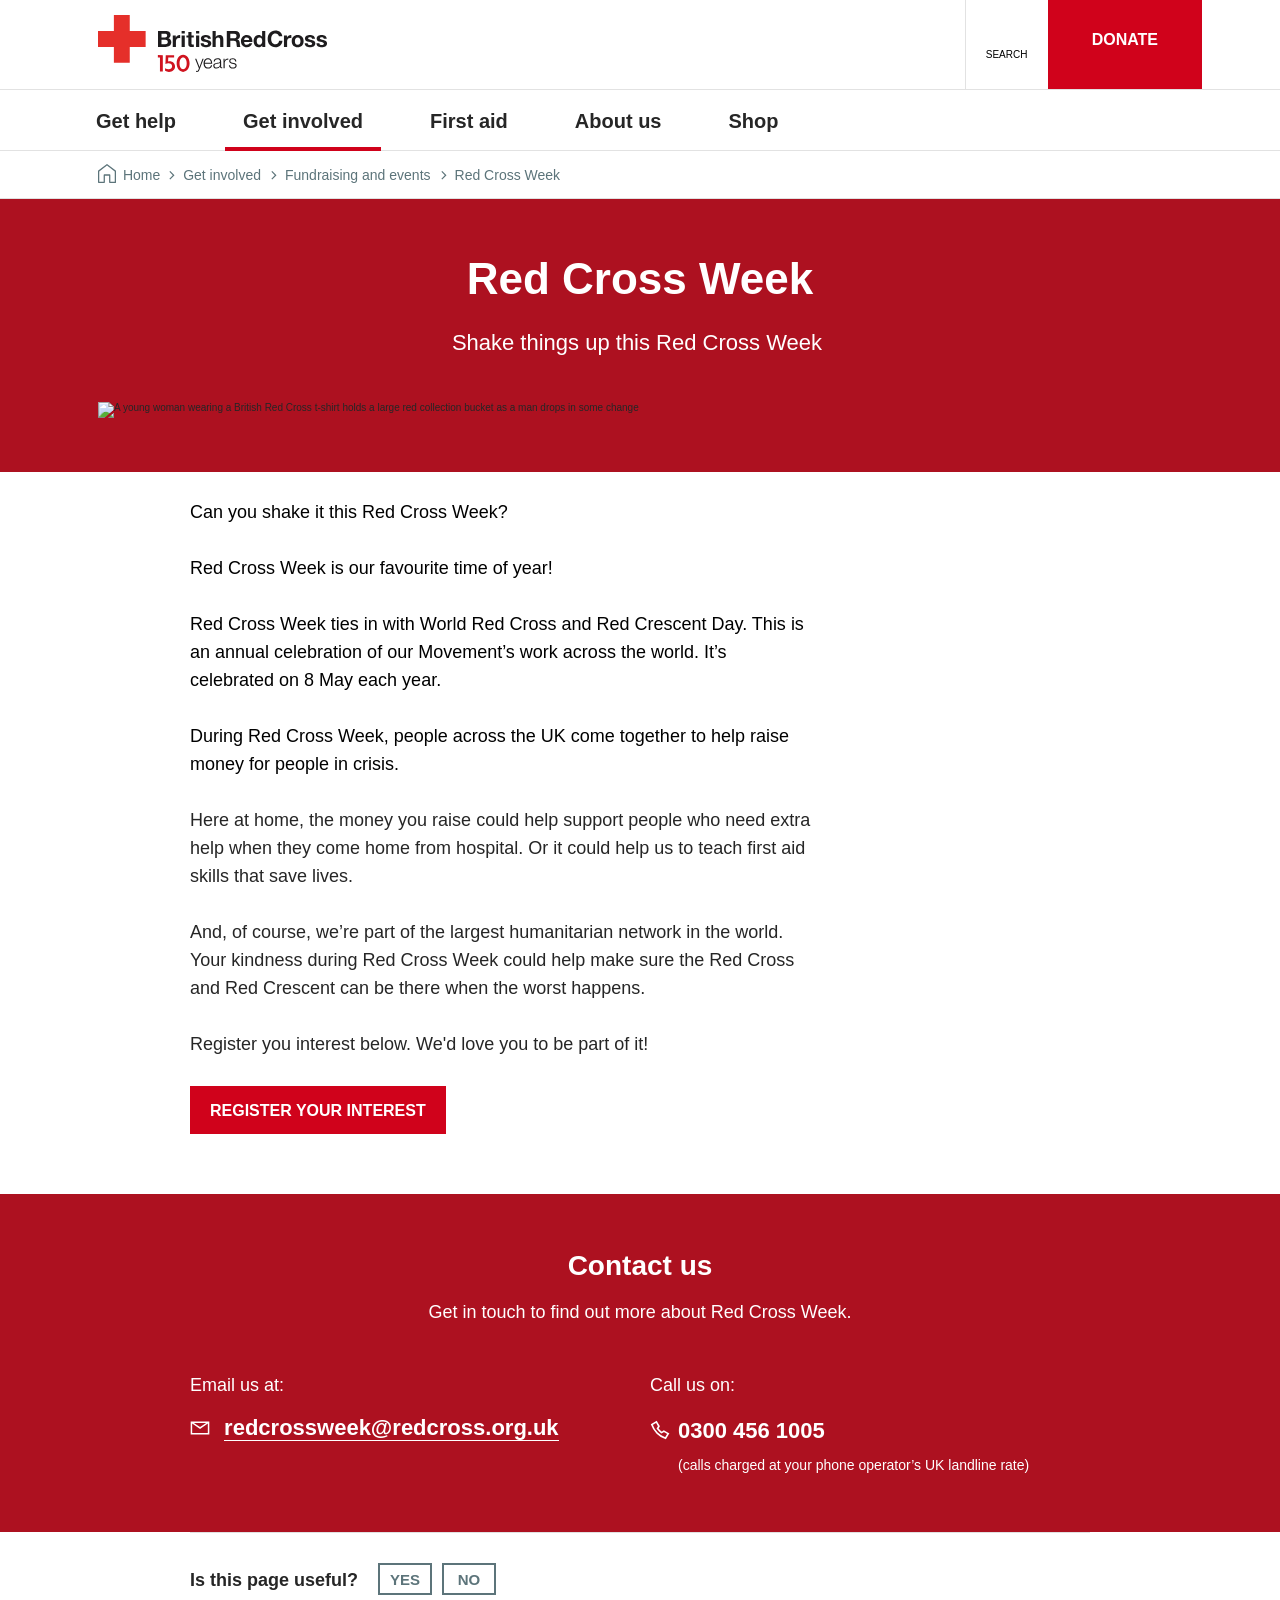
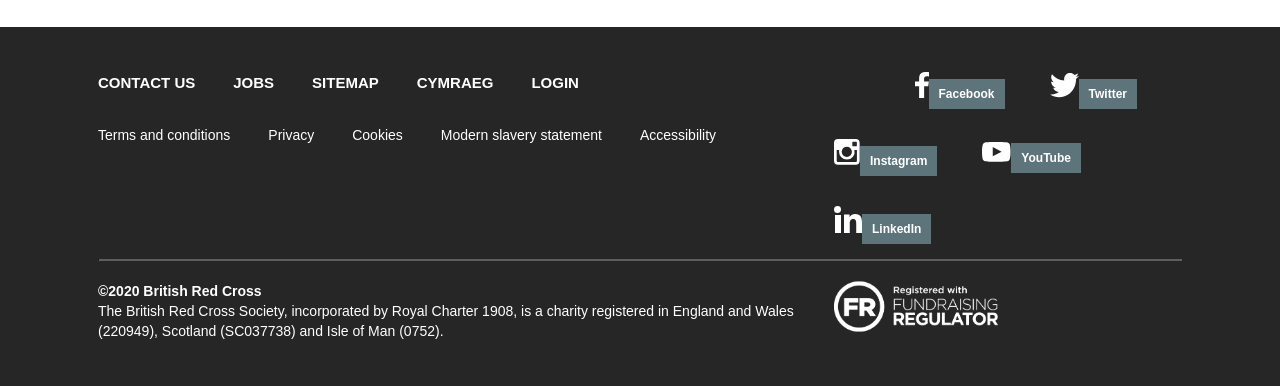
==== index.html @ e5831271 "forms links" ====
<!DOCTYPE html>
<!-- saved from url=(0078)https://www.redcross.org.uk/get-involved/fundraising-and-events/red-cross-week -->
<html class="grunticon desktop-wide desktop" lang="en"><link rel="stylesheet" href="./index_files/icons.data.svg.css" media="all"><script type="text/javascript" async="" src="./index_files/analytics.js"></script><script type="text/javascript" async="" src="./index_files/js"></script><script type="text/javascript" defer="" async="" src="./index_files/tv2track.js"></script><script type="text/javascript" async="" src="./index_files/f.txt"></script><script type="text/javascript" async="" src="./index_files/hotjar-66355.js"></script><script type="text/javascript" async="" src="./index_files/analytics.js"></script><script async="" src="./index_files/gtm.js"></script><script type="text/javascript">(function(){EventTarget.prototype.ol_originalAddEventListener=EventTarget.prototype.addEventListener,EventTarget.prototype.addEventListener=function(t,e){var n=this,r=arguments.length>2&&void 0!==arguments[2]&&arguments[2];this.ol_originalAddEventListener(t,e,r),"click"===t&&setTimeout((function(){!window.OL_NOT_LOGIN_PAGE&&n.setAttribute&&n.setAttribute("data-ol-has-click-handler","")}),0)}})("")</script><!--<![endif]--><head><meta http-equiv="Content-Type" content="text/html; charset=UTF-8">
    <script type="text/javascript">document.documentElement.className = document.documentElement.className.replace('no-js', '');</script>
    
    <meta http-equiv="X-UA-Compatible" content="IE=Edge">

    
<title>Red Cross Week | British Red Cross </title>
<meta name="keywords" content="red cross week, fundraising, red cross, charity events, events">
<meta name="description" content="Play your part in our future. Red Cross Week is the British Red Cross’ biggest fundraising campaign.">


<link rel="canonical" href="https://www.redcross.org.uk/get-involved/fundraising-and-events/red-cross-week">

<meta name="twitter:card" content="summary">
<meta name="twitter:site" content="@global_twitter_handle">
<meta name="twitter:title" content="Red Cross Week | British Red Cross ">
<meta name="twitter:description" content="Play your part in our future. Red Cross Week is the British Red Cross’ biggest fundraising campaign.">
<meta name="twitter:image" content="http://www.redcross.org.uk/-/media/feature/projectred/homepageherodesktop/red-cross-week-2019-bucket-shake.jpg">
<meta name="twitter:image:alt" content="A collage of people standing in Red Cross t-shirts holding buckets for donations during Red Cross Week">
<meta property="fb:app_id" content="fb_test_app">
<meta property="og:locale" content="en_GB">
<meta property="og:title" content="Red Cross Week | British Red Cross ">
<meta property="og:description" content="Play your part in our future. Red Cross Week is the British Red Cross’ biggest fundraising campaign.">
<meta property="og:type" content="website">
<meta property="og:url" content="https://www.redcross.org.uk/get-involved/fundraising-and-events/red-cross-week">
    <meta property="og:image" content="http://www.redcross.org.uk/-/media/feature/projectred/homepageherodesktop/red-cross-week-2019-bucket-shake.jpg">
        <meta property="og:height" content="1080">
        <meta property="og:width" content="1920">
<meta property="og:site_name" content="BRC Site name">


    <style>@charset "UTF-8";*,:after,:before{box-sizing:border-box}html{font-size:.625em;overflow-y:scroll;-webkit-text-size-adjust:100%;-ms-text-size-adjust:100%;text-size-adjust:100%}body{font-size:100%;letter-spacing:0;text-align:left}a,body,div,form,h1,h2,h3,img,input,label,li,p,select,ul{margin:0;padding:0}header,main,nav,picture,section{display:block}img{display:block;max-width:100%}img{border:0}[class~=row]{display:-ms-flexbox;display:flex;-ms-flex-flow:row wrap;flex-flow:row wrap;margin:0 -1rem}@media (min-width:128px) and (max-width:767px){[class~=row]{margin:0 -2rem}}[class*=base]{padding:0 1rem}@media (min-width:128px) and (max-width:767px){[class*=base]{padding:0 2rem}}[class*=row]>[class*=base1]{-ms-flex-preferred-size:8.33333%;flex-basis:8.33333%;max-width:8.33333%}[class*=row]>[class*=base4]{-ms-flex-preferred-size:33.33333%;flex-basis:33.33333%;max-width:33.33333%}[class*=row]>[class*=base6]{-ms-flex-preferred-size:50%;flex-basis:50%;max-width:50%}[class*=row]>[class*=base8]{-ms-flex-preferred-size:66.66667%;flex-basis:66.66667%;max-width:66.66667%}[class*=row]>[class*=base10]{-ms-flex-preferred-size:83.33333%;flex-basis:83.33333%;max-width:83.33333%}[class*=row]>[data-push-left*=off-1]{margin-left:8.33333%}[class*=row]>[data-push-left*=off-2]{margin-left:16.66667%}@media (min-width:128px) and (max-width:767px){[class*=row]>[class*=base]{max-width:100%;-ms-flex-preferred-size:100%;flex-basis:100%}[class*=row]>[class*=ml1]{-ms-flex-preferred-size:8.33333%;flex-basis:8.33333%;max-width:8.33333%}[class*=row]>[class*=ml12]{-ms-flex-preferred-size:100%;flex-basis:100%;max-width:100%}[class*=row]>[data-push-left*=ml-0]{margin-left:0}}@media (min-width:128px) and (max-device-width:480px){[class*=row]>[class*=base]{max-width:100%;-ms-flex-preferred-size:100%;flex-basis:100%}[class*=row]>[class*=mp1]{-ms-flex-preferred-size:8.33333%;flex-basis:8.33333%;max-width:8.33333%}[class*=row]>[class*=mp12]{-ms-flex-preferred-size:100%;flex-basis:100%;max-width:100%}[class*=row]>[data-push-left*=mp-0]{margin-left:0}}[class*=base]:not([class*=base0]){display:block}@media (min-width:1024px) and (max-width:1430px){[class~=row]>:not([class*=dc0]){display:block}[class~=row]:not([class*=dc0]){display:-ms-flexbox;display:flex}}@media (min-width:768px) and (max-width:1023px){[class~=row]>:not([class*=tp0]){display:block}[class~=row]:not([class*=tp0]){display:-ms-flexbox;display:flex}}@media (min-width:128px) and (max-width:767px){[class~=row]>:not([class*=ml0]){display:block}[class~=row]:not([class*=ml0]){display:-ms-flexbox;display:flex}}@media (min-width:128px) and (max-device-width:480px){[class~=row]>:not([class*=mp0]){display:block}[class~=row]:not([class*=mp0]){display:-ms-flexbox;display:flex}}.wrapper{max-width:108.4rem;margin:0 auto}.component:after,.component:before,main:after,main:before{content:"";display:table}.component:after,main:after{clear:both}main{overflow-x:hidden}[class*=sublayout]{padding:6rem 0}[class*=sublayout] .rich-text{padding:0}.sub-layout-5__heading{margin-bottom:2rem}@media (min-width:128px) and (max-width:767px){[class*=sublayout]{padding:4rem 0}[class*=sublayout] .rich-text{padding:0}}@font-face{font-family:HelveticaNeue;font-weight:400;src:local("☺"),url(/assets/fonts/3501E9_1_0.woff2?v16feb5740b2) format("woff2"),url(/assets/fonts/3501E9_1_0.woff?v16feb5740a2) format("woff"),url(/assets/fonts/3501E9_1_0) format("truetype")}@font-face{font-family:HelveticaNeue;font-weight:700;src:local("☺"),url(/assets/fonts/34FB83_0_0.woff2?v16feb5740a2) format("woff2"),url(/assets/fonts/34FB83_0_0.woff?v16feb5740a2) format("woff"),url(/assets/fonts/34FB83_0_0) format("truetype")}@font-face{font-family:Montserrat;font-weight:400;src:local("☺"),url(/assets/fonts/montserrat-light-webfont.woff2?v16feb5740b2) format("woff2"),url(/assets/fonts/montserrat-light-webfont.woff?v16feb5740b2) format("woff"),url(/assets/fonts/montserrat-light-webfont) format("truetype")}@font-face{font-family:Montserrat;font-weight:600;src:local("☺"),url(/assets/fonts/montserrat-semibold-webfont.woff2?v16feb5740b2) format("woff2"),url(/assets/fonts/montserrat-semibold-webfont.woff?v16feb5740b2) format("woff"),url(/assets/fonts/montserrat-semibold-webfont) format("truetype")}@font-face{font-family:Montserrat;font-weight:700;src:local("☺"),url(/assets/fonts/montserrat-medium-webfont.woff2?v16feb5740b2) format("woff2"),url(/assets/fonts/montserrat-medium-webfont.woff?v16feb5740b2) format("woff"),url(/assets/fonts/montserrat-medium-webfont) format("truetype")}body{color:#262626;font-family:Montserrat,sans-serif;width:100%}body>main{padding:0 2rem}a{text-decoration:none;color:#262626;font-family:Montserrat,sans-serif;font-weight:700;border-bottom:.1rem solid #262626}a.secondary:after{transform:translateY(.2rem);left:-.2rem}h1,h2,h3{color:#262626;font-family:HelveticaNeue,Arial,Verdana,sans-serif;font-weight:700}h1{font-size:4.4rem;line-height:5rem;margin-bottom:2.1rem}h2{font-size:2.8rem;line-height:3.4rem}h2,h3{margin-bottom:1.5rem}h3{font-size:2.4rem;line-height:3rem}p{font-size:1.8rem}p{margin-bottom:1.5rem}p,p.large{line-height:2.8rem}p.large{font-size:2.2rem}ul{color:#262626}ul li{font-size:1.8rem;line-height:2.6rem;margin-bottom:1.2rem}.icon-text{display:none;padding:.4rem 1rem;color:#fff;background-color:#5c747a;font-size:1.2rem}.skip{left:-999rem;position:absolute}a.cta:not(.secondary),button.cta:not(.secondary){position:relative;-webkit-appearance:none;-moz-appearance:none;appearance:none;border:0;color:#fff;padding:1.4rem 2rem 1.2rem;white-space:nowrap;font-family:HelveticaNeue,Arial,Verdana,sans-serif;font-size:1.6rem;font-weight:700;line-height:2.2rem;display:inline-block;text-transform:uppercase;border-radius:0;background-color:#fff;z-index:1}a.cta:not(.secondary):before,button.cta:not(.secondary):before{content:"";position:absolute;top:0;left:0;width:100%;height:100%;border-radius:inherit;z-index:-1;box-shadow:inset 0 0 0 26px #d0021b}a.cta:not(.secondary) span,button.cta:not(.secondary) span{display:inline-block}a.cta:not(.secondary) span:first-child,button.cta:not(.secondary) span:first-child{transform:translateY(2px);margin-right:.7rem}button.cta:not(.secondary) svg{width:8px}button.cta:not(.secondary) svg path{fill:#fff}a.secondary{position:relative;text-transform:none;background:0 0;font-family:Montserrat,sans-serif;font-weight:700;line-height:2.2rem;font-size:1.9rem;color:#40a22a;border:0;padding:0;margin-left:2rem;background-image:linear-gradient(90deg,#40a22a,#40a22a);background-position:0 100%;background-size:0 .2rem;padding-bottom:.2rem;padding-left:.1rem;background-repeat:no-repeat}@media (min-width:128px) and (max-width:767px){body>main{padding:0 2rem}h1{font-size:3rem;line-height:3.6rem;margin-bottom:1.5rem}h2{font-size:2.6rem;line-height:3.2rem}h3{font-size:2rem;line-height:2.8rem;margin-bottom:2rem}p{font-size:1.6rem;line-height:2.4rem;margin-bottom:3rem}p.large{font-size:1.8rem;line-height:2.8rem}ul li{font-size:1.6rem}}.header{padding:0 2rem;border-bottom:1px solid #e2e2e2}.header .logo{padding-top:1.5rem;padding-bottom:1.5rem}.header .logo a{text-decoration:none;border-bottom:0}.header .logo svg{max-width:23rem;width:100%;display:inline-block;max-height:5.7rem}@media (min-width:128px) and (max-width:767px){.header{padding:0 2rem}.header .row{-ms-flex-wrap:nowrap;flex-wrap:nowrap}.header .row .logo{padding-top:1.2rem;padding-bottom:0;padding-right:0}.header .row .logo svg{max-width:16.3rem;max-height:4.1rem}.header .row div:last-child{-ms-flex-preferred-size:unset;flex-basis:unset}}.navigation{padding:0 2rem;border-bottom:.1rem solid #e2e2e2}.navigation ul.main{position:relative;margin:0 -2rem -.1rem;list-style-type:none;display:-ms-flexbox;display:flex;z-index:3}.navigation ul.main>li{margin-right:3.1rem;margin-bottom:0}.navigation ul.main>li.back{display:none}.navigation ul.main>li>a{height:100%;border-bottom:.4rem solid transparent;border-top:.4rem solid transparent;display:block;padding:1.2rem 1.8rem;color:#262626;font-family:HelveticaNeue,Arial,Verdana,sans-serif;font-size:2rem;line-height:2.8rem}.navigation ul.main>li.active>a,.navigation ul.main>li.current>a{border-bottom:.4rem solid #d0021b}.navigation ul div.sub{opacity:0;position:absolute;display:-ms-flexbox;display:flex;z-index:1;left:0;width:100%}@media (min-width:768px) and (max-width:1023px){.navigation ul.main{justify-content:space-between;-webkit-box-pack:justify;-ms-flex-pack:justify}.navigation ul.main>li{margin-right:1rem;flex-basis:0;-ms-flex-preferred-size:0;flex-grow:1;-webkit-box-flex:1;-ms-flex-positive:1;text-align:center}.navigation ul.main>li a{font-size:1.7rem;line-height:2.3rem;height:100%}}@media (min-width:128px) and (max-width:767px){.navigation{display:none;border-bottom:0}.navigation ul.main{-ms-flex-direction:column;flex-direction:column;margin:0;padding:0 1rem}.navigation ul.main>li{margin-right:0;border-bottom:.1rem solid #e2e2e2}.navigation ul.main>li>a{background:url(/assets/img/svg/menu-arrow.svg?v16feb5740d1) no-repeat right 1rem top 50%;border-bottom:0}.navigation ul.main>li.active a,.navigation ul.main>li.current a,.navigation ul.main>li:last-child{border-bottom:0}.navigation ul div.sub{position:static;display:none;opacity:1;margin-top:0}}.navigation-search{background-color:#f6f6f6;border-bottom:1px solid #e2e2e2;visibility:hidden;height:0;overflow:hidden}@media (min-width:128px) and (max-width:767px){.navigation-search{background-color:#fff}}.navigation-buttons{display:-ms-flexbox;display:flex;height:100%;float:right;margin-right:-2rem}.navigation-buttons button{background:0 0;border:0;padding:0 2rem;border-left:.1rem solid #e2e2e2;font-size:1rem;line-height:1.75rem;position:relative;text-transform:uppercase}.navigation-buttons button .navigation-buttons-icon{display:block;height:2rem;width:4.2rem;background:url(/assets/img/svg/search.svg?v16feb5740d1) no-repeat 50%}.navigation-buttons button.menu{display:none}.navigation-buttons button.menu .navigation-buttons-icon{background:url(/assets/img/svg/menu.svg?v16feb5740d1) no-repeat 50%}.navigation-buttons a{background-color:#d0021b;color:#fff;font-family:HelveticaNeue,Arial,Verdana,sans-serif;font-size:1.6rem;line-height:2.8rem;padding:2.6rem 4.4rem;border-bottom:0}@media (min-width:128px) and (max-width:767px){.navigation-buttons button{padding:0 .85rem}.navigation-buttons button.menu{display:block}.navigation-buttons button.search{display:none}.navigation-buttons a{font-size:1rem;line-height:2rem;padding:2rem .9rem}}.footer hr{margin:0 0 2rem;border-color:#5e5e5e;border-top:.1rem solid #5e5e5e}.footer hr.mobile{display:none;margin:0}@media (min-width:128px) and (max-width:767px){.footer hr.mobile{display:block}}.breadcrumb{margin:0 -2rem;padding:.5rem 2rem;border-bottom:1px solid #e0e0e0}.breadcrumb .icon-chevron{margin:0 .8rem 0 .5rem}.breadcrumb .icon-chevron svg{width:6px;transform:translateY(3px)}.breadcrumb .icon-chevron svg path{fill:#5c747a}.breadcrumb .breadcrumb-home{position:relative}.breadcrumb .breadcrumb-home .icon-home{margin-right:.3rem}.breadcrumb .breadcrumb-home .icon-home svg{transform:translateY(3px)}.breadcrumb .breadcrumb-home .icon-text{font-size:1.4rem;background:0 0;color:#5c747a;padding:0}.breadcrumb p{font-size:1.4rem;margin-bottom:0;padding:.5rem 0;display:none}.breadcrumb p a{font-weight:400;color:#5c747a;border-bottom:0}.breadcrumb p .icon-chevron{margin:0 .5rem 0 0}.breadcrumb p .icon-chevron svg{transform:translateY(3px) rotate(180deg)}.breadcrumb ol{padding:0;margin:0;list-style:none;display:-ms-flexbox;display:flex;-ms-flex-wrap:wrap;flex-wrap:wrap}.breadcrumb ol li{display:inline;margin-bottom:0;padding:.5rem 0}.breadcrumb ol li a{font-size:1.4rem;border-bottom:0;font-weight:400;color:#5c747a}.breadcrumb.breadcrumb--bottom{margin:0;padding:.5rem 0;border-top:1px solid #e0e0e0;border-bottom:0}@media (min-width:128px) and (max-width:767px){.breadcrumb p{display:block}.breadcrumb ol{display:none}.breadcrumb.breadcrumb--bottom ol{display:block}}.content-page-hero{margin:0 -2rem;padding:5.5rem 2rem 10rem;text-align:center;background-color:#f6f6f6}.content-page-hero.light{background-color:#fff}.content-page-hero+.case-study,.content-page-hero+.event-details,.content-page-hero+.image,.content-page-hero+.news-details,.content-page-hero+.related-links,.content-page-hero+.teaching-resources-details,.content-page-hero+.videoplayer{margin-top:-9rem}.content-page-hero+.related-links{background:0 0;padding-top:0}.content-page-hero+.related-links .related-links-title{display:none}.content-page-hero+.case-study{background:0 0;padding-top:0}.content-page-hero+.case-study .case-study-intro{display:none}.content-page-hero+.news-details{padding-top:0}.content-page-hero+.news-details .wrapper{padding-top:6rem;background-color:#fff}.content-page-hero.content-page-hero--simple{padding:5rem 2rem 2rem}.content-page-hero.content-page-hero--simple h1.small{margin-bottom:0}.content-page-hero.content-page-hero--simple+.case-study,.content-page-hero.content-page-hero--simple+.event-details,.content-page-hero.content-page-hero--simple+.image,.content-page-hero.content-page-hero--simple+.news-details,.content-page-hero.content-page-hero--simple+.related-links,.content-page-hero.content-page-hero--simple+.teaching-resources-details,.content-page-hero.content-page-hero--simple+.videoplayer{margin-top:6rem}.content-page-hero h1.small{margin-bottom:1.5rem}.section-1 .content-page-hero:not(.light):not(.dark) h1,.section-1 .content-page-hero:not(.light):not(.dark) p,.section-2 .content-page-hero:not(.light):not(.dark) h1,.section-2 .content-page-hero:not(.light):not(.dark) p,.section-3 .content-page-hero:not(.light):not(.dark) h1,.section-3 .content-page-hero:not(.light):not(.dark) p,.section-4 .content-page-hero:not(.light):not(.dark) h1,.section-4 .content-page-hero:not(.light):not(.dark) p,.section-5 .content-page-hero:not(.light):not(.dark) h1,.section-5 .content-page-hero:not(.light):not(.dark) p{color:#fff}.section-1 .content-page-hero:not(.light):not(.dark){background-color:#193351}.section-2 .content-page-hero:not(.light):not(.dark){background-color:#ad1120}.section-3 .content-page-hero:not(.light):not(.dark){background-color:#05853a}.section-4 .content-page-hero:not(.light):not(.dark){background-color:#2b7586}.section-5 .content-page-hero:not(.light):not(.dark){background-color:#5c747a}.section-1 .content-page-hero.dark,.section-2 .content-page-hero.dark,.section-3 .content-page-hero.dark,.section-4 .content-page-hero.dark,.section-5 .content-page-hero.dark{background-color:#f6f6f6;padding:5rem 2rem 10rem}.section-1 .content-page-hero.dark h1,.section-1 .content-page-hero.dark p,.section-2 .content-page-hero.dark h1,.section-2 .content-page-hero.dark p,.section-3 .content-page-hero.dark h1,.section-3 .content-page-hero.dark p,.section-4 .content-page-hero.dark h1,.section-4 .content-page-hero.dark p,.section-5 .content-page-hero.dark h1,.section-5 .content-page-hero.dark p{color:#262626}.section-1 .content-page-hero.dark.content-page-hero--simple,.section-2 .content-page-hero.dark.content-page-hero--simple,.section-3 .content-page-hero.dark.content-page-hero--simple,.section-4 .content-page-hero.dark.content-page-hero--simple,.section-5 .content-page-hero.dark.content-page-hero--simple{padding:5rem 2rem 2rem}@media (min-width:128px) and (max-width:767px){.content-page-hero{padding:3.5rem 2rem 5rem}.content-page-hero+.case-study,.content-page-hero+.event-details,.content-page-hero+.image,.content-page-hero+.news-details,.content-page-hero+.related-links,.content-page-hero+.teaching-resources-details,.content-page-hero+.videoplayer{margin-top:-6rem}.content-page-hero+.case-study,.content-page-hero+.case-study.dark{padding-top:0}.content-page-hero.content-page-hero--simple{padding:4rem 2rem}.content-page-hero.content-page-hero--simple+.case-study,.content-page-hero.content-page-hero--simple+.event-details,.content-page-hero.content-page-hero--simple+.image,.content-page-hero.content-page-hero--simple+.news-details,.content-page-hero.content-page-hero--simple+.related-links,.content-page-hero.content-page-hero--simple+.teaching-resources-details,.content-page-hero.content-page-hero--simple+.videoplayer{margin-top:4rem}.content-page-hero+.image,.content-page-hero+.videoplayer{padding:0;margin-left:-2rem;margin-right:-2rem;overflow-x:hidden}.content-page-hero h1.small{margin-bottom:.5rem}.content-page-hero p.hero-title{margin-bottom:1.5rem}}.landing-page-hero{margin:0 -2rem;padding:0 2rem}.landing-page-hero h1{color:#fff}.landing-page-hero h1.small{margin-bottom:2.5rem}.landing-page-hero p{color:#fff}.landing-page-hero p.hero-title{font-size:6rem;line-height:7rem;margin-bottom:2rem}.landing-page-hero .landing-page-hero-text{padding:7.5rem 0 0 2rem}.landing-page-hero .landing-page-hero-image{position:relative}.landing-page-hero .landing-page-hero-caption{font-size:1.4rem;position:absolute;bottom:0;right:0;margin:0;padding:.5rem 1rem;background-color:#262626;line-height:2.2rem;color:#fff}.section-1 .landing-page-hero{background-color:#193351}.section-2 .landing-page-hero{background-color:#ad1120}.section-3 .landing-page-hero{background-color:#05853a}.section-4 .landing-page-hero{background-color:#2b7586}.section-5 .landing-page-hero{background-color:#5c747a}@media (min-width:768px) and (max-width:1023px){.landing-page-hero p.hero-title{font-size:4.4rem;line-height:5rem}.landing-page-hero .landing-page-hero-image-container{display:none}.landing-page-hero .landing-page-hero-text{padding:7rem 0 5rem}}@media (min-width:128px) and (max-width:767px){.landing-page-hero h1.small{margin-bottom:.5rem}.landing-page-hero p.hero-title{font-size:3rem;line-height:3.6rem;margin-bottom:1.5rem}.landing-page-hero .landing-page-hero-image-container{display:none}.landing-page-hero .landing-page-hero-text{padding:3.5rem 0 2rem}}.homepage-hero-yt{margin:0 -2rem}.homepage-hero-yt .homepage-hero-container{position:relative;height:calc(100vh - 14.2rem);width:100%;overflow:hidden;background-size:cover}.homepage-hero-yt .homepage-hero-video-container{background-repeat:no-repeat;background-position:50%;background-size:cover;width:100%;height:100%}.homepage-hero-yt .homepage-hero-video{width:100%;height:100%;overflow:hidden;top:0;left:0;right:0;bottom:0;position:absolute;z-index:0;opacity:0}.homepage-hero-yt .homepage-hero-video .homepage-hero-video-inner{height:100%;width:100%;position:relative}.homepage-hero-yt .homepage-hero-image{display:none}.homepage-hero-yt .homepage-hero-position{display:-ms-flexbox;display:flex;width:100%;height:100%;max-width:1600px;margin:0 auto;top:0;left:0;position:absolute}.homepage-hero-yt .homepage-hero-text{-ms-flex-item-align:center;align-self:center;padding:6rem;min-width:510px;max-width:40%;background-color:#d0021b;color:#fff;z-index:0}.homepage-hero-yt .homepage-hero-text h1,.homepage-hero-yt .homepage-hero-text p{color:#fff}.homepage-hero-yt .homepage-hero-text a.cta{color:#d0021b;background-color:#d0021b}.homepage-hero-yt .homepage-hero-text a.cta:before{box-shadow:inset 0 0 0 26px #fff}.homepage-hero-yt .homepage-hero-controls{position:absolute;bottom:30px;right:30px;background:url(/assets/img/svg/pause.svg?v16feb5740d1) 50%;background-size:100%;width:50px;height:50px;text-indent:-400px;overflow:hidden;border:0;z-index:20}.homepage-hero-yt .homepage-hero-controls.homepage-hero-controls--paused{background:url(/assets/img/svg/play.svg?v16feb5740d1) 50%;background-size:100%}.homepage-hero-yt .homepage-hero-controls.homepage-hero-controls--tablet{display:none}@media (min-width:1024px) and (max-width:1430px){.homepage-hero-yt .homepage-hero-text{padding:6rem}}@media (min-width:768px) and (max-width:1023px){.homepage-hero-yt .homepage-hero-container{width:auto;height:auto}.homepage-hero-yt .homepage-hero-position{position:static}.homepage-hero-yt .homepage-hero-video-container{position:relative;height:448px}.homepage-hero-yt .homepage-hero-text{max-width:100%;min-width:100%;width:100%;padding:6rem 20rem 6rem 8rem}}@media (min-width:1024px) and (max-device-width:1430px) and (orientation:landscape){.homepage-hero-yt .homepage-hero-controls.homepage-hero-controls--desktop{display:none}}@media (min-width:768px) and (max-device-width:1023px) and (orientation:portrait){.homepage-hero-yt .homepage-hero-container{width:auto;height:auto}.homepage-hero-yt .homepage-hero-position{position:static}.homepage-hero-yt .homepage-hero-video-container{position:relative;height:448px}.homepage-hero-yt .homepage-hero-text{max-width:100%;min-width:100%;width:100%;padding:6rem 20rem 6rem 8rem}.homepage-hero-yt .homepage-hero-controls.homepage-hero-controls--desktop{display:none}}@media (min-width:128px) and (max-width:767px){.homepage-hero-yt .homepage-hero-container{width:auto;height:auto}.homepage-hero-yt .homepage-hero-position{position:static}.homepage-hero-yt .homepage-hero-video{position:relative;width:auto;height:auto;top:0;transform:translateY(0);opacity:1}.homepage-hero-yt .homepage-hero-video .homepage-hero-video-inner{position:static;padding:0}.homepage-hero-yt .homepage-hero-image{display:block}.homepage-hero-yt .homepage-hero-text{max-width:100%;min-width:100%;width:100%;padding:3rem 2rem 4rem;text-align:center}.homepage-hero-yt .homepage-hero-controls{display:none}}.feedback .feedback-link.feedback-link--selected{border-color:#d0021b;background:#d0021b;color:#fff}.wffm-form .form-group.has-error select{border:.2rem solid #d0021b}.ui-datepicker .ui-datepicker-title select{font-size:1.4rem;margin:.1rem 0;line-height:1.15;padding:.1rem 2rem .1rem 1rem;border:.1rem solid #05853a;color:#262626;font-family:HelveticaNeue,Arial,Verdana,sans-serif;font-weight:700}.ui-datepicker select.ui-datepicker-month-year{width:100%}.ui-datepicker select.ui-datepicker-month,.ui-datepicker select.ui-datepicker-year{width:49%}.event-ticket-form .event-ticket-form-ticket select{max-width:10rem}.location-search{background-color:#f6f6f6;margin:0 -2rem;padding:3rem 1rem 4rem;text-align:center}.location-search h2{margin-top:.5rem}.location-search label{position:absolute;height:1px;width:1px;overflow:hidden;clip:rect(1px,1px,1px,1px)}.location-search .location-search-wrapper{display:-ms-flexbox;display:flex;margin:0 auto}.location-search .location-search-wrapper .location-search-button{padding-right:0}.location-search .location-search-wrapper .location-search-fields{display:table;width:calc(100% - 118px)}.location-search .location-search-wrapper .location-search-fields>div{display:table-cell;padding-right:2rem;width:33.33%}.location-search .location-search-wrapper .location-search-fields.location-search-fields-1{width:calc(65% - 118px);margin-left:17%}.location-search .location-search-wrapper .location-search-fields.location-search-fields-2{width:calc(85% - 118px);margin-left:7.5%}.location-search .location-search-wrapper .location-search-fields .location-input{position:relative}.location-search .location-search-wrapper .location-search-fields .location-input input :-webkit-autofill{display:none}.location-search .location-search-wrapper .location-search-fields .location-input .drop-down{display:none;position:absolute;width:calc(100% - 2rem);background:#fff;border:.1rem solid #e2e2e2;text-align:left;z-index:2}.location-search .location-search-wrapper .location-search-fields .location-input .error{display:none;font-size:1.4rem;margin:.3rem 0 0;text-align:left;color:#d0021b}.location-search .location-search-wrapper .location-search-fields .location-input.error .error{display:block}.location-search .location-search-wrapper .location-search-fields .location-input.error-empty input[type=text]{border-color:#d0021b}.location-search .location-search-wrapper .location-search-fields .location-input.error-empty .location-error{display:block}.location-search .location-search-wrapper .location-search-fields .location-input .location-error{margin-top:1rem;color:#d0021b;display:none;font-size:1.4rem;font-weight:700;line-height:2rem;padding-left:3rem;position:relative;text-align:left}.location-search .location-search-wrapper .location-search-fields .location-input .location-error span{display:inline-block}.location-search .location-search-wrapper .location-search-fields .location-input .location-error:before{content:"";left:0;top:0;background:url("data:image/svg+xml;charset=utf8,%3Csvg width='18' height='18' viewBox='0 0 18 18' xmlns='http://www.w3.org/2000/svg' focusable='false'%3E%3Ctitle%3EWarning icon%3C/title%3E%3Cpath d='M15.352 2.636l.048.048a8.97 8.97 0 0 1-.048 12.68 8.988 8.988 0 0 1-12.718 0 9.005 9.005 0 0 1 0-12.728 8.988 8.988 0 0 1 12.718 0zM8.056 4v2.506l.434 3.85h1.498l.434-3.85V4H8.056zm2.002 7.784c-.224-.224-.513-.336-.868-.336s-.642.112-.861.336c-.22.224-.329.513-.329.868s.112.646.336.875c.224.229.509.343.854.343.355 0 .644-.114.868-.343.224-.229.336-.52.336-.875s-.112-.644-.336-.868z' fill='%23D0021B' fill-rule='evenodd'/%3E%3C/svg%3E") no-repeat 0 0;width:1.8rem;height:1.8rem;position:absolute}.location-search .location-search-wrapper .location-search-fields .location-input.open .drop-down{display:block}.location-search .location-search-summary{display:none}.location-search.dark{padding:3rem 1rem 4rem}@media (min-width:128px) and (max-width:767px){.location-search{margin:0 -2rem;padding:2rem 2rem 3rem}.location-search .location-search-wrapper{display:block}.location-search .location-search-wrapper .location-search-fields{display:block;overflow-y:hidden;max-height:330px;width:100%}.location-search .location-search-wrapper .location-search-fields div{display:block;width:100%;padding-right:0;margin-bottom:1rem}.location-search .location-search-wrapper .location-search-fields.location-search-fields-1,.location-search .location-search-wrapper .location-search-fields.location-search-fields-2{width:100%;margin-left:0}.location-search .location-search-wrapper .location-search-fields.location-search-fields--overflow{overflow-y:visible}.location-search .location-search-wrapper .location-search-fields .location-input .drop-down{width:100%}.location-search .location-search-summary{font-size:1.3rem;display:block;text-align:left;padding-top:1.5rem;margin-bottom:0}.location-search.dark{padding:2rem 2rem 3rem}}@media (min-width:128px) and (max-width:767px){.wheelchair-basket select{padding:.9rem 2rem .9rem 1rem;background-position:right 1rem top 50%}}.wheelchair-list__select{width:auto}@media (min-width:128px) and (max-width:767px){.wheelchair-list__select{width:100%}}.lightbox{display:none}.lightbox__table{width:100%;height:100%;padding:10rem 0 0;overflow-y:auto;overflow-x:hidden;display:table}.lightbox__table-cell{display:table-cell;vertical-align:middle}.lightbox__background{position:relative;background:#fff}.lightbox__close{position:absolute;right:1rem;top:-5rem;padding:1rem;border:0}.lightbox__close-text{position:absolute;overflow:hidden;clip:rect(0 0 0 0);height:1px;width:1px;margin:-1px;padding:0;border:0}@media (min-width:128px) and (max-width:767px){.lightbox__table{display:block;padding:0 2rem}.lightbox__close{right:1rem;top:1rem}}.language-selection{background:#f6f6f6}.language-selection__inner{display:-ms-flexbox;display:flex}.language-selection__modal-trigger{background:0 0;border:0;padding:1.4rem 2rem;margin:0;display:none;-ms-flex-pack:center;justify-content:center;-ms-flex-align:center;align-items:center}@media (max-width:1023px){.language-selection__modal-trigger{display:-ms-flexbox;display:flex}}.language-selection__modal-trigger-icon{background:url(/assets/img/svg/chevron.svg?v16feb5740c2) no-repeat 50%;display:block;height:1.6rem;width:1rem}.language-selection__modal-trigger-text{font-weight:700;font-size:1.4rem;margin-left:.85rem}.language-selection__form{padding:.8rem 0}@media (max-width:1023px){.language-selection__form{display:none;-ms-flex-align:center;align-items:center;-ms-flex-pack:center;justify-content:center;width:100%;position:fixed;height:100%;z-index:4;padding:2rem;background:rgba(38,38,38,.8);-ms-flex-direction:column;flex-direction:column}.language-selection__form--show{display:-ms-flexbox;display:flex}}.language-selection__form-inner{display:-ms-flexbox;display:flex;width:100%;-ms-flex-align:center;align-items:center;position:relative}@media (max-width:1023px){.language-selection__form-inner{-ms-flex-direction:column;flex-direction:column;background:#fff;padding:2rem;margin:0 2rem;border-radius:3px;width:auto}}.language-selection__modal-close{position:absolute;top:-4.4rem;right:0;z-index:1;background:0 0;border:0;margin:0 0 0 auto;padding:1.4rem 2rem;display:-ms-flexbox;display:flex}.language-selection__modal-close-icon{background:url(/assets/img/svg/close-alt.svg?v16feb5740c2) no-repeat 50%;display:block;height:1.5rem;width:1.5rem}.language-selection__modal-close-text{position:absolute;overflow:hidden;clip:rect(0 0 0 0);height:1px;width:1px;margin:-1px;padding:0;border:0}.language-selection__label{font-size:1.6rem;margin:0;font-weight:400;-ms-flex:1 0 auto;flex:1 0 auto}@media (max-width:1023px){.language-selection__label{margin:0 0 2rem}}.language-selection__select{width:20rem;margin:0 2rem}@media (max-width:1023px){.language-selection__select{margin:0 0 2rem}}.language-selection__save{-webkit-appearance:none;-moz-appearance:none;appearance:none;white-space:nowrap;font-family:HelveticaNeue,Arial,Verdana,sans-serif;font-size:1.6rem;font-weight:700;line-height:2.2rem;display:inline-block;text-transform:uppercase;border-radius:0;position:relative;background:#2b7586;color:#fff;border:2px solid #2b7586;z-index:4;padding:1.2rem 2.3rem 1rem 3.8rem;background:#2b7586 url("data:image/svg+xml;charset=utf8,%3Csvg width='8' fill='%23ffffff' height='12' viewBox='0 0 10 15' xmlns='http://www.w3.org/2000/svg' focusable='false'%3E%3Ctitle%3EChevron icon%3C/title%3E%3Cpath d='M8.435 7.778l-6.364 6.364-1.414-1.414L6.314 7.07.657 1.414 2.07 0l7.071 7.071-.707.707z'/%3E%3C/svg%3E") no-repeat 2.2rem 50%;max-width:20rem}@media (max-width:1023px){.language-selection__save{margin:0 0 1rem;width:100%}}.language-selection__save-dont{-webkit-appearance:none;-moz-appearance:none;appearance:none;white-space:nowrap;font-family:HelveticaNeue,Arial,Verdana,sans-serif;font-size:1.6rem;font-weight:700;line-height:2.2rem;display:inline-block;text-transform:none;border-radius:0;position:relative;border:0;z-index:1;padding:1.2rem 2.3rem 1rem 3.8rem;background:transparent url("data:image/svg+xml;charset=utf8,%3Csvg width='8' fill='%23262626' height='12' viewBox='0 0 10 15' xmlns='http://www.w3.org/2000/svg' focusable='false'%3E%3Ctitle%3EChevron icon%3C/title%3E%3Cpath d='M8.435 7.778l-6.364 6.364-1.414-1.414L6.314 7.07.657 1.414 2.07 0l7.071 7.071-.707.707z'/%3E%3C/svg%3E") no-repeat 2.2rem 50%}@media (max-width:1023px){.language-selection__save-dont{max-width:26.6rem;white-space:normal}}.language-selection__close{background:0 0;border:0;margin:0 0 0 auto;padding:1.4rem 2rem;display:-ms-flexbox;display:flex}.language-selection__close-icon{background:url(/assets/img/svg/close.svg?v16feb5740c2) no-repeat 50%;display:block;height:1.5rem;width:1.5rem}.language-selection__close-text{display:inline;font-size:1.4rem;margin:0 0 0 .85rem}@media (max-width:1023px){.language-selection__close-text{display:none}}.language-footer__select{max-width:20rem}@media (min-width:128px) and (max-width:767px){.language-footer__select{width:100%;max-width:none}}input[type=text]{width:100%;font-size:1.6rem;line-height:2.8rem;font-weight:400;padding:.9rem 2rem;border:1px solid #5c747a;height:4.8rem}select{border:1px solid #5c747a;border-radius:0;width:100%;font-size:1.6rem;line-height:2.8rem;font-weight:400;padding:.9rem 4rem .9rem 2rem;-moz-appearance:none;appearance:none;-webkit-appearance:none;background:url("data:image/svg+xml;charset=utf8,%3Csvg width='14' height='9' viewBox='0 0 14 9' xmlns='http://www.w3.org/2000/svg' focusable='false'%3E%3Ctitle%3EDown arrow icon%3C/title%3E%3Cpath d='M6.293 8.364L-.071 2 1.343.586 7 6.243 12.657.586 14.07 2 7 9.071l-.707-.707z' fill='%23262626' fill-rule='evenodd'/%3E%3C/svg%3E") no-repeat right 2rem top 50% #fff;height:4.8rem}select::-ms-expand{display:none}label{font-size:1.8rem;display:block;margin-bottom:2rem;font-weight:600}@media (min-width:128px) and (max-width:767px){.form select,form [type=submit]{width:100%}}.site-header{width:100%}.site-header:after,.site-header:before{content:"";display:table}.site-header:after{clear:both}.rich-text{font-size:1.8rem;padding:6rem 0}.rich-text p:last-child{margin-bottom:0}.rich-text img{margin:.4rem 0 2.7rem;float:left}@media (min-width:481px) and (max-device-width:767px){.rich-text{margin:4rem 0}}.language-selector{position:relative;top:50%;transform:translateY(-50%);margin-right:0}.language-selector ul{display:-ms-flexbox;display:flex;-ms-flex-wrap:wrap;flex-wrap:wrap;-ms-flex-pack:end;justify-content:flex-end;list-style-type:none}.language-selector ul li{margin-bottom:0;padding:0 5px;border-right:1px solid #5c747a;line-height:1.4rem}.language-selector ul li:last-child{border-right:0;padding-right:0}.language-selector ul li a{font-size:1.4rem;border-bottom:0;font-weight:400;color:#5c747a;text-transform:uppercase}.language-selector ul li a.active{font-weight:700;padding:0 2px}@media (min-width:128px) and (max-width:767px){.language-selector ul{display:none}}.prefooter .breadcrumb--bottom{border-top:0}.prefooter-sponsors .breadcrumb--bottom{border-top:0}[class*=row]>[class*=base]{width: 100%;}</style>


    <meta name="viewport" content="width=device-width, initial-scale=1.0">
    <meta name="theme-color" content="#f3f3f3">

    <link rel="apple-touch-icon" sizes="180x180" href="https://www.redcross.org.uk/assets/img/favicon/apple-touch-icon.png">
    <link rel="icon" type="image/png" sizes="32x32" href="https://www.redcross.org.uk/assets/img/favicon/favicon-32x32.png">
    <link rel="icon" type="image/png" sizes="16x16" href="https://www.redcross.org.uk/assets/img/favicon/favicon-16x16.png">
    <link rel="manifest" href="https://www.redcross.org.uk/manifest.json">
    <meta name="theme-color" content="#ffffff">

    <!-- Compiled MINIFIED Framework and Components CSS with CSS loader -->
    <link rel="stylesheet" href="./index_files/main.css" as="style" onload="this.rel=&#39;stylesheet&#39;">
    <noscript><link rel="stylesheet" href="/assets/css/main.css?v=2.9.0"></noscript>
    <script>
        /*! loadCSS. [c]2017 Filament Group, Inc. MIT License */
        !function (a) { "use strict"; var b = function (b, c, d) { function e(a) { return h.body ? a() : void setTimeout(function () { e(a) }) } function f() { i.addEventListener && i.removeEventListener("load", f), i.media = d || "all" } var g, h = a.document, i = h.createElement("link"); if (c) g = c; else { var j = (h.body || h.getElementsByTagName("head")[0]).childNodes; g = j[j.length - 1] } var k = h.styleSheets; i.rel = "stylesheet", i.href = b, i.media = "only x", e(function () { g.parentNode.insertBefore(i, c ? g : g.nextSibling) }); var l = function (a) { for (var b = i.href, c = k.length; c--;)if (k[c].href === b) return a(); setTimeout(function () { l(a) }) }; return i.addEventListener && i.addEventListener("load", f), i.onloadcssdefined = l, l(f), i }; "undefined" != typeof exports ? exports.loadCSS = b : a.loadCSS = b }("undefined" != typeof global ? global : this);
        /*! loadCSS rel=preload polyfill. [c]2017 Filament Group, Inc. MIT License */
        !function (a) { if (a.loadCSS) { var b = loadCSS.relpreload = {}; if (b.support = function () { try { return a.document.createElement("link").relList.supports("preload") } catch (b) { return !1 } }, b.poly = function () { for (var b = a.document.getElementsByTagName("link"), c = 0; c < b.length; c++) { var d = b[c]; "preload" === d.rel && "style" === d.getAttribute("as") && (a.loadCSS(d.href, d, d.getAttribute("media")), d.rel = null) } }, !b.support()) { b.poly(); var c = a.setInterval(b.poly, 300); a.addEventListener && a.addEventListener("load", function () { b.poly(), a.clearInterval(c) }), a.attachEvent && a.attachEvent("onload", function () { a.clearInterval(c) }) } } }(this);
    </script>

    <link type="text/css" rel="stylesheet" href="./index_files/print.css" media="print">

    <script>
        /*! grunt-grunticon Stylesheet Loader - v2.1.6 | https://github.com/filamentgroup/grunticon | (c) 2015 Scott Jehl, Filament Group, Inc. | MIT license. */
        !function(e){function n(n,t,o,a){"use strict";var c=e.document.createElement("link"),r=t||e.document.getElementsByTagName("script")[0],s=e.document.styleSheets;return c.rel="stylesheet",c.href=n,c.media="only x",a&&(c.onload=a),r.parentNode.insertBefore(c,r),c.onloadcssdefined=function(e){for(var t,o=0;s.length>o;o++)s[o].href&&s[o].href.indexOf(n)>-1&&(t=!0);t?e():setTimeout(function(){c.onloadcssdefined(e)})},c.onloadcssdefined(function(){c.media=o||"all"}),c}function t(e,n){e.onload=function(){e.onload=null,n&&n.call(e)},"isApplicationInstalled"in navigator&&"onloadcssdefined"in e&&e.onloadcssdefined(n)}var o=function(a,c){"use strict";if(a&&3===a.length){var r=e.Image,s=!(!document.createElementNS||!document.createElementNS("http://www.w3.org/2000/svg","svg").createSVGRect||!document.implementation.hasFeature("http://www.w3.org/TR/SVG11/feature#Image","1.1")||e.opera&&-1===navigator.userAgent.indexOf("Chrome")||-1!==navigator.userAgent.indexOf("Series40")),i=new r;i.onerror=function(){o.method="png",o.href=a[2],n(a[2])},i.onload=function(){var e=1===i.width&&1===i.height,r=a[e&&s?0:e?1:2];o.method=e&&s?"svg":e?"datapng":"png",o.href=r,t(n(r),c)},i.src="[data-uri]",document.documentElement.className+=" grunticon"}};o.loadCSS=n,o.onloadCSS=t,e.grunticon=o}(this),function(e,n){"use strict";var t=n.document,o="grunticon:",a=function(e){if(t.attachEvent?"complete"===t.readyState:"loading"!==t.readyState)e();else{var n=!1;t.addEventListener("readystatechange",function(){n||(n=!0,e())},!1)}},c=function(e){return n.document.querySelector('link[href$="'+e+'"]')},r=function(e){var n,t,a,c,r,s,i={};if(!(n=e.sheet))return i;t=n.cssRules?n.cssRules:n.rules;for(var l=0;t.length>l;l++)a=t[l].cssText,c=o+t[l].selectorText,r=a.split(");")[0].match(/US\-ASCII\,([^"']+)/),r&&r[1]&&(s=decodeURIComponent(r[1]),i[c]=s);return i},s=function(e){var n,a,c,r;a="data-grunticon-embed",r=document.querySelectorAll(".rich-text.isEditing ["+a+"]"),console.log(r);for(var s in e){c=s.slice(o.length);try{n=t.querySelectorAll(c+"["+a+"]")}catch(e){continue}if(n.length)for(var i=0;n.length>i;i++){for(var l=!0,d=0;r.length>d;d++)r[d]==n[i]&&(l=!1);l&&(n[i].innerHTML=e[s],n[i].style.backgroundImage="none",n[i].removeAttribute(a))}}return n},i=function(n){"svg"===e.method&&a(function(){s(r(c(e.href))),"function"==typeof n&&n()})};e.embedIcons=s,e.getCSS=c,e.getIcons=r,e.ready=a,e.svgLoadedCallback=i,e.embedSVG=i}(grunticon,this),grunticon(["/assets/css/icons/icons.data.svg.css","../assets/css/icons.data.png.css","/assets/css/icons.fallback.css"],grunticon.svgLoadedCallback);
    </script>

    <!--[if lt IE 9]>
        <script src="/assets/js/vendor/ex/modernizr-3.3.1.js"></script>
        <script src="/assets/js/vendor/ex/respond.min.js"></script>
    <![endif]-->


    
    

    

    <!-- Google Tag Manager -->
<script>
    (function(w, d, s, l, i) {
        w[l] = w[l] || [];
        w[l].push({
            'gtm.start':
                new Date().getTime(),
            event: 'gtm.js'
        });
        var f = d.getElementsByTagName(s)[0],
            j = d.createElement(s),
            dl = l != 'dataLayer' ? '&l=' + l : '';
        j.async = true;
        j.src =
            'https://www.googletagmanager.com/gtm.js?id=' + i + dl;
        f.parentNode.insertBefore(j, f);
    })(window, document, 'script', 'dataLayer', 'GTM-N96SR2');
</script>
<!-- End Google Tag Manager -->

    
    <!-- Header Pagination-->

<!-- End Header Pagination-->


<script type="text/javascript" src="./index_files/jsonp.jsonp"></script><script async="" src="./index_files/modules.ec4d468062bd562b1a1c.js" charset="utf-8"></script><style type="text/css">iframe#_hjRemoteVarsFrame {display: none !important; width: 1px !important; height: 1px !important; opacity: 0 !important; pointer-events: none !important;}</style><script async="" src="./index_files/modules-v56.js"></script><style type="text/css">#bf34aa489070abfd82c95996c565bd241049f03be-container{margin:0;padding:0;overflow:hidden;position:absolute;border:none;background-color:transparent}body.logged-in.admin-bar #bf34aa489070abfd82c95996c565bd241049f03be-container.HB-Bar.hb-bar-top,body.logged-in.admin-bar #bf34aa489070abfd82c95996c565bd241049f03be-container.HB-Slider.hb-top-left,body.logged-in.admin-bar #bf34aa489070abfd82c95996c565bd241049f03be-container.HB-Slider.hb-top-right,body.logged-in.admin-bar #pull-down.hb-bar-top,body.logged-in.admin-bar #pull-down.hb-top-left,body.logged-in.admin-bar #pull-down.hb-top-right{z-index:99998!important;top:32px!important}.hellobar#pull-down.hb-animated{animation-duration:1s;-o-animation-duration:1s;-ms-animation-duration:1s;-moz-animation-duration:1s;-webkit-animation-duration:1s;animation-fill-mode:forwards;-o-animation-fill-mode:forwards;-ms-animation-fill-mode:forwards;-moz-animation-fill-mode:forwards;-webkit-animation-fill-mode:forwards}.hellobar#pull-down{top:-1px;right:10px;padding:3px;z-index:10000002;overflow:hidden;position:absolute;border-radius:0 0 5px 5px;transform:translateY(-40px);-o-transform:translateY(-40px);-ms-transform:translateY(-40px);-moz-transform:translateY(-40px);-webkit-transform:translateY(-40px)}.hellobar#pull-down .hellobar-arrow{cursor:pointer;display:flex;height:11px;opacity:.3;width:11px;filter:flipv;transform:scaleY(-1);-o-transform:scaleY(-1);-ms-transform:scaleY(-1);-moz-transform:scaleY(-1);-webkit-transform:scaleY(-1)}.hellobar#pull-down .hellobar-arrow:hover{opacity:.6}.hellobar#pull-down .hellobar-arrow svg{fill:#fff}.hellobar#pull-down.inverted .hellobar-arrow svg{fill:#3c3e3f}#bf34aa489070abfd82c95996c565bd241049f03be-container.hb-animated{animation-duration:.25s;-o-animation-duration:.25s;-ms-animation-duration:.25s;-moz-animation-duration:.25s;-webkit-animation-duration:.25s;animation-fill-mode:forwards;-o-animation-fill-mode:forwards;-ms-animation-fill-mode:forwards;-moz-animation-fill-mode:forwards;-webkit-animation-fill-mode:forwards}@keyframes hb-bounceInDown{0%,60%,75%,90%,to{transition-timing-function:cubic-bezier(.215,.61,.355,1);-o-transition-timing-function:cubic-bezier(.215,.61,.355,1);-ms-transition-timing-function:cubic-bezier(.215,.61,.355,1);-moz-transition-timing-function:cubic-bezier(.215,.61,.355,1);-webkit-transition-timing-function:cubic-bezier(.215,.61,.355,1)}0%{transform:translate3d(0,-3000px,0);-o-transform:translate3d(0,-3000px,0);-ms-transform:translate3d(0,-3000px,0);-moz-transform:translate3d(0,-3000px,0);-webkit-transform:translate3d(0,-3000px,0)}60%{transform:translateZ(0);-o-transform:translateZ(0);-ms-transform:translateZ(0);-moz-transform:translateZ(0);-webkit-transform:translateZ(0)}75%{transform:translate3d(0,-40px,0);-o-transform:translate3d(0,-40px,0);-ms-transform:translate3d(0,-40px,0);-moz-transform:translate3d(0,-40px,0);-webkit-transform:translate3d(0,-40px,0)}90%{transform:translateZ(0);-o-transform:translateZ(0);-ms-transform:translateZ(0);-moz-transform:translateZ(0);-webkit-transform:translateZ(0)}to{transform:none;-o-transform:none;-ms-transform:none;-moz-transform:none;-webkit-transform:none}}@-moz-keyframes hb-bounceInDown{0%,60%,75%,90%,to{-moz-transition-timing-function:cubic-bezier(.215,.61,.355,1)}0%{-moz-transform:translate3d(0,-3000px,0)}60%{-moz-transform:translateZ(0)}75%{-moz-transform:translate3d(0,-40px,0)}90%{-moz-transform:translateZ(0)}to{-moz-transform:none}}@-webkit-keyframes hb-bounceInDown{0%,60%,75%,90%,to{-webkit-transition-timing-function:cubic-bezier(.215,.61,.355,1)}0%{-webkit-transform:translate3d(0,-3000px,0)}60%{-webkit-transform:translateZ(0)}75%{-webkit-transform:translate3d(0,-40px,0)}90%{-webkit-transform:translateZ(0)}to{-webkit-transform:none}}@keyframes hb-bounceInUp{0%,60%,75%,90%,to{transition-timing-function:cubic-bezier(.215,.61,.355,1);-o-transition-timing-function:cubic-bezier(.215,.61,.355,1);-ms-transition-timing-function:cubic-bezier(.215,.61,.355,1);-moz-transition-timing-function:cubic-bezier(.215,.61,.355,1);-webkit-transition-timing-function:cubic-bezier(.215,.61,.355,1)}0%{transform:translate3d(0,3000px,0);-o-transform:translate3d(0,3000px,0);-ms-transform:translate3d(0,3000px,0);-moz-transform:translate3d(0,3000px,0);-webkit-transform:translate3d(0,3000px,0)}60%{transform:translateZ(0);-o-transform:translateZ(0);-ms-transform:translateZ(0);-moz-transform:translateZ(0);-webkit-transform:translateZ(0)}75%{transform:translate3d(0,40px,0);-o-transform:translate3d(0,40px,0);-ms-transform:translate3d(0,40px,0);-moz-transform:translate3d(0,40px,0);-webkit-transform:translate3d(0,40px,0)}90%{transform:translateZ(0);-o-transform:translateZ(0);-ms-transform:translateZ(0);-moz-transform:translateZ(0);-webkit-transform:translateZ(0)}to{transform:none;-o-transform:none;-ms-transform:none;-moz-transform:none;-webkit-transform:none}}@-moz-keyframes hb-bounceInUp{0%,60%,75%,90%,to{-moz-transition-timing-function:cubic-bezier(.215,.61,.355,1)}0%{-moz-transform:translate3d(0,3000px,0)}60%{-moz-transform:translateZ(0)}75%{-moz-transform:translate3d(0,40px,0)}90%{-moz-transform:translateZ(0)}to{-moz-transform:none}}@-webkit-keyframes hb-bounceInUp{0%,60%,75%,90%,to{-webkit-transition-timing-function:cubic-bezier(.215,.61,.355,1)}0%{-webkit-transform:translate3d(0,3000px,0)}60%{-webkit-transform:translateZ(0)}75%{-webkit-transform:translate3d(0,40px,0)}90%{-webkit-transform:translateZ(0)}to{-webkit-transform:none}}@keyframes hb-bounceOutUp{0%,to{transition-timing-function:ease-in;-o-transition-timing-function:ease-in;-ms-transition-timing-function:ease-in;-moz-transition-timing-function:ease-in;-webkit-transition-timing-function:ease-in}0%{transform:none;-o-transform:none;-ms-transform:none;-moz-transform:none;-webkit-transform:none}to{transform:translate3d(0,-500px,0);-o-transform:translate3d(0,-500px,0);-ms-transform:translate3d(0,-500px,0);-moz-transform:translate3d(0,-500px,0);-webkit-transform:translate3d(0,-500px,0)}}@-moz-keyframes hb-bounceOutUp{0%,to{-moz-transition-timing-function:ease-in}0%{-moz-transform:none}to{-moz-transform:translate3d(0,-500px,0)}}@-webkit-keyframes hb-bounceOutUp{0%,to{-webkit-transition-timing-function:ease-in}0%{-webkit-transform:none}to{-webkit-transform:translate3d(0,-500px,0)}}@keyframes hb-bounceOutDown{0%,to{transition-timing-function:ease-in;-o-transition-timing-function:ease-in;-ms-transition-timing-function:ease-in;-moz-transition-timing-function:ease-in;-webkit-transition-timing-function:ease-in}0%{transform:none;-o-transform:none;-ms-transform:none;-moz-transform:none;-webkit-transform:none}to{transform:translate3d(0,500px,0);-o-transform:translate3d(0,500px,0);-ms-transform:translate3d(0,500px,0);-moz-transform:translate3d(0,500px,0);-webkit-transform:translate3d(0,500px,0)}}@-moz-keyframes hb-bounceOutDown{0%,to{-moz-transition-timing-function:ease-in}0%{-moz-transform:none}to{-moz-transform:translate3d(0,500px,0)}}@-webkit-keyframes hb-bounceOutDown{0%,to{-webkit-transition-timing-function:ease-in}0%{-webkit-transform:none}to{-webkit-transform:translate3d(0,500px,0)}}@keyframes hb-bounceInLeft{0%,75%,to{transition-timing-function:cubic-bezier(.65,-.25,.325,1.255);-o-transition-timing-function:cubic-bezier(.65,-.25,.325,1.255);-ms-transition-timing-function:cubic-bezier(.65,-.25,.325,1.255);-moz-transition-timing-function:cubic-bezier(.65,-.25,.325,1.255);-webkit-transition-timing-function:cubic-bezier(.65,-.25,.325,1.255)}0%{transform:translate3d(200%,0,0);-o-transform:translate3d(200%,0,0);-ms-transform:translate3d(200%,0,0);-moz-transform:translate3d(200%,0,0);-webkit-transform:translate3d(200%,0,0)}75%{transform:translate3d(-10%,0,0);-o-transform:translate3d(-10%,0,0);-ms-transform:translate3d(-10%,0,0);-moz-transform:translate3d(-10%,0,0);-webkit-transform:translate3d(-10%,0,0)}to{transform:none;-o-transform:none;-ms-transform:none;-moz-transform:none;-webkit-transform:none}}@-moz-keyframes hb-bounceInLeft{0%,75%,to{-moz-transition-timing-function:cubic-bezier(.65,-.25,.325,1.255)}0%{-moz-transform:translate3d(200%,0,0)}75%{-moz-transform:translate3d(-10%,0,0)}to{-moz-transform:none}}@-webkit-keyframes hb-bounceInLeft{0%,75%,to{-webkit-transition-timing-function:cubic-bezier(.65,-.25,.325,1.255)}0%{-webkit-transform:translate3d(200%,0,0)}75%{-webkit-transform:translate3d(-10%,0,0)}to{-webkit-transform:none}}@keyframes hb-bounceOutRight{0%,25%,to{transition-timing-function:cubic-bezier(.65,-.25,.325,1.255);-o-transition-timing-function:cubic-bezier(.65,-.25,.325,1.255);-ms-transition-timing-function:cubic-bezier(.65,-.25,.325,1.255);-moz-transition-timing-function:cubic-bezier(.65,-.25,.325,1.255);-webkit-transition-timing-function:cubic-bezier(.65,-.25,.325,1.255)}0%{transform:none;-o-transform:none;-ms-transform:none;-moz-transform:none;-webkit-transform:none}25%{transform:translate3d(-10%,0,0);-o-transform:translate3d(-10%,0,0);-ms-transform:translate3d(-10%,0,0);-moz-transform:translate3d(-10%,0,0);-webkit-transform:translate3d(-10%,0,0)}to{transform:translate3d(200%,0,0);-o-transform:translate3d(200%,0,0);-ms-transform:translate3d(200%,0,0);-moz-transform:translate3d(200%,0,0);-webkit-transform:translate3d(200%,0,0)}}@-moz-keyframes hb-bounceOutRight{0%,25%,to{-moz-transition-timing-function:cubic-bezier(.65,-.25,.325,1.255)}0%{-moz-transform:none}25%{-moz-transform:translate3d(-10%,0,0)}to{-moz-transform:translate3d(200%,0,0)}}@-webkit-keyframes hb-bounceOutRight{0%,25%,to{-webkit-transition-timing-function:cubic-bezier(.65,-.25,.325,1.255)}0%{-webkit-transform:none}25%{-webkit-transform:translate3d(-10%,0,0)}to{-webkit-transform:translate3d(200%,0,0)}}@keyframes hb-bounceInRight{0%,75%,to{transition-timing-function:cubic-bezier(.65,-.25,.325,1.255);-o-transition-timing-function:cubic-bezier(.65,-.25,.325,1.255);-ms-transition-timing-function:cubic-bezier(.65,-.25,.325,1.255);-moz-transition-timing-function:cubic-bezier(.65,-.25,.325,1.255);-webkit-transition-timing-function:cubic-bezier(.65,-.25,.325,1.255)}0%{transform:translate3d(-200%,0,0);-o-transform:translate3d(-200%,0,0);-ms-transform:translate3d(-200%,0,0);-moz-transform:translate3d(-200%,0,0);-webkit-transform:translate3d(-200%,0,0)}75%{transform:translate3d(10%,0,0);-o-transform:translate3d(10%,0,0);-ms-transform:translate3d(10%,0,0);-moz-transform:translate3d(10%,0,0);-webkit-transform:translate3d(10%,0,0)}to{transform:none;-o-transform:none;-ms-transform:none;-moz-transform:none;-webkit-transform:none}}@-moz-keyframes hb-bounceInRight{0%,75%,to{-moz-transition-timing-function:cubic-bezier(.65,-.25,.325,1.255)}0%{-moz-transform:translate3d(-200%,0,0)}75%{-moz-transform:translate3d(10%,0,0)}to{-moz-transform:none}}@-webkit-keyframes hb-bounceInRight{0%,75%,to{-webkit-transition-timing-function:cubic-bezier(.65,-.25,.325,1.255)}0%{-webkit-transform:translate3d(-200%,0,0)}75%{-webkit-transform:translate3d(10%,0,0)}to{-webkit-transform:none}}@keyframes hb-bounceOutLeft{0%,25%,to{transition-timing-function:cubic-bezier(.65,-.25,.325,1.255);-o-transition-timing-function:cubic-bezier(.65,-.25,.325,1.255);-ms-transition-timing-function:cubic-bezier(.65,-.25,.325,1.255);-moz-transition-timing-function:cubic-bezier(.65,-.25,.325,1.255);-webkit-transition-timing-function:cubic-bezier(.65,-.25,.325,1.255)}0%{transform:none;-o-transform:none;-ms-transform:none;-moz-transform:none;-webkit-transform:none}25%{transform:translate3d(10%,0,0);-o-transform:translate3d(10%,0,0);-ms-transform:translate3d(10%,0,0);-moz-transform:translate3d(10%,0,0);-webkit-transform:translate3d(10%,0,0)}to{transform:translate3d(-200%,0,0);-o-transform:translate3d(-200%,0,0);-ms-transform:translate3d(-200%,0,0);-moz-transform:translate3d(-200%,0,0);-webkit-transform:translate3d(-200%,0,0)}}@-moz-keyframes hb-bounceOutLeft{0%,25%,to{-moz-transition-timing-function:cubic-bezier(.65,-.25,.325,1.255)}0%{-moz-transform:none}25%{-moz-transform:translate3d(10%,0,0)}to{-moz-transform:translate3d(-200%,0,0)}}@-webkit-keyframes hb-bounceOutLeft{0%,25%,to{-webkit-transition-timing-function:cubic-bezier(.65,-.25,.325,1.255)}0%{-webkit-transform:none}25%{-webkit-transform:translate3d(10%,0,0)}to{-webkit-transform:translate3d(-200%,0,0)}}@keyframes hb-fadeIn{0%,to{transition-timing-function:ease-in;-o-transition-timing-function:ease-in;-ms-transition-timing-function:ease-in;-moz-transition-timing-function:ease-in;-webkit-transition-timing-function:ease-in}0%{opacity:0}to{opacity:1}}@-moz-keyframes hb-fadeIn{0%,to{-moz-transition-timing-function:ease-in}0%{opacity:0}to{opacity:1}}@-webkit-keyframes hb-fadeIn{0%,to{-webkit-transition-timing-function:ease-in}0%{opacity:0}to{opacity:1}}@keyframes hb-fadeOut{0%,to{transition-timing-function:ease-in;-o-transition-timing-function:ease-in;-ms-transition-timing-function:ease-in;-moz-transition-timing-function:ease-in;-webkit-transition-timing-function:ease-in}0%{opacity:1}to{opacity:0}}@-moz-keyframes hb-fadeOut{0%,to{-moz-transition-timing-function:ease-in}0%{opacity:1}to{opacity:0}}@-webkit-keyframes hb-fadeOut{0%,to{-webkit-transition-timing-function:ease-in}0%{opacity:1}to{opacity:0}}@keyframes hb-fadeInDown{0%,to{transition-timing-function:ease-in;-o-transition-timing-function:ease-in;-ms-transition-timing-function:ease-in;-moz-transition-timing-function:ease-in;-webkit-transition-timing-function:ease-in}0%{opacity:0;height:110%;margin-top:-5%}to{opacity:1;height:100%;margin-top:0}}@-moz-keyframes hb-fadeInDown{0%,to{-moz-transition-timing-function:ease-in}0%{opacity:0;height:110%;margin-top:-5%}to{opacity:1;height:100%;margin-top:0}}@-webkit-keyframes hb-fadeInDown{0%,to{-webkit-transition-timing-function:ease-in}0%{opacity:0;height:110%;margin-top:-5%}to{opacity:1;height:100%;margin-top:0}}@keyframes hb-fadeOutUp{0%,to{transition-timing-function:ease-in;-o-transition-timing-function:ease-in;-ms-transition-timing-function:ease-in;-moz-transition-timing-function:ease-in;-webkit-transition-timing-function:ease-in}0%{opacity:1;height:100%;margin-top:0}to{opacity:0;height:110%;margin-top:-5%}}@-moz-keyframes hb-fadeOutUp{0%,to{-moz-transition-timing-function:ease-in}0%{opacity:1;height:100%;margin-top:0}to{opacity:0;height:110%;margin-top:-5%}}@-webkit-keyframes hb-fadeOutUp{0%,to{-webkit-transition-timing-function:ease-in}0%{opacity:1;height:100%;margin-top:0}to{opacity:0;height:110%;margin-top:-5%}}.hb-hidden{display:none}body .hb-cu-offer,html .hb-cu-offer{text-align:center!important;padding:2em!important}body .hb-cu-offer a,html .hb-cu-offer a{text-decoration:none!important;box-shadow:none!important}body .hb-cu-offer a:hover,html .hb-cu-offer a:hover{text-decoration:underline!important;box-shadow:none!important}.hb-cu-modal{display:block!important;width:90%!important;position:absolute!important;top:50%!important;left:50%!important;transform:translate(-50%,-50%)!important;font-family:Open Sans,Helvetica,Arial,sans-serif!important;padding:20px!important;text-align:center!important;font-size:13px!important;background-color:#fefefe!important;margin:0!important;border:1px solid #efefef!important;max-width:670px!important}.hb-cu-modal .progress{margin:10px auto 18px!important;width:95%!important}.hb-cu-modal .caption{color:#000!important;border-bottom:1px solid #ccc!important;font-size:10pt!important;padding:8px 0!important;width:85%!important;max-width:520px!important}.hb-cu-modal .caption,.hb-cu-modal .headline{font-family:Open Sans,Helvetica,Arial,sans-serif!important;margin:auto!important}.hb-cu-modal .headline{letter-spacing:0!important;color:#333!important;font-size:18pt!important;font-weight:700!important;padding:30px!important;max-width:500px!important}.hb-cu-modal .form{padding:0 30px!important}.hb-cu-modal input{display:block!important}.hb-cu-modal input,.hb-cu-modal input[type=checkbox]{padding:13px!important;width:100%!important;max-width:450px!important;margin:auto!important;margin-bottom:15px!important;font-size:1.2em!important;color:#201d1d!important;background:#fff!important;border:1pt solid #c9d7dd!important}.hb-cu-modal input[type=checkbox]{display:inline!important}.hb-cu-modal .hb-gdpr-checkboxes{padding:0 67px!important;margin-bottom:15px!important}.hb-cu-modal .hb-gdpr-checkboxes label{text-align:left;margin:0 0 10px;display:flex;align-items:flex-start}.hb-cu-modal .hb-gdpr-checkboxes span{flex:94%}.hb-cu-modal .hb-gdpr-checkboxes .hb-gdpr-checkbox{padding:0!important;width:auto!important;margin:2px 5px 0 0!important;font-size:1.2em!important;color:#201d1d!important;background:#fff!important;border:1pt solid #c9d7dd!important;display:inline!important}.hb-cu-modal .cta{padding:13px!important;width:100%!important;max-width:450px!important;margin:auto!important;margin-bottom:15px!important;font-size:1.2em!important;color:#201d1d!important;display:block!important;color:#fff!important;text-transform:uppercase!important;text-decoration:none!important;font-family:Open Sans,Helvetica,Arial,sans-serif!important;font-weight:700!important;cursor:pointer!important;padding:20px!important;font-size:18px!important;margin-top:5px!important;border:none!important;border-radius:0!important;-webkit-appearance:none!important}.hb-cu-modal .cta:focus{outline:none!important}.hb-cu-modal .spam-disclaimer{font-family:Open Sans,Helvetica,Arial,sans-serif!important;margin-top:8px!important;color:#9c9c9d!important;font-size:14px!important}.hb-cu-modal-container{display:none;position:fixed!important;z-index:9000000!important;padding:0!important;padding-top:100px!important;left:0!important;top:0!important;width:100%!important;height:100%!important;overflow:auto!important;background-color:#000!important;background-color:rgba(0,0,0,.4)!important;box-sizing:content-box!important}#hb-cu-close-button{margin-top:-35px!important;margin-right:-35px!important;float:right!important;width:auto!important;height:auto!important;background:#333!important;border:2px solid #fff!important;-webkit-border-radius:18px!important;-moz-border-radius:18px!important;border-radius:18px!important;box-shadow:none!important;box-sizing:border-box!important;letter-spacing:normal!important;word-spacing:0!important;text-size-adjust:100%!important;padding:7px!important;display:flex!important;justify-content:center!important;align-items:center!important}#hb-cu-close-button svg{fill:transparent!important;stroke:#fff!important;stroke-linecap:round!important;stroke-width:5px!important}#bf34aa489070abfd82c95996c565bd241049f03be-container.HB-Bar{top:0;left:0;width:100%;min-height:40px;z-index:10000001}#bf34aa489070abfd82c95996c565bd241049f03be-container.HB-Bar.hb-large{min-height:50px;max-height:50px}#hellobar-pusher{height:30px;overflow:hidden;position:relative;flex:none}#hellobar-pusher.hb-large{height:50px}.hellobar#pull-down.hb-bar-bottom{top:auto;bottom:-1px;position:fixed;border-radius:5px 5px 0 0;transform:translateY(40px);-o-transform:translateY(40px);-ms-transform:translateY(40px);-moz-transform:translateY(40px);-webkit-transform:translateY(40px)}.hellobar#pull-down.hb-bar-bottom .hellobar-arrow{filter:none;transform:none;-o-transform:none;-ms-transform:none;-moz-transform:none;-webkit-transform:none}#bf34aa489070abfd82c95996c565bd241049f03be-container.HB-Bar.remains-in-place{top:0;position:fixed;_position:absolute;_top:expression(eval(document.body.scrollTop))}#bf34aa489070abfd82c95996c565bd241049f03be-container.HB-Bar.hb-bar-bottom{top:auto;bottom:0;position:fixed;_position:absolute;_bottom:expression(eval(document.body.scrollTop))}#bf34aa489070abfd82c95996c565bd241049f03be-container.HB-Bar.hb-animated{animation-duration:1s;-o-animation-duration:1s;-ms-animation-duration:1s;-moz-animation-duration:1s;-webkit-animation-duration:1s}#bf34aa489070abfd82c95996c565bd241049f03be-container.HB-Bar.hb-animateIn,.hellobar#pull-down.hb-animateIn{animation-name:hb-bounceInDown;-o-animation-name:hb-bounceInDown;-ms-animation-name:hb-bounceInDown;-moz-animation-name:hb-bounceInDown;-webkit-animation-name:hb-bounceInDown}#bf34aa489070abfd82c95996c565bd241049f03be-container.HB-Bar.hb-animateOut,.hellobar#pull-down.hb-animateOut{animation-name:hb-bounceOutUp;-o-animation-name:hb-bounceOutUp;-ms-animation-name:hb-bounceOutUp;-moz-animation-name:hb-bounceOutUp;-webkit-animation-name:hb-bounceOutUp}#bf34aa489070abfd82c95996c565bd241049f03be-container.HB-Bar.hb-animateIn.hb-bar-bottom,.hellobar#pull-down.hb-animateIn.hb-bar-bottom{animation-name:hb-bounceInUp;-o-animation-name:hb-bounceInUp;-ms-animation-name:hb-bounceInUp;-moz-animation-name:hb-bounceInUp;-webkit-animation-name:hb-bounceInUp}#bf34aa489070abfd82c95996c565bd241049f03be-container.HB-Bar.hb-animateOut.hb-bar-bottom,.hellobar#pull-down.hb-animateOut.hb-bar-bottom{animation-name:hb-bounceOutDown;-o-animation-name:hb-bounceOutDown;-ms-animation-name:hb-bounceOutDown;-moz-animation-name:hb-bounceOutDown;-webkit-animation-name:hb-bounceOutDown}

</style><script type="text/javascript">(function r(){window.OL_NOT_LOGIN_PAGE=!0})("")</script></head>
<body class="section-2">

    <!-- Google Tag Manager (noscript) -->
<noscript>
    <iframe src="https://www.googletagmanager.com/ns.html?id=GTM-N96SR2" height="0" width="0" style="display:none;visibility:hidden"></iframe>
</noscript>
<!-- End Google Tag Manager (noscript) -->


    

<div><a href="https://www.redcross.org.uk/get-involved/fundraising-and-events/red-cross-week#skipnav" class="skip">Skip to main content</a></div>

<header class="site-header">
    
<div class="component header">
    <div class="wrapper">
        <div class="row">
                
            <div class="logo base6">
    <a href="https://www.redcross.org.uk/">
        <svg width="243" height="60" viewBox="0 0 243 60" fill="none" xmlns="http://www.w3.org/2000/svg"><title>British Red Cross</title>
            <path d="M33.5466 16.7942V0H16.7785V16.7942H0V33.5936H16.7785V50.3878H33.5466V33.5936H50.3252V16.7942H33.5466Z" fill="#E52F2A"></path>
            <path d="M67.0828 26.1037H71.0936C72.6582 26.1037 73.7535 26.7869 73.7535 28.5029C73.7535 30.2188 72.4965 30.7195 71.0205 30.7195H67.0828V26.1037ZM63.3901 33.5933H71.5212C74.5463 33.5933 77.4461 32.1277 77.4461 28.7167C77.4461 26.6305 76.403 25.0658 74.3585 24.4608C75.0544 24.1809 75.6484 23.6955 76.0612 23.0692C76.474 22.443 76.6861 21.7058 76.669 20.9559C76.669 17.8266 74.5045 16.7834 71.3126 16.7834H63.3901V33.5933ZM67.0828 19.6572H70.5303C71.8498 19.6572 73.0703 19.991 73.0703 21.5922C73.0703 23.0109 72.1054 23.595 70.8119 23.595H67.0828V19.6572Z" fill="#1E1C1E"></path>
            <path d="M78.9951 21.4256H82.1662V23.684H82.2131C82.5389 22.9219 83.078 22.2703 83.7655 21.8076C84.4531 21.345 85.2597 21.0909 86.0883 21.0762C86.3379 21.0812 86.5855 21.1216 86.8237 21.1961V24.3255C86.4278 24.2542 86.0264 24.2175 85.6241 24.216C83.1832 24.216 82.3279 25.9788 82.3279 28.112V33.5936H78.9951V21.4256Z" fill="#1E1C1E"></path>
            <path d="M88.3467 21.4257H91.6899V33.5937H88.3467V21.4257ZM91.6899 19.5429H88.3467V16.7891H91.6899V19.5429Z" fill="#1E1C1E"></path>
            <path d="M98.778 21.4258H101.224V23.6685H98.778V29.6821C98.778 30.8087 99.0492 31.0955 100.181 31.0955C100.531 31.099 100.881 31.0658 101.224 30.9964V33.6042C100.576 33.692 99.9221 33.7303 99.2682 33.7189C97.2289 33.7189 95.4348 33.2443 95.4348 30.8191V23.6685H93.4111V21.4258H95.4452V17.7749H98.7884L98.778 21.4258Z" fill="#1E1C1E"></path>
            <path d="M103.613 21.4257H106.956V33.5937H103.613V21.4257ZM106.956 19.5429H103.613V16.7891H106.956V19.5429Z" fill="#1E1C1E"></path>
            <path d="M111.614 29.6349C111.64 31.0952 112.86 31.6846 114.175 31.6846C115.139 31.6846 116.365 31.3091 116.365 30.1199C116.365 29.0768 114.972 28.7534 112.573 28.2371C110.644 27.8042 108.714 27.1314 108.714 24.9826C108.714 21.8845 111.4 21.0813 114.013 21.0813C116.626 21.0813 119.093 21.9732 119.354 24.9617H116.193C116.099 23.6682 115.113 23.3188 113.919 23.3188C113.152 23.3188 112.047 23.4596 112.047 24.4454C112.047 25.6449 113.94 25.8118 115.838 26.2552C117.737 26.6985 119.693 27.4078 119.693 29.6662C119.693 32.8685 116.907 33.9012 114.154 33.9012C111.4 33.9012 108.568 32.8581 108.417 29.6192L111.614 29.6349Z" fill="#1E1C1E"></path>
            <path d="M121.038 16.7891H124.371V23.1156H124.444C124.82 22.5099 125.341 22.008 125.96 21.6554C126.58 21.3029 127.278 21.111 127.99 21.0971C131.537 21.0971 132.424 23.0947 132.424 26.1041V33.5937H129.086V26.7195C129.086 24.722 128.491 23.731 126.958 23.731C125.137 23.731 124.35 24.7741 124.35 27.215V33.5937H121.017L121.038 16.7891Z" fill="#1E1C1E"></path>
            <path d="M139.778 19.6576H143.804C145.458 19.6576 146.344 20.367 146.344 21.989C146.344 23.611 145.458 24.3882 143.804 24.3882H139.778V19.6576ZM136.085 33.5937H139.778V27.0273H143.471C145.317 27.0273 146 27.8044 146.25 29.5672C146.443 30.9024 146.397 32.5297 146.85 33.5937H150.538C149.87 32.6444 149.896 30.673 149.823 29.609C149.708 27.9139 149.197 26.151 147.382 25.6816V25.6347C149.249 24.8784 150.042 23.4024 150.042 21.4257C150.042 18.8909 148.144 16.7891 145.124 16.7891H136.08L136.085 33.5937Z" fill="#1E1C1E"></path>
            <path d="M154.381 26.198C154.385 25.8441 154.461 25.4947 154.603 25.171C154.746 24.8473 154.954 24.556 155.213 24.315C155.472 24.0739 155.777 23.8881 156.111 23.7689C156.444 23.6497 156.798 23.5996 157.151 23.6215C158.773 23.6215 159.498 24.5082 159.811 26.198H154.381ZM163.144 28.3208C163.384 24.5812 161.381 21.0972 157.25 21.0972C153.557 21.0972 151.043 23.8771 151.043 27.5228C151.043 31.2832 153.411 33.9171 157.25 33.9171C159.993 33.9171 161.991 32.6914 162.93 29.8228H159.993C159.785 30.5791 158.705 31.3875 157.386 31.3875C155.524 31.3875 154.491 30.4278 154.397 28.3103L163.144 28.3208Z" fill="#1E1C1E"></path>
            <path d="M173.507 27.4758C173.507 29.4734 172.85 31.3979 170.643 31.3979C168.557 31.3979 167.702 29.4056 167.702 27.4967C167.702 25.4939 168.453 23.6215 170.643 23.6215C172.834 23.6215 173.507 25.4939 173.507 27.4758ZM173.554 33.5937H176.725V16.7891H173.392V22.9122H173.366C172.962 22.3321 172.419 21.8623 171.787 21.5453C171.154 21.2284 170.453 21.0743 169.746 21.0971C166.174 21.0971 164.369 24.1378 164.369 27.3976C164.369 30.7616 166.153 33.917 169.819 33.917C171.384 33.917 172.735 33.3538 173.507 32.029H173.554V33.5937Z" fill="#1E1C1E"></path>
            <path d="M191.172 22.4269C191.011 21.5831 190.556 20.824 189.887 20.2851C189.218 19.7462 188.38 19.4627 187.521 19.4853C184.209 19.4853 182.957 22.3069 182.957 25.2225C182.957 28.018 184.209 30.8396 187.521 30.8396C189.769 30.8396 191.042 29.275 191.323 27.0792H194.896C194.52 31.2517 191.626 33.9481 187.521 33.9481C182.305 33.9481 179.27 30.0729 179.27 25.2225C179.27 20.2259 182.326 16.356 187.521 16.356C191.208 16.356 194.301 18.5204 194.755 22.406L191.172 22.4269Z" fill="#1E1C1E"></path>
            <path d="M196.461 21.4256H199.638V23.684H199.679C200.005 22.9215 200.544 22.2696 201.231 21.8068C201.919 21.3441 202.726 21.0903 203.555 21.0762C203.804 21.0812 204.052 21.1216 204.29 21.1961V24.3255C203.894 24.2544 203.493 24.2177 203.09 24.216C200.644 24.216 199.799 25.9788 199.799 28.112V33.5936H196.461V21.4256Z" fill="#1E1C1E"></path>
            <path d="M208.024 27.5228C208.024 25.5617 208.707 23.6215 210.965 23.6215C213.223 23.6215 213.917 25.5617 213.917 27.5228C213.917 29.4838 213.234 31.3979 210.965 31.3979C208.696 31.3979 208.024 29.4525 208.024 27.5228ZM204.686 27.5228C204.686 31.3771 207.158 33.9171 210.944 33.9171C214.731 33.9171 217.239 31.3771 217.239 27.5228C217.239 23.6685 214.767 21.0972 210.944 21.0972C207.121 21.0972 204.686 23.6424 204.686 27.5228V27.5228Z" fill="#1E1C1E"></path>
            <path d="M221.537 29.6349C221.563 31.0952 222.783 31.6846 224.098 31.6846C225.057 31.6846 226.283 31.3091 226.283 30.1199C226.283 29.0768 224.896 28.7534 222.502 28.2371C220.577 27.8042 218.647 27.1314 218.647 24.9826C218.647 21.8845 221.323 21.0813 223.931 21.0813C226.539 21.0813 229.032 21.9732 229.287 24.9617H226.116C226.022 23.6682 225.031 23.3188 223.837 23.3188C223.091 23.3188 221.985 23.4596 221.985 24.4454C221.985 25.6449 223.858 25.8118 225.767 26.2552C227.676 26.6985 229.621 27.4078 229.621 29.6662C229.621 32.8685 226.841 33.9012 224.072 33.9012C221.302 33.9012 218.533 32.8581 218.366 29.6349H221.537Z" fill="#1E1C1E"></path>
            <path d="M233.919 29.6349C233.945 31.0952 235.166 31.6846 236.475 31.6846C237.445 31.6846 238.665 31.3091 238.665 30.1199C238.665 29.0768 237.278 28.7534 234.884 28.2371C232.959 27.8042 231.03 27.1314 231.03 24.9826C231.03 21.8845 233.71 21.0813 236.313 21.0813C238.916 21.0813 241.414 21.9732 241.675 24.9617H238.504C238.405 23.6682 237.419 23.3188 236.224 23.3188C235.468 23.3188 234.368 23.4596 234.368 24.4454C234.368 25.6449 236.245 25.8118 238.149 26.2552C240.053 26.6985 242.003 27.4235 242.003 29.6818C242.003 32.8842 239.229 33.9169 236.454 33.9169C233.679 33.9169 230.889 32.8737 230.748 29.6349H233.919Z" fill="#1E1C1E"></path>
            <path d="M68.4807 42.2928V59.6868H65.4661V44.8798H63.2495V42.272L68.4807 42.2928Z" fill="#D0131F"></path>
            <path d="M70.8692 56.2293C72.0099 56.9665 73.3447 57.346 74.7026 57.3194C76.7523 57.3194 78.2962 56.1355 78.2962 54.1275C78.2962 52.1195 76.6793 50.9981 74.5357 50.9981C73.3942 50.9747 72.2605 51.1915 71.2082 51.6344L71.5889 42.2881H80.4189V44.8959H74.2228L74.0611 48.9119C74.5985 48.7399 75.1608 48.6588 75.7249 48.672C78.9325 48.672 81.3942 50.9407 81.3942 54.4091C81.3942 57.8775 78.7864 59.9898 75.0521 59.9898C73.5773 60.0332 72.1209 59.655 70.8535 58.8997L70.8692 56.2293Z" fill="#D0131F"></path>
            <path d="M89.9219 41.9802C94.1205 41.9802 96.7491 45.918 96.7491 50.9875C96.7491 56.0571 94.1413 60.0001 89.9219 60.0001C85.7025 60.0001 83.0947 56.0623 83.0947 50.9875C83.0947 45.9128 85.7495 41.9802 89.9219 41.9802ZM89.9219 57.1993C92.2846 57.1993 93.7084 54.6854 93.7084 50.9875C93.7084 47.2897 92.2846 44.781 89.9219 44.781C87.5593 44.781 86.1615 47.2949 86.1615 50.9875C86.1615 54.6802 87.5801 57.1993 89.9219 57.1993V57.1993Z" fill="#D0131F"></path>
            <path d="M102.564 45.9961H103.889L107.253 54.7113L110.383 45.9961H111.629L107.196 57.7781C106.466 59.4992 106.069 59.9947 104.51 59.9947C104.19 60.0123 103.87 59.9789 103.561 59.8956V58.8525C103.84 58.9163 104.125 58.9496 104.411 58.9516C105.516 58.9516 105.772 58.2997 106.189 57.3504L106.622 56.1821L102.564 45.9961Z" fill="#1D1B1D"></path>
            <path d="M112.808 51.4414C112.808 53.2669 113.799 55.4626 116.172 55.4626C117.992 55.4626 118.978 54.4195 119.374 52.8548H120.621C120.099 55.1706 118.764 56.5058 116.172 56.5058C112.928 56.5058 111.562 54.0127 111.562 51.1024C111.562 48.406 112.928 45.6938 116.172 45.6938C119.416 45.6938 120.762 48.5676 120.663 51.431L112.808 51.4414ZM119.416 50.3983C119.354 48.5155 118.17 46.7474 116.172 46.7474C114.175 46.7474 113.043 48.5259 112.808 50.3983H119.416Z" fill="#1D1B1D"></path>
            <path d="M122.222 49.1251C122.357 46.7312 124 45.6985 126.353 45.6985C128.152 45.6985 130.113 46.22 130.113 48.9843V54.4137C130.097 54.5142 130.104 54.6172 130.135 54.7143C130.165 54.8114 130.218 54.9001 130.289 54.9731C130.36 55.0461 130.447 55.1015 130.543 55.1347C130.64 55.168 130.742 55.1783 130.843 55.1648C130.979 55.1666 131.114 55.14 131.24 55.0865V56.1297C130.972 56.1861 130.699 56.2123 130.426 56.2079C129.164 56.2079 128.966 55.4777 128.966 54.4294H128.924C128.037 55.7541 127.187 56.5156 125.205 56.5156C123.307 56.5156 121.784 55.5872 121.784 53.5271C121.784 50.6742 124.574 50.5542 127.265 50.2413C128.308 50.1422 128.866 49.9648 128.866 48.8539C128.866 47.1693 127.677 46.7677 126.196 46.7677C124.631 46.7677 123.526 47.477 123.468 49.1408L122.222 49.1251ZM128.866 50.6324H128.825C128.668 50.9297 128.115 51.0288 127.782 51.0862C125.669 51.4617 123.035 51.4617 123.035 53.4436C123.035 54.6902 124.125 55.4621 125.309 55.4621C127.229 55.4621 128.872 54.252 128.872 52.2545L128.866 50.6324Z" fill="#1D1B1D"></path>
            <path d="M132.601 45.9958H133.749V48.395H133.79C134.058 47.6029 134.582 46.923 135.281 46.4636C135.979 46.0043 136.811 45.7918 137.645 45.8602V47.1067C137.148 47.0664 136.649 47.132 136.18 47.2992C135.711 47.4664 135.282 47.7313 134.923 48.0765C134.564 48.4217 134.283 48.8393 134.097 49.3015C133.912 49.7637 133.827 50.26 133.848 50.7576V56.2027H132.601V45.9958Z" fill="#1D1B1D"></path>
            <path d="M144.941 48.9843C144.884 47.4196 143.695 46.752 142.271 46.752C141.165 46.752 139.861 47.1849 139.861 48.5097C139.861 49.5997 141.102 50.017 141.947 50.236L143.611 50.6116C145.035 50.8306 146.516 51.6547 146.516 53.4436C146.516 55.6603 144.32 56.5104 142.422 56.5104C140.028 56.5104 138.448 55.4203 138.25 52.9064H139.496C139.595 54.5911 140.842 55.4621 142.505 55.4621C143.689 55.4621 145.291 54.9405 145.291 53.5219C145.291 52.3327 144.185 51.9572 143.058 51.6599L141.457 51.3052C139.835 50.888 138.609 50.2934 138.609 48.5723C138.609 46.486 140.643 45.6985 142.443 45.6985C144.503 45.6985 146.094 46.7416 146.182 48.9843H144.941Z" fill="#1D1B1D"></path>
        </svg>
    </a>
</div>


            <div class="base6">
                <div class="component navigation-buttons">
                    <button class="menu" aria-haspopup="true" data-ol-has-click-handler=""><span class="navigation-buttons-icon"></span><span class="navigation-buttons-text">Menu</span></button>
                    <button class="search" data-ol-has-click-handler=""><span class="navigation-buttons-icon"></span><span class="navigation-buttons-text">Search</span></button>
                        <a href="https://donate.redcross.org.uk/appeal/syria-crisis-appeal"><span>DONATE</span></a>
                </div>
            </div>

        </div>
    </div>
</div><!-- .header -->


<div class="component navigation-search">
    <div class="wrapper">
        <form method="get" action="https://www.redcross.org.uk/search-results">
            <input name="q" type="text" placeholder="Search">
            <button type="submit"></button>
        </form>
    </div>
    <div class="overlay" data-ol-has-click-handler="">

    </div>
</div><!-- .navigation-search -->
<nav class="component navigation">
    <div class="wrapper">
        <ul class="main">
            <li class="back" data-ol-has-click-handler=""><a href="https://www.redcross.org.uk/get-involved/fundraising-and-events/red-cross-week#" aria-label="back">Back</a></li>
                        <li class="">
                            <a href="https://www.redcross.org.uk/get-help" aria-expanded="false" data-ol-has-click-handler="">Get help</a>
                            <div class="sub">
                                    <div class="children">
                                        <ul style="height: 230px;">
                                            <li class="hidden"><a href="https://www.redcross.org.uk/get-help">Get help</a></li>
                                                <li><a href="https://www.redcross.org.uk/get-help/borrow-a-wheelchair">Hire a wheelchair</a></li>
                                                <li><a href="https://www.redcross.org.uk/get-help/borrow-a-commode">Borrow a commode</a></li>
                                                <li><a href="https://www.redcross.org.uk/get-help/get-support-at-home">Support at home</a></li>
                                                <li><a href="https://www.redcross.org.uk/get-help/get-help-with-loneliness">Help with loneliness</a></li>
                                                <li><a href="https://www.redcross.org.uk/get-help/find-missing-family">Find missing family</a></li>
                                                <li><a href="https://www.redcross.org.uk/get-help/get-help-as-a-refugee">Help for refugees</a></li>
                                                <li><a href="https://www.redcross.org.uk/get-help/get-help-as-a-young-refugee-or-asylum-seeker">Help for young refugees</a></li>
                                                <li><a href="https://www.redcross.org.uk/get-help/get-help-with-money-problems">Help with money problems</a></li>
                                                <li class="no-border"><a href="https://www.redcross.org.uk/get-help/prepare-for-emergencies">Prepare for emergencies</a></li>
                                                <li class="no-border"><a href="https://www.redcross.org.uk/get-help/relief-fund-for-uk-victims-of-terrorism-overseas">Help for victims of terrorism abroad</a></li>
                                        </ul>
                                    </div>
                                                            </div>
                        </li>
                        <li class="active current">
                            <a href="https://www.redcross.org.uk/get-involved" aria-expanded="false" data-ol-has-click-handler="">Get involved</a>
                            <div class="sub">
                                    <div class="children">
                                        <ul style="height: 148px;">
                                            <li class="hidden"><a href="https://www.redcross.org.uk/get-involved">Get involved</a></li>
                                                <li><a href="https://www.redcross.org.uk/get-involved/donate">Donate</a></li>
                                                <li><a href="https://www.redcross.org.uk/get-involved/volunteer">Volunteer</a></li>
                                                <li><a href="https://www.redcross.org.uk/get-involved/fundraising-and-events">Fundraising and events</a></li>
                                                <li><a href="https://www.redcross.org.uk/get-involved/partner-with-us">Partner with us</a></li>
                                                <li class="no-border"><a href="https://www.redcross.org.uk/get-involved/teaching-resources">Teaching resources</a></li>
                                                <li class="no-border"><a href="https://www.redcross.org.uk/get-involved/jobs">Jobs</a></li>
                                        </ul>
                                    </div>
                                                            </div>
                        </li>
                        <li class="">
                            <a href="https://www.redcross.org.uk/first-aid" aria-expanded="false" data-ol-has-click-handler="">First aid</a>
                            <div class="sub">
                                    <div class="children">
                                        <ul style="height: 148px;">
                                            <li class="hidden"><a href="https://www.redcross.org.uk/first-aid">First aid</a></li>
                                                <li><a href="https://www.redcross.org.uk/first-aid/learn-first-aid">Learn first aid skills</a></li>
                                                <li><a href="https://www.redcross.org.uk/first-aid/learn-first-aid-for-babies-and-children">Baby and child first aid</a></li>
                                                <li><a href="https://www.redcross.org.uk/first-aid/book-a-first-aid-course">Do a first aid course</a></li>
                                                <li><a aria-label="Find a first aid venue" href="https://www.redcross.org.uk/first-aid/find-a-first-aid-venue">Find a first aid venue</a></li>
                                                <li class="no-border"><a aria-label="Buy a first aid kit" href="https://store.redcross.org.uk/category/first-aid-kits">Buy a first aid kit</a></li>
                                        </ul>
                                    </div>
                                                            </div>
                        </li>
                        <li class="">
                            <a href="https://www.redcross.org.uk/about-us" aria-expanded="false" data-ol-has-click-handler="">About us</a>
                            <div class="sub">
                                    <div class="children">
                                        <ul style="height: 148px;">
                                            <li class="hidden"><a href="https://www.redcross.org.uk/about-us">About us</a></li>
                                                <li><a href="https://www.redcross.org.uk/about-us/what-we-do">What we do</a></li>
                                                <li><a href="https://www.redcross.org.uk/about-us/how-we-are-run">How we're run</a></li>
                                                <li><a href="https://www.redcross.org.uk/about-us/what-we-stand-for">What we stand for</a></li>
                                                <li><a href="https://www.redcross.org.uk/about-us/news-and-media">News</a></li>
                                                <li class="no-border"><a href="https://www.redcross.org.uk/about-us/our-history">Our history</a></li>
                                                <li class="no-border"><a href="https://www.redcross.org.uk/about-us/contact-us">Contact us </a></li>
                                        </ul>
                                    </div>
                                                            </div>
                        </li>
                        <li class="">
                            <a href="https://www.redcross.org.uk/shop" aria-expanded="false" data-ol-has-click-handler="">Shop</a>
                            <div class="sub">
                                    <div class="children">
                                        <ul style="height: 230px;">
                                            <li class="hidden"><a href="https://www.redcross.org.uk/shop">Shop</a></li>
                                                <li><a href="https://www.redcross.org.uk/shop/find-a-charity-shop">Find a charity shop</a></li>
                                                <li><a href="https://www.redcross.org.uk/shop/donating-items-to-our-charity-shops">Donate goods</a></li>
                                                <li><a href="https://www.redcross.org.uk/get-involved/volunteer/volunteer-in-our-charity-shops">Volunteer in our shops</a></li>
                                                <li><a href="https://www.redcross.org.uk/shop/furniture-and-electrical-charity-shops">Furniture and electrics</a></li>
                                                <li><a href="https://store.redcross.org.uk/">Independent living products</a></li>
                                                <li><a href="https://www.redcross.org.uk/shop/charity-bookshops">Books</a></li>
                                                <li><a href="https://www.redcross.org.uk/shop/shop-for-wedding-dresses">Wedding dresses</a></li>
                                                <li><a href="https://www.redcross.org.uk/shop/vintage-and-designer-charity-shops">Vintage and designer clothes</a></li>
                                                <li class="no-border"><a href="https://giftshop.redcross.org.uk/">Gift shop</a></li>
                                                <li class="no-border"><a aria-label="Visit our eBay shop" href="https://www.ebay.co.uk/str/britishredcross">Visit our eBay shop</a></li>
                                                <li class="no-border"><a aria-label="Asos vintage marketplace" href="http://asos.mp/redcrossretail" rel="noopener" target="_blank">Our ASOS vintage shop</a></li>
                                        </ul>
                                    </div>
                                                            </div>
                        </li>
        </ul>
    </div>
    <div class="overlay"></div>
</nav>
<!-- .navigation -->


</header>

<main role="main">



    <a id="skipnav" tabindex="-1"></a>

    <div class="ml01">
        <div class="t07-template">
    <div class="content">
            <div class="component breadcrumb">
        <div class="wrapper">
            <div class="row">
                <div class="base12">
                    <nav aria-label="Breadcrumb navigation">
                            <p>
                                <span class="icon-chevron" style="background-image: none;"><svg role="presentation" width="10" height="15" viewBox="0 0 10 15" version="1.1" xmlns="http://www.w3.org/2000/svg" focusable="false"><title>Chevron icon</title><g id="C06.08_Pagination" stroke="none" stroke-width="1"><g id="C06.08_Pagination-[DESKTOP]" transform="translate(-990 -182)"><g id="C06.08_Pagination-[FIRST-PAGE]" transform="translate(325 120)"><g id="Button_next" transform="translate(573 44)"><path d="M90.071 20.071h9v2h-8v8h-2v-10h1z" id="Icon_arrow" transform="rotate(135 94.071 25.071)"></path></g></g></g></g></svg></span>
                                <a href="https://www.redcross.org.uk/get-involved/fundraising-and-events"> 
                                    <strong>Fundraising and events</strong>
                                </a>
                            </p>
                        <ol>
                            <li>
                                <a class="breadcrumb-home" href="https://www.redcross.org.uk/">
                                    <span class="icon-home" style="background-image: none;"><svg role="img" aria-labelledby="home-title" width="18" height="19" viewBox="0 0 18 19" version="1.1" xmlns="http://www.w3.org/2000/svg" focusable="false"><title id="home-title">Homepage</title><g role="presentation" id="C01.05_Breadcrumb" stroke="none" stroke-width="1" fill="none" fill-rule="evenodd"><g transform="translate(-141 -15)" id="C01.05_Breadcrumb_Top-[DESKTOP]" fill="#5C747A"><g id="Home" transform="translate(141 15)"><path d="M9 1.458l7.744 5.991v10.256H12.35v-6.693c0-.34-.3-.648-.628-.648H6.279c-.329 0-.628.308-.628.648v6.693H1.256V7.449L9 1.458zM8.62.128L.249 6.606a.666.666 0 0 0-.248.52v11.226c0 .34.3.648.628.648h5.651c.329 0 .628-.309.628-.648V11.66h4.186v6.693c0 .34.3.648.628.648h5.651c.329 0 .628-.309.628-.648V7.125c0-.2-.094-.398-.248-.52L9.379.129c-.274-.18-.513-.162-.758 0z" id="Icon_home"></path></g></g></g></svg></span>
                                    <span class="icon-text">Home</span>
                                </a>
                                <span class="icon-chevron" style="background-image: none;"><svg role="presentation" width="10" height="15" viewBox="0 0 10 15" version="1.1" xmlns="http://www.w3.org/2000/svg" focusable="false"><title>Chevron icon</title><g id="C06.08_Pagination" stroke="none" stroke-width="1"><g id="C06.08_Pagination-[DESKTOP]" transform="translate(-990 -182)"><g id="C06.08_Pagination-[FIRST-PAGE]" transform="translate(325 120)"><g id="Button_next" transform="translate(573 44)"><path d="M90.071 20.071h9v2h-8v8h-2v-10h1z" id="Icon_arrow" transform="rotate(135 94.071 25.071)"></path></g></g></g></g></svg></span>
                            </li>
                                <li>
                                    <a href="https://www.redcross.org.uk/get-involved">Get involved</a>
                                    <span class="icon-chevron" style="background-image: none;"><svg role="presentation" width="10" height="15" viewBox="0 0 10 15" version="1.1" xmlns="http://www.w3.org/2000/svg" focusable="false"><title>Chevron icon</title><g id="C06.08_Pagination" stroke="none" stroke-width="1"><g id="C06.08_Pagination-[DESKTOP]" transform="translate(-990 -182)"><g id="C06.08_Pagination-[FIRST-PAGE]" transform="translate(325 120)"><g id="Button_next" transform="translate(573 44)"><path d="M90.071 20.071h9v2h-8v8h-2v-10h1z" id="Icon_arrow" transform="rotate(135 94.071 25.071)"></path></g></g></g></g></svg></span>
                                </li>
                                <li>
                                    <a href="https://www.redcross.org.uk/get-involved/fundraising-and-events">Fundraising and events</a>
                                    <span class="icon-chevron" style="background-image: none;"><svg role="presentation" width="10" height="15" viewBox="0 0 10 15" version="1.1" xmlns="http://www.w3.org/2000/svg" focusable="false"><title>Chevron icon</title><g id="C06.08_Pagination" stroke="none" stroke-width="1"><g id="C06.08_Pagination-[DESKTOP]" transform="translate(-990 -182)"><g id="C06.08_Pagination-[FIRST-PAGE]" transform="translate(325 120)"><g id="Button_next" transform="translate(573 44)"><path d="M90.071 20.071h9v2h-8v8h-2v-10h1z" id="Icon_arrow" transform="rotate(135 94.071 25.071)"></path></g></g></g></g></svg></span>
                                </li>
                                                            <li>
                                    <a aria-current="page">Red Cross Week</a>
                                </li>
                        </ol>
                    </nav>
                </div>
            </div>
        </div>
    </div>
    <!-- .breadcrumb -->

        
    <div class="component content-page-hero ">
        <div class="wrapper">
            <div class="row">
                <div class="base10 ml12 mp12" data-push-left="off-1 ml-0 mp-0">
                    <h1 class="hero-title">Red Cross Week</h1>
                </div>
            </div>
            <div class="row">
                <div class="base8 ml12 mp12" data-push-left="off-2 ml-0 mp-0">
                        <p class="large">Shake things up this Red Cross Week&nbsp;</p>
                </div>
            </div>
        </div>
    </div><!-- .content-page-hero -->

        
<div class="component image">
    <div class="wrapper">
        <div class="row">
            <div class="base12">
<picture>
<!--[if IE 9]><video style="display: none;"><![endif]-->
<source srcset="https://www.redcross.org.uk/-/media/feature/projectred/16x9/get-involved/fundraising-bucket-shaking-collection.jpg?h=610&la=en&w=1084&hash=0C7AF4894E223E6F68D9B928BC8FB2D4F4E075D4" media="(min-width:768px)">
<source srcset="https://www.redcross.org.uk/-/media/feature/projectred/16x9/get-involved/fundraising-bucket-shaking-collection.jpg?h=610&la=en&w=1084&hash=0C7AF4894E223E6F68D9B928BC8FB2D4F4E075D4" media="(min-width:320px)">
<!--[if IE 9]></video><![endif]-->
<img srcset="https://www.redcross.org.uk/-/media/feature/projectred/16x9/get-involved/fundraising-bucket-shaking-collection.jpg?h=610&la=en&w=1084&hash=0C7AF4894E223E6F68D9B928BC8FB2D4F4E075D4" alt="A young woman wearing a British Red Cross t-shirt holds a large red collection bucket as a man drops in some change">
</picture>

            </div>
        </div>
    </div>
</div><!-- .image -->

        
    <section class="component rich-text light">
        <div class="wrapper">
            <div class="row">
                <div class="base7 ml12 mp12" data-push-left="off-1 ml-0 mp-0">
                    <span id="docs-internal-guid-e3766bfd-7fff-79fd-cdef-e57e8cf5a544"></span>
<p dir="ltr" style="margin-top: 0pt; margin-bottom: 0pt;"><span style="color: rgb(0, 0, 0);">Can you shake it this Red Cross Week?</span></p>
<p dir="ltr" style="margin-top: 0pt; margin-bottom: 0pt;"><span style="color: rgb(0, 0, 0);"><br>
Red Cross Week is our favourite time of year!<br>
<br>
</span><span style="font-size: 1.8rem; color: rgb(0, 0, 0);">Red Cross Week ties in with World Red Cross and Red Crescent Day. This is an annual celebration of our Movement’s work across the world. It’s celebrated on 8 May each year.<br>
<br>
</span><span style="font-size: 1.8rem; color: rgb(0, 0, 0);">During Red Cross Week, people across the UK come together to help raise money for people in crisis.&nbsp;<br>
</span><br>
Here at home, the money you raise could help support people who need extra help when they come home from hospital. Or it could help us to teach first aid skills that save lives.<br>
<br>
And, of course, we’re part of the largest humanitarian network in the world. Your kindness during Red Cross Week could help make sure the Red Cross and Red Crescent can be there when the worst happens.</p>
<p dir="ltr" style="margin-top: 0pt; margin-bottom: 0pt;">&nbsp;</p>
<p dir="ltr" style="margin-top: 0pt; margin-bottom: 0pt;">Register you interest below. We'd love you to be part of it!</p>
<p dir="ltr" style="margin-top: 0pt; margin-bottom: 0pt;">&nbsp;</p>
<p><span><a href="https://forms.office.com/Pages/ResponsePage.aspx?id=ujzc_l7KiEOoN7Rcfw1xtzptoeLzW8ZBp3Xh9Hr85A1UQ1RVWTdUM1ZWTUZHTkFOQTlFTVFPT0cySy4u" class="cta" target="_blank">REGISTER YOUR INTEREST</a></span></p>
                </div>
            </div>
        </div>
    </section>

  
<div class="component contact-us ">
    <div class="wrapper">
        <div class="row">
            <div class="base10 ml12 mp12" data-push-left="off-1 ml-0 mp-0">
                <div class="row contact-us-intro">
                    <div class="base8" data-push-left="off-2 ml-0 mp-0">
                        <h2>Contact us</h2>
                        <p>Get in touch to find out more about Red Cross Week.</p>
                    </div>
                </div>
                <div class="row contact-us-items">
                            <div class="base6 ml12 mp12">
                                <div class="contact-us-item">
        <p>Email us at:</p>
    <p class="large">
        <span class="contact-us-icon icon-email" style="background-image: none;"><svg role="img" aria-labelledby="title" width="22" height="16" viewBox="0 0 22 16" version="1.1" xmlns="http://www.w3.org/2000/svg" focusable="false"><title id="title">Email icon</title><g role="presentation" id="C06.09_Shop_Details" stroke="none" stroke-width="1" fill="none" fill-rule="evenodd"><g transform="translate(-92 -413)" id="C06.09_Shop_Details-[DESKTOP]" fill-rule="nonzero" fill="#262626"><g id="Email_address" transform="translate(92 405)"><path d="M.75 23.25V8.75h20.5v14.5H.75zm3.462-12.88l6.839 4.645 6.761-4.645h-13.6zm-1.82.732V21.63h17.215V11.111l-8.55 5.874-8.664-5.883z" id="Icon_email"></path></g></g></g></svg></span>
            <a href="mailto:redcrossweek@redcross.org.uk">redcrossweek@redcross.org.uk</a>
    </p>
    <p class="small"></p>
                                </div>
                            </div>
                            <div class="base6 ml12 mp12">
                                <div class="contact-us-item">
        <p>Call us on:</p>
    <p class="large"><span class="contact-us-icon icon-phone" style="background-image: none;"><svg role="img" aria-labelledby="phone-title" width="24" height="24" viewBox="0 0 24 24" version="1.1" xmlns="http://www.w3.org/2000/svg" focusable="false"><title id="phone-title">Phone icon</title><g role="presentation" id="C06.02_Shop_List" stroke="none" stroke-width="1" fill="none" fill-rule="evenodd"><g transform="translate(-368 -133)" id="C06.02_Shop_List-[DESKTOP]" stroke="#262626" stroke-width="2"><g id="Listing_result_charity_shop" transform="translate(0 60)"><g id="Phone_number" transform="translate(368 71)"><path d="M11.808 10.002V10l-.163.001-.163-.001v.002c-4.892.016-6.866.42-11.482 2.664l1.602 6.245c1.854-.614 5.882-1.588 5.882-1.588s.503-2.378.76-3.186a29.767 29.767 0 0 1 3.4-.21c1.136.006 2.272.073 3.4.21.258.808.761 3.186.761 3.186s4.03.974 5.883 1.588l1.602-6.245c-4.617-2.244-6.59-2.648-11.482-2.664z" id="Icon_phone" transform="rotate(-135 11.645 14.456)"></path></g></g></g></g></svg></span><a class="contact-phone" href="tel:0300 456 1005">0300 456 1005</a></p>
    <p class="small">(calls charged at your phone operator’s UK landline rate)</p>


                                </div>
                            </div>
                </div>
            </div>
        </div>
    </div>
</div><!-- .contact-us -->

        
        <div class="component feedback">
    <div class="wrapper">
        <div class="row">
            <div class="base10 ml12 mp12" data-push-left="off-1 ml-0 mp-0">
                <div class="feedback-grid">
                    <div class="feedback-links">
                        <h2>Is this page useful?</h2>
                        <div class="feedback-row">
                            <a class="feedback-link js-feedback-yes" href="https://www.redcross.org.uk/about-us/contact-us/feedback" data-ol-has-click-handler="">Yes</a>
                            <a class="feedback-link js-feedback-no" href="https://www.redcross.org.uk/about-us/contact-us/feedback" data-ol-has-click-handler="">No</a>
                            <p class="feedback-success"><span class="icon-tick" style="background-image: none;"><svg role="img" aria-labelledby="tick-title" width="15" height="12" viewBox="0 0 15 12" version="1.1" xmlns="http://www.w3.org/2000/svg" focusable="false"><title id="tick-title">Tick icon</title><g role="presentation" id="C05.03_Forms" stroke="none" stroke-width="1" fill="none" fill-rule="evenodd"><g id="C05.03_Forms-[DESKTOP]" transform="translate(-238 -2741)" fill="#FFF"><g id="Radio_buttons__and_checkboxes" transform="translate(232 2220)"><g id="Checkboxes" transform="translate(0 335)"><path d="M9.957 194.722h7.059v2.823H9.957v-2.823zm4.236 0v-11.294h2.823v11.294h-2.823z" id="Icon_tick" transform="rotate(45 13.487 190.487)"></path></g></g></g></g></svg></span>Thanks for your feedback</p>
                        </div>
                    </div>
                        <form action="https://www.redcross.org.uk/WebApi/FeedbackCapture/Post">
                                    <div class="feedback-submit">
            <div class="row">
                <div class="base5 ml12 mp12">
                    <div class="feedback-submit-inner">
                        <input type="hidden" name="pageUrl" value="/get-involved/fundraising-and-events/red-cross-week">
                        <input type="hidden" name="pageId" value="{4AC285E3-4769-40FE-88D0-E12BB40D0F47}">
                        <input type="hidden" name="useful" value="">
                        <input type="hidden" name="note" value="">
                        <input type="hidden" name="sessionId" value="njcfmi22aonxec5dnpx5afaz">
                        <input type="hidden" name="formDataSavedAt" value="00000000-0000-0000-0000-000000000000">
                        <div class="feedback-textarea">
                            <label for="feedback">How should we improve this page?</label>
                            <textarea id="feedback" name="feedback"></textarea>
                        </div>
                        <button type="submit" class="cta"><span class="icon-menu-arrow" style="background-image: none;"><svg role="presentation" width="10" height="15" viewBox="0 0 10 15" version="1.1" xmlns="http://www.w3.org/2000/svg" focusable="false"><title>Arrow icon</title><g id="C01.02_Navigation_&amp;_Search" stroke="none" stroke-width="1" fill="none" fill-rule="evenodd"><g id="C01.02_Navigation_Search_Mobile" transform="translate(-281 -169)" fill="#262626"><g id="C01.02_Navigation_Secondary_Links" transform="translate(0 60)"><g id="Nav_item_1" transform="translate(20 91)"><path d="M259.071 20.071h9v2h-8v8h-2v-10h1z" id="Icon_arrow" transform="rotate(135 263.071 25.071)"></path></g></g></g></g></svg></span><span>Send</span></button>
                    </div>
                </div>
            </div>
        </div>

                        </form>
                </div>
            </div>
        </div>
    </div>
</div>
<!-- .feedback -->


    </div>
    <!-- .content -->
</div>
<!-- .t07-template -->

    </div>


<!-- .cookie-banner -->

</main>

<footer>
    
<div class="component footer">
    <div class="wrapper">
        <div class="row">
            <div class="pane base8 tp12">
                <div class="row">
                    <div class="pane base12">
                            <ul>
                                    <li><a href="https://www.redcross.org.uk/about-us/contact-us">CONTACT US </a></li>
                                    <li><a href="https://www.redcross.org.uk/get-involved/jobs">JOBS</a></li>
                                    <li><a href="https://www.redcross.org.uk/sitemap">SITEMAP</a></li>
                                    <li><a href="https://www.redcross.org.uk/cymraeg">CYMRAEG</a></li>
                                    <li><a href="https://www.redcross.org.uk/log-into-redroom-savi-and-onelogin">LOGIN</a></li>
                            </ul>                                
                        <hr class="mobile">
                    </div>
                    <div class="pane base12">
                            <ul class="secondary">
                                    <li><a href="https://www.redcross.org.uk/terms-and-conditions">Terms and conditions</a></li>
                                    <li><a href="https://www.redcross.org.uk/privacy">Privacy</a></li>
                                    <li><a href="https://www.redcross.org.uk/cookies">Cookies</a></li>
                                    <li><a href="https://www.redcross.org.uk/modern-slavery-statement">Modern slavery statement</a></li>
                                    <li><a href="https://www.redcross.org.uk/accessibility">Accessibility</a></li>
                            </ul>
                    </div>
                </div>
            </div>

            <div class="pane base4 tp12">
                    <ul class="social">
                            <li><a href="https://www.facebook.com/BritishRedCross/"><span class="icon-Facebook" style="background-image: none;"><svg role="img" aria-labelledby="facebook-title" width="14" height="26" viewBox="0 0 14 26" version="1.1" xmlns="http://www.w3.org/2000/svg" focusable="false"><title id="facebook-title">Facebook logo</title><g role="presentation" id="C01.04_Footer" stroke="none" stroke-width="1" fill="none" fill-rule="evenodd"><g id="C01.01_Footer_Desktop" transform="translate(-938 -462)" fill="#FFF"><g id="C01.04_Footer-[DESKTOP]" transform="translate(0 431)"><g id="Social-Icons" transform="translate(938 29)"><g id="Facebook" transform="translate(0 2)"><path d="M11.163 4.388c.83-.027 1.66-.007 2.494-.007H14V.191c-.444-.044-.907-.105-1.372-.127-.852-.036-1.707-.078-2.559-.06C8.767.031 7.534.34 6.46 1.087c-1.235.863-1.912 2.07-2.17 3.499-.108.589-.135 1.197-.15 1.798-.025.94-.006 1.879-.004 2.82v.353H0v4.68h4.111V26h5.023V14.256h4.098l.63-4.703h-.922c-1.164.005-3.84 0-3.84 0s.012-2.32.041-3.326c.04-1.378.884-1.799 2.022-1.839" id="Fill-1"></path></g></g></g></g></g></svg></span><span class="icon-text">Facebook</span></a></li>
                            <li><a href="https://twitter.com/britishredcross"><span class="icon-Twitter" style="background-image: none;"><svg role="img" aria-labelledby="twitter-title" width="29" height="25" viewBox="0 0 29 25" version="1.1" xmlns="http://www.w3.org/2000/svg" focusable="false"><title id="twitter-title">Twitter logo</title><g role="presentation" id="C01.04_Footer" stroke="none" stroke-width="1" fill="none" fill-rule="evenodd"><g id="C01.01_Footer_Desktop" transform="translate(-996 -464)" fill="#FFF"><g id="C01.04_Footer-[DESKTOP]" transform="translate(0 431)"><g id="Social-Icons" transform="translate(938 29)"><g id="Twitter" transform="translate(58 4)"><path d="M8.782 18.896c-3.093-.112-5.025-2.385-5.538-4.23.861.166 1.71.133 2.552-.08.022-.004.042-.02.086-.04-1.675-.399-2.967-1.316-3.865-2.798-.596-.983-.88-2.06-.871-3.241.835.459 1.709.715 2.648.74-1.26-.931-2.105-2.146-2.45-3.7-.344-1.55-.12-3.026.639-4.417 3.22 3.89 7.299 6.021 12.272 6.372-.036-.241-.072-.453-.096-.668-.167-1.434.113-2.771.87-3.986.946-1.519 2.299-2.466 4.035-2.756 2-.336 3.748.25 5.209 1.701.098.095.18.127.317.095A11.764 11.764 0 0 0 28.05.525c.027-.015.053-.03.08-.04.005-.006.015-.005.04-.005-.471 1.42-1.329 2.511-2.549 3.317a11.134 11.134 0 0 0 3.314-.913l.023.027c-.226.307-.447.619-.683.916a11.863 11.863 0 0 1-2.162 2.106c-.07.05-.102.1-.1.191.033.905-.002 1.81-.11 2.708a18.231 18.231 0 0 1-1.534 5.427 17.59 17.59 0 0 1-3.215 4.808c-2.268 2.4-5 3.948-8.178 4.667a17.31 17.31 0 0 1-3.315.405C6.23 24.24 3.058 23.368.14 21.52c-.039-.022-.075-.05-.14-.093 2.077.229 4.05-.043 5.952-.84a11.79 11.79 0 0 0 2.83-1.691" id="Fill-1"></path></g></g></g></g></g></svg></span><span class="icon-text">Twitter</span></a></li>
                            <li><a href="https://www.instagram.com/britishredcross/"><span class="icon-Instagram" style="background-image: none;"><svg role="img" aria-labelledby="instagram-title" width="26" height="26" viewBox="0 0 26 26" version="1.1" xmlns="http://www.w3.org/2000/svg" focusable="false"><title id="instagram-title">Instagram logo</title><g role="presentation" id="C01.04_Footer" stroke="none" stroke-width="1" fill="none" fill-rule="evenodd"><g id="C01.01_Footer_Desktop" transform="translate(-1065 -463)" fill="#FFF"><g id="C01.04_Footer-[DESKTOP]" transform="translate(0 431)"><g id="Social-Icons" transform="translate(938 29)"><g id="Instagram" transform="translate(127 3)"><path d="M22.932 21.638c0 .713-.581 1.294-1.294 1.294H4.01a1.294 1.294 0 0 1-1.292-1.294V10.973h2.53a7.846 7.846 0 0 0-.219 1.852 7.794 7.794 0 0 0 7.794 7.796 7.795 7.795 0 0 0 7.575-9.648h2.534v10.665zM8.096 10.973a5.081 5.081 0 0 1 4.727-3.228 5.082 5.082 0 0 1 5.08 5.08 5.085 5.085 0 0 1-5.08 5.078 5.085 5.085 0 0 1-5.078-5.078c0-.653.125-1.278.351-1.852zm10.219-7.436c0-.394.32-.715.716-.715h3.096c.395 0 .717.32.717.715v3.098a.718.718 0 0 1-.717.716h-3.096a.717.717 0 0 1-.716-.716V3.537zM21.638 0H4.01A4.012 4.012 0 0 0 0 4.01v17.628a4.012 4.012 0 0 0 4.01 4.01h17.628a4.01 4.01 0 0 0 4.01-4.01V4.01A4.01 4.01 0 0 0 21.638 0z" id="Fill-1"></path></g></g></g></g></g></svg></span><span class="icon-text">Instagram</span></a></li>
                            <li><a href="https://www.youtube.com/britishredcross"><span class="icon-Youtube" style="background-image: none;"><svg role="img" aria-labelledby="youtube-title" width="29" height="20" viewBox="0 0 29 20" version="1.1" xmlns="http://www.w3.org/2000/svg" focusable="false"><title id="youtube-title">Youtube logo</title><g role="presentation" id="C01.04_Footer" stroke="none" stroke-width="1" fill="none" fill-rule="evenodd"><g id="C01.01_Footer_Desktop" transform="translate(-1130 -466)" fill="#FFF"><g id="C01.04_Footer-[DESKTOP]" transform="translate(0 431)"><g id="Social-Icons" transform="translate(938 29)"><g id="Youtube" transform="translate(192 5)"><path d="M10.754 15.18V6.038l8.862 4.587c-2.972 1.528-5.905 3.034-8.862 4.557M27.76 3.578c-.395-1.022-1.124-1.687-2.151-2.054-1.754-.627-16.96-.7-21.882-.177-.957.102-1.76.53-2.385 1.26C-.484 4.737-.203 15.555.746 18.142c.388 1.059 1.113 1.76 2.19 2.11 2.414.788 21.31.8 23.144-.154.68-.353 1.216-.845 1.544-1.545 1.21-2.574 1.175-12.302.136-14.975" id="Fill-1"></path></g></g></g></g></g></svg></span><span class="icon-text">YouTube</span></a></li>
                            <li><a href="https://www.linkedin.com/company/british-red-cross"><span class="icon-LinkedIn" style="background-image: none;"><svg role="img" aria-labelledby="linkedin-title" width="28" height="27" viewBox="0 0 28 27" version="1.1" xmlns="http://www.w3.org/2000/svg" focusable="false"><title id="linkedin-title">LinkedIn logo</title><g role="presentation" id="C01.04_Footer" stroke="none" stroke-width="1" fill="none" fill-rule="evenodd"><g id="C01.01_Footer_Desktop" transform="translate(-1197 -460)" fill="#FFF"><g id="C01.04_Footer-[DESKTOP]" transform="translate(0 431)"><g id="Social-Icons" transform="translate(938 29)"><g id="LinkedIn" transform="translate(259)"><path d="M3.502 0A3.501 3.501 0 0 1 7 3.497 3.504 3.504 0 0 1 3.502 7a3.5 3.5 0 1 1 0-7z" id="Fill-1"></path><path id="Fill-3" d="M1 27h6V9H1z"></path><path d="M21.077 8c-2.809 0-4.693 1.536-5.465 2.994h-.076V8.462H10V27h5.768v-9.172c0-2.418.458-4.759 3.463-4.759 2.957 0 3.001 2.766 3.001 4.918V27H28V16.831C28 11.837 26.92 8 21.077 8" id="Fill-5"></path></g></g></g></g></g></svg></span><span class="icon-text">LinkedIn</span></a></li>
                    </ul>   
            </div>
        </div>

        <hr>

        <div class="row">
            <div class="pane base8">
                <p class="small"><strong>©2020 British Red Cross</strong> The British Red Cross Society, incorporated by Royal Charter 1908, is a charity registered in England and Wales (220949), Scotland (SC037738) and Isle of Man (0752).</p>
            </div>
            <div class="pane base4">
                
                <img src="./index_files/FR_logo.svg" alt="Registered with Fundraising Regulator">
            </div>
        </div>
    </div>
</div>

</footer>

<script type="text/javascript" src="./index_files/index.js" async="" defer=""></script>



    



<script type="text/javascript" id="">(function(){var e,f=navigator.userAgent.match(/Opera|OPR\//)?!0:!1,b=function(){e||(e=!0,dataLayer.push({event:"printPage"}))};if(window.matchMedia){var c=window.matchMedia("print");c.addListener(function(a){a.matches||b()})}window.onafterprint=b;document.addEventListener("keydown",function(a){80==a.keyCode&&(a.ctrlKey||a.metaKey)&&f&&b()});c=document.querySelectorAll(".delete");for(var d=0;d<c.length;d++)c[d].addEventListener("click",function(a){f&&b();window.print()})})();</script><script type="text/javascript" id="" charset="utf-8" src="./index_files/16fc711801ceb4cf496ff54e89cd1c78ca08dd30.js"></script>
<script type="text/javascript" id="">var _tvq=window._tvq=window._tvq||[];
(function(){var c="https:"==document.location.protocol?"https://collector-5803.tvsquared.com/":"http://collector-5803.tvsquared.com/";_tvq.push(["setSiteId","TV-45189063-1"]);_tvq.push(["setTrackerUrl",c+"tv2track.php"]);_tvq.push([function(){this.deleteCustomVariable(5,"page")}]);_tvq.push(["trackPageView"]);var a=document,b=a.createElement("script");a=a.getElementsByTagName("script")[0];b.type="text/javascript";b.defer=!0;b.async=!0;b.src=c+"tv2track.js";a.parentNode.insertBefore(b,a)})();</script>

<script type="text/javascript" id="" src="./index_files/s"></script><script type="text/javascript" id="">var _pix=document.getElementById("_pix_id_680f207f-4885-2d9c-d125-529bc5759112");
if(!_pix){var protocol="//",a=1E18*Math.random();_pix=document.createElement("iframe");_pix.style.display="none";_pix.setAttribute("src",protocol+"aax-eu.amazon-adsystem.com/s/iu3?d\x3dgeneric\x26ex-fargs\x3d%3Fid%3D680f207f-4885-2d9c-d125-529bc5759112%26type%3D4%26m%3D3\x26ex-fch\x3d416613\x26ex-src\x3dhttps://www.redcross.org.uk/\x26ex-hargs\x3dv%3D1.0%3Bc%3D3966487849929%3Bp%3D680F207F-4885-2D9C-D125-529BC5759112\x26cb\x3d"+a);_pix.setAttribute("id","_pix_id_680f207f-4885-2d9c-d125-529bc5759112");
document.body.appendChild(_pix)};</script><iframe src="./index_files/iu3.html" id="_pix_id_680f207f-4885-2d9c-d125-529bc5759112" style="display: none;"></iframe><noscript> <img height="1" width="1" border="0" alt="" src="https://aax-eu.amazon-adsystem.com/s/iui3?d=forester-did&amp;ex-fargs=%3Fid%3D680f207f-4885-2d9c-d125-529bc5759112%26type%3D4%26m%3D3&amp;ex-fch=416613&amp;ex-src=https://www.redcross.org.uk/&amp;ex-hargs=v%3D1.0%3Bc%3D3966487849929%3Bp%3D680F207F-4885-2D9C-D125-529BC5759112"></noscript><iframe name="_hjRemoteVarsFrame" title="_hjRemoteVarsFrame" id="_hjRemoteVarsFrame" src="./index_files/box-469cf41adb11dc78be68c1ae7f9457a4.html" style="display: none !important; width: 1px !important; height: 1px !important; opacity: 0 !important; pointer-events: none !important;"></iframe>
</body><script src="./index_files/f(1).txt"></script></html>
---- index_files/icons.data.svg.css ----
.icon-arrow { background-image: url('data:image/svg+xml;charset%3DUS-ASCII,%3Csvg%20role%3D%22img%22%20aria-labelledby%3D%22arrow-icon-title%22%20width%3D%2219%22%20height%3D%2213%22%20viewBox%3D%220%200%2019%2013%22%20version%3D%221.1%22%20xmlns%3D%22http%3A%2F%2Fwww.w3.org%2F2000%2Fsvg%22%20focusable%3D%22false%22%3E%3Ctitle%20id%3D%22arrow-icon-title%22%3EArrow%20icon%3C%2Ftitle%3E%3Cg%20role%3D%22presentation%22%20id%3D%22C01.02_Navigation_%26amp%3B_Search%22%20stroke%3D%22none%22%20stroke-width%3D%221%22%20fill%3D%22none%22%20fill-rule%3D%22evenodd%22%3E%3Cg%20id%3D%22C01.02_Navigation_Search_Desktop%22%20transform%3D%22translate%28-1129%20-103%29%22%20fill%3D%22%235C747A%22%3E%3Cg%20id%3D%22C01.02_Navigation_Search%22%3E%3Cg%20id%3D%22Button_search%22%20transform%3D%22translate%281129%2096%29%22%3E%3Cpath%20d%3D%22M15.062%2014.354L10.715%2018.7l1.3%201.3%205.85-5.85.65-.65-6.5-6.5-1.3%201.3%204.216%204.215H0v1.839h15.062z%22%20id%3D%22Icon_arrow%22%2F%3E%3C%2Fg%3E%3C%2Fg%3E%3C%2Fg%3E%3C%2Fg%3E%3C%2Fsvg%3E'); background-repeat: no-repeat; }

.icon-arrow_down { background-image: url('data:image/svg+xml;charset%3DUS-ASCII,%3Csvg%20role%3D%22img%22%20aria-labelledby%3D%22arrow-down-title%22%20width%3D%2214%22%20height%3D%229%22%20viewBox%3D%220%200%2014%209%22%20version%3D%221.1%22%20xmlns%3D%22http%3A%2F%2Fwww.w3.org%2F2000%2Fsvg%22%20focusable%3D%22false%22%3E%3Ctitle%20id%3D%22arrow-down-title%22%3EDown%20arrow%20icon%3C%2Ftitle%3E%3Cg%20role%3D%22presentation%22%20id%3D%22C05.03_Forms%22%20stroke%3D%22none%22%20stroke-width%3D%221%22%20fill%3D%22none%22%20fill-rule%3D%22evenodd%22%3E%3Cg%20id%3D%22C05.03_Forms-%5BDESKTOP%5D%22%20transform%3D%22translate%28-1100%20-1239%29%22%20fill%3D%22%23262626%22%3E%3Cg%20id%3D%22Dropdown_input_fields%22%20transform%3D%22translate%28232%201138%29%22%3E%3Cg%20id%3D%22Dropdown_focus%22%20transform%3D%22translate%28460%29%22%3E%3Cg%20id%3D%22Form_field_dropdown-Copy-15%22%20transform%3D%22translate%280%2080%29%22%3E%3Cpath%20d%3D%22M411%2018h9v2h-8v8h-2V18h1z%22%20id%3D%22Icon_arrow%22%20transform%3D%22rotate%28-135%20415%2023%29%22%2F%3E%3C%2Fg%3E%3C%2Fg%3E%3C%2Fg%3E%3C%2Fg%3E%3C%2Fg%3E%3C%2Fsvg%3E'); background-repeat: no-repeat; }

.icon-brc-logo { background-image: url('data:image/svg+xml;charset%3DUS-ASCII,%3Csvg%20role%3D%22img%22%20aria-labelledby%3D%22title%22%20version%3D%221.1%22%20id%3D%22Layer_1%22%20xmlns%3D%22http%3A%2F%2Fwww.w3.org%2F2000%2Fsvg%22%20x%3D%220%22%20y%3D%220%22%20viewBox%3D%2221%2020%20298%2062%22%20xml%3Aspace%3D%22preserve%22%20focusable%3D%22false%22%3E%3Ctitle%20id%3D%22title%22%3EBritish%20Red%20Cross%20logo%3C%2Ftitle%3E%3Cstyle%20type%3D%22text%2Fcss%22%3E.st0%7Bfill%3A%23fff%7D.st1%7Bfill%3A%23ee2a24%7D.st2%7Bfill%3A%23231f20%7D%3C%2Fstyle%3E%3Cg%20role%3D%22presentation%22%3E%3Cpath%20class%3D%22st1%22%20d%3D%22M62%2040.7V20.1H41.3v20.6H20.7v20.7h20.6v20.5H62V61.4h20.6V40.7z%22%2F%3E%3Cpath%20class%3D%22st2%22%20d%3D%22M103.2%2052.1h4.9c1.9%200%203.3.8%203.3%202.9%200%202.1-1.6%202.8-3.4%202.8h-4.8v-5.7zm-4.5%209.3h10c3.7%200%207.3-1.8%207.3-6%200-2.6-1.3-4.5-3.8-5.2%201.8-.9%202.8-2.3%202.8-4.3%200-3.8-2.6-5.1-6.6-5.1h-9.7v20.6zm4.5-17.2h4.2c1.6%200%203.1.4%203.1%202.4%200%201.7-1.2%202.5-2.8%202.5h-4.6v-4.9zM117.8%2046.4h3.9v2.8h.1c.8-1.9%202.7-3.2%204.7-3.2.3%200%20.6.1.9.1V50c-.4-.1-1-.1-1.5-.1-3%200-4%202.2-4%204.8v6.8h-4.1V46.4zM129.4%2046.4h4.1v15h-4.1v-15zm4.1-2.3h-4.1v-3.4h4.1v3.4zM142.2%2046.4h3v2.8h-3v7.4c0%201.4.4%201.8%201.7%201.8.4%200%20.8%200%201.3-.1v3.2c-.7.1-1.5.1-2.4.1-2.5%200-4.7-.6-4.7-3.6v-8.8h-2.5v-2.8h2.5v-4.5h4.1v4.5zM148.1%2046.4h4.1v15h-4.1v-15zm4.2-2.3h-4.1v-3.4h4.1v3.4zM157.9%2056.5c0%201.8%201.5%202.5%203.2%202.5%201.2%200%202.7-.5%202.7-1.9%200-1.3-1.7-1.7-4.6-2.3-2.4-.5-4.8-1.4-4.8-4%200-3.8%203.3-4.8%206.5-4.8s6.3%201.1%206.6%204.8h-3.9c-.1-1.6-1.3-2-2.8-2-.9%200-2.3.2-2.3%201.4%200%201.5%202.3%201.7%204.7%202.2%202.4.5%204.7%201.4%204.7%204.2%200%204-3.4%205.2-6.8%205.2-3.5%200-6.9-1.3-7.1-5.3h3.9zM169.6%2040.7h4.1v7.8h.1c1-1.7%202.8-2.5%204.4-2.5%204.4%200%205.4%202.5%205.4%206.2v9.2h-4.1v-8.5c0-2.5-.7-3.7-2.6-3.7-2.2%200-3.2%201.2-3.2%204.3v7.9h-4.1V40.7zM192.6%2044.2h5c2%200%203.1.9%203.1%202.9%200%202.1-1.1%203-3.1%203h-5v-5.9zm-4.5%2017.2h4.5v-8.1h4.6c2.3%200%203.1%201%203.5%203.1.2%201.7.2%203.7.7%205h4.5c-.8-1.2-.8-3.6-.9-4.9-.1-2.1-.8-4.2-3-4.8v-.1c2.2-.9%203.2-2.7%203.2-5.2%200-3.1-2.3-5.7-6-5.7h-11.1v20.7zM210.6%2052.3c.1-1.2.8-3.2%203.4-3.2%202%200%202.9%201.1%203.3%203.2h-6.7zm10.8%202.6c.3-4.6-2.2-8.9-7.3-8.9-4.5%200-7.6%203.4-7.6%207.9%200%204.6%202.9%207.9%207.6%207.9%203.4%200%205.9-1.5%207-5.1h-3.6c-.3%201-1.6%202-3.2%202-2.3%200-3.5-1.2-3.6-3.8h10.7zM234.1%2053.8c0%202.4-.8%204.8-3.5%204.8-2.6%200-3.6-2.5-3.6-4.8%200-2.5.9-4.8%203.6-4.8%202.6.1%203.5%202.4%203.5%204.8zm0%207.6h3.9V40.7h-4.1v7.5h-.1c-1-1.5-2.7-2.2-4.4-2.2-4.4%200-6.6%203.7-6.6%207.8s2.2%208%206.7%208c1.9%200%203.6-.7%204.5-2.3h.1v1.9zM255.8%2047.6c-.3-2.1-2.3-3.6-4.5-3.6-4%200-5.6%203.5-5.6%207.1%200%203.5%201.5%206.9%205.6%206.9%202.8%200%204.4-1.9%204.7-4.6h4.4c-.5%205.2-4%208.5-9.1%208.5-6.4%200-10.1-4.8-10.1-10.8%200-6.1%203.7-10.9%2010.1-10.9%204.6%200%208.4%202.6%208.9%207.4h-4.4zM262.3%2046.4h3.9v2.8h.1c.8-1.9%202.8-3.2%204.8-3.2.3%200%20.6.1.9.1V50c-.4-.1-1-.1-1.5-.1-3%200-4%202.2-4%204.8v6.8h-4.1V46.4zM276.6%2053.9c0-2.4.8-4.8%203.6-4.8s3.6%202.4%203.6%204.8-.8%204.8-3.6%204.8-3.6-2.5-3.6-4.8zm-4.2%200c0%204.8%203%207.9%207.7%207.9s7.8-3.1%207.8-7.9c0-4.8-3-7.9-7.8-7.9-4.6%200-7.7%203.1-7.7%207.9zM293.2%2056.5c0%201.8%201.5%202.5%203.2%202.5%201.2%200%202.7-.5%202.7-1.9%200-1.3-1.7-1.7-4.7-2.3-2.4-.5-4.7-1.4-4.7-4%200-3.8%203.3-4.8%206.5-4.8%203.3%200%206.3%201.1%206.6%204.8h-3.9c-.1-1.6-1.3-2-2.8-2-.9%200-2.3.2-2.3%201.4%200%201.5%202.3%201.7%204.7%202.2%202.4.5%204.7%201.4%204.7%204.2%200%204-3.4%205.2-6.8%205.2-3.5%200-6.8-1.3-7-5.3h3.8zM308.4%2056.5c0%201.8%201.5%202.5%203.1%202.5%201.2%200%202.7-.5%202.7-1.9%200-1.3-1.7-1.7-4.7-2.3-2.3-.5-4.7-1.4-4.7-4%200-3.8%203.3-4.8%206.5-4.8%203.3%200%206.3%201.1%206.6%204.8H314c-.1-1.6-1.3-2-2.8-2-.9%200-2.2.2-2.2%201.4%200%201.5%202.3%201.7%204.6%202.2%202.4.5%204.8%201.4%204.8%204.2%200%204-3.4%205.2-6.9%205.2-3.4%200-6.8-1.3-7-5.3h3.9z%22%2F%3E%3C%2Fg%3E%3C%2Fsvg%3E'); background-repeat: no-repeat; }

.icon-brc { background-image: url('data:image/svg+xml;charset%3DUS-ASCII,%3Csvg%20role%3D%22img%22%20aria-labelledby%3D%22brc-logo-title%22%20version%3D%221.1%22%20id%3D%22Layer_1%22%20xmlns%3D%22http%3A%2F%2Fwww.w3.org%2F2000%2Fsvg%22%20x%3D%220%22%20y%3D%220%22%20viewBox%3D%2221%2020%2061%2062%22%20xml%3Aspace%3D%22preserve%22%20focusable%3D%22false%22%3E%3Ctitle%20id%3D%22brc-logo-title%22%3EBritish%20Red%20Cross%20logo%3C%2Ftitle%3E%3Cstyle%20type%3D%22text%2Fcss%22%3E.st0%7Bfill%3A%23fff%7D.st1%7Bfill%3A%23ee2a24%7D.st2%7Bfill%3A%23231f20%7D%3C%2Fstyle%3E%3Cpath%20class%3D%22st1%22%20d%3D%22M62%2040.7V20.1H41.3v20.6H20.7v20.7h20.6v20.5H62V61.4h20.6V40.7z%22%20role%3D%22presentation%22%2F%3E%3C%2Fsvg%3E'); background-repeat: no-repeat; }

.icon-calendar { background-image: url('data:image/svg+xml;charset%3DUS-ASCII,%3Csvg%20role%3D%22img%22%20aria-labelledby%3D%22calendar-title%22%20width%3D%2220%22%20height%3D%2220%22%20viewBox%3D%220%200%2020%2020%22%20version%3D%221.1%22%20xmlns%3D%22http%3A%2F%2Fwww.w3.org%2F2000%2Fsvg%22%20focusable%3D%22false%22%3E%3Ctitle%20id%3D%22calendar-title%22%3ECalendar%20icon%3C%2Ftitle%3E%3Cg%20role%3D%22presentation%22%20id%3D%22C05.03_Forms%22%20stroke%3D%22none%22%20stroke-width%3D%221%22%20fill%3D%22none%22%20fill-rule%3D%22evenodd%22%3E%3Cg%20id%3D%22C05.03_Forms-%5BDESKTOP%5D%22%20transform%3D%22translate%28-249%20-3101%29%22%20fill%3D%22%23262626%22%3E%3Cg%20id%3D%22Date_input_fields%22%20transform%3D%22translate%28232%202977%29%22%3E%3Cg%20id%3D%22Date_picker_default%22%3E%3Cpath%20d%3D%22M19%20134h16v-2H19v2zm13-8h5v18H17v-18h5v-2h2v2h6v-2h2v2zm0%202v2h-2v-2h-6v2h-2v-2h-3v14h16v-14h-3z%22%20id%3D%22Icon_calendar%22%2F%3E%3C%2Fg%3E%3C%2Fg%3E%3C%2Fg%3E%3C%2Fg%3E%3C%2Fsvg%3E'); background-repeat: no-repeat; }

.icon-camera { background-image: url('data:image/svg+xml;charset%3DUS-ASCII,%3Csvg%20width%3D%2220%22%20height%3D%2220%22%20viewBox%3D%220%200%2020%2020%22%20fill%3D%22none%22%20xmlns%3D%22http%3A%2F%2Fwww.w3.org%2F2000%2Fsvg%22%3E%3Cpath%20fill-rule%3D%22evenodd%22%20clip-rule%3D%22evenodd%22%20d%3D%22M3.49459%204.91193H7.91018C7.91018%204.27443%208.42973%203.75489%209.06723%203.75489H11.1922C11.8297%203.75489%2012.3493%204.27443%2012.3493%204.91193H14.1907V3.96739C14.1907%203.82598%2014.3086%203.70801%2014.4743%203.70801H15.4422C15.6078%203.70801%2015.7258%203.82598%2015.7258%203.96739V4.91193H16.5047C17.3313%204.91193%2017.9922%205.57287%2017.9922%206.39943V14.8056C17.9922%2015.6322%2017.3313%2016.2931%2016.5047%2016.2931H3.49373C2.66717%2016.2931%202.00623%2015.6322%202.00623%2014.8056V6.39943C2.00623%205.57287%202.66717%204.91193%203.49373%204.91193H3.49459ZM5.14771%206.75333C5.50161%206.75333%205.78521%207.06037%205.78521%207.41427C5.78521%207.76817%205.50161%208.05177%205.14771%208.05177C4.79381%208.05177%204.51021%207.76817%204.51021%207.41427C4.51021%207.06037%204.79381%206.75333%205.14771%206.75333ZM10.2953%206.8713C12.4913%206.8713%2014.2859%208.66584%2014.2859%2010.8619C14.2859%2013.0579%2012.4914%2014.8525%2010.2953%2014.8525C8.09931%2014.8525%206.30471%2013.058%206.30471%2010.8619C6.30471%208.6659%208.09925%206.8713%2010.2953%206.8713V6.8713ZM10.2953%207.98146C8.71327%207.98146%207.41491%209.2799%207.41491%2010.8619C7.41491%2012.4673%208.71335%2013.7423%2010.2953%2013.7423C11.9008%2013.7423%2013.1757%2012.4673%2013.1757%2010.8619C13.1757%209.25646%2011.9007%207.98146%2010.2953%207.98146V7.98146Z%22%20fill%3D%22black%22%2F%3E%3C%2Fsvg%3E'); background-repeat: no-repeat; }

.icon-chevron { background-image: url('data:image/svg+xml;charset%3DUS-ASCII,%3Csvg%20role%3D%22presentation%22%20width%3D%2210%22%20height%3D%2215%22%20viewBox%3D%220%200%2010%2015%22%20version%3D%221.1%22%20xmlns%3D%22http%3A%2F%2Fwww.w3.org%2F2000%2Fsvg%22%20focusable%3D%22false%22%3E%3Ctitle%3EChevron%20icon%3C%2Ftitle%3E%3Cg%20id%3D%22C06.08_Pagination%22%20stroke%3D%22none%22%20stroke-width%3D%221%22%3E%3Cg%20id%3D%22C06.08_Pagination-%5BDESKTOP%5D%22%20transform%3D%22translate%28-990%20-182%29%22%3E%3Cg%20id%3D%22C06.08_Pagination-%5BFIRST-PAGE%5D%22%20transform%3D%22translate%28325%20120%29%22%3E%3Cg%20id%3D%22Button_next%22%20transform%3D%22translate%28573%2044%29%22%3E%3Cpath%20d%3D%22M90.071%2020.071h9v2h-8v8h-2v-10h1z%22%20id%3D%22Icon_arrow%22%20transform%3D%22rotate%28135%2094.071%2025.071%29%22%2F%3E%3C%2Fg%3E%3C%2Fg%3E%3C%2Fg%3E%3C%2Fg%3E%3C%2Fsvg%3E'); background-repeat: no-repeat; }

.icon-clock { background-image: url('data:image/svg+xml;charset%3DUS-ASCII,%3Csvg%20role%3D%22img%22%20aria-labelledby%3D%22clock-title%22%20width%3D%2220%22%20height%3D%2220%22%20viewBox%3D%220%200%2020%2020%22%20version%3D%221.1%22%20xmlns%3D%22http%3A%2F%2Fwww.w3.org%2F2000%2Fsvg%22%20focusable%3D%22false%22%3E%3Ctitle%20id%3D%22clock-title%22%3EClock%20icon%3C%2Ftitle%3E%3Cg%20role%3D%22presentation%22%20id%3D%22C06.02_Shop_List%22%20stroke%3D%22none%22%20stroke-width%3D%221%22%20fill%3D%22none%22%20fill-rule%3D%22evenodd%22%3E%3Cg%20transform%3D%22translate%28-29%20-135%29%22%20id%3D%22C06.02_Shop_List-%5BDESKTOP%5D%22%20fill-rule%3D%22nonzero%22%20fill%3D%22%23262626%22%3E%3Cg%20id%3D%22Listing_result_charity_shop%22%20transform%3D%22translate%280%2060%29%22%3E%3Cg%20id%3D%22Opening_times%22%20transform%3D%22translate%2829%2071%29%22%3E%3Cpath%20d%3D%22M9.61%2013h6.378v2h-5.241l.003.006H8.453l-2.502-4.4%201.732-1L9.61%2013zm.358%2010.935C4.463%2023.935%200%2019.472%200%2013.968%200%208.463%204.463%204%209.968%204c5.504%200%209.967%204.463%209.967%209.968%200%205.504-4.463%209.967-9.967%209.967zm0-2A7.968%207.968%200%201%200%209.968%206a7.968%207.968%200%200%200%200%2015.935z%22%20id%3D%22Icon_opening_times%22%2F%3E%3C%2Fg%3E%3C%2Fg%3E%3C%2Fg%3E%3C%2Fg%3E%3C%2Fsvg%3E'); background-repeat: no-repeat; }

.icon-close-alt { background-image: url('data:image/svg+xml;charset%3DUS-ASCII,%3Csvg%20role%3D%22img%22%20aria-labelledby%3D%22cross-title%22%20width%3D%2215%22%20height%3D%2215%22%20viewBox%3D%220%200%2015%2015%22%20version%3D%221.1%22%20xmlns%3D%22http%3A%2F%2Fwww.w3.org%2F2000%2Fsvg%22%20focusable%3D%22false%22%3E%3Ctitle%20id%3D%22cross-title%22%3ECross%20icon%3C%2Ftitle%3E%3Cg%20role%3D%22presentation%22%20id%3D%22C09.01_Language_Selection%22%20stroke%3D%22none%22%20stroke-width%3D%221%22%20fill%3D%22none%22%20fill-rule%3D%22evenodd%22%3E%3Cg%20id%3D%22C09.01_Language_Selection_Desktop%22%20transform%3D%22translate%28-1017%20-24%29%22%20fill%3D%22%23FFFFFF%22%3E%3Cg%20id%3D%22C09.01_Language_Selection%22%3E%3Cg%20id%3D%22Close%22%20transform%3D%22translate%28984%29%22%3E%3Cpath%20d%3D%22M39.728%2030.728h-8v2h8v8h2v-8h8v-2h-8v-8h-2v8z%22%20id%3D%22Icon_close%22%20transform%3D%22rotate%28-45%2040.728%2031.728%29%22%2F%3E%3C%2Fg%3E%3C%2Fg%3E%3C%2Fg%3E%3C%2Fg%3E%3C%2Fsvg%3E'); background-repeat: no-repeat; }

.icon-close { background-image: url('data:image/svg+xml;charset%3DUS-ASCII,%3Csvg%20role%3D%22img%22%20aria-labelledby%3D%22cross-title%22%20width%3D%2215%22%20height%3D%2215%22%20viewBox%3D%220%200%2015%2015%22%20version%3D%221.1%22%20xmlns%3D%22http%3A%2F%2Fwww.w3.org%2F2000%2Fsvg%22%20focusable%3D%22false%22%3E%3Ctitle%20id%3D%22cross-title%22%3ECross%20icon%3C%2Ftitle%3E%3Cg%20role%3D%22presentation%22%20id%3D%22C01.02_Navigation_%26amp%3B_Search%22%20stroke%3D%22none%22%20stroke-width%3D%221%22%20fill%3D%22none%22%20fill-rule%3D%22evenodd%22%3E%3Cg%20id%3D%22C01.02_Navigation_Search_Desktop%22%20transform%3D%22translate%28-1017%20-24%29%22%20fill%3D%22%23262626%22%3E%3Cg%20id%3D%22C01.02_Navigation_Search%22%3E%3Cg%20id%3D%22Close%22%20transform%3D%22translate%28984%29%22%3E%3Cpath%20d%3D%22M39.728%2030.728h-8v2h8v8h2v-8h8v-2h-8v-8h-2v8z%22%20id%3D%22Icon_close%22%20transform%3D%22rotate%28-45%2040.728%2031.728%29%22%2F%3E%3C%2Fg%3E%3C%2Fg%3E%3C%2Fg%3E%3C%2Fg%3E%3C%2Fsvg%3E'); background-repeat: no-repeat; }

.icon-document { background-image: url('data:image/svg+xml;charset%3DUS-ASCII,%3Csvg%20width%3D%2230%22%20height%3D%2240%22%20viewBox%3D%220%200%2030%2040%22%20version%3D%221.1%22%20xmlns%3D%22http%3A%2F%2Fwww.w3.org%2F2000%2Fsvg%22%20focusable%3D%22false%22%3E%3Ctitle%3EIcon%3C%2Ftitle%3E%3Cg%20id%3D%22C04.06_Related_Documents%22%20stroke%3D%22none%22%20stroke-width%3D%221%22%20fill%3D%22none%22%20fill-rule%3D%22evenodd%22%3E%3Cg%20id%3D%22C04.06_Related_Documents-%5BDESKTOP%5D%22%20transform%3D%22translate%28-728%20-378%29%22%3E%3Cg%20id%3D%22C04.06_Related_Documents-%5BMASTER%5D%22%20transform%3D%22translate%280%20140%29%22%3E%3Cg%20id%3D%22Download_File%22%20transform%3D%22translate%28693%20218%29%22%3E%3Cg%20id%3D%22Resource_thumbnail%22%20transform%3D%22translate%2820%2020%29%22%3E%3Cg%20id%3D%22Icon%22%20transform%3D%22translate%2815%29%22%3E%3Cpath%20id%3D%22Path%22%20fill%3D%22%23C80023%22%20d%3D%22M0%200h21.429L30%208.571V39.43H0z%22%2F%3E%3Cpath%20fill%3D%22%23F5032D%22%20transform%3D%22rotate%28-180%2025.714%204.286%29%22%20d%3D%22M21.429%200H30v8.571z%22%2F%3E%3C%2Fg%3E%3C%2Fg%3E%3C%2Fg%3E%3C%2Fg%3E%3C%2Fg%3E%3C%2Fg%3E%3C%2Fsvg%3E'); background-repeat: no-repeat; }

.icon-email { background-image: url('data:image/svg+xml;charset%3DUS-ASCII,%3Csvg%20role%3D%22img%22%20aria-labelledby%3D%22title%22%20width%3D%2222%22%20height%3D%2216%22%20viewBox%3D%220%200%2022%2016%22%20version%3D%221.1%22%20xmlns%3D%22http%3A%2F%2Fwww.w3.org%2F2000%2Fsvg%22%20focusable%3D%22false%22%3E%3Ctitle%20id%3D%22title%22%3EEmail%20icon%3C%2Ftitle%3E%3Cg%20role%3D%22presentation%22%20id%3D%22C06.09_Shop_Details%22%20stroke%3D%22none%22%20stroke-width%3D%221%22%20fill%3D%22none%22%20fill-rule%3D%22evenodd%22%3E%3Cg%20transform%3D%22translate%28-92%20-413%29%22%20id%3D%22C06.09_Shop_Details-%5BDESKTOP%5D%22%20fill-rule%3D%22nonzero%22%20fill%3D%22%23262626%22%3E%3Cg%20id%3D%22Email_address%22%20transform%3D%22translate%2892%20405%29%22%3E%3Cpath%20d%3D%22M.75%2023.25V8.75h20.5v14.5H.75zm3.462-12.88l6.839%204.645%206.761-4.645h-13.6zm-1.82.732V21.63h17.215V11.111l-8.55%205.874-8.664-5.883z%22%20id%3D%22Icon_email%22%2F%3E%3C%2Fg%3E%3C%2Fg%3E%3C%2Fg%3E%3C%2Fsvg%3E'); background-repeat: no-repeat; }

.icon-error { background-image: url('data:image/svg+xml;charset%3DUS-ASCII,%3Csvg%20role%3D%22img%22%20aria-labelledby%3D%22error-title%22%20width%3D%2218%22%20height%3D%2218%22%20viewBox%3D%220%200%2018%2018%22%20version%3D%221.1%22%20xmlns%3D%22http%3A%2F%2Fwww.w3.org%2F2000%2Fsvg%22%20focusable%3D%22false%22%3E%3Ctitle%20id%3D%22error-title%22%3EWarning%20icon%3C%2Ftitle%3E%3Cg%20role%3D%22presentation%22%20id%3D%22C05.03_Forms%22%20stroke%3D%22none%22%20stroke-width%3D%221%22%20fill%3D%22none%22%20fill-rule%3D%22evenodd%22%3E%3Cg%20id%3D%22C05.03_Forms-%5BDESKTOP%5D%22%20transform%3D%22translate%28-693%20-600%29%22%20fill%3D%22%23D0021B%22%3E%3Cg%20id%3D%22Text_input_fields%22%20transform%3D%22translate%28232%20215%29%22%3E%3Cg%20id%3D%22Text_error%22%20transform%3D%22translate%28460%20221%29%22%3E%3Cg%20id%3D%22Error%22%20transform%3D%22translate%281%20163%29%22%3E%3Cpath%20d%3D%22M15.352%203.636l.048.048a8.97%208.97%200%200%201-.048%2012.68%208.988%208.988%200%200%201-12.718%200%209.005%209.005%200%200%201%200-12.728%208.988%208.988%200%200%201%2012.718%200zM8.056%205v2.506l.434%203.85h1.498l.434-3.85V5H8.056zm2.002%207.784c-.224-.224-.513-.336-.868-.336s-.642.112-.861.336c-.22.224-.329.513-.329.868s.112.646.336.875c.224.229.509.343.854.343.355%200%20.644-.114.868-.343.224-.229.336-.52.336-.875s-.112-.644-.336-.868z%22%20id%3D%22Icon_error%22%2F%3E%3C%2Fg%3E%3C%2Fg%3E%3C%2Fg%3E%3C%2Fg%3E%3C%2Fg%3E%3C%2Fsvg%3E'); background-repeat: no-repeat; }

.icon-external { background-image: url('data:image/svg+xml;charset%3DUS-ASCII,%3Csvg%20role%3D%22img%22%20aria-labelledby%3D%22external-title%22%20width%3D%2214%22%20height%3D%2214%22%20viewBox%3D%220%200%2014%2014%22%20version%3D%221.1%22%20xmlns%3D%22http%3A%2F%2Fwww.w3.org%2F2000%2Fsvg%22%20focusable%3D%22false%22%3E%3Ctitle%20id%3D%22external-title%22%3EExternal%20link%20icon%3C%2Ftitle%3E%3Cg%20role%3D%22presentation%22%20id%3D%22Page-1%22%20stroke%3D%22none%22%20stroke-width%3D%221%22%20fill-rule%3D%22evenodd%22%3E%3Cg%20id%3D%22C02.01_Rich_Text-%5BDESKTOP%5D%22%20transform%3D%22translate%28-234%20-3503%29%22%3E%3Cg%20id%3D%22Rich_Text_Left_Aligned%22%20transform%3D%22translate%28-2%20508%29%22%3E%3Cg%20id%3D%22Seconday-link-Copy-2%22%20transform%3D%22translate%28235%202952%29%22%3E%3Cg%20id%3D%22Base%22%20transform%3D%22translate%281%2037%29%22%3E%3Cg%20id%3D%22External-link%22%3E%3Cpath%20d%3D%22M13.788%206.22a.743.743%200%200%201%20.18.745v5.378a.753.753%200%201%201-1.509%200v-3.73L6.287%2014.78a.752.752%200%200%201-1.066%200%20.753.753%200%200%201%200-1.066l6.185-6.18-3.751-.028a.754.754%200%200%201-.749-.76c.003-.414.346-.716.76-.746l5.377.04a.745.745%200%200%201%20.745.18zm-4.34%206.492l1.525-1.524v8.05a.762.762%200%200%201-.763.762H.762A.762.762%200%200%201%200%2019.24V9.796c0-.42.341-.762.762-.762h8.055l-1.525%201.524H1.525v7.918h7.924v-5.764z%22%20id%3D%22Icon_external_Link%22%2F%3E%3C%2Fg%3E%3C%2Fg%3E%3C%2Fg%3E%3C%2Fg%3E%3C%2Fg%3E%3C%2Fg%3E%3C%2Fsvg%3E'); background-repeat: no-repeat; }

.icon-Facebook { background-image: url('data:image/svg+xml;charset%3DUS-ASCII,%3Csvg%20role%3D%22img%22%20aria-labelledby%3D%22facebook-title%22%20width%3D%2214%22%20height%3D%2226%22%20viewBox%3D%220%200%2014%2026%22%20version%3D%221.1%22%20xmlns%3D%22http%3A%2F%2Fwww.w3.org%2F2000%2Fsvg%22%20focusable%3D%22false%22%3E%3Ctitle%20id%3D%22facebook-title%22%3EFacebook%20logo%3C%2Ftitle%3E%3Cg%20role%3D%22presentation%22%20id%3D%22C01.04_Footer%22%20stroke%3D%22none%22%20stroke-width%3D%221%22%20fill%3D%22none%22%20fill-rule%3D%22evenodd%22%3E%3Cg%20id%3D%22C01.01_Footer_Desktop%22%20transform%3D%22translate%28-938%20-462%29%22%20fill%3D%22%23FFF%22%3E%3Cg%20id%3D%22C01.04_Footer-%5BDESKTOP%5D%22%20transform%3D%22translate%280%20431%29%22%3E%3Cg%20id%3D%22Social-Icons%22%20transform%3D%22translate%28938%2029%29%22%3E%3Cg%20id%3D%22Facebook%22%20transform%3D%22translate%280%202%29%22%3E%3Cpath%20d%3D%22M11.163%204.388c.83-.027%201.66-.007%202.494-.007H14V.191c-.444-.044-.907-.105-1.372-.127-.852-.036-1.707-.078-2.559-.06C8.767.031%207.534.34%206.46%201.087c-1.235.863-1.912%202.07-2.17%203.499-.108.589-.135%201.197-.15%201.798-.025.94-.006%201.879-.004%202.82v.353H0v4.68h4.111V26h5.023V14.256h4.098l.63-4.703h-.922c-1.164.005-3.84%200-3.84%200s.012-2.32.041-3.326c.04-1.378.884-1.799%202.022-1.839%22%20id%3D%22Fill-1%22%2F%3E%3C%2Fg%3E%3C%2Fg%3E%3C%2Fg%3E%3C%2Fg%3E%3C%2Fg%3E%3C%2Fsvg%3E'); background-repeat: no-repeat; }

.icon-FR_logo { background-image: url('data:image/svg+xml;charset%3DUS-ASCII,%3Csvg%20role%3D%22img%22%20aria-labelledby%3D%22fr-logo-title%22%20width%3D%22164%22%20height%3D%2251%22%20viewBox%3D%220%200%20164%2051%22%20version%3D%221.1%22%20xmlns%3D%22http%3A%2F%2Fwww.w3.org%2F2000%2Fsvg%22%20xmlns%3Axlink%3D%22http%3A%2F%2Fwww.w3.org%2F1999%2Fxlink%22%20focusable%3D%22false%22%3E%3Ctitle%20id%3D%22fr-logo-title%22%3EFundraising%20Regulator%20logo%3C%2Ftitle%3E%3Cg%20role%3D%22presentation%22%20id%3D%22C01.04_Footer%22%20stroke%3D%22none%22%20stroke-width%3D%221%22%20fill%3D%22none%22%20fill-rule%3D%22evenodd%22%3E%3Cg%20id%3D%22C01.01_Footer_Desktop%22%20transform%3D%22translate%28-1061%20-604%29%22%3E%3Cg%20id%3D%22C01.04_Footer-%5BDESKTOP%5D%22%20transform%3D%22translate%280%20431%29%22%3E%3Cg%20id%3D%22FR_logo%22%20transform%3D%22translate%281061%20173%29%22%3E%3Cimage%20id%3D%22FR_RegLogo_WO_HR%22%20x%3D%220%22%20y%3D%220%22%20width%3D%22164%22%20height%3D%2251%22%20xlink%3Ahref%3D%22data%3Aimage%2Fpng%3Bbase64%2CiVBORw0KGgoAAAANSUhEUgAAA7EAAAEhCAYAAACp2iczAAAABGdBTUEAA1teXP8meAAAQABJREFUeAHsXeuV27bWTbLy37oVDFPBMBUMXcHwVjB0BVYqMF2BlQoGrsByBcZUELmCcCr46Ary7W2LuTQNUnyCD%2B2z1jaJg4Pz2ARJQJLtn%2F%2F555%2BfJFfLQIDKiR0QApTgDJ5T7r4dBv35jNFZyYM9n%2Bc4ns7nhe7c1EEMiAExIAbEgBgQA2JADIgBMfAjAz9rE%2FsjKRvTBKiHiIBis8r2DbBEeUJSxeY2wzlhAYkYEANiQAyIATEgBsSAGBADYuAnbWK3NQlClFPGGN%2BiLoUhfpt7OsOej9zsSsSAGBADYkAMiAExIAbEgBi4Iga0iV3vxd4h9egMbly3tGFFOa2k2NhaWBPc5ErEgBgQA2JADIgBMSAGxIAY2DAD2sSu5%2BKWN60R0r5dT%2BreMv2CSLYEbWq9Ua9AYkAMiAExIAbEgBgQA2LADwPaxPrhuW8UfsMan6FNa3cWuak9AvZ8zHGUiAExIAbEgBgQA2JADIgBMbBiBrSJXd7FKzatEVJb6j%2B%2BtDzW2mXEfzSKm1oiAyRiQAyIATEgBsSAGBADYkAMrIwBbWKXccGKjSuPL5aR0uaz%2BIwKDaAN7eYvtQoUA2JADIgBMSAGxIAY2BID2sTOdzVDhE7O0MZ1vuvAyPyG1gDc0OaARAyIATEgBsSAGBADYkAMiIGFMqBNrN8Ls0O4BNgD%2BqkwSFigvEdOBrCARAyIATEgBsSAGBADYkAMiIGFMaBNrJ8LEiFMAjwAknUwwP%2B%2B5wAYQN%2FOggSJGBADYkAMiAExIAbEgBhYAgPaxE53FfitawykgL51BQkrFn47yw3tacU1KHUxIAbEgBgQA2JADIgBMbAJBrSJHf8yBnCZAHtAf9cVJGxI%2BHdnuZk9bqgmlSIGxIAYEANiQAyIATEgBlbFgDax412uAK5SQD8ZBgkbF%2F7UOAUMIBEDYkAMiAExIAbEgBgQA2LAIwO%2FeIy11VABCjPA34A2sCDhCoQ%2FD38EMiABJGJADIgBMSAGxIAYEANiQAx4YkCb2P5EBxhqAG1eQcKVijazV3rhVbYYEANiQAyIATEgBsTAfAxoE9ud%2BwBDDKDNK0iQfGVAm1lNBDEgBsSAGBADYkAMiAEx4IkB%2FZ3Y9kTvYMp%2F1Oeh%2FRBZXikD%2FDuzCWABiRgQA2JADIgBMSAGxIAYEAMjMqBvYtuRmcIsA7SBBQmSiwzwm9lPgAVCQCIGxIAYEANiQAyIATEgBsTASAzom9hmImN089tXbkokYqAvA%2Fx%2FZvdA3teBxokBMSAGxIAYEANiQAyIATHwjQF9E%2BueCQHUFvgAaAMLEiSDGHjA6AzgRlYiBsSAGBADYkAMiAExIAbEwAAG9E3s9%2BTt0ORG4833arXEwGgMfIanBDiN5lGOxIAYEANiQAyIATEgBsTAFTGgTez%2FLnaEUwPom1eQIJmcgT8RIQXyySMpgBgQA2JADIgBMSAGxIAY2BAD%2BjnxTz%2Fx29cD8AnQBnZDk3vhpbxGfvw2Nlp4nkpPDIgBMSAGxIAYEANiQAwsioFr%2FyY2wtUwwLVvXvlfwmQAvxXkxorCI9uUsv6bpt2fO5iFJVOeU1foebwt9V%2Frqb6VvdYrr7rFgBgQA2JADIgBMSAGOjNwrZtYbp5SgN%2BGXZPw72OegAywQA6wPbfweoRAcEaEI9svgGsR%2Fd%2By13KlVacYEANiQAyIATEgBsTAIAaucRPLzdER2Pq3r9ywWuBUAk5XJTtky%2BsVlY5b39i%2BRa0pIBEDYkAMiAExIAbEgBgQA2LAwcC1bWJTcPDGwcMWVE8owp7BjWsObFG4qS02tjHOt7ip5QcQrC0DJGJADIgBMSAGxIAYEANiQAyUGLiWTewONR%2BBu1Ltaz%2Flz08twLp4zIFrlBBFR0AMbOn6fkE9e8AAEjEgBsSAGBADYkAMiAExIAbODFzDJpabHAts4Rs7fkN3POOEo%2BR7BnZoxmdEOG7hmr9HHQkgEQNiYHoGbEOIPfr03G0gSF3eGUgRse7XZS%2FRZwHJ9wwkaBIu4f3N%2B9y3RAj4qSboW%2BjTmj6pxcBVM%2FDrxqvnw%2BjdymvkN64H4AhkgKSegRxd5gxaxUAC3ANrlQckHgKsJQMk62MgQcrBCGnbsw%2FO89MI%2FuTiRwaafs2x%2B9FcGjEgBlbGQIB8m%2B7zlZWjdMXA9TKw1U0sFxsHgBuANQp%2FSmrO0GK1%2FxU8YiixA2JgD9wCaxPmfAJYgwUk62IgQbpjLJreVMr%2BiLYFDJADEjEgBsSAGBADYkAMXAUDv2ywygA1WWCNG9gn5P0K2AF74ARIhjPABb4BQuA34E%2BAHxSsSV4g2U9AsqakleukDPAXBu%2BADEiBHSC5HgZSlPpPDSLoJWJADIzPQASXdfedHT%2BcPIoBMVDHwNY2sdyknAB%2Bc7UW4WbqPcDNVQQYQDIdAxlc7wEu%2BPmBwWdgTfKIZM2aElaukzPADzjeABnAZ6BEDIgBMSAGxIAYEAObZmBLm9gEV%2BovgAu6NcgzknwLBEACZIDELwMG4bjofwl8BNYiD0jUAtyIS8RAwQCffXwGxoVCRzEgBsSAGBADYkAMbJGBrfyd2BQXh99ErEG4eU0BA0iWwYBFGkQApAA3iUuXOyRoAW5YMkAiBgoGDE4i4ARIujHw1GCeN%2FSpSwyIgXUwkCHNuvtcz8x1XENlKQa%2BMrCFTaxBJWvYdGjzuvybLkOKCZCesfR5dYs8%2BdKNzkccJGLg669RDuAhEhedGRBnnSnTADGwKgYMsiUkYkAMrJyBNf%2BceAfuDbD0jQY3r6%2BAADCAZPkMZEgxAX4D3gNLFv6E1AIRIFkfAz8j5S54Cfs%2FAf5d%2BibhN%2FVRk4H6xIAYEANiQAyIATGwVgbWuonlBtYCS97AcpH5CggAA0jWx0CGlBPgN2DJf2eWG9lPQAJIts2ARXl7IACegCahnUQMiAExIAbEgBgQA5tjYI0%2FJy42sPwp5RKFm9fDGfkSE1ROnRnIMCIGIoDXdqlz7xG5UczXP%2FXHlhngsyUCTkDdfGT%2FEAkwOAJ4DIEdQLEA4%2FPI%2BFMJY0YA4%2FJIYVzGJCzA9pJlh%2BRCIHIkyRqIzNG3VFWExIjgDBy%2B5p%2FhyFoskAM%2BJUSwGNgBPN8DJ6CLBDCOAB7pYwdQ6CcH7Bk4TCYxPIdAcAYO%2F84Pez6nbiuyQyGstyo5FKeqUu3vGCB3MRAAEUApeCN3x68a%2FSEGts7AP%2F%2F889OKsEOuJ2CpckRiAbAmTpVr9%2BuV4BrnS52EyIv56bouhwPbMFeGXqeowTe7QqBrjARj2j5nM9imwK5HnLq8GJ9%2B24iBUQD8VIJtGFi2c50PGVv2FyAH05BHuStD4wBculZRedDA858wvi0C2BogbxnzCLsIaOu%2FbGcbYpTteJ4AmcM%2Bgo79bUBb6%2FDhUrH%2BAxAAbXy3saEvA7Th9gS7pBI7RbtOInT8NAGyuoDQBx3i7Wv80H%2BXvE2NH6pjh6%2BowT512DMX2zCmSxdj018V1NdJio7CPsC5qTMs6TmfOG4HFGN1FBebmwO%2FrGiTvkOuFqj71mHOUp4R%2FCUQAxkg2TYDBuUFwJ%2FAEoXfyCZLTEw5jc6AhUc%2Bf%2BqEz822EsLwBHD%2BtH3O3sD2DZABfP4NkQiDM4Dx6beNPMDobyBtY%2BzJhrkwJ%2BbWRm5g9Br4C7BABCxFUiRS1PKiZVL3sPsEHIFdyzFdzOiTvh8BctdHAgyyAPO8A9oI638NnIB9mwEXbFL0%2Fw08AG24vYXdI2ABcjCXkPs6ies6HPrEoaPqBghr%2Blzqupj8VVxTri5fS9axzhPA%2BXJJOJ%2FeALQPLxmrXwyslYG1bGJ3INgCfIgvTd4ioQCwgOR6GMhR6h74Hfi8wLK52EkWmJdSGp%2BBbASXCXz8BfR9xnLR9AEwQB9JMOgTcNNnMMZwwWYBvivmFIPgzKWv3GHgJ%2BDY18FI48jjCRhSy%2F3ZRzhSToUbixP67isxBrI2ct1HONffAabPYIzZARboyy3zZv4hMIeYhqBRQ1%2B5K0DjtqyonMeVdl2THPB6uOToUq5UlyDvD0BdrXVl3aDDAnPNlbq8pBcDozCwhk3sDpVaoOmBNwoZHZ1w48INTNpxnMy3xcAJ5fAFwQ8zliaPSChZWlLKZ3EMcI5wrowhD3BiOjpKYD9G%2FDv4scBckiIw6x9D%2BN6bS8Z8596gCAsEwBhygJMha4EE4%2FtsBly581obV0eDruCWc3WIkNcjQH%2B%2B5YSAX2qC3tfoq%2Bq4qqi0L%2FUX5klx4jgeHbo1qkIkfRiQ%2BAuMNQPGa6gYWCwDS9%2FE7sCcBYa8tKYgnxsWPlhOUziXz1UykCJrfqjBDzeWJI9IJllSQspldAb4nOwrMQZyjowpD3CWtHQ4dny%2BK%2B5axh7TjNdg38LhcwsbmqQt7aYws3A65juXi%2BjjCIlG8PF6gJ8QYw8DxruGcq6nro4aHeOPxe0NfA3hoybFVuqm6xm38BBdsCFHwQUbdkc1NtxkN%2BVYM2yR6ntk9WJgZuQzGehDw8XA4hhY8iZ2B7YswJtvKcINCjcq6VISUh6LYuCEbEKAH3IsSR6RTLKkhJTLaAwE8NT0jOScrBM%2BY01d51n%2FHseXwM8l8BlIfZMc0En%2FTdImPsc%2FA38AzOM%2FZ%2FCcus%2FAEiRBEnULzY%2Fo%2Bw34GQjOR7ZfAU9AVd5DYatKtHOA9gWeHTaFirwUdq5jYVc9plA0zSfGfAX8Bvx8xn%2FOOvbVCX2mdZ0t9UPHHxGn7hoxhSfgv0BRF4%2B%2FA38CTfIGnWGTwbkvxpGb3kvyGQZvgZdnMCfm8AVYipDLOmGdTbJD532Twbnvkp8AdnVztSm%2FFqF%2FMDlB83QGr0%2Bd8BoVdq5jXjewg54x3gNvz2CcNrJvYyQbMbAqBhb6L5fxX1Q7AUuSA5LZ3L%2FspZomu6YhuM2WNIGRS6zrPdn1bno22IZ50DSuTV%2BT7%2BzC9TYNeeXoiy6MZz%2Ft6oT%2Bf2pAWjfwrKfvpGF84ZvzuimPs7uvh2JM3dGWjSvndWOoP1Zsiyb9NY1jXwCYYsC5fWkM%2B9PSmOppBEUbH2WboOqk0jZo7xr8so82dcJr1DSeudi6wRf0HHcAUiAAfqqA%2BiZJ0FkdU26H6M8aHNgL4%2BmraTxdsz8CaOsCuUuBttLky%2BW%2Fqy6vSSSDvslXUjOuqj5d8LOvDii1GaMuh6hkVz1NG8YV%2FprG2xbjCz%2FlY5PPIkfyzZrL44rzAPpjYdhwpF0xRkdxsfo5sNRvYg%2F4JKDuEzbfHxLwU6%2BXgD7F8s38uuOdkH4I8BPTpYhBIsxJsg0GDMq4ayiF%2FXUSoKPpW6EI%2FRZoEovOqMEgRt%2BuoT9p6ONzNwIMcEmOMOC8fr5kOGF%2FXZ22RcwMNgnwG%2FBfIAPmkLQh6Ef0JUDeYMM%2B2jzV2PBb0H1NXx81r%2Fcr4D9ABNB3CmRAWXZoNMWlD1Me4Dg%2FQRcDnJcu4X0YuDrOugTHm4b%2Bz%2BgLAdtgk6MvBV4CdXmgy5scayKxTtZSJ3FdR0XPNWBQ0ZWbUblROa%2FLrWK2qmaEbA81GWfQk9ePNf2FOixOdBQDW2BgiZtYA2KbFlc%2BeX9CsACwgEQMdGUgx4AEeNV14ET2XERaQC%2ByiQj25DZBnAxoek5ykWuAOtnXdUD%2FFjg19Je7aPdnWVE653yLS%2B3yaYRG06Ke49rmQL8ZUBeL%2FXNJ2CFwBttjB%2FsxTXdwVjefOJeSDsGabJv6OoT4%2BuEguTVAfmFgjH7ORZdw0W9cHQ7dCbrUoS9U%2B%2BLEcWQOdUJ%2BIyCvM6joLdpNsSrmkzWPDZ6jmr4d9Pc1fS517FKedXV%2BeE3zhnFr7Gr7TE5QHOdTnYR1HdKLgTUysLRNbAoS616kvvn9EwEjYGsPQ988Kt63RdLvIOJ5AWRwMXcEdgvIRSl8%2B1DBgoi2%2BAe2j8AN0CQHdGYNBnFNHxdAHNtFmuzr4kQNAZ7QZxv667pO6OBib0nChbYBdktKypFL3XWi6QHIHWPqVBk63td0ct6GNX1t1fSdAG1zihsc7xv6XF0HKOs2CZFrwFlXt%2BFiN3PIz3ZtDwaGH9saT2R3hN86LpKamHGNvs5PnX2dnu6Z19bk0LKgHHZbrL9l%2BTK7NgaWtIlNQP6bBVwAPkxfAfsF5KIUtsPACaWEwNMCSuJC0gK7BeRy7SncgYAuaMMXF7dpg2GAPs4BlxyhzF0dDboMfXXzOqoZV6enueEfPcX0HDd02KnBwQP6MuAAhMASJWpIyjT01XU1jYnqBrXQP8Nm38KubFK3gfwMo6xs2PL8WGN3C%2F3O0Rc5dIWK6w1TNDoe0472U5jbGqd1XMQ19ocaPZ%2BNLk7r%2FNDNscbXWtV8tuYdkrcdbGUqBlbNwFI2sSFYfFwAk3xBRoABJGJgbAb4IoqA92M77uGPi4xDj3EasmwGuIFNLqQYNPTbhr6mrrpxLzAoaBro6LMOXVtVBkM%2Bx33L8UJA8vAa%2BAvIAN57IbAUqcuFXGY9krQNY4KGvktdKQzyS0al%2Frq6aHIs2XU5tQ3GrnhBg33fHOjyBMwx18vlNOUflw3P55FDR9UB4IcKLunih8%2B%2F3OVkxTrbMfeso73MxcBqGfh1AZkHyMEuIA8%2BQCNgaw%2FABVCrFCoMJGhbYO4PbopviFLkIlk%2FA29RQtqijKjBZo%2B%2BpKG%2Friuo64CefRnQVrK2hjV2HH9T0zeV2sIxF9D3LQIwN25oCW5CDHAA5nz33CK%2BS3ZQWlfHAF3Yc%2BwXjDMdxzL%2FOknQEdV1NuibfAaOcS5dYXYqTnoeLcbxOT6XHBH4sSZ4BL0p9cU4f1FqF6dce%2BWAAd4BVeE4U1KGOK%2B7v48lO52KATGwcQbm3sTuwC8fOq4Hm0%2Fq3yPYHsh9BlWsq2bAoPoMmHv%2BvznnYXCUrI8BLuw5h1IgA4ZK3WZmqN9rGJ%2BgSAt04ZCLcd6DxJ9ACizpPcR38x2wBOE87ypBwwByT4wpQUdnp472VfOsqvDc5lz9CNw74sYVXbVddJvzyRHHd4WydKTvHZCfdXV%2B2E0fEjEgBq6EgV9mrvOA%2BLcz58ANbAIUD8iZ01H4K2LAotYI4EZkTuF9GM6ZgGL3YuAzRgVAAmTAVmToXBw6vi%2BPOQZGADejfeQ1Bp2AufLvk7PPMbZHsKDHGA3pxsCxxvwF9OW5HNfYFeMz9POZ5pLy2PJ52fYjGnlZoXMxIAa2zcCcm9g9qH2Ymd5XiJ%2FMnIPCXzcDJ5QfAnUvbx%2FscLFxBHY%2BginGdwy8RasJTfOCHwBG33lbTyNvSHVITRzL%2BTyXsK498BvwvkcS%2FGbQAmGPsVsfkvUo8NRjjM8hO5%2FBJop1bPCbnPtiHF33JZ9v2dmGB1M6L59yPCUA%2BNxzSVMeLnvpxIAYWDkDc%2F2cOAJv72bm7hXim5lzUHgxQAYyIAIsUPeCRtekwsWzAYrFwqTB5PxfBtJ%2Fz9wnXJj95e76qjX4MwQyoK3kDYZcVDb1Nwyt7XL5s7C%2Brxmxh%2F5Q03dJnV4y8NSfIU4CsJb4jAjHF8AloY0BwkuGHvq%2FIMZp5Dh9%2FWU98sgbxjyjr4%2FPBped%2FfEaH5scXuiLLvT76CbHHwHX%2FRydE4jPx%2BrBVBTk4l1Fx2bhO3L0FaohPBY%2BdBQDYmBFDMyxid2Bn7kfNtrArmiSXkmqOeqMAAvcAnMIFwp74DBHcMV0MnCC9i3wxtn7bVNk0BfV9LvU9FknR3SkdZ0j6m2DL36gwjm4b7BxdSVQ3rk6ZtTliG3OYBpxCS%2BoqBE%2BA2h7rOkfW%2F0Eh3XcRWMH6%2Bkv6zGuaYyFvwSYWk4NAXiN04b%2BS1111%2BzSuLH7LRzy%2FVEVzuMAYJ0uqc7vDEb8II3jqkIfdX6m%2BPCtGl9tMSAGFsbALzPkw4fWixniFiG1gS2Y0HFpDORIKAL4Qp5L3iFwOFdwxXUykELLTUadcCGb1nU69CeHrlDFxcnER%2Bbw3BDjNfr2Df3VrgSKx6pyge0jckqAHcB30RegTqK6jgn0vB4u4bs6dnWsRJchzzqOI0811HHL8LdAwJMekvQYM9WQY4PjPfo4j6rC91xWVaJtHTqqOA%2Fva%2FpMjV5qMSAGNsyA700sH2ZzfnLIRYPZ8PVUaetnIEcJETDnRvaI%2BDtAshwGEqRStxhnlm%2BAkCcthHOsbn5xUR218DGGSXrByTv0cy4GDXbsM8AaNrBI8zsxaPGa1V3XttfzO6c9G7Zh3L6hbw1dnEMuuYEycXWMrMvg77nB56Ghr65rh460rnMGfYaYdc%2BU1zX5mI76hxp7quuuccMQdYkBMbB2BnxuYkOQxUXJXKIN7FzMK25XBnIMiIC6RUFXf13tubgzXQfJflIGMnjfX4jAhdzugk3RbYoTx%2FHg0LVRhTBK2hiebQyOl%2Bb4PWz%2BBk5AWgF17Gta3KLbmySIFHeMlsHedBzTxnzXxqhkc8R53Wb6Dn1d6ypcpzjpmksxdqwja6uTFB198gsx7lDn1KFvyoFzPHGMaVIx9k2TwQx9pmPMOk5O8NO06a%2BG4TMkqyrVFgNiYPsM%2BNrE7kBl3QPLB8vawPpgWTHGZCCHswi4tMgfM2bZV5%2BFVXm8zsdnwMDlxwa3XNSmDf3lLoNG3ablFn3s7yIJjP8CHoEUaCsJDOvyKPtgTm8qoM4lXRbArvF9dAEGHYAPAN91AdBWdjWGfAb0lbjHwEPDGIO%2BsKG%[base64]%2BLzPOo4Zw9zAyYuzo3sc%2FwYMEABNEqKTXLuE3DRJ3tBJnymwK9kEOE%2BAA%2BAS6us%2BUGBtFtgDlySBQQbcAhQeLRACc0lT3kV%2B0YXkAvQb4BNAPijk2QI7oEkydL5vMkDfI2CBCHBJAuUJYMwlSoak2r6rzIUCLvWXhx%2FLDQ%2Fn%2BYUYFv1BxSZG2wBhRa%2BmGBADAxj4%2BZ9%2F%2FhkwvNXQCFafWlmOb8QFjRnfrTyKAa8M7BDtBNx4jfot2BMO0QxxtxTSopi7moJ%2BrtE3qSN0Nj1TuREJgBy4JJxXxWajzvYjOmhnSwYRzmOgaWyXuRPClwWKzQFOO8srjDCABfry3WfsHvHeAXXChb09Iz8b7XCMgYdz23X4HcqTq%2BOsi3Bsmgd1Q5uuC3P6UDfwrH%2FG8QgwtwygBEAEcHzdNeS8ZL8F6sSio%2B%2B1q%2FNZ6JnzfdGoOfJa0c6W%2BiOch0DTWI6jXQ7UyQ4dGVDHT3kcOaZtIYzfZlxhz%2BNLwPLEo%2BwR612LeL%2FBJrtgx%2F6bCzbkndx0kQjGdffNW%2FSlwCXJYHApN5ePumsSwXhoTkW8MX0VPnUUA4tk4NeJs%2BJD20wco879%2Bxlj1%2BUkvRjow0COQTFgga4LGQwZJHcYvQcOg7xo8JgMWDj7E3hd45Rz5AhENf1lNW0yoGle3aOfeAN0kayD8Qm2AWAAxuoiXMgmAH1Qgq9%2F%2FvjH84%2BqwZoAHtILXm7RT7y%2BYFfufkKjqKesL59bNL4AL8rKgeecN01zi%2B65eO9SC8cUkhcnMxwTxLQAr0WdsI%2FoOtdZ16Xa2J8AH4BLQo6JS8J5cnfJyGO%2FbRGL92vWwu4Im9cX7MyF%2Fqm6LRw%2FTOVcfsWAGGjHwC%2FtzHpbpRjZ5kHcO0DNwPfQJzV9UouBNTJwQtIRwEWrb0kRMPAdVPEaGdijl4vBOuHCljaXJIdBBIw9r%2Fo8g5lLDPwOcPylnFj%2FKyAETkAhde%2BcrDAY8UifhxH90RXr3rf0eWxp18WMscn%2FmMKaIuA0ptOOvnLYRwDnzZjyBGdxS4dH2HHOjiH0Y8dwNKIPXt%2FnC%2F7Mhf6iu40d%2BZxDzBxBFVMMiIHvGfjl%2B%2BaorQjeLn2KNmrAszO%2BoPZTOJZPMTAzA1wgzDG3XyCumbl2hf%2BRgQQqbg7q5B06wrrOkp7zKgCeSrohp39gcDLAAfPh%2BB3wO%2FBf4O0Z9P0S%2BA%2FA2gxQlqjcqJznlfZYzRSOmOcY%2FH2Bnxg4AW1kDyOOGVsSOHwFjOH7M%2FyEQNuaYDqZ5PAcAR9HivDn2R%2F9thUDw6Hccjz9LFGOF5K61F8MP%2BHkuWg4jpxXmUPvQ2URhNdeIgbEwIwMTLWJ3aEmM0NdfOBFQD5DbIUUAz4YMAjy1kegSgx%2Bs5dUdGrOywAXeemFFAz6%2BTy%2BJHxmRgAXx00LR3TXyhN6fgcOtRbdO1jjEUjPoG8L5IBLEpfyrKOvqYS%2BI%2BAlQB76CMdFgAXaCnmIgOe2A2BXx13VhYEiBN5XO1q2v8DuLUAfGbAUYf0x8F%2BgC2%2Fl%2FJ%2FQeAnsy8oO5wa25IV%2BugjzZVzTZZBn26bcPiOXrEM%2BxwZb29Dno4vX%2Fn3HQHlHe5mLATHQwMBUfyeWN3fdT7oa0hnUxRdmDOghMYhGDV4BAylyDIAHwKccEOwI6B7rxvqpm3kna16TEAgaRkXoOzb0l7sMGkQCxEAE8Jv4OnlGB30b4ATMKSGCN90TzPOSDK3BIkAEBEAMRGfUcUj%2BLGDORxw6C3MOgeSMWxxd8hHKI2BcnTW6DPoESIE9EAF1%2FtH1VYo4jJWfdW0Pp7aGI9gxPyIuoe46MdwY14p%2BCslwEgEhsD%2Bf162buPk7AAYoS4bGU1lROs9L5z5PTwhGrly1mI6J0P51zRj29RHyUsdZ1tFhAnsD7IEIcM0fXjsLHIAMcMmYOY3py5WrdGJgMQxM8a8TB6ju7xkqfIWYZoa4CikG5mBgh6AWuLSgHDu393CYjO1U%2FhbNQIDsiKqcoOCCaahEcHAE9oAB%2BsgOgyxQdz88oy8A5hLmF1aCn9DOK7qxmoy1OzvLcCTGEvql%2F6rkUJyqypW1A%2BRLVCWDgphaAgQgymLLDZ0vmoHyvbGF%2B2HRZCs5MTDFJtaC1jvP1P6JeHvPMRVODMzNQIAEuGh0ffo7ZW4v4dxOGUC%2Br4oBzqXinfGM8wNgAC4C20gEoyPQdB%2B8RX8KSMSAGBADYkAMiIENMDD2JjYGJx888%2FKEeJHnmAonBpbCwBz3HH8eFS6FAOWxagYiZP%2BppgI%2B2%2B0ZNOE5hXNvB0QA53%2Fdt6%2Fo%2BircGHNM%2Fq2pP8WAGBADYkAMiIG1MzD2JjYDITceSfmCWAGgxYlH0hVqcQykyOiN56xeIZ7xHFPhtseARUnFt7BTVfcSjhlHIgbEgBgQA2JADGyEgV9GrCOFL58bWKbOT%2BG1gSUTkmtmIEXx%2FHbUpxwQbOczoGJtjoEIFU29geWHLRaQiAExIAbEgBgQAxtiYKxNLBeze8%2B88O%2FBWs8xFU4MLJWBGInxlwm%2BhH%2F%2F0Pc976s2xfHDwAlh3k8UiveCfi0wEblyKwbEgBgQA2JgbgbG%2BjmxQSEPHovht06hx3gKJQbWwAA3sj7%[base64]%2ByUDgneY2zSY4yGiIFrY%2BCIgj96LJq%2FxAg8xlMoMSAGxIAYEANiQAyIgStmYMgmNgBvvn9GXPx87IovmUoXA60YSGDFf3jJl6S%2BAimOGBADYkAMiAExIAbEwHUzMOTnxAbU%2BdrEPiNWAEjEgBhoz8Aepu%2Famw%2B2%2FA0essFe5EAMiAExIAbEgBgQA2JADDQw0HcTG8Cnz78L%2BxLxLCARA2KgGwMW5nfdhvS2fo%2BRSe%2FRGigGxIAYEANiQAyIATEgBlow0PfnxGkL32OZ8O%2F22bGcyY8YuDIG%2BG2sL%2BEvMwJfwRRHDIgBMSAGxIAYEANi4DoZ6LOJDUCVr58R8%2B%2F0%2BVyEX%2BcsUNVbZoB%2Fj5zfkPqS1FcgxREDYkAMiAExIAbEgBi4Tgb6bGITj1QdECvzGE%2BhxMAWGeAHQb7%2BkacYsXZbJFE1iQExIAbEgBgQA2JADCyDga6bWC5OuSD2IVx0H3wEUgwxsHEGctTn6156gVi%2BnhEbv2wqTwyIATEgBsSAGBADYsDFQNdNbAwnXKT6EC6Ecx%2BBFEMMXAEDB9T47KnOxFMchREDYkAMiAExIAbEgBi4Qga6%2FuvEGTi68cATF9uBhzgKIQauiYEExT56KvgV4hhPsRRGDIgBMSAGxIAYEANi4IoY6PJNbARefGxgSX%2FKPyRiQAyMyoCBN30bOyqlciYGxIAYEANiQAyIATHgm4Eum9jEU3JcZBtPsRRGDFwbA6mngu8QJ%2FAUS2HEgBgQA2JADIgBMSAGroiBtpvYHTh58MRL6imOwoiBa2TAoGhf38by77VLxIAYEANiQAyIATEgBsTAqAy03cQmo0atd6ZvYeu5UY8YGIuBdCxHF%2FwkF%2FrVLQbEgBgQA2JADIgBMSAGOjPQdhPr6xuVtHMFGiAGxEBXBgwG%2BPg2lv%2BSedw1OdmLATEgBsSAGBADYkAMiIEmBtpsYkM48PEPOulb2KYrpT4xMC4D6bjuar0ltT3qEANiQAyIATEgBsSAGBADPRhos4lNevjtM8T0GaQxYkAM9GLgiFFfeo3sNuge5rtuQ2QtBsSAGBADYkAMiAExIAbqGWjz%2F8TmGM6fBU4pXEwHAGNNJSkcv5nK%2BZX5%2FdlRbwrdlvj9jHrK8zFDm6DudD5ne82SInkf1%2BwPxDmsmSjlLgbEgBgQA2JADIgBMbAcBn69kEqM%2Fqk3sEzhCOQ8kYiBhTBwW8njrtIumk84yQB7Bs%2FXIgaJ%2BtjEJoijTSxIkIgBMSAGxIAYEANiQAwMZ%2BDSz4m5ifUhqY8giiEGJmCAm9sH4BH4G8gAA%2Fi6dxCqt2QY%2Bb736PYD%2BYFA0N5clmJADIgBMSAGxIAYEANioJ6BNt%2FE1o8ep6f4Jmscb%2FIiBuZl4Abhuakl%2BDP5I2AACyxRDJJirlMLN%2FWHqYPIvxgQA2JADIgBMfCVgR3%2BDC9wcUJ%2FfsFG3WKgYCDACcF5tQPqxJ47imOd3SB90yY2hmcfPyU2gyrQYDGwXAZ4%2FxQb2mecp4ABliQWyTC3m4mTSuD%[base64]%2FATYM3g%2BijT9w04GER5GiVLvhN9U7eq7R%2B1J4a1M6qjOr8zZz456U%2BjEr4OYioo3cwoYYCmyRyLvPCTzH8TIPcRZWgiLhO6WltSFfF6i316w%2BcfR73o2OMxmV1lkUL0mbWquJu7yw8VgWDVcaDtFXtXndh8eWJ4FqpxSP5U8w3EG2BJwOrukyKDKqe%2BkuLayJZx8JzBivAi%2BPjn88foHDv0SVP84kvjZoRtDtYOTGNgDt2M4PPvgc8wARyADxpYUDqv3yVvoqO8jFoPuKgM%2Fok1u1iAWSVbzn2rOXOIjgAHnE7m7AcaWZzjkvDoAGdBbfmkYGTX0jdVlxnIkP2JgJQzwgfAInIBwITnzYeJDYh9BFEMMzMwAF5Jm5hyuITyfpXfAG%2BATkAN8luk58%2B0buHtwwQ8n%2FwIyIAV2wNokqUmY17%2Bur2bI5tSsPwMeAT53xhT64%2Fz5GzBAAKxN7pHwfm1Jz5hvhNh8hvKavwZ4j00h9Ev%2FjGOBCOgldZvYEN6mSr6cqCk3dC4GroiBW9T6F5AuoOYMOfATy6klnjqA%2FIuBhTDwgDySheRyLWm8QKH3wAcgBw5AAEi%2BrefegIj%2FAwywA9YgAZLkvVQn%2B7qOjetD1HcCHgHO%2B6mF1%2BBvwAABsCZ5h2SjNSU8Q64BYh6BT8A94FPuEIxxLcB53UnqNrFxJy%2F9jPl1Mm9CiRi4ZgbeoHjeB8HMJBw9xI88xFAIMbAUBh6RSLiUZK4sDy7sXwN%2FAwYIAMk3Bh5wyID9t%2Bai%2F0wvZHeL%2FuiCzda6YxRkAdZeJ%2Fw5OT%2BYfgv8F3hZgz%2Bg%2FxN4AtoI584JSNsYL8jmiFyCBeWzpFT4HOA1vb%2BQ1Bf0fwQ4pziffgN%2BrgH7ibfAe%2BAZuCR3MPgLOAC7S8ZF%2F6%2FFSeUYV9pTNJmoRAyIgW8voxOIiAAe55Ajgj5OHPgF%2FEeABa5duHiY61q34X7JubXJfyk2vK9CIF9KQp7zGHueB8ifIKfEDXBJuPCOgQOQAnMIF3LGQ%2BAIMQKA3DRtcvgsfgdEQALkwNJkh4R47S5JCoPoktFG%2BhPU0fSe5ibDAEegjdiKUYx2BCQA54hLqH8D0JbIgKULcyYnEZADkm8bRXJy10DGF%2FTRpkCD6Xdd9twqjmwGQAwkwC1QJ6%2FRUdjZOqNC79rE7tDZFKAYO%2FRIUiRiQAx8Y4APWQvsAQP4lhwB%2BQK8nzhwDP924hhrcH8SD2u4TINzvIGHIxAN9rROB1PP8x1oiYHofORz1CXUc%2BGdALRnXj4lQzDrIWA5RoB4EbAHbgGX8HlvgQjIgSUJ867KKyhSgPdVIVyEh8CpUGz0GKOux5ranqBPgAwYIkcMJvZAAqRAmWs0%2FxXOqRNAWwMsXZjvAUiWnqiH%2FELEOAJ115abV3JF5MAYksFJ4TPE%2BR54AFzCvD4Bb4EUqJVfHD2RQze26jMcZmM7lT8xsHIGXiD%2FRyCZqY6jh7iRhxgKIQaWxMAdkuHLWzI%2BAzlcGiABAoCbHK4v6oSLo78ALqC2LhkKNEAIvASeAJdwcW%2BBnatzJh1zqV4jLqzNGTh8J1Xb7zo30AhQg6mp4w%2FoIyADxhQDZwHAe%2BoZcEmxZglcnQvUPSCnrc%2BVS7SHMLAAn4UueQ9lAKRADkwhJzhNgN%2BAJ6BO3qDjWNdJ%2FVyb2MakmhJWnxi4AgYOqDGcoU4f9yUXTLsZalNIMeCLAS4CqvIaiqSqVHtUBnJ4MwCfnS%2BBpsXRO%2FQb4FrEotAI%2BC%2FAzWBV%2BFw%2BVJUzthPEflGJX%2BTHY7UGbk6Civ2WmgbFVPlgfa%2BAghe2pxADpyHwtsb5e%2Bizmr651U%2BOBHjvRw79Nah4HS3gmkvP0L8EEiAHfEiGIBFQ91xCV3Mu2sSSIokYWBYDfMBYIAB8Ch9cHz0EjDzEUAgxMBcDCQJ%2FdgQ%2FQMdFhGR6BixCRMAroLrhgeqrcONzAnbfmlfx5xFVRgAXrFUhH3FVOVN7X4nLa3g463Iczfm8fEjLjQ2d85rcOerh3DYO%2FRQqcp4CvwPlucPnXAIsVchdOd8izyNOdkXjSo4h6rSAawP7BH3Rj1PvwusRAMyjLBfnV3UTy4t6W%2FYwwTkn1GkCv3IpBrbEAB80vLF9i4%2BYke%2BiFE8MeGYgQjwuvMtS3NN8z0r8MGAQJgA%2BAi7hescC13RNTqg3AqrzE6p%2FN4o8n0sSBL6pBOd7KS%2FpDqXz4jTGya5obOi4d9TC%2BWwc%2BqlVJwQIAW42OH8iYMmSI7kYqM51PostcC2yQ6EWYN1VeQ9FBJCrOYXxI%2BDtOYnP5%2Fa56T78UlFHlfYUTTuFU%2FkUAxtkgAusg%2Be6rId4kYcYCiEG5mSAL%2BTYkQAX50eHXqrpGCiuRbE4qkbic9ZUlRtvZ6ivbn4mM9eeOuJXdRlsuPguCxfo%2B7JiA%2BcBanB9CztnnbyfIiAEeL50OSHBvSPJa7rvLern%2FVEV3kNJVTlzO0X8%2FwIxcHF%2BzbGJPSIxiRgQA%2B0YeA2zsJ3pKFYZvPATsCmFLw%2BJGNg6AxYF%2FuEokovS1KGXaloGyPmrmhD30B9q%2BraqtiisuhFkrSn%2FmEkixK1%2BC8scM6Aqruu1h9GuarjiduzIvY4Ph%2BmkqmxS7%2BM6N3D3p8PlA3SJQ78lVYpiXGsuzqMEWKIckVTWJrHqJjZsM2igjR04XsPFwLUxcPBcsPUQL%2FIQQyHEwNwM8N51bRTeQB%2FPndwVxjeo%2BVVN3fzA8NquSerggpvI0KH3oUodQYxDR9UJeKr0vUB7S9cwqtTH5tGhk%2BoyA3uYVOcLRz0CIU82KKyL75qq8IsK8rF6qW5i7yauiMTlE8eQezGwNQZ4XyYei7IeYkUeYiiEGFgCA1ws8N1XFQMFFxkSvwwYhKvbyLIvAK5FMhT60VFs5NBNrWLM6hqUmw4L1Enq6HDpHGarUAWOLE8OnVTtGIhh9uwwtdDtHPq1q4yjgC%2FQkYfc0bc6VXkTG3rI%2FughhkKIgS0ykHosynqI5eN546EMhRADFxngYiEGuHgoC781MsCurNS5FwYMovzpiMRrcnDot6yyjuIih25q1d4RIHXoyiqLRnVTcgNdAmxBbh1FZA6dVO0YyGEWO0x531uHfs2qBMm75k8KfQZsQnxvYu0mWFMRYsA%2FA3wxR57C8kH%2FeeJY4cT%2B5V4MLImBDMm4Fk9cZBhA4p%2BBPUK6nnP30Ef%2B05kt4skReefQTakK4Jy8l4WbU1tW1JynDj2vrUQMuBjgfH%2Fl6OCz%2BODQr1WVOhJ%2Fgm5LNf7kexPLySMRA2KgHwP7fsN6jbK9RrUfxE35rr25LMXA6hmwqOCtowou3lOHXqrpGUhqQmxqoVdTY6G2xUnpWP1Zb6lrktPU4dWlc5h9%2FRCIG96ycEMSlRU6FwMlBgzO35faxelrnCRFY8VH1sA1VlXSqmLtbZ%2BbWH7ima%2BdMOUvBmZkgItdXxs%2F66HO0EMMhRADS2IgRTIfHQm9gS526KWaloET3Ls%2BWOAmSNdjWu4L7wFOHorG%2BchNqanompou27RpwEr6qptzph2tJPelp5kgQdcvMQ7Qh0tP%2FkJ%2BqaOfm3br0K9aVd7ETv3J2%2BbIW%2FWVV%2FJrZcDXwurkgaC1vyg8UKQQG2QgQU2uxZOBPgAkfhk4INwXR8i9QyfV%2BAwkDpfGoWtSua4h17Rrf8dkjqLXXpOjpNlUESJX7%2F0X0B2BHbBGiZD0jSPxg0O3etWv5woCD5WcPMRQiOtigAvBfMSSQ%2FjiA2zJEiM54yHBDDH4KbDrYThWePItEQPXxgCfWQlggfLzplg8RdDTRuKHAXJ9AN5UwnETFAAZcG1SXdhPVf8OjvcV54zN69FFchgb4HVlEH0nFd2amicky3lYlhiNQ1mh894M5BgZAX9VPHDdcwSiin4NzcSR5BN0J4d%[base64]%2Bt6A3Um5%2BvG6%2FdAdgBMZACN8Ccwhd%2BAGTA1GIRgA%2FyqSScyrH8ioEVMHBEjm%2BBN5VcH9A%2BAYeKXs3pGMjh%2Bj1A7ssSo7EvKzZ4Hjpqyhy6KVSJw%2BnBoWujymDkuoYp9AmwRrFImt9M871fFnIUAXlZqfPeDJDPEKje%2F%2FwA4QQYYA0SI8nqXGHexzUk3yfHX86Ddn0GdxjzuYOtTMXA0hjIkZABQoCLzrmFefiQ08RB%2BLDdTRxD7sXAkhlIkdxHR4LvoIsceqmmY%2BDocH0DXeDQb0kVO4qZ%2BtnPkAlAfsvCTWhWVnQ8PzjsWd%2FOoV%2BDKkeSR0eit9AZYK11OUqaXbVHBq69ygH6cPbs2iUQOcz4fskd%2Bk2oik3s1BfotAm2VMS1M8AHQQr8F%2FgCzCVT369FXVlxMuHRVy0TliDXYmAQAwlGPzs8HKELHHqppmGAfLue69E04RbhNUAWd45MyMXUkjoCHBy6LqoTjJ8qA%2Fhh6b6iW1OTubvm5T30FggAyXAGcriIgSrXnD8G2AFLl9CRoHXoNqMqNrHBxBVlE%2FuXezHgk4EjgiU%2BA1ZiuR5UFZNRmqdRvDQ7CZq71SsGNs9AjgpjwLV4OkK%2F2zwDyynQOlKJHLqtqFJHIZ%2Bhyxz6MVWc79VvYbn5PI0QJHX42EO31vsoR%2B7M3yX8RvYE1PW7xkhXz0CGrtjRTZ6NQ780lesDKc6PzUqxia0%2BTMYu2I7tUP7EwMwMHBH%2Fz5ly2HmMywXNlBJM6Vy%2BxcBKGOBCY%2B%2FIlYung0Mv1TQM8DpUJagqNtKOUMeDoxYf880111NHLn1UFoOeKwP5bVpc0a2paZDs%2B5qEWds7IAMSQDKMAYvhfzhc3EOXOvRLUYU1idga%2FSbU3MQGHirJPcRQCDHgm4EUAb%2F4Dop4O48xs4lj%2Baxl4lLkXgwMYsBgtOuDMW40EkAyPQPWEcL17YbDbFUqLniPjoz5oaVx6MdURXBW5ZRxLTCWpA5HLp3DbLGqBJnVbWSZ9A3wCOTAAeA1lvRjgPy5uH4DfdzP5eSjdo4IvK82Lb42sadNs6jirpWBHIWbGYq%2F9Rhz6ns39FiLQomBpTOwR4JPjiS5ONW94iBmZFU%2Bsr8luuM8MgC%2FwasK59%2FU4opxGDmogb%2Fnik9u8pKKbm1N5v%2FHhaR5XV8DfwEZYIAY2AGS9gxwnro2gQb6sL0bb5aRI1Lu0G1KxU3s1BO7%2BiDZFIEq5uoZMBtnYPMPwY1fP5W3PgZipOx6b1rop35fr4%2BtcTM%2B1biLavRrU7MOC9wCVXkLha0qR24H8Hdf8cm5biq6MZoun%2BkYjmf2cUD834GnFnlw4%2F4AfAD%2BD%2BD85vgECABJPQM5uhLgS8XkBdoG2FX0S2xmS0xqzJz4%2F8SGYzp0%2BMocOqnEwFYYOG2lkJo6pq7vribu1tVTP3e78me7DpD9ZAzk8BwDFuCCqRCeW2Bpc6fIT8flMrBDainwuibF9%2Bf%2Bmu7R1KnD08GhG0NFv3ugfA9xUxcBFliznJB8BCRACrCuNnILI6IQbtAsQH%2FH8xEHyZkB8pIAH87t4kAODRAXioUes4XmNVpa3MROLfnUAeRfDMzMAH9yUn4xzJyOwq%2BAgXcLy%2FHnheVz7elw8bQHHitEFIunpKJXUwy4GAig5DxKgBeAS7iBTVwdI%2BsC%2BHuo%2BOQmylR0YzW59qTv1xWHKdpRRbfWpkHiRAzwOt8BXYRz4v6MNzjyehxLwOnVC%2Fl4C5CfspA3cn4oK2c8D2aMnSJ2lZ8p0nkJp7bsmD8nDsqKCc5PE%2FiUSzGwJAbyJSUzci52ZH8udzuXUjoxcOUMGNTPDUZVHqBIqkq1xcCZgQjHFODa62%2BAmzhuVlzyB5SJq2MCnSvOAXGmfH%2FSf1XuoIiqypW3j%2BeafsOR1%2FRzz3o4T%2Fh8%2BQDwuhggBK5dUhDw0UHCO%2Bgih34OVTBH0Llj8pvYqyx8buIVXwyIgX8Z4EvS%2FtvSiRgQAwUDCU54f9wWivPxgOPpjEqXmgtkIEFO0cR5BfB%2F0zLGE%2Bz2AOeQD9khCONVxVQVI7cz%2BOMHQdyYlSVBw5YVGznPUMfhjADHqIS2cwNDvkqxoSV3nC8pYIFrlQSFW6D6LD5CFwIZMKecEPxuzgTmiO3j58QkViIGxMB4DDyP56qVJ8br%2BgJs5VhGYkAMXGQggkUGcFFZCM%2BLxVNeKHVcLAN8fi7hGcpv6FKAc8en7BGsPH8Zm5vLjCcTywH%2BHyox2E6BDNiqZCjMnIHDTwEQnhHheAe0Fdp%2BAp6ABMiAa5McBSeABcpzuXgWR9DTZi6ZM%2FZcNf%2FkYxN7lcTOdkUVeA4GurwMxsgvG8NJBx%2BMd9PBXqaXGfC1gLuciSyWzgDfoRHwVyVR3pNHIKro1RyfgWx8l948fkEkzhMDWGAOSRxBU4duCtUJTrn5qr6nU%2BgS4FokQ6EE50IhIU6iM%2B4LZcORHP4N%2FAEcGuy22sW5lAAfKgXeok0%2Bkop%2B7iavrw%2BxEwSJ4LN6z%2F4QhpvYi0Y%2FjJJCDIiBggFfD4ki3haP5NBusbCGmgz6bEO%2FusRAmYETGq%2BAx7IS53x%2FH4B9Ra9mPwb4LHJJ5lIuVPeMvJivLQGns0mCyDeV6NxUZhXdlE3eI9W17gN0vG%2FyKQMv3PcJ%2BRGHc54xjgVenHWuwzsoQyBxdW5cd0R9fwKvK3VyPp2AQ0U%2FZ3PnKbhFHGJMSeGses%2F%2B4F%2FfxP5AiRRioBMDUSfrcYztOG4W48XXg3YxBSsRMdCDAYMxEcDFUlm4mOLiyZSVOu%2FFQOAYxU3hUCk2lkP9lMe7FniMEwJ52XDm89QR36VzmI2mOsITubmpeNyjnVZ019wkT8QOiIEUqHIG1VcpnkPJuX1Nhz2KDYHqPcjN%2FQmwgG%2BxCPimEjSotDfX9LGJ5QW9VklQeLTy4tOV5z91%2BnyY%2BZbcc0CLeNWHtecUFG6BDLgWhQtMc1Mp8XkTAreVqg5on86odKnZgQFyW5WsqujRNhiT9hjXNMSgs9hIFHY3ODkCUaGY%2BZggPnMqyxMatqzwdJ4izmMl1h7tA5BX9NfeJB%2FmjATHFKheR6i%2Bzj%2Fa7tm4MolR7wmo8nKELgByYG6p5jZ3PqPH97GJHT3pFTl8WFGudammdR3S1z7Yp6aGD06JGJibgQwJVF%2BSIXSan9NdGS6M4jPHL0pheH4EQoA2kn4MRI5h1qFbgipBErze1Q807qBLz8BhVkkc0Y1D50PFuAeget8kZz0OEgcDBrojQO5ca9rX536L4zVJjmJjwALVOUVdCPgUWxMsgr6ur2bIetS%2FrCdVZSoGFsUAH1BvZsrIzhRXYcXAJQZ2lwzUP5iBDB64eKoKP1AwVaXarRng3OUGsCq2qlhQm%2FOA%2F3BTVfhuiqpKz23Gr%2FLJX28YYC45OALvHTqpvmcgRzMB3n%2Bv%2FreV%2Fnt2XScnlOuaP%2FxgycxAxWdHzNCh24xK38Ru5lKqEI8M8KFgPcYrh%2BJPsSRiQAwMYyBwDLcO3VJVzJX%2FQui7SoL3aKdnVLrUvMBAXNNva%2FRLUGdIIgE%2BAFU5QsF3VVbt8NROHXGYU%2BTQ%2B1KdHIH44U8CGEDSzEBy7n6omPHDigiwwLWJQcG8z15XCidHFjCAL%2BH8vq0Ei9A%[base64]%2Bi%2BcsmqlARYmB6BiKEsAAfStWHN1TehA8piRhYAgOul2KwhMQu5ODK0fUzrAtuFtG9Rxau3A304SIyXEcSAdLkYq8qa3nepkjc9SsdLqoN4FtS3wEHxrvB%2BGigj2sZzud%2B6ig2cuiuScX6vzgKttDtHPopVIzlktil3IJOm9gtXEXVMBUDIRzvgRPwCbgD5hQuVrM5E1BsMVBiwJbOi1PeM0sXV47Z0pOuyS%2BHPgaqiyd%2B0GaAHSC5zEDqMCGnxqFfqso1D5jrA5DwxJMEiMOYa5N0bQnPmO%2FREfvGobsmVY5iI0fBfBZbh34KFXP46HDMZ8MmRT8n3uRlvZqiElQajVhtCF%2B7M%2FgJ9tLksLSElM9VM5A5qud9w3sod%2FQtRRU5ErEO3VpUGRJNgA9AWXgtDIqDDR4AADrcSURBVBCXlTr%2FgYEAGtema23PW95zEfAXUBXWcjqj2jd2ez%2B2Q0%2F%2B7hAnAiwgaWYgQ%2FczUN24RtBZ4FqF99gr4LFCAJ%2FFvAd93BtHxLmvxGc7ADJgU6JN7KYu59UV41p4bJWEtX0rsNXroLr%2Bx0CGU9dCJobeAEuVyJHYyaFbk4oLl7fAm0rSXLykZ1S61DwzkNYwYWr0S1ZzHv8BvKsk%2BQJtA0RADkwlOzhOHM7%2FC92UcR0hL6pSWNxVrBK0bUWnppuBDOobd9dVaw2qj4Dq%2BvQ1dLw%2FDTClHOH8APCeL0uKRlJWbOFcm9gtXEXVcA0M8KEkEQNLY8AioerLOobOAEuUAEndVhLjB0S2oltjM0XSIXBfSf4N2vaMStfVNyMwUJ2%2FJIUfCGQ8WaHwXREB1XnAeW8A3p9TyR6OX1Scv0f7WNEtoZkiiU%2BVRDgXqM8AiRjoy0CCgSHAe64sBzROZ5T1Y57ncMY4fO6XZZNz%2B5dyhToXA2JgkQxwkc2HkkQMLI2BoyMhLp4Dh34JqsSRhKsGh9kqVKzvsyNT1hg49Nes2qF44yBgC8%2FbBHW55gHvzb2j5rFULt%2FpWM5H9mPh78nhM3XopBIDXRmIMIDPkrLwAx4%2Bi%2FnsmVJMjfNDjX61am1iV3vplPgVMcCFQX5F9arU9TBwRKrVFzWzT%2FjHAiVx5MQatiJ8TiRA9Zr4WjytiUde9xtHwnvoyOOapW4esKZ3QMSTkSWBP86zsnCTmJUVCzs3jnz4jdXOoZdKDHRhgPdg7BjAZ87RoR9TlcHZW4fDe%2BhcOTlM16HSJnYd10lZXi8DXASY6y1fla%2BAAdcLeY%2B8dwvLPUE%2B1U3LM3Su%2FBeWeqd0TrBOHCNuoTs49NeoMij6zlH4R%2BjYtwXhPNjXFHKEflfT11edOga6dA6z2VQGkfkMqEodb1W7a2677h97zYQ4aicffzj05O7g0I%2Bpov%2Fqh5n0b4Cx7336nUV8bGI3Q9YsV0hBr5kBPoCSBRAQLCAHpbBcBlJHavxGxqV3mHpR8T3kysd4ie4%2FyBEhXZ%2FEP0C%2F95%2FOoiIaZEMeqrKU5201ryFtg8HvHQ54f3KOjCUJHN1UnH1G21Z0S2ymjqR4j%2Bwcet8qi4CJ76At4sUOG15vyY8MHKBy3YOvoU9%2BNB9Nk9f4H%2FveHy3hPo58bGLDPolpjBgQA18fcNkCeAgWkINSWC4DGVKre0lHC0k7RR7VRTY3LVxgbFVSFPbkKO4ddJFDfw0qgyLrNrAR%2Brjw25okKMi1wbiDfqz5zxhVGct31e%2FY7SMc8llQFi70k7JihnODmLxGj0ACLEliRzLWoZPqGwN7HFz3IO%2BRcEKSjvD90eGf88o49KtTcRP7vLqslbAY2D4Df6JEPoCuQU7XUOTGa0xr6jPQ72r6fKkjBOKn3lU5QJFXlRtrx6jH9Y4%2FQh9srNamcnbotMBDjdEe%2BlNN3xbUMYqobtRYF%2B8L9g2RCIO5KC4L55wpKxZ8niO3gyO%2FvUPnS5UiUHmuPqJtgCVIiCTKuRU5meJExx8Y4ByLgeo9yA9LDLADppIEjl3vAF5DAyxVWnHCTWy21AqUlxi4Ugbeo%2B79FdWeX1GtWy01Q2FvHcXdQGeBVi8kx%2FihqhAOjg4nn6FLHfqtqXhvxYBr8eTiZWv1s54IyIA7wCWvoDSujg3pMtSS1NRjoA9r%2BtqoU4fRwaFbssqVL59dyQxJx4j5xhH3AboTEDj6fKqMIxifp8xNUs9Ahi5e26rcQmGqyhHbOXwxbvUdwBCcU4YnC5IdcjGA64PnH9LkJnZqCacOIP9iYEMMcAObLKyeu4Xlo3SWyUCKtLiYqQpf0hbgy8mn8N1jAX7aXZWkqthw%2B4Ta9o76eF1ceofpKlUBsj4CnwDXHID6p2vYwLJOCrl4%2B%2FXs%2Bz%2FIjQF236tbtQJYVd8PXCwbYE2SI1m%2Be6uSVhUe2hYxPtbE4T17AvY1%2FVOrDQIwh6rMlU81j6W3LRL8w5HkPXTV%2B8hh1lvFOZPUjH6Anv1BTb9PdYRgzIU5uSSvKn1sYnfVoGqLATHgZIAv0cTZs23lDw%2BmbZe76epiVMdFbFW48LFAWO2YqM08LPDC4f8VdCeHfssqg%2BL%2BdBTo4sdhtipVgGwN8DfAxaFLOEd%2FB4yrc8O6FLU9Oerj%2FXlw6C%2BpUocB%2FeQO%2FdJVqSPBG%2Bhih35KFbljTNf9yri8Z98BFggBX2IQyLW5%2BAi9BSTtGDjAjJz5liMC8t3nEt7%2FJyBxdXrQBYhhgE8A7zmXON%2Fb3MRal%2FWIut2IvuRKDGyVgbcoLFlgcYGHnPjwlGyDgQxlRMAXoCp8Uf4FpNWOEdt83xyBD8ALh18uDI1Dfw2qPYp0bWC2UnuMQnjt%2FwZci%2B2iTnIQAKdCcWVH8uS6P8lZ0oGLALYunk0HH0syzZCMa3OxnylJxn0FuK4VU7oD%2BDw1QABMJQEc815xXWvmlgCSbgwkMP%2Fcbcgo1gZe%2Fgu45hTfl4%2BABSLAhwQIYoC%2FAdf8gvrr3%2Bf9HUfDRlV8fBMbVoOqLQbEwL8M8GHCh0r6r2ZZJ8Gy0lE2K2CAC54IcL0omf4bIAMSYAeMIfSTAhlwD7jkPZR7V8cV6WLUWndd1kZDhIR5PY9ADnwA6q49ur7W%2FQeOEUD7axXWHtUUz0VsWNNXVadVBdq8xzKHfi2qgyPRO%2Bgih96HyiAIr8fnhmBc%2FP8NHIG4wa5rV4ABKUDft0BV%2BByJgLzaofZFBshZAszxLOY8iYBnwCWc758AC4w5n%2BDuX6Ff5sG59fCv9seTj1CFwOnHrm%2BaX3HI6zpH0u9G8iM3YmBrDDyhoBiY%2Bh4cwtvU92%2Fdg3RIzho7PwMnpBABR%2BAGqAp1j8ABoA1hgRxoKwEMIyAGmjYv6L6qv%2FvIeuuE%2FEbAX3UGI%2BsT%2BItG8hnAD7EDXItqqGuFi6E9kNVaXFfHCeX%2BAbxzlH2ELgRyR1%2Bh2uEkLhqlY1o6X%2BOpRdJ8L99Vkt%2BjbSs6X80MgUKAOaTAC8Al91AS3BhZ4AiczsChlexgFZ9BX3XCGBFA%2F5J%2BDJC7BPjQb%2FigUYwdAgaou868Bwiu0Y6APR9x6Cw7jIiA%2BIwXODYJY%2B4Bxm0UbmJPjRbDO2%2BHu5AHMbApBvgCSICLN%2BgCqg4nziGb2L%[base64]%2Fr31WAk6%2FkxCtHcAj0WZewezrBzAHHImcikvCTawP2SFIq4R8JKMYYmAmBr4gLm9OYi33w25irtbCw8Q0bNY9r298xgHHSy%2Bz2zMTd%2BfjkMOfGJwCmmM%2FsmigioAHYGvC56wBON8yQFLPQIIuCxT3HU6%2FCu%2B%2F9IyvitIfO5zvS%2B3iNC1OVn40yD8Fqs8q6hJgTskQPAHSM9rev8X15XUdItxwpUMcaOwPDJDPELj%2FoceP4ogwAcB7mngBNAnnUjGfmuy69PVeG%2F%2BKKLZLpJ62vEA%2B4vRMb7Jh7%2BE5m8y7HK%2BFgd436AIK5L07pZymdC7fi2HgiEyIBEiB6gIRqtGEz90UyABJPQMJunh%2Fj70gqY84Xc8zXHN%2B2fMRB0kLBnLYJIAFqovXN2c9%2B8oSo1G1Jf%2B2bLTy8xT5P1ZqeECb%2BgyYWzIkkAApsAcSoHpNoBpN9EwdjUqnowTaEzDle9EZ%2BKzkcyAFDkAxn3zk8vkc0%2BDYS37tNar7oKD7kE2MMKjCbqISFTGEgRiD7RAHM44NJ46dT%2Bxf7pfFgEE6BO%2BJAmMsvvgypF9CcwoktJQIdhkwxjWAGy%2FyhCi8xqcSMpxL%2BjFAHvdAddNGb0cgBDKgkLQ4KR1dulL36k5Z9wGo3hcJdCmwFMmQyP6MGMcI4HGMDUjxTD3CXwZIpmMgh2teNwtU5xxU3oR5pGcwHyICxphPcPNVRp1XP%2F%2Fzzz%2F0aoE7nkwkb%2BE3nch3W7eM%2F6at8Uh2L%2BHHjuRr6W5SJOib36VzUuTHmzYsGis67pDr%2F02c7zXdIxNTuVr3vDcigMfgfGx6kfN%2BygELnM5HtiViQAyIATHwv%2Bdo8UwNQMoOuK0h5%2BmstzjymUpkgEQMkAHOoyqa3tEFa3xXZwDnkz0fcxxHk%2BKb2FGdOrKLHDqpxMC1MMAXR3rGmmrmQ2tqmfrZM3X%2B8j%2BcgRNcEBIxIAbEgBgYzkAGF8QRkIiBoQw0vaOjivMMbcKLFJtYJng%2FYcRwQt9yLQbWwAC%2FpbZnrCFf5ujjvuWzRyIGxIAYEANiQAyIATGwLgbsnOn%2Bcg6eTZwEv3beTRxD7sXA0hkwSHBN98HUm1j%2B1EQiBsSAGBADYkAMiAExIAY6MeBrE8ukpl4QdypcxptggH%2Bf8ucO%2BA9sv8xY%2BQ1ipzPG7xp66ns275qQ7MWAGBADYkAMiAExIAbEQLGJtR6oiDzEUAgx0MQAN01Jk4GHvteIEXmIM0YI%2Fl3eKcVO6Vy%2BxYAYEANiQAyIATEgBrbJQLGJZXXPE5c49bc6E6cv9xth4Ig6Ps5ci0H83cw5XAofXTIYof80gg%2B5EANiQAyIATEgBsSAGLgyBsqb2KkXlNGVcatyl8tAgtTm%2FlmxWS49XzMLPeSXeYihEGJADIgBMSAGxIAYEAMbY8DnJpb%2FuJOPhfHGLpHKmYCBHD6TCfx2cXkP47jLAM%2B2kYd4Jw8xFEIMiAExIAbEgBgQA2JgYwyUN7HWQ23axHogWSFaMXCElX5WXE9VVN81Sk%2Fxn6uP4kxOxIAYEANiQAyIATEgBq6HgfIm1se3ItH1UKtKV8BAghzn%2FFkxf51ggKUJP2xiblOKj%2BfNlPnLtxgQA2JADIgBMSAGxMBMDJQ3sTlymPofd4pnqlNhxYCLAc75xNXhUcefFc%2BdQ7XcqKqYoK1N7ASkyqUYEANiQAyIATEgBq6BgfImlvVOvbDktzvhNRCrGlfDwBGZzv2z4gNyCBbEWOQhF%2BshhkKIATEgBsSAGBADYkAMbJCB6ibWeqgx8hBDIcRAFwYSGOtnxf9jLPrf6SRn5DqbxLOcigExIAbEgBgQA2JADGyegV8rFdpKe4pmDKf85kkiBpbCQI5EEuDDjAndIfYemPveiJDD1H8f1iKGRAyIgekZiM4hAhwJl2RQEpQTwOehRAyIATGwZQYCFEdQoq9%2F%2FvhH8TzkM5HnkoUxUN3E8iLxW5IpF7FcrO8ATgqJGFgKA0ckwp8V38%2BYUIrYzCMD5pLYQ2DrIcZSQgRIhFiK8Ll7mjGZALGJrQk5JbdzSoTgRHjGDY595TMGZgDrsmfgMLnsEIH595UMA4k5JBoQNMdYct1GyM%2BujWGNDePkNX3XpD6i2L48xhNwyFzCK7kAOeo8eaw1QKzoDJ5zH9JHnjGIeRP2DBwWIQGyIJYiXq5xdRPL4i0w9UI%2BRgwDSMTAkhhIkEwGTPkhDtzXCuMegbDWYvoO3ptTi506wIL8J8jlzYLyKafyhEYGnAB7PuIwqSTwvlQ%2BhhT%2BEoPtEAc9x%2FJ%2BLTDmc%2BsWfol7oLhe%2FJDveEaO4xQSwumnAY7fYmw6YPyQoUPy5r0YtQx%2BgN1dS1uX2Vxz1ZXLXLoIgTm3%2B8oeA9O%2Bg2vGDZ37NW4Xqe4y3%2FsWQD4TIAZugDGEfojiucgv%2FY4l4HQ2SRD5zWzRmwPzemfACbDnIw7D5ReHC%2BvQja3ipJKIgaUxkCOhZOakuHBMZ8ohRNyxHvZ1JfChzweZZH4G7pDCA%2FAO%2BAvg%2FDdABEiWy0CA1A4Ar9cHgNfwBTC13CPAI%2FB%2FgAEiQCIG1sjAfmDSycDxGj4NAzu4TYAT8BfwGrgBppIXcMzn7weAz2MDBIDkewbu0CRP74C%[base64]%2BH%2FfkcYK85XJ8BrhI42IgAxJAMh8DO4Q%2BAFwcPcyXhjPyHbSfAAuEgEQMLJ2BZKQEx%2FIzUjpX6yZF5RnwBuDeYglyjyT4XDRAAEjqGbhB1zvgBCRAJ3FtYung2MlLP%2BOk3zCNEgOTM5AjQjJ5lOYAt%2BhOm01G7eUClA%2BTqcVOHUD%2BR2WAc%2BIRsEAASPwyECNcBrz2G7ZztDuM%2BAs4ALvOozVADPhjYD9SKM75cCRfctOdgQhDMuAN8AJYojwgqRMw1pxbYo1j5XQDR4%2BABQKgldRtYm2r0cOM7jF8N8yFRouByRg4wvMSflYcTVbh946T75uTtD7DazaJZzmdmoE7BODLOJo6kPx%2FZYDvRj6DPgBLXaB9TbTyx2u0OU%2FCil5NMbAEBhIkMeb9tF9CUVeYwwE1fwK48Vm6cL69AywQAJJmBjqtNeo2scfmGKP1xqN5kiMxMD4DCVwu4WfFu%2FFL%2B8Gjj3vR%2FhBVijUxwJcxFw7JmpJeYa4hcj4B9yvMnSlzYfkXsGdDIgYWxMDYczJGbbsF1bf1VMj1CXi9wkKLzRnnjKSZgdZrjbpNbA7%2FT80xRundj%2BJFTsTANAzwPkimcd3aKxeEaWvrfoZ8qDLO1GKmDiD%2FXhh4RJTES6TrC8J70QI%2B7sep2X2HAAbYTR1I%2FsVACwYi2Ny2sOtiwsV20mWAbHszEGJkBox9DXsn1GMg58sHYN9j7DUOubjWqNvEkqyjB8Y4GQMPcRRCDPRlgPfB3D8rfo0cor4FtBgXt7AZasJvtE9DnWj8YhjgyyVcTDbbSCRBGVzgvNhGOV%2BreMCfyYbqUSnrZWCqebhfLyWryZxrFAts5dn4DrUYQHKZgca1xtybWKavB8DliyiLeRlIEH6rPyveoTYuNKeW49QB5N87A7ymnD%2BS4QwkcMGX9dbkMwo6bK0o1bM6BgJkPNV77ga%2B49Uxsp6EE6S6tQ%2F3yD7no%2BGJ5CIDtWuNpk1sBrd8AU0tydQB5F8MDGQgx%2FhkoI%2Bhw%2FmiNEOdOMbvHbopVHwISbbFAOdkuq2SZqkmQdTHWSJPG%2FQZ7qNpQ8i7GGjFQNLKqr%2BRr%2Fdo%2FwzXOTJE2lt8NhZX4wEnpmjoWMtA7VqjaRNLb6bW5Xgd%2FHlAMp47eRIDkzDATdjHSTy3d3oP07i9eSvLpJXVMCN%2Bi03%2BJNtj4DVKCrZXlreKtrpI4z3PZ1XujUkFEgP1DOzru0bpuYOXYBRPclIwwGejLRobPnIjm2y4vrFK41qDc%2BI7ubSJPX5nPV1j6gfMdJnL8zUxkKBYLs7mFIPgu5ESiOGHn3BNLb6eI1PXIf9uBlK3WtoLDPA%2Bthds1tqdIPHTWpNX3ptiIEE1%2FLJkakmnDnBF%2Fvls5LrBx3VbAq2PSCJaQiILz2Ffze%2FXqqLSztB%2BAvgp05RyC%2BcRYAGJGFgqAzkSS4APMybIh7oB4hFy%2BOGBMIJPl4uDSyndZhjgJ8kpkAFTy2cE4H24NOmT0xFFTL1I4%2FvbAifAleMO%2BhAIzke%2Bi4fKH3BwHOpE48XASAzsR%2FJzyU0Mgx2QXzJU%2F0UGDCym%2FoD9GTEskJ2POPwgETQBwOPU%2BRwRIwA0f0BCjfyw1ri0iaUfA9zxZGLZw7%2BdOIbci4GhDPBB8xG4H%2BpowHjG5v1yGOAjxFgf9zVfFKcBeV770JcgwA4kgdd6B%2FAYnTH25imG3wMwtewRwE4dxIP%2FFDGmuv%2B40ee1OAI5cEloV0iAkwhIgD75vcc4xpaIgSUwECKJMT6YaVMLn6kJ0Hf%2BnzCWz%2FuxhfkM4YAfSjG3MSVvcLZH331D%2F5AurkfIxxHIgEtiSwYhzpMzeK3HFvo0QDy245b%2BVrnWaLOJ5cV%2BbEnCEDNO2gDIAIkYWDIDCZLLgCkeZHDbSlJYtX0QuxzuXcoJdGYCn3LZjYHT2dzieAB2QAykwA0whiRwQt%2BSywwEMHlz2ayzBTeve8B2Hvm%2FARlOzRkBjinwALQRxk%2FaGMpGDHhigPeDT2G8vs%2FBHGPtBMnS7xA5YbAd4qDD2AC2aQf7tqbcvNKvAfoKedifkeCYAmO9P%2BHqq3AfFAPHb83V%2FUmOKBY48ASSACkwFlf0V%2Fj%2B6Rc0LkkOg%2FeXjEbqT0fyIzdiYEoGeE8kUwZo4bv41K6F6Q8mATRtF6Y%2FDO6oMB3tZT49A5y%2FBgiBsZ7tt%2FC1AySXGTCXTTpbvMUIXk%2FbeWT9gAxdCfAb8AQ0yTM6oyYD9YkBzwzweeTrPVeUxoV6XDR07MyAwYixvxzgszEADDCWGDji8%2FbPsRyW%2FBicc%2B5uRQwKIVfvRyqIa42g8NVmE0tbUwyY%2BMgHTjBxDLkXA2MwcISTj2M4GuDjDmP3PcanPcb0GfKEQVmfgRrjhYEcURJgrJdLBF%2BSZgYidPO%2BHUu%2BwNHvQDqWQ4efDLoI%2BC%2FAeFWhLgY4nyRiYCkM9Hk3jpF7MoaTK%2FQRoeYxn43P8Dfls5HPO86xl4DruQh1L%2BEmfq652yvhFoPIVQKMtdYIi5htN7EWAzghfEjqI4hiiIERGEjgY8yHV5%2BUUgwKOgykLT8s8iHGRxDFGMxAAg9Pg718%2B7R1BDebdnEYsbrP8BUApxF9Nrk6ojMAqnMlgc5XDgglEQOtGEhaWbmNnt3qVtp7WAWtLGVUZiAtNwae89kYAj6eS%2FYcizHHkj0c7cZytiA%2FCXKpvj%2F6pMdr%2B1XabmJpfPg2ZPI%2FucAOJoiSwufPnmER71okRaHXxm%2BOmvmg8V13OR7jZ0BbSdsaDrTj5t4M9KHh%2FhhIRwgVjOBjyy4iFMefQo0hXDBFAJ9BPoXxIuDPc9C3OB7P5zqIgaUwkCCRm57J8N3F8UNkP2TwFY6NUPNY38LO8WzMkD9rYOwxZIvfxha8JMXJgGNYjO2yiTXFIA%2FH1EMMhRAD18ZAgIL1Ley1XfV29VqYDX0BB%2B1CXa1VOlLlxSKbG8q5hIv034F0rgQUVww0MJA09F3qOsLAAkOehwnG7wBJOwbSdmYXrZ5hEQFzPBsZMwb4fB5D9nCyG8PRwnxkyGfIvcVy%2FuWlyyY2x8D3HO1Bpvo21kPqCiEGFstA6jGzg8dYCjUOA8dx3MiLg4EAurG%2BaYjh6%2BSI4Vu1hBx816x4y2cgRIpD7rXDucTi2KdifpMW9xl4hWMC1DzkepUpI%2Bd5WeH5PEO8sa77lufQcazr0mUTy5iHsQK38OMzVot0ZCIGVs1AhOz54ZAP%2BYggmY9AijEqA3ZUb3JWZmBfbgw4%2FxNj7YDxGioGts7AkHuN3xCdzgQZHL%2Bcz%2Fsc0j6DrnDMkOtVpot%2FtaG4dmW973OLgMxlDEnGcLJAH3ZgTkExvusmlhPkqRg88fEe%2FqOJY8i9GLgWBlKPhR48xlIoMbAGBuIRkuSCOh3Bj1yIga0ysENhQz6srb67zACibjA2GjD%2BWoaO8Wx8BlnpgghjLsxpqPAb6mCokw2O5731VbpuYjmoepN%2F8zTNnz5jTVOBvIqB%2BRngS4IPQx%2FCD7msj0CKIQZWwkCIPP996Q7IeY%2Bx%2BYDxGioGts4A75G%2Bwg%2BJTGXwodLu2hyST9dYa7QPkfQYz8Z0gcWPlVO0wNrmTom%2FmPgqfTaxR4wc4xOGcwqNh1v0Jo0W6hQDYuASA0NfxJf8l%2FtNuaFzMSAGRvk2xrXAFrViQAx8z0DyfbNTyzisM%2Bj4wWxf4S8Kg76Dr2BcPEKN3I%2BYEfyM7YI5jbFXGoOjsWub219eJNBnE8uxaeHAw5EL8J2HOAohBrbIQIqixviksw03S32ZtMldNvp%2FXqeaA2MsQvgelIgBMVDPAO%2BzIe%2B6unvM1Ids1bNvZXWdRtEIZacj%2BJjKxRi5RVMlN6PfcKzYfTexBgmM8QlDmzr4L3SlbQxlIwbEwHcMBGj5fIGm30VXY20MRAMTPg0cv9XhY7ywzVbJUV1iYCQGhrzrnpBDVpOHgX7IejfB%2BB0g%2BZGBux9VnTXHziP8DRgjN%2B6BAn8pe4kUDYySFeP7bmI5Pi2ceDi%2BRozQQxyFEANbYsCgGD4AfQhf8sZHIMWYhIEAXu8Hes4Hjm8z%2FBOM%2FpkZtk2iZ5sAx6H3IP%2F%2BTwZIxIAYcDMQQD1kQ2Tcbv%2FVXur%2F19Bxwvs%2FduivXTXGmp4fPvh47%2FS9VsztY9%2FBpXFjcFVyN%2BtpgOhD1xpZUcGvxUmPo8GYFLgBfIhBkC1dSB%2BcKcb1MhCj9CEv9a7MpV0HyH5RDBxGyMaO4GNrLoIRCrIj%2BCi7iMoNz%2BcnxMs9x1S47TOQDiixzQewBv7fDIixx1j6kPyPgeB%2Fp73PbO%2BR%2FgYyx6GbthA%2Bjv5SnjTSYQTvtvAxZBNLHynwyBMPcosY6RkewimEGFgtAztkbjxm32YR4DEdherIQAL7oS9ZhrT8Q%2FIdA9F3rX4N229Y7ahPtT3Td7xECDt9GEW4Igb4vosH1GtajM1gw2%2FU%2Bj4nuX6NAAtIvjEQjkCEHcHH1C7GyDGYOklP%2FhPE6XsPlVM8FY0hPyemDwNwAetL%2BEnYGBPfV76KIwbmYMAg6AuPgVOPsRRqXAb2cDfGB5Fj%2FGRq3Mq24%2B3fF%2FZ2SlIlYmA0BhJ4GvK%2BMy0zaWtX5y6p67hS%2FW6EutfwbBwjx2AEruZ2sUcCY6018qKYoZtY%2BkkLZ56OxlMchREDa2QgRtJjfNLVtnZ9C9uWqWXZBUjHAu%2BAMeQ4hpMN%2BghHqCkbwYdciIGtMrAfUBg%2FfMtajuczbsiXNg8YH7SMdQ1mYzwb85UQ9XkleU6RZgCnFphkrTHGJtYguSE3NoZ3kltYp51GyFgMXAcDO5RpPJeaeo6ncP0Z4KIhASzwN3AHjCFf4OQ4hqMN%2BuA9KREDYmAaBmK4vRng2nQce%2BhoXzVPqgq1ezOwpo1h3rvKbwPX9h4JkHYCHIFJ1xq%2FIsAYksDJpzEctfTxBnYk59TSXmZi4BoY4D3xwmOhT4hlPMa7xlAHFJ0PLDzA%2BCELvUvhx8jxUoxr7ec9JhEDYsDNwN6tbqXlly%2FHVpb%2FMzI4HfKNEvNNAclwBvLhLlbjgV%2FeTS0HBBjKaQAfXtcaY21iLRLny%2FYO8CVHBAqBoaT7yldxxMCUDOzh3Of9x1pS%2FiGZlAEfL68hBfBb2MMQBxorBsSAGOjBQIAxQ955fZ5bXG%2B%2BBx6APsIPmRPAABIxsCQGVrnWGOPnxMVF4CLap9wgmPEZULHEwEIZCJHXO8%2B5fUQ86zmmwi2PgRQpcWEnmYaBYBq38ioGVs9AOrAC03N833FFON9r5SKujutlgB8WX7ukIOCHtcaYm9gTAvATKp9yj2CJz4CKJQYWxsAO%2BRxnyGk%2FQ0yFXBYD%2FPXNYVkpbS4bflgrEQNi4HsG%2BN6Lv1d1anGtmnca8T9ji9Mhfx%2BT33hFgGQYA%2BGw4asafVpVtuMnW7vWGHMTy7T3gO9PDB4R85omM3mWiIGCAYMT3wvdt4iZAZLrZeAZpcfXW37ryvPWljIUA2KgLQN89rxoa%2BywMw5dF9Whi7HDNnHopOrGwJDr3y3ScOtguIur9cA9Ze1aY%2BxNLF%2FY6QxUHxFzN0NchRQDczKwR3D%2BGsGncPNy8BlQsRbHQPFSyReX2fISOo2QUjiCD7kQA1tiIB1QDL9FtQPGc%2BgRGPKFzQPGB8A1ix2h%2BLU8G31%2F0TACtYtwwXssAvK6bMbexDLOAeBDwqdwgvChIhED18JAhELfzVDs%2Fv%2FbO8PrtpFkC%2B%2FOef%2FNF4HgCMyNQHAEpiMwFIHpCAxHYDqCgSIYOoKFIhgqggdlQEUw77sewSNbskSyG0ADuHXONUCwu7rqa6CBIiWZMX%2B5oAwQj4fsl0B7U9n1O%2BysR1vOOnsnbwI%2FEsh5GVIUbH50d9Ir3QO3J%2FX8p1Pxz673TiQwhrUxRoz1iXzG3O2gZ40uilhBKwYgd86Y1QDjekgT6JuAFsXQG%2BgpMX8daNxTYnWf%2BAT04aTOvV1815P1GIOVmNvSJpClHd6kolsHZvM7%2Ff%2BKoHeBcRSB%2FcfePcbamI8AQowY9yPIM2aIetYQt2fPkVj%2Fxc7PwWvgL%2Bj9z290%2FFqLSo0qZDOBKRJYkFSF%2Bv59kFvGXCPbPAloPS%2FRfuD0PzC%2B7i9D2jEMmgiBrvCxjuBnDi6ygZIcatyB0h1sWHHu%2B1doukr2DMcFqtAcrYmQtNbG1C2PEOAugo%2BxuDjqWaOrIlawSqQTTBdqn%2FY7gzWoRjYTmBqBLQm9GiCpkjGbAcb1kMMSuGb4NaqHDeP76LqZpxLL96Ce2FG8oaZ76BLF8KVY9IfZTrWMju9O7dxDP8U3RtuPMegBYl4PMGaXQxY4r7ocIGHfMdYzfZi%2FQttE81wQV4wPXepE84sZlv7eSoFqdLB1WcTuiaJA%2Fz04mngNdULnaBfPpT2ZwOAEKiI4HyCKK8bcDDCuhxyOgG4oJaqQLYyArp%2FQ67bAxzosjO%2B9y%2B97x%2B%2FkdHER%2B5Db8uGho474WeV5XAuaFM83G1ULrQs6d%2BY6%2FzHWxhX8tonOehEhLn2QPGULetbo6ndiW%2BA1O%2FpquG%2FTpzM1ypDNBKZAYEMSQzw83jJuMQWAzuEgAprv1yhDFbKFE4jxgFoQxiI8lOQ9hLI6G4hTljzZ8Qe4IgU9203N1lNL6Ih8tke0%2FVVTPRdlv3pz4OMx5rYeOIeuho%2FyrNF1EavkS3SjnZ5Ni50ukEXP43o4E4hNoMDh%2B9hOD%2FRX0q45sK2bjZ%2BA1s3l%2BNNIKoM6QjSalxgPRBFC6dTFPoL3PIKPY12Ejrk7dsAZti8nmrOKsMVEc3surfq5Bge%2BXx7Yrs9mBYPpQ7VQq0IdJNo%2FyrNGH0WsbkrFQBBfMW6N5rpADITdw0YkUODr94j%2BjnF1RePNMR3cdhIESrJYTiKTNJLYEoY%2BdQ61NQ4WoU5G0P86MMY8sP%2Bx3TUnetYIsX1I5xn0zckxRkGQKipd23O0HUnH%2BJJLHwTkCQHUmlBGiEdsxGiq9pnEliHJdfk7sffjqnnxCX28f7Cn%2FbaQzRlv39OYHsYEYhAocDJUAauH7lWMJOwjiMAHeh9zE9OcvQ8a8e8f2avwsQz04%2B7%2FENiyqwetEHtB5wppjqds%2B8DkCvqvA30c0z3GfNTHDDjDtn3O5xB4CwYthxg4gTG3xBB6z1IaG5SjPRraSgI4ixCE2PRlQzxrKLcKLbVzivVVxCq2Eq2Qisq%2BTWPWKEcpnOCEYTOBJwkUvDtUAavANL6vFZEY1nYMXx8RgtrmKHSdVf%2FyTmxsgQS29A8tYhXCG7RC8jdVq0nsPCC5F%2FQtUIX6sDJwkBjfRAWGkHT3jOh03k%2FZVPAUqEJzsw0Jv4%2BQ9Ct8yFcRwVeIC63PMfJRDMqnL9sxUH3EYGqbI3EPMfUv73S0n9%2BO7hHWQZOrb3iGMIGq0WKIwT2mCRxBoKDtkAXsF8bfHhGvm6ZFoIgUzkf8LCP5mrsbXU%2BxipUKX1Oel12Ek6WM4OMQFysaqQAJsTqk8wz6FjPIUSnOJc%2Bfp7PhwNXPB098%2FY5%2BxYl9Y3TTulzFcIQPMWki%2BerKTRHJ8cnPGn0XsQ0JryMlfYobF7KnUHOfPgkUDPZ7nwP%2BNNY1r4e8Rn8Kxy9PILCjz6cT%2Bj3WpXrsoI%2BdRCAWyxeMXiM9ME3R6ghJqbAsI%2Fh5ysWCNzdPNTjwvfrAdnNttp5J4ufkOdVr%2BrkpLJ9rcMT7en4qjmgfq6nmrkZan2NYGcNJxz52%2BI%2F5rLE4Nt6%2Bi1jFV6FL7QxkLmQHAu9hnyVQ0GLIAlY%2FJbF6Nko3GAOBkiD1gUSoab3chDpx%2F28ExFHXWAybciG7B1CMc%2FcjfpYxYP%2FCh%2Bbz7BfvHXO4PqbxzNoW5BurKBgDuvUYguwgxhqf%2BuYxluk5qk%2BWWmdqFOtcFQv5G4OVBBljvdazhnwdZUMUsQqwQDGSlq9TTLBqtDils%2FuYQAcECnwOWcAqJcXQINs0CBSR0niPnzySrzm72ZP8JiIAPTDVqEB9mR7W%2BrAq0iA1frqIWfG9Q6Gm56Am1MmE%2B68nnNtjqa04uHjsjRkcKyPn%2BBl%2FW9Q1zzVj%2FIm0HseyMpajnvwUkcZ5j5%2F8GF9DFbGKcYVujwk2cttX%2BNuhZWS%2FdmcCxxLY0GHoAvYLMWyPDdztkyag9W3QH%2FVJms4wwelaj3nf04OT1g5duwvUlWU41hifuxrgJ78aK4aJT41WMZzhQ4wrFKOAxU2035%2BTr6lZTkJ6TpuT6Xwt5pTwvVxr9mP%2FlOYbfDYo1vWPq%2B%2BWsVejzyimiUEd02EPvnaMMcizxpBFbEPSXZxYx8zXGY1rtDymk9uaQEQCFb7eR%2FR3iqsrOq1P6eg%2ByRMoiVDf9oSa1soy1In7f%2FuL30UHHNqHtRLfi4j%2BdW%2Bs0P8hjdGXNQykdSmGvcDJH6hCGTrVCjruUKwCVnFU%2Bsf2KIHi0aOHH7yg6b8H0KfDQ3y05Zzvxco95od8Atxe%2FzX7Kx0ItIz%2BFdKaeI5imnIf6%2FyXxN77s8b%2FxKR%2Fgq%2BaPlpofj%2Bhb6wuOsFrpBOnQjYT6IPAgkG2KPYieGzsWnRWx3Zy%2B1ERKIj2zwgRv8eHztk6gq9TXSxP7dhxvz3%2BdweOIYZXKPa1r3vZxztdstU40rG2pEOOCvQKDWUVA8dk9A5%2F0ldUoRrt0VPWsljT6Oyphie8pzl6bvwT3D7bpaBF%2FmyrfhrUDCP9bBkHNFenmoqB6tTOgf007scAHzrPVmgb4GOsXXU9FOiPDhI4x6d0g8RWqtEhltFohQrU5Zoo%2F2IwVisI%2FM8Iwb%2FHR400R0%2Fa0EWsgqtQjt6hoewFA%2F%2BOMlQimwl0SWCJ8wp1uRgeEr9u9AUa86J5SJ5zb7MDwCf0MQII3VQyNNQ58zlCDl24uMJpfoTjFW0bpHtPF6b7aXtPVWw6BzRn7Zbdb5bxr7RAyzt1FRPuj7KK1iU6QzHtDc4k2Q1q7ond7%2FN4rhcdWtmh76dct%2BfFU236fK9%2BZLDikWPHHNoc0zhy2wZ%2F%2BqCkPcdOcb%2Bm0%2FaUjhPoo7wvUVfnqdaT93di8%2B0DxT3bnV7cs4x9aYleoK7tCwMo9zGbGH5CHyMkUeEjQ3v0S0uhiFVwBcrQORrSBD5Da%2FQkON63mcApBHI6bVEfi%2BJz8a1osHuukd%2BfBIGSLDTfrwKz0XlbIfmynU5gT1cx%2FO%2FpLg7uqfvq0PfWg4P9qeGa13%2F8dCzmyzOcSX3z0QNrg2yPE9C8h1gV0jlCX43%2FJsCPzscMNWiOpvlfotD71SHs2ms%2FZL4OGeepNte8GXrOP%2BW%2Fz%2FdKBluh0Ll7gY%2Fqzhebx%2B23xw8PclRJayKHtncEUKMM2UwgJgEtUv9FujiHtgsCqIcOwuP3SqCINJpu9lqvbWEEarp%2FCHMx%2Bd5bMryaWJa35FNOLKeY6RQ4C7lHfqV%2Fg4Y0nbc3gQGUgf3H3H1P8LrH6FqZuuk8ySeWZBEpn2efNVIqYlM6aV8xATuki8hmAqEEFjjYos%2BhjiL1%2F4KfKpIvuxkPAa1pnyKFW%2BFH57UtjMCG7pdhLibfuyDDKT3MKp89sj1OYP344YOPVge37LZhaBwrwlt0G2LS3huiy9GUrn3S%2BcGUm%2BZ5%2F8PR8b%2FYkUIvzxopFbGatgblKIWTVp8E%2FoFKZDOBUwks6agL%2Bs2pDiL30wPzOrJPuxsPgZJQryOEq%2FWxiuDHLv7%2BdZo5FLIfmOz6hAlv6DOVNUvzvD2BwVy6LEn0VUCyN%2FRNhe8mIA911RpbaGfGtiP3HKVQE8SeBuWk3JTjFK0kqVjPGr%2B8plMrYjWRmtCVdhKxj8ShmLJE4nEY4yGwJtQ%2F0VkiIX8ljiKRWBzGcARinQNvSEHnuC2cQIGLqRayelh7jTboVKvoOHY%2BeqDz9fL0GRDKR%2BdJKrYnkNBzNpRHKixC4tjROUdaR6ZiWgtypNymbEWk5M7x8%2Bi1kGIRq5xrdKGdREyfDOpkWyUSj8NIm8CC8Gr0OaEwtWgWCcXjUIYjoLXsU6ThS%2FxkkXzN3U0BgFjzkgrLKwLJUI1CrcDBZaiTgfq3D637gcYfw7C6b74LDLQK7B%2B7e2g8%2BgB8FTuoEfrTPWuJdB2N3dq1QDlN3ZRjrHtaia8M%2FWCpFrEKskIX2knEXhDHH2iLFonE5DDSI7AipAbpk6NUrF0096kE5DgGJ1ASQYwHAq2LFbLFIVDi5i26jeNuMC%2BK%2FwPKUcx1p8Df2ArZa2LOUUwOuJucrQMz0nnRBPqI3b3G4U2g0yKw%2F1S6NySSo7Fd%2F4T83b6wt0RzWgtK8tUaGGqPPmukXMQq4QpdaCche0MsDVolFJNDGZ7AghC2SB906GJLxfwAlcpMpBdHESmkX%2F6oTyT%2Fc3OjdWSJrkaa%2BNe7%2BDcdxV%2FgdywPsprDHO2R7WkCxdNvP%2Ftu9WyLYRqEXgd65syGCT25UXUdFegC3aKxmGJ9i9ZjCThynEUkfw%2BeNVIvYpV3hXTCpmQqUlSsbNEipcAcyyAEVozaIN1sUrJrgsnRPqWgHEsyBHZE8ilSNCV%2BlpF82c3f60kOiA9ID0BjsCuCfI3a9bDLmAuc67kgZTa6tnLk9RcIz1jB%2B%2FrR2VPtho71qZ077ldF8L%2BO4GNKLsRU95uvI0jqkhgztB1BrF2FuMOx1sMY9hknmvtvNoYiVoFW6EI7iZmKlgatE4vL4fRDIGOYGukDjRcoJbsmmBztUwrKsSRHoCQinSuhpvO%2FCnXi%2Fg8IbDiSocsH76Rz4IpQ3qIc1agvqxhIDzMaPyVTPP9BZUpBJR5LERifrpNUTffg0Ou3wMci1QQHiqth3BV6jVJbAwjpW0xaBwqkc2DuVgIgxrOGOFb6RzaWIlaxVuhCO4mZHt4%2BoxotkW0eBErS3KGUfve1Ja%2BFIkdeOFsi3j5FoHjqzSPee0Xb8oj2bnoYAV3HBXqJLtEtSsG%2BEsRrlKMtGsIaBs2R4rhCQ9oNg1%2BgHOneYDuMwJJmoffR6rChBmu1CRxZz5mrQB9T7V6TWI5SWAMI49s6pFhy5HUACPesuLcfsvv9WeO3EC8D9K0YUzeJFE2L8J%2BoQgtkmyYB3Uga9BHpxpKauYBNbUbSj0c32k%2BRwtR1sYzky25%2BJNDwskAZ%2BoB0rfdtGlNjv0RaC2uUgtUEkaPX6Cvq0zTeW5ShCtmOI7A%2BrvmD1pcc2T84mtaBHeFcB4ZUBvafeveaBHP0H6Rz4hb1ZTcM9AW9RDmqke0hAV0HHx4ePunIt2eNsRWxyrRCF9pJ1N4RV4NKtEC2aRDISaNGf6AzlKJdE1SOUr%2Bhp8hu7jGVAND5E8OqGE7s45cEdH1v0BLpoUkPBVeoC7vF6VekMTSWxtTYDUrRaoJaof9Fek5Q7Lcopsmf%2FH5AYqLxtsh2GgE9M4VYFdK5x766bkJMzx3LEAcz6bsjzwIt0Ft0iW5QbLvG4Rf0GmVojRpke5rAhrevnm5y8LvVv%2F%2F666%2BDWyfWsCAewUjx27AWlS6cElXINk4CGWGXKPRGi4tO7SveC7TvdBQ7NwETSJlATnBLlN3b6uH3EGsfLGoaN2h3JzajNzFpueR32ej1U88Pt7wvBrIaNUiv22Ps2kzABEZCICNOXfNSjmTnf2%2Be%2FVdr4x7p2pdqpNe2gQmMuYgVuiWq0VM3It4e3FzMDj4FRweQ0aNEqRevhPjtk8ZCOzYTMAET%2BAWBBcd1z2xND2G79oW3JmACJjBjAlobF3f5e20cyYkw9iJWmHXibdGhnzarz1DmYnYo8oePm9G0RGMoXgnz24%2BzrLVjMwETMAETMAETMAETMIE5EJhCEat5WqAavUJjsLaYVfG9H0PAM4hxSY5rNJbiVVNygSrt2EzABEzABEzABEzABExgLgSmUsRqvhZog8ZUhOh3bhRzhRpk65%2FAiiHX6Lz%2FoU8eUeeN4q5P9uCOJmACJmACJmACJmACJjBSAlMqYtspKNn52L4Y0faSWCtUI1u3BBa4V%2BFaoDM0Jrsm2ALtxhS0YzUBEzABEzABEzABEzCBWASmWMSKTYE2KPU%2F%2BESID0w%2FaqzYt6hBtngEVriSxvRt%2Ff3sr%2B7i398%2F6H0TMAETMAETMAETMAETmBOBqRaxmsMl2qKxfdOm2Fv7yo5ykPbtQW%2BPIrCkdYFWaMznwhfiXyObCZiACZiACZiACZiACcyawJSLWE3sAlXoDRq7uaA9fAanUrgq41tUoC2ymYAJmIAJmIAJmIAJmMDsCUy9iG0nWN9gfW5fTGDbFrQ1uTQTyCdGCjlOVnca8zeu91lc3%2BXT3D%2FofRMwARMwARMwARMwAROYM4G5FLGaY307p2%2BzplLgKCeZCp36nvbsz8E0n%2Fk9jfH3n5%2Bapy%2B8uX6qgd8zARMwARMwARMwARMwgTkSmFMRq%2FldoApN4ceLSeNRu1%2FU7mjRPNpqfAdzQr5fuE6taG1n5JadAm3bA96agAmYgAmYgAmYgAmYgAn8Q2BuRWybecHOBk21EGrz1FZ%2F7bhBNWqLWm1TtQWBLX%2FSq1SDjRyX%2F%2FpwZKB2ZwImYAImYAImYAImMD0Ccy1iNZMZqtA5mqPpG9sGqaDd323Z9PL%2F1GaMI7UFa7tdcmwOHyyQ5g%2Bmb19LtPnhqF%2BYgAmYgAmYgAmYgAmYgAk8IDDnIraFsWanRHMsnloGj23bb3Db9%2Bp254htRluptbl%2BYNDm%2F9j2ioMFapDNBEzABEzABEzABEzABEzgGQIuYv8GlLGpkIssINh6IeBvX3vB7EFMwARMwARMwARMwASmRuC3qSV0Yj4N%2FXJ0gVRc2EygSwJfca4fnfaPD3dJ2b5NwARMwARMwARMwAQmScBF7I%2FTWvEyQ5fIZgKxCdzg8C1aoQbZTMAETMAETMAETMAETMAEjiTgIvYhsD2HCvQaXSObCcQg8Akn%2BvZ1G8OZfZiACZiACZiACZiACZjAXAn4d2Kfn%2FmCJhvkP%2Fz0PCu3eEhAPzq8Rs3Dt3zEBEzABEzABEzABEzABEzgWAL%2BJvZ5YhVNMqRv0m6RzQQOIXBFo9dohRpkMwETMAETMAETMAETMAETiEDA38QeBzGjeYneIZsJPEbghoMlqpDNBEzABEzABEzABEzABEwgMgF%2FE3sc0IbmBXqJLpHNBFoCKl4vUIYqZDMBEzABEzABEzABEzABE%2BiAgIvY06A2dCvQS3SJbPMlcEPqFyhDFbKZgAmYgAmYgAmYgAmYgAl0SMBFbBjchu4FeokukW0%2BBG5I9QJlqEI2EzABEzABEzABEzABEzCBHgj4d2LjQs5wVyL9MR%2F%2FNWMgTNCuyKm60wTTc0omYAImYAImYAImYAImkDYBF7HdzM8Ct%2FpvVQp0hmzjJ6D%2FKmeD6vGn4gxMwARMwARMwARMwARMYLwEXMR2P3cFQ0jnyDYuAvovlSqk4rVBNhMwARMwARMwARMwARMwgYEJuIjtbwIyhmq%2FnfWPGvfH%2FZSR%2FCPDp1BzHxMwARMwARMwARMwARPogYCL2B4gPzLEimMFevPIez40DIEbhq3u1LC1mYAJmIAJmIAJmIAJmIAJJEjAReywk7Jg%2BOJOr4YNZZaj68eFt2iDdrMk4KRNwARMwARMwARMwARMYGQEXMSmM2EZoaxQgVzQAqEjawtXFa%2BSzQRMwARMwARMwARMwARMYEQEXMSmOVkLwlJBK%2BXIv0MLhAC7pm%2BNKrRDNhMwARMwARMwARMwARMwgZEScBE7jonLCbMtaP0t7fNzpm9ba7S92zZsbSZgAiZgAiZgAiZgAiZgAhMg4CJ2fJO4IOT8nlzU%2FutfbdFaw0Xyt61AsJmACZiACZiACZiACZjAFAm4iJ3GrOakIS3vdMZ2yqb%2FAkeFqlSjBtlMwARMwARMwARMwARMwARmQMBF7DQneUFabUGrbXb3emy%2FW6vfZd2jGu1Qc7dlYzMBEzABEzABEzABEzABE5gjARex85r1Bem2RW3GfvtaFM71T8%2Bm%2F5u1QXu0e2TLIZsJmIAJmIAJmIAJmIAJmIAJ%2FEPg%2FwEneTA47DKMpgAAAABJRU5ErkJggg%3D%3D%22%2F%3E%3C%2Fg%3E%3C%2Fg%3E%3C%2Fg%3E%3C%2Fg%3E%3C%2Fsvg%3E'); background-repeat: no-repeat; }

.icon-home { background-image: url('data:image/svg+xml;charset%3DUS-ASCII,%3Csvg%20role%3D%22img%22%20aria-labelledby%3D%22home-title%22%20width%3D%2218%22%20height%3D%2219%22%20viewBox%3D%220%200%2018%2019%22%20version%3D%221.1%22%20xmlns%3D%22http%3A%2F%2Fwww.w3.org%2F2000%2Fsvg%22%20focusable%3D%22false%22%3E%3Ctitle%20id%3D%22home-title%22%3EHomepage%3C%2Ftitle%3E%3Cg%20role%3D%22presentation%22%20id%3D%22C01.05_Breadcrumb%22%20stroke%3D%22none%22%20stroke-width%3D%221%22%20fill%3D%22none%22%20fill-rule%3D%22evenodd%22%3E%3Cg%20transform%3D%22translate%28-141%20-15%29%22%20id%3D%22C01.05_Breadcrumb_Top-%5BDESKTOP%5D%22%20fill%3D%22%235C747A%22%3E%3Cg%20id%3D%22Home%22%20transform%3D%22translate%28141%2015%29%22%3E%3Cpath%20d%3D%22M9%201.458l7.744%205.991v10.256H12.35v-6.693c0-.34-.3-.648-.628-.648H6.279c-.329%200-.628.308-.628.648v6.693H1.256V7.449L9%201.458zM8.62.128L.249%206.606a.666.666%200%200%200-.248.52v11.226c0%20.34.3.648.628.648h5.651c.329%200%20.628-.309.628-.648V11.66h4.186v6.693c0%20.34.3.648.628.648h5.651c.329%200%20.628-.309.628-.648V7.125c0-.2-.094-.398-.248-.52L9.379.129c-.274-.18-.513-.162-.758%200z%22%20id%3D%22Icon_home%22%2F%3E%3C%2Fg%3E%3C%2Fg%3E%3C%2Fg%3E%3C%2Fsvg%3E'); background-repeat: no-repeat; }

.icon-icon_close { background-image: url('data:image/svg+xml;charset%3DUS-ASCII,%3Csvg%20width%3D%2227%22%20height%3D%2227%22%20viewBox%3D%220%200%2027%2027%22%20fill%3D%22none%22%20xmlns%3D%22http%3A%2F%2Fwww.w3.org%2F2000%2Fsvg%22%3E%3Cpath%20fill-rule%3D%22evenodd%22%20clip-rule%3D%22evenodd%22%20d%3D%22M13.5%2015L19.5%2021L21%2019.5L15%2013.5L21%207.5L19.5%206L13.5%2012L7.5%206L6%207.5L12%2013.5L6%2019.5L7.5%2021L13.5%2015Z%22%20fill%3D%22white%22%2F%3E%3C%2Fsvg%3E'); background-repeat: no-repeat; }

.icon-icon_close_hover { background-image: url('data:image/svg+xml;charset%3DUS-ASCII,%3Csvg%20width%3D%2227%22%20height%3D%2227%22%20viewBox%3D%220%200%2027%2027%22%20fill%3D%22none%22%20xmlns%3D%22http%3A%2F%2Fwww.w3.org%2F2000%2Fsvg%22%3E%3Cpath%20fill-rule%3D%22evenodd%22%20clip-rule%3D%22evenodd%22%20d%3D%22M13.5%2015L19.5%2021L21%2019.5L15%2013.5L21%207.5L19.5%206L13.5%2012L7.5%206L6%207.5L12%2013.5L6%2019.5L7.5%2021L13.5%2015Z%22%20fill%3D%22%235C747A%22%2F%3E%3C%2Fsvg%3E'); background-repeat: no-repeat; }

.icon-info { background-image: url('data:image/svg+xml;charset%3DUS-ASCII,%3Csvg%20role%3D%22presentation%22%20width%3D%2218%22%20height%3D%2218%22%20viewBox%3D%220%200%2018%2018%22%20fill%3D%22none%22%20xmlns%3D%22http%3A%2F%2Fwww.w3.org%2F2000%2Fsvg%22%20focusable%3D%22false%22%3E%3Cpath%20fill-rule%3D%22evenodd%22%20clip-rule%3D%22evenodd%22%20d%3D%22M2.634%2015.364a9.005%209.005%200%200%201%200-12.728%208.988%208.988%200%200%201%2012.718%200%208.97%208.97%200%200%201%200%2012.728%208.988%208.988%200%200%201-12.718%200z%22%20fill%3D%22%2340A22A%22%2F%3E%3Cpath%20d%3D%22M7.936%207.006h2.028V14H7.936V7.006zm1.014-.975c-.373%200-.676-.108-.91-.325a1.054%201.054%200%200%201-.351-.806c0-.32.117-.59.351-.806.234-.217.537-.325.91-.325s.676.104.91.312a1%201%200%200%201%20.351.78c0%20.338-.117.62-.351.845-.234.217-.537.325-.91.325z%22%20fill%3D%22%23fff%22%2F%3E%3C%2Fsvg%3E'); background-repeat: no-repeat; }

.icon-Instagram { background-image: url('data:image/svg+xml;charset%3DUS-ASCII,%3Csvg%20role%3D%22img%22%20aria-labelledby%3D%22instagram-title%22%20width%3D%2226%22%20height%3D%2226%22%20viewBox%3D%220%200%2026%2026%22%20version%3D%221.1%22%20xmlns%3D%22http%3A%2F%2Fwww.w3.org%2F2000%2Fsvg%22%20focusable%3D%22false%22%3E%3Ctitle%20id%3D%22instagram-title%22%3EInstagram%20logo%3C%2Ftitle%3E%3Cg%20role%3D%22presentation%22%20id%3D%22C01.04_Footer%22%20stroke%3D%22none%22%20stroke-width%3D%221%22%20fill%3D%22none%22%20fill-rule%3D%22evenodd%22%3E%3Cg%20id%3D%22C01.01_Footer_Desktop%22%20transform%3D%22translate%28-1065%20-463%29%22%20fill%3D%22%23FFF%22%3E%3Cg%20id%3D%22C01.04_Footer-%5BDESKTOP%5D%22%20transform%3D%22translate%280%20431%29%22%3E%3Cg%20id%3D%22Social-Icons%22%20transform%3D%22translate%28938%2029%29%22%3E%3Cg%20id%3D%22Instagram%22%20transform%3D%22translate%28127%203%29%22%3E%3Cpath%20d%3D%22M22.932%2021.638c0%20.713-.581%201.294-1.294%201.294H4.01a1.294%201.294%200%200%201-1.292-1.294V10.973h2.53a7.846%207.846%200%200%200-.219%201.852%207.794%207.794%200%200%200%207.794%207.796%207.795%207.795%200%200%200%207.575-9.648h2.534v10.665zM8.096%2010.973a5.081%205.081%200%200%201%204.727-3.228%205.082%205.082%200%200%201%205.08%205.08%205.085%205.085%200%200%201-5.08%205.078%205.085%205.085%200%200%201-5.078-5.078c0-.653.125-1.278.351-1.852zm10.219-7.436c0-.394.32-.715.716-.715h3.096c.395%200%20.717.32.717.715v3.098a.718.718%200%200%201-.717.716h-3.096a.717.717%200%200%201-.716-.716V3.537zM21.638%200H4.01A4.012%204.012%200%200%200%200%204.01v17.628a4.012%204.012%200%200%200%204.01%204.01h17.628a4.01%204.01%200%200%200%204.01-4.01V4.01A4.01%204.01%200%200%200%2021.638%200z%22%20id%3D%22Fill-1%22%2F%3E%3C%2Fg%3E%3C%2Fg%3E%3C%2Fg%3E%3C%2Fg%3E%3C%2Fg%3E%3C%2Fsvg%3E'); background-repeat: no-repeat; }

.icon-LinkedIn { background-image: url('data:image/svg+xml;charset%3DUS-ASCII,%3Csvg%20role%3D%22img%22%20aria-labelledby%3D%22linkedin-title%22%20width%3D%2228%22%20height%3D%2227%22%20viewBox%3D%220%200%2028%2027%22%20version%3D%221.1%22%20xmlns%3D%22http%3A%2F%2Fwww.w3.org%2F2000%2Fsvg%22%20focusable%3D%22false%22%3E%3Ctitle%20id%3D%22linkedin-title%22%3ELinkedIn%20logo%3C%2Ftitle%3E%3Cg%20role%3D%22presentation%22%20id%3D%22C01.04_Footer%22%20stroke%3D%22none%22%20stroke-width%3D%221%22%20fill%3D%22none%22%20fill-rule%3D%22evenodd%22%3E%3Cg%20id%3D%22C01.01_Footer_Desktop%22%20transform%3D%22translate%28-1197%20-460%29%22%20fill%3D%22%23FFF%22%3E%3Cg%20id%3D%22C01.04_Footer-%5BDESKTOP%5D%22%20transform%3D%22translate%280%20431%29%22%3E%3Cg%20id%3D%22Social-Icons%22%20transform%3D%22translate%28938%2029%29%22%3E%3Cg%20id%3D%22LinkedIn%22%20transform%3D%22translate%28259%29%22%3E%3Cpath%20d%3D%22M3.502%200A3.501%203.501%200%200%201%207%203.497%203.504%203.504%200%200%201%203.502%207a3.5%203.5%200%201%201%200-7z%22%20id%3D%22Fill-1%22%2F%3E%3Cpath%20id%3D%22Fill-3%22%20d%3D%22M1%2027h6V9H1z%22%2F%3E%3Cpath%20d%3D%22M21.077%208c-2.809%200-4.693%201.536-5.465%202.994h-.076V8.462H10V27h5.768v-9.172c0-2.418.458-4.759%203.463-4.759%202.957%200%203.001%202.766%203.001%204.918V27H28V16.831C28%2011.837%2026.92%208%2021.077%208%22%20id%3D%22Fill-5%22%2F%3E%3C%2Fg%3E%3C%2Fg%3E%3C%2Fg%3E%3C%2Fg%3E%3C%2Fg%3E%3C%2Fsvg%3E'); background-repeat: no-repeat; }

.icon-loader { background-image: url('data:image/svg+xml;charset%3DUS-ASCII,%3Csvg%20version%3D%221.1%22%20xmlns%3D%22http%3A%2F%2Fwww.w3.org%2F2000%2Fsvg%22%20x%3D%220%22%20y%3D%220%22%20viewBox%3D%220%200%20100%20100%22%20focusable%3D%22false%22%3E%3Ccircle%20cx%3D%2220%22%20cy%3D%2250%22%20r%3D%2210%22%20fill%3D%22rgba%28208%2C2%2C27%2C.298%29%22%20class%3D%22fade%22%20style%3D%22animation-duration%3A1.3s%3Banimation-delay%3A-1.2s%22%2F%3E%3Ccircle%20cx%3D%2250%22%20cy%3D%2250%22%20r%3D%2210%22%20fill%3D%22rgba%28208%2C2%2C27%2C.667%29%22%20class%3D%22fade%22%20style%3D%22animation-duration%3A1.3s%3Banimation-delay%3A-1.1s%22%2F%3E%3Ccircle%20cx%3D%2280%22%20cy%3D%2250%22%20r%3D%2210%22%20fill%3D%22%23d0021b%22%20class%3D%22fade%22%20style%3D%22animation-duration%3A1.3s%3Banimation-delay%3A-1s%22%2F%3E%3Cstyle%20type%3D%22text%2Fcss%22%3Ecircle%7Bstroke-width%3A0%7D%40keyframes%20fade%7B0%25%7Bopacity%3A1%7Dto%7Bopacity%3A0%7D%7D%40-webkit-keyframes%20fade%7B0%25%7Bopacity%3A1%7Dto%7Bopacity%3A0%7D%7D.fade%7B-webkit-animation%3Afade%201s%20infinite%20linear%3Banimation%3Afade%201s%20infinite%20linear%7D%3C%2Fstyle%3E%3C%2Fsvg%3E'); background-repeat: no-repeat; }

.icon-locate_me { background-image: url('data:image/svg+xml;charset%3DUS-ASCII,%3Csvg%20width%3D%2216%22%20height%3D%2216%22%20viewBox%3D%220%200%2016%2016%22%20version%3D%221.1%22%20xmlns%3D%22http%3A%2F%2Fwww.w3.org%2F2000%2Fsvg%22%20focusable%3D%22false%22%3E%3Ctitle%3EIcon_locate_me%3C%2Ftitle%3E%3Cg%20id%3D%22Archive%22%20stroke%3D%22none%22%20stroke-width%3D%221%22%20fill%3D%22none%22%20fill-rule%3D%22evenodd%22%3E%3Cg%20id%3D%22T09_Listing_page_Events-%5BMobile%5D%22%20transform%3D%22translate%28-40%20-313%29%22%20fill%3D%22%235C747A%22%3E%3Cg%20id%3D%22Page-1%22%20transform%3D%22translate%2840%20313%29%22%3E%3Cpath%20d%3D%22M8.538%2012.758v-1.835h-1.23v1.835a4.899%204.899%200%200%201-4.243-4.22h1.857v-1.23H3.06a4.898%204.898%200%200%201%204.249-4.271v1.886h1.23V3.037a4.898%204.898%200%200%201%204.248%204.27h-1.864v1.231h1.859a4.901%204.901%200%200%201-4.243%204.22zm7.308-5.45h-1.83a6.111%206.111%200%200%200-5.478-5.502V0h-1.23v1.806a6.113%206.113%200%200%200-5.48%205.501H.001v1.231h1.832a6.112%206.112%200%200%200%205.475%205.451v1.857h1.23V13.99a6.112%206.112%200%200%200%205.474-5.45h1.834V7.306z%22%20id%3D%22Icon_locate_me%22%2F%3E%3C%2Fg%3E%3C%2Fg%3E%3C%2Fg%3E%3C%2Fsvg%3E'); background-repeat: no-repeat; }

.icon-location { background-image: url('data:image/svg+xml;charset%3DUS-ASCII,%3Csvg%20role%3D%22img%22%20aria-labelledby%3D%22location-title%22%20width%3D%2215%22%20height%3D%2221%22%20viewBox%3D%220%200%2015%2021%22%20version%3D%221.1%22%20xmlns%3D%22http%3A%2F%2Fwww.w3.org%2F2000%2Fsvg%22%20focusable%3D%22false%22%3E%3Ctitle%20id%3D%22location-title%22%3ELocation%20icon%3C%2Ftitle%3E%3Cg%20role%3D%22presentation%22%20id%3D%22T09_Listing_Pages%22%20stroke%3D%22none%22%20stroke-width%3D%221%22%20fill%3D%22none%22%20fill-rule%3D%22evenodd%22%3E%3Cg%20id%3D%22T09_Listing_Page_Events-%5BDESKTOP%5D%22%20transform%3D%22translate%28-568%20-723%29%22%20fill-rule%3D%22nonzero%22%20fill%3D%22%23262626%22%3E%3Cg%20id%3D%22Tile-1%22%20transform%3D%22translate%28234%20450%29%22%3E%3Cpath%20d%3D%22M334.133%20280.3c0-3.968%203.3-7.167%207.367-7.167%204.066%200%207.367%203.2%207.367%207.167%200%201.224-.904%203.204-2.513%205.908-.273.46-.564.935-.87%201.422a98.174%2098.174%200%200%201-3.282%204.878l-.703.972-.702-.973a101.291%20101.291%200%200%201-1.027-1.466%2099.398%2099.398%200%200%201-2.254-3.42c-.302-.48-.589-.95-.859-1.404-1.616-2.716-2.524-4.699-2.524-5.917zm7.669%209.762a96.478%2096.478%200%200%200%202.214-3.354c.3-.476.583-.938.849-1.386%201.428-2.402%202.268-4.242%202.268-5.022%200-2.998-2.512-5.433-5.633-5.433-3.12%200-5.633%202.435-5.633%205.433%200%20.773.845%202.618%202.28%205.031.263.442.542.899.837%201.368a97.702%2097.702%200%200%200%202.517%203.798c.097-.14.198-.285.3-.435zm-.302-8.357c.72%200%201.3-.574%201.3-1.276a1.29%201.29%200%200%200-1.3-1.277c-.72%200-1.3.575-1.3%201.277s.58%201.276%201.3%201.276zm0%201.733c-1.673%200-3.033-1.346-3.033-3.01%200-1.663%201.36-3.009%203.033-3.009%201.673%200%203.033%201.346%203.033%203.01%200%201.663-1.36%203.01-3.033%203.01z%22%20id%3D%22Icon_location%22%2F%3E%3C%2Fg%3E%3C%2Fg%3E%3C%2Fg%3E%3C%2Fsvg%3E'); background-repeat: no-repeat; }

.icon-magnifying-glass { background-image: url('data:image/svg+xml;charset%3DUS-ASCII,%3Csvg%20role%3D%22img%22%20aria-labelledby%3D%22search-title%22%20xmlns%3D%22http%3A%2F%2Fwww.w3.org%2F2000%2Fsvg%22%20viewBox%3D%220%200%2026%2026%22%20focusable%3D%22false%22%3E%3Ctitle%20id%3D%22search-title%22%3ESearch%20icon%3C%2Ftitle%3E%3Cg%20role%3D%22presentation%22%3E%3Cpath%20d%3D%22M19.4%2016.6l5.2%205.2c.8.8.8%202%200%202.8-.8.8-2%20.8-2.8%200l-5.2-5.2c-.8-.8-.8-2%200-2.8.8-.7%202-.7%202.8%200z%22%2F%3E%3Cpath%20d%3D%22M10.8%203.8c3.9%200%207%203.1%207%207s-3.1%207-7%207-7-3.1-7-7%203.2-7%207-7m0-3C5.3.8.8%205.3.8%2010.8s4.5%2010%2010%2010%2010-4.5%2010-10-4.5-10-10-10z%22%2F%3E%3C%2Fg%3E%3C%2Fsvg%3E'); background-repeat: no-repeat; }

.icon-menu-arrow-left { background-image: url('data:image/svg+xml;charset%3DUS-ASCII,%3Csvg%20role%3D%22presentation%22%20width%3D%2210%22%20height%3D%2215%22%20viewBox%3D%220%200%2010%2015%22%20version%3D%221.1%22%20xmlns%3D%22http%3A%2F%2Fwww.w3.org%2F2000%2Fsvg%22%20focusable%3D%22false%22%3E%3Ctitle%3ELeft%20arrow%20icon%3C%2Ftitle%3E%3Cg%20transform%3D%22rotate%28180%29%22%20id%3D%22C01.02_Navigation_%26amp%3B_Search%22%20stroke%3D%22none%22%20stroke-width%3D%221%22%20fill%3D%22none%22%20fill-rule%3D%22evenodd%22%3E%3Cg%20id%3D%22C01.02_Navigation_Search_Mobile%22%20transform%3D%22translate%28-291%20-183%29%22%20fill%3D%22%23262626%22%3E%3Cg%20id%3D%22C01.02_Navigation_Secondary_Links%22%20transform%3D%22translate%280%2060%29%22%3E%3Cg%20id%3D%22Nav_item_1%22%20transform%3D%22translate%2820%2091%29%22%3E%3Cpath%20d%3D%22M259.071%2020.071h9v2h-8v8h-2v-10h1z%22%20id%3D%22Icon_arrow%22%20transform%3D%22rotate%28135%20263.071%2025.071%29%22%2F%3E%3C%2Fg%3E%3C%2Fg%3E%3C%2Fg%3E%3C%2Fg%3E%3C%2Fsvg%3E'); background-repeat: no-repeat; }

.icon-menu-arrow { background-image: url('data:image/svg+xml;charset%3DUS-ASCII,%3Csvg%20role%3D%22presentation%22%20width%3D%2210%22%20height%3D%2215%22%20viewBox%3D%220%200%2010%2015%22%20version%3D%221.1%22%20xmlns%3D%22http%3A%2F%2Fwww.w3.org%2F2000%2Fsvg%22%20focusable%3D%22false%22%3E%3Ctitle%3EArrow%20icon%3C%2Ftitle%3E%3Cg%20id%3D%22C01.02_Navigation_%26amp%3B_Search%22%20stroke%3D%22none%22%20stroke-width%3D%221%22%20fill%3D%22none%22%20fill-rule%3D%22evenodd%22%3E%3Cg%20id%3D%22C01.02_Navigation_Search_Mobile%22%20transform%3D%22translate%28-281%20-169%29%22%20fill%3D%22%23262626%22%3E%3Cg%20id%3D%22C01.02_Navigation_Secondary_Links%22%20transform%3D%22translate%280%2060%29%22%3E%3Cg%20id%3D%22Nav_item_1%22%20transform%3D%22translate%2820%2091%29%22%3E%3Cpath%20d%3D%22M259.071%2020.071h9v2h-8v8h-2v-10h1z%22%20id%3D%22Icon_arrow%22%20transform%3D%22rotate%28135%20263.071%2025.071%29%22%2F%3E%3C%2Fg%3E%3C%2Fg%3E%3C%2Fg%3E%3C%2Fg%3E%3C%2Fsvg%3E'); background-repeat: no-repeat; }

.icon-menu { background-image: url('data:image/svg+xml;charset%3DUS-ASCII,%3C%3Fxml%20version%3D%221.0%22%20encoding%3D%22UTF-8%22%3F%3E%3Csvg%20width%3D%2218px%22%20height%3D%2212px%22%20viewBox%3D%220%200%2018%2012%22%20version%3D%221.1%22%20xmlns%3D%22http%3A%2F%2Fwww.w3.org%2F2000%2Fsvg%22%20xmlns%3Axlink%3D%22http%3A%2F%2Fwww.w3.org%2F1999%2Fxlink%22%3E%20%20%20%20%20%20%20%20%3Ctitle%3EIcon_menu%3C%2Ftitle%3E%20%20%20%20%3Cdesc%3ECreated%20with%20Sketch.%3C%2Fdesc%3E%20%20%20%20%3Cdefs%3E%3C%2Fdefs%3E%20%20%20%20%3Cg%20id%3D%22C01.02_Navigation_%26amp%3B_Search%22%20stroke%3D%22none%22%20stroke-width%3D%221%22%20fill%3D%22none%22%20fill-rule%3D%22evenodd%22%3E%20%20%20%20%20%20%20%20%3Cg%20id%3D%22C01.02_Navigation_Mobile%22%20transform%3D%22translate%28-221.000000%2C%20-16.000000%29%22%20fill%3D%22%23262626%22%3E%20%20%20%20%20%20%20%20%20%20%20%20%3Cg%20id%3D%22C01.02_Navigation_Search%22%20transform%3D%22translate%28199.000000%2C%200.000000%29%22%3E%20%20%20%20%20%20%20%20%20%20%20%20%20%20%20%20%3Cg%20id%3D%22Menu%22%3E%20%20%20%20%20%20%20%20%20%20%20%20%20%20%20%20%20%20%20%20%3Cpath%20d%3D%22M22%2C16%20L40%2C16%20L40%2C18%20L22%2C18%20L22%2C16%20Z%20M22%2C26%20L40%2C26%20L40%2C28%20L22%2C28%20L22%2C26%20Z%20M22%2C21%20L40%2C21%20L40%2C23%20L22%2C23%20L22%2C21%20Z%22%20id%3D%22Icon_menu%22%3E%3C%2Fpath%3E%20%20%20%20%20%20%20%20%20%20%20%20%20%20%20%20%3C%2Fg%3E%20%20%20%20%20%20%20%20%20%20%20%20%3C%2Fg%3E%20%20%20%20%20%20%20%20%3C%2Fg%3E%20%20%20%20%3C%2Fg%3E%3C%2Fsvg%3E'); background-repeat: no-repeat; }

.icon-newspaper { background-image: url('data:image/svg+xml;charset%3DUS-ASCII,%3Csvg%20width%3D%2225%22%20height%3D%2225%22%20viewBox%3D%220%200%2025%2025%22%20fill%3D%22none%22%20xmlns%3D%22http%3A%2F%2Fwww.w3.org%2F2000%2Fsvg%22%3E%3Cpath%20d%3D%22M21.375%205.875C21.375%205.0498%2020.7002%204.375%2019.875%204.375H9.12501C8.29981%204.375%207.62501%205.0498%207.62501%205.875V11.875H6.12501C4.75001%2011.875%203.62501%2013%203.62501%2014.375V18.375C3.62501%2019.75%204.75001%2020.875%206.12501%2020.875H18.375C20.0254%2020.875%2021.375%2019.5254%2021.375%2017.875V5.875ZM7.62501%2018.375C7.62501%2019.2002%206.95021%2019.875%206.12501%2019.875C5.29981%2019.875%204.62501%2019.2002%204.62501%2018.375V14.375C4.62501%2013.5498%205.29981%2012.875%206.12501%2012.875H7.62501V18.375ZM10.875%208.875H16.375V9.875H10.875V8.875ZM16.375%2016.625H10.875V15.625H16.375V16.625ZM18.125%2013.375H10.875V12.375H18.125V13.375Z%22%20fill%3D%22black%22%2F%3E%3C%2Fsvg%3E'); background-repeat: no-repeat; }

.icon-pause { background-image: url('data:image/svg+xml;charset%3DUS-ASCII,%3Csvg%20role%3D%22img%22%20aria-labelledby%3D%22pause-title%22%20width%3D%2270%22%20height%3D%2270%22%20viewBox%3D%220%200%2070%2070%22%20version%3D%221.1%22%20xmlns%3D%22http%3A%2F%2Fwww.w3.org%2F2000%2Fsvg%22%20focusable%3D%22false%22%3E%3Ctitle%20id%3D%22pause-title%22%3EPause%20video%3C%2Ftitle%3E%3Cg%20role%3D%22presentation%22%20id%3D%22C02.08_Homepage_Header%22%20stroke%3D%22none%22%20stroke-width%3D%221%22%20fill%3D%22none%22%20fill-rule%3D%22evenodd%22%20opacity%3D%22.802%22%3E%3Cg%20id%3D%22C02.08_Homepage_Hero-%5BDESKTOP---1920-AND-OVER%29%22%20transform%3D%22translate%28-1820%20-979%29%22%20fill%3D%22%23FFF%22%3E%3Cg%20id%3D%22C02.08_Homepage_Hero%22%3E%3Cg%20id%3D%22Image-%2F-Videoo%22%3E%3Cg%20id%3D%22Button_pause%22%20transform%3D%22translate%281820%20979%29%22%3E%3Cpath%20d%3D%22M35%2070C15.67%2070%200%2054.33%200%2035S15.67%200%2035%200s35%2015.67%2035%2035-15.67%2035-35%2035zm0-5c16.569%200%2030-13.431%2030-30C65%2018.431%2051.569%205%2035%205%2018.431%205%205%2018.431%205%2035c0%2016.569%2013.431%2030%2030%2030zM25%2020h6v30h-6V20zm14%200h6v30h-6V20z%22%20id%3D%22Icon_pause%22%2F%3E%3C%2Fg%3E%3C%2Fg%3E%3C%2Fg%3E%3C%2Fg%3E%3C%2Fg%3E%3C%2Fsvg%3E'); background-repeat: no-repeat; }

.icon-pdf { background-image: url('data:image/svg+xml;charset%3DUS-ASCII,%3Csvg%20role%3D%22img%22%20aria-labelledby%3D%22pdf-title%22%20width%3D%2213%22%20height%3D%2213%22%20viewBox%3D%220%200%2013%2013%22%20version%3D%221.1%22%20xmlns%3D%22http%3A%2F%2Fwww.w3.org%2F2000%2Fsvg%22%20focusable%3D%22false%22%3E%3Ctitle%20id%3D%22pdf-title%22%3EDownload%20icon%3C%2Ftitle%3E%3Cg%20role%3D%22presentation%22%20id%3D%22Page-1%22%20stroke%3D%22none%22%20stroke-width%3D%221%22%20fill-rule%3D%22evenodd%22%3E%3Cg%20id%3D%22C02.01_Rich_Text-%5BDESKTOP%5D%22%20transform%3D%22translate%28-233%20-3369%29%22%3E%3Cg%20id%3D%22Rich_Text_Left_Aligned%22%20transform%3D%22translate%28-2%20508%29%22%3E%3Cg%20id%3D%22Seconday-link-Copy%22%20transform%3D%22translate%28235%202817%29%22%3E%3Cg%20id%3D%22Base%22%20transform%3D%22translate%280%2037%29%22%3E%3Cg%20id%3D%22Download-link%22%3E%3Cpath%20d%3D%22M0%2020v-2h13v2H0zM5.688%207h1.624v8.16l3.633-3.443L12%2013.081l-4.972%204.695A.715.715%200%200%201%206.5%2018a.811.811%200%200%201-.528-.224L1%2013.081l1.055-1.364%203.633%203.444V7z%22%20id%3D%22Icon_download%22%2F%3E%3C%2Fg%3E%3C%2Fg%3E%3C%2Fg%3E%3C%2Fg%3E%3C%2Fg%3E%3C%2Fg%3E%3C%2Fsvg%3E'); background-repeat: no-repeat; }

.icon-person { background-image: url('data:image/svg+xml;charset%3DUS-ASCII,%3Csvg%20role%3D%22presentation%22%20width%3D%2216%22%20height%3D%2219%22%20viewBox%3D%220%200%2016%2019%22%20version%3D%221.1%22%20xmlns%3D%22http%3A%2F%2Fwww.w3.org%2F2000%2Fsvg%22%20focusable%3D%22false%22%3E%3Ctitle%3EPerson%20icon%3C%2Ftitle%3E%3Cg%20id%3D%22C06.13_Teaching_Resource_Details%22%20stroke%3D%22none%22%20stroke-width%3D%221%22%20fill%3D%22none%22%20fill-rule%3D%22evenodd%22%3E%3Cg%20id%3D%22C06.13_Teaching_Resource_Details-%5BDESKTOP%5D%22%20transform%3D%22translate%28-143%20-800%29%22%20fill%3D%22%23FFF%22%3E%3Cg%20id%3D%22C06.13_Teaching_Resourse_Details%22%20transform%3D%22translate%280%20120%29%22%3E%3Cg%20id%3D%22Column_1%22%20transform%3D%22translate%28141%20677%29%22%3E%3Cg%20id%3D%22Details%22%3E%3Cg%20id%3D%22Age_group%22%20transform%3D%22translate%282%29%22%3E%3Cpath%20d%3D%22M1.972%2020.062c.457-2.976%202.986-5.258%206.028-5.258%203.042%200%205.57%202.282%206.028%205.258H1.972zm2.145-11.16c0-2.185%201.741-3.964%203.883-3.964s3.882%201.78%203.882%203.965c0%202.186-1.74%203.962-3.882%203.962-2.142%200-3.883-1.776-3.883-3.962zm7.294%204.754a5.93%205.93%200%200%200%202.37-4.753C13.781%205.648%2011.188%203%208%203%204.811%203%202.217%205.648%202.217%208.903a5.93%205.93%200%200%200%202.37%204.753A8.181%208.181%200%200%200%200%2021.03V22h16v-.97a8.18%208.18%200%200%200-4.589-7.374z%22%20id%3D%22Icon_person%22%2F%3E%3C%2Fg%3E%3C%2Fg%3E%3C%2Fg%3E%3C%2Fg%3E%3C%2Fg%3E%3C%2Fg%3E%3C%2Fsvg%3E'); background-repeat: no-repeat; }

.icon-phone { background-image: url('data:image/svg+xml;charset%3DUS-ASCII,%3Csvg%20role%3D%22img%22%20aria-labelledby%3D%22phone-title%22%20width%3D%2224%22%20height%3D%2224%22%20viewBox%3D%220%200%2024%2024%22%20version%3D%221.1%22%20xmlns%3D%22http%3A%2F%2Fwww.w3.org%2F2000%2Fsvg%22%20focusable%3D%22false%22%3E%3Ctitle%20id%3D%22phone-title%22%3EPhone%20icon%3C%2Ftitle%3E%3Cg%20role%3D%22presentation%22%20id%3D%22C06.02_Shop_List%22%20stroke%3D%22none%22%20stroke-width%3D%221%22%20fill%3D%22none%22%20fill-rule%3D%22evenodd%22%3E%3Cg%20transform%3D%22translate%28-368%20-133%29%22%20id%3D%22C06.02_Shop_List-%5BDESKTOP%5D%22%20stroke%3D%22%23262626%22%20stroke-width%3D%222%22%3E%3Cg%20id%3D%22Listing_result_charity_shop%22%20transform%3D%22translate%280%2060%29%22%3E%3Cg%20id%3D%22Phone_number%22%20transform%3D%22translate%28368%2071%29%22%3E%3Cpath%20d%3D%22M11.808%2010.002V10l-.163.001-.163-.001v.002c-4.892.016-6.866.42-11.482%202.664l1.602%206.245c1.854-.614%205.882-1.588%205.882-1.588s.503-2.378.76-3.186a29.767%2029.767%200%200%201%203.4-.21c1.136.006%202.272.073%203.4.21.258.808.761%203.186.761%203.186s4.03.974%205.883%201.588l1.602-6.245c-4.617-2.244-6.59-2.648-11.482-2.664z%22%20id%3D%22Icon_phone%22%20transform%3D%22rotate%28-135%2011.645%2014.456%29%22%2F%3E%3C%2Fg%3E%3C%2Fg%3E%3C%2Fg%3E%3C%2Fg%3E%3C%2Fsvg%3E'); background-repeat: no-repeat; }

.icon-play-icon { background-image: url('data:image/svg+xml;charset%3DUS-ASCII,%3Csvg%20width%3D%2252%22%20height%3D%2261%22%20viewBox%3D%220%200%2052%2061%22%20fill%3D%22none%22%20xmlns%3D%22http%3A%2F%2Fwww.w3.org%2F2000%2Fsvg%22%3E%3Cpath%20d%3D%22M52%2030.5L0.249997%2060.3779L0.25%200.622121L52%2030.5Z%22%20fill%3D%22white%22%2F%3E%3C%2Fsvg%3E'); background-repeat: no-repeat; }

.icon-play { background-image: url('data:image/svg+xml;charset%3DUS-ASCII,%3Csvg%20role%3D%22img%22%20aria-labelledby%3D%22play-title%22%20width%3D%2270%22%20height%3D%2270%22%20viewBox%3D%220%200%2070%2070%22%20version%3D%221.1%22%20xmlns%3D%22http%3A%2F%2Fwww.w3.org%2F2000%2Fsvg%22%20focusable%3D%22false%22%3E%3Ctitle%20id%3D%22play-title%22%3EPlay%20video%3C%2Ftitle%3E%3Cg%20role%3D%22presentation%22%20id%3D%22C02.08_Homepage_Header%22%20stroke%3D%22none%22%20stroke-width%3D%221%22%20fill%3D%22none%22%20fill-rule%3D%22evenodd%22%20opacity%3D%22.802%22%3E%3Cg%20id%3D%22C02.08_Homepage_Hero-%5BDESKTOP---1920-AND-OVER%29%22%20transform%3D%22translate%28-1820%20-979%29%22%20fill%3D%22%23FFF%22%3E%3Cg%20id%3D%22C02.08_Homepage_Hero%22%3E%3Cg%20id%3D%22Image-%2F-Videoo%22%3E%3Cg%20id%3D%22Button_play%22%20transform%3D%22translate%281820%20979%29%22%3E%3Cpath%20d%3D%22M35%2070C15.67%2070%200%2054.33%200%2035S15.67%200%2035%200s35%2015.67%2035%2035-15.67%2035-35%2035zm0-5c16.569%200%2030-13.431%2030-30C65%2018.431%2051.569%205%2035%205%2018.431%205%205%2018.431%205%2035c0%2016.569%2013.431%2030%2030%2030zm-7-45l20.037%2015L28%2050V20z%22%20id%3D%22Icon_play%22%20opacity%3D%22.8%22%2F%3E%3C%2Fg%3E%3C%2Fg%3E%3C%2Fg%3E%3C%2Fg%3E%3C%2Fg%3E%3C%2Fsvg%3E'); background-repeat: no-repeat; }

.icon-quotes { background-image: url('data:image/svg+xml;charset%3DUS-ASCII,%3Csvg%20role%3D%22img%22%20aria-labelledby%3D%22quotes-title%22%20width%3D%2225%22%20height%3D%2217%22%20viewBox%3D%220%200%2025%2017%22%20version%3D%221.1%22%20xmlns%3D%22http%3A%2F%2Fwww.w3.org%2F2000%2Fsvg%22%20focusable%3D%22false%22%3E%3Ctitle%20id%3D%22quotes-title%22%3EQuote%20marks%3C%2Ftitle%3E%3Cg%20role%3D%22presentation%22%20id%3D%22Page-1%22%20stroke%3D%22none%22%20stroke-width%3D%221%22%20fill%3D%22none%22%20fill-rule%3D%22evenodd%22%3E%3Cg%20id%3D%22C02.01_Rich_Text-%5BDESKTOP%5D%22%20transform%3D%22translate%28-234%20-4057%29%22%20fill%3D%22%23D0021B%22%3E%3Cg%20id%3D%22Quotes%22%20transform%3D%22translate%28-24%203989%29%22%3E%3Cg%20id%3D%22Pull_Quote%22%20transform%3D%22translate%28257%2039%29%22%3E%3Cg%20id%3D%22Pull-quote%22%20transform%3D%22translate%281%2028%29%22%3E%3Cpath%20d%3D%22M20.704%2014.032c0-.81-.097-1.6-.28-2.367H15V1h10v8.24l-.059.07c-.08%203.437-2.005%206.526-5.04%208.69.52-1.25.803-2.583.803-3.968zm-15.24-2.405H0V1h10v8.21h-.001c-.033%203.478-1.97%206.606-5.044%208.79.521-1.245.805-2.575.805-3.956%200-.826-.102-1.634-.296-2.417z%22%20id%3D%22Quote_marks%22%20transform%3D%22rotate%28-180%2012.5%209.5%29%22%2F%3E%3C%2Fg%3E%3C%2Fg%3E%3C%2Fg%3E%3C%2Fg%3E%3C%2Fg%3E%3C%2Fsvg%3E'); background-repeat: no-repeat; }

.icon-search { background-image: url('data:image/svg+xml;charset%3DUS-ASCII,%3Csvg%20role%3D%22img%22%20aria-labelledby%3D%22search-title%22%20width%3D%2219%22%20height%3D%2220%22%20viewBox%3D%220%200%2019%2020%22%20version%3D%221.1%22%20xmlns%3D%22http%3A%2F%2Fwww.w3.org%2F2000%2Fsvg%22%20focusable%3D%22false%22%3E%3Ctitle%20id%3D%22search-title%22%3ESearch%20icon%3C%2Ftitle%3E%3Cg%20role%3D%22presentation%22%20id%3D%22C01.02_Navigation_%26amp%3B_Search%22%20stroke%3D%22none%22%20stroke-width%3D%221%22%20fill%3D%22none%22%20fill-rule%3D%22evenodd%22%3E%3Cg%20id%3D%22C01.02_Navigation_Desktop%22%20transform%3D%22translate%28-1013%20-21%29%22%20stroke-width%3D%222%22%20stroke%3D%22%23262626%22%3E%3Cg%20id%3D%22C01.02_Navigation_Search%22%3E%3Cg%20id%3D%22Search%22%20transform%3D%22translate%28984%29%22%3E%3Cpath%20d%3D%22M39.667%2034.667a6.5%206.5%200%201%201%200-13%206.5%206.5%200%200%201%200%2013zm-.4%200v7h-.1v-7h.1z%22%20id%3D%22Icon_search%22%20transform%3D%22rotate%28-45%2039.667%2031.667%29%22%2F%3E%3C%2Fg%3E%3C%2Fg%3E%3C%2Fg%3E%3C%2Fg%3E%3C%2Fsvg%3E'); background-repeat: no-repeat; }

.icon-story { background-image: url('data:image/svg+xml;charset%3DUS-ASCII,%3Csvg%20width%3D%2225%22%20height%3D%2225%22%20viewBox%3D%220%200%2025%2025%22%20fill%3D%22none%22%20xmlns%3D%22http%3A%2F%2Fwww.w3.org%2F2000%2Fsvg%22%3E%3Cpath%20fill-rule%3D%22evenodd%22%20clip-rule%3D%22evenodd%22%20d%3D%22M20.6747%2016.8944V4.74219H4.30173V16.8944H13.832C14.0576%2018.3593%2014.8164%2019.4324%2017.875%2019.4999C17.2549%2019.124%2016.4297%2018.0058%2017.4863%2016.8944H20.6747ZM9.86323%207.20019H15.4492C15.7051%207.20019%2015.9141%207.40917%2015.9141%207.66504C15.9141%207.92089%2015.7041%208.13086%2015.4492%208.13086L9.86323%208.13184C9.6064%208.13184%209.3974%207.92188%209.3974%207.66601C9.3974%207.40919%209.60639%207.20019%209.86323%207.20019V7.20019ZM9.86323%2010.3544H17.248C17.5038%2010.3544%2017.7119%2010.5615%2017.7119%2010.8173C17.7119%2011.0742%2017.5038%2011.2832%2017.248%2011.2832H9.86323C9.6064%2011.2832%209.3974%2011.0742%209.3974%2010.8173C9.3974%2010.5605%209.60639%2010.3544%209.86323%2010.3544V10.3544ZM6.18848%2015.7694C5.792%2015.7694%205.46875%2015.4481%205.46875%2015.0507C5.46875%2014.6532%205.792%2014.3319%206.18848%2014.3319C6.58495%2014.3319%206.90625%2014.6532%206.90625%2015.0507C6.90625%2015.4472%206.58495%2015.7694%206.18848%2015.7694ZM6.18848%2012.9492C5.792%2012.9492%205.46875%2012.6259%205.46875%2012.2275C5.46875%2011.831%205.792%2011.5078%206.18848%2011.5078C6.58495%2011.5078%206.90625%2011.831%206.90625%2012.2275C6.90625%2012.626%206.58495%2012.9492%206.18848%2012.9492ZM6.18848%2010.1269C5.792%2010.1269%205.46875%209.80664%205.46875%209.40721C5.46875%209.00976%205.792%208.68846%206.18848%208.68846C6.58495%208.68846%206.90625%209.00976%206.90625%209.40721C6.90625%209.80664%206.58495%2010.1269%206.18848%2010.1269ZM6.18848%207.30569C5.792%207.30569%205.46875%206.98341%205.46875%206.58596C5.46875%206.18654%205.792%205.86624%206.18848%205.86624C6.58495%205.86624%206.90625%206.18754%206.90625%206.58596C6.90625%206.98341%206.58495%207.30569%206.18848%207.30569V7.30569ZM9.86323%2014.4364C9.6064%2014.4364%209.3974%2014.2265%209.3974%2013.9706C9.3974%2013.7148%209.60639%2013.5058%209.86323%2013.5058H18.622C18.8788%2013.5058%2019.0888%2013.7147%2019.0888%2013.9706C19.0888%2014.2265%2018.8788%2014.4364%2018.622%2014.4364H9.86323Z%22%20fill%3D%22black%22%2F%3E%3C%2Fsvg%3E'); background-repeat: no-repeat; }

.icon-subject { background-image: url('data:image/svg+xml;charset%3DUS-ASCII,%3Csvg%20role%3D%22presentation%22%20width%3D%2215%22%20height%3D%2221%22%20viewBox%3D%220%200%2015%2021%22%20version%3D%221.1%22%20xmlns%3D%22http%3A%2F%2Fwww.w3.org%2F2000%2Fsvg%22%20focusable%3D%22false%22%3E%3Ctitle%3EBook%20icon%3C%2Ftitle%3E%3Cg%20id%3D%22C06.13_Teaching_Resource_Details%22%20stroke%3D%22none%22%20stroke-width%3D%221%22%20fill%3D%22none%22%20fill-rule%3D%22evenodd%22%3E%3Cg%20id%3D%22C06.13_Teaching_Resource_Details-%5BDESKTOP%5D%22%20transform%3D%22translate%28-144%20-843%29%22%20fill-rule%3D%22nonzero%22%20fill%3D%22%23FFF%22%3E%3Cg%20id%3D%22C06.13_Teaching_Resourse_Details%22%20transform%3D%22translate%280%20120%29%22%3E%3Cg%20id%3D%22Column_1%22%20transform%3D%22translate%28141%20677%29%22%3E%3Cg%20id%3D%22Details%22%3E%3Cg%20id%3D%22Subject%22%20transform%3D%22translate%283%2043%29%22%3E%3Cpath%20d%3D%22M0%2018.377V3h14.667v17.027H1.8v1.617h12.863v1.8H0v-5.067zm1.8-.15h11.067V4.8H1.8v13.427zm2.25-9.553v-1.8h6.857v1.8H4.05z%22%20id%3D%22Icon_subject%22%2F%3E%3C%2Fg%3E%3C%2Fg%3E%3C%2Fg%3E%3C%2Fg%3E%3C%2Fg%3E%3C%2Fg%3E%3C%2Fsvg%3E'); background-repeat: no-repeat; }

.icon-tag { background-image: url('data:image/svg+xml;charset%3DUS-ASCII,%3Csvg%20role%3D%22presentation%22%20width%3D%2219%22%20height%3D%2219%22%20viewBox%3D%220%200%2019%2019%22%20version%3D%221.1%22%20xmlns%3D%22http%3A%2F%2Fwww.w3.org%2F2000%2Fsvg%22%20focusable%3D%22false%22%3E%3Ctitle%3ETag%20icon%3C%2Ftitle%3E%3Cg%20id%3D%22C06.13_Teaching_Resource_Details%22%20stroke%3D%22none%22%20stroke-width%3D%221%22%20fill%3D%22none%22%20fill-rule%3D%22evenodd%22%3E%3Cg%20id%3D%22C06.13_Teaching_Resource_Details-%5BDESKTOP%5D%22%20transform%3D%22translate%28-141%20-888%29%22%20fill%3D%22%23FFF%22%3E%3Cg%20id%3D%22C06.13_Teaching_Resourse_Details%22%20transform%3D%22translate%280%20120%29%22%3E%3Cg%20id%3D%22Column_1%22%20transform%3D%22translate%28141%20677%29%22%3E%3Cg%20id%3D%22Details%22%3E%3Cg%20id%3D%22Topic%22%20transform%3D%22translate%280%2087%29%22%3E%3Cpath%20d%3D%22M9.643%204.76l9.32-.76-.931%209.166L8.398%2022.8%200%2014.402%209.643%204.76zm-6.815%209.642l5.57%205.57%207.717-7.717.615-6.067-6.193.505-7.709%207.709zm11.167-3.896l-1.506%201.489L11%2010.506%2012.489%209l1.506%201.506z%22%20id%3D%22Icon_tag%22%2F%3E%3C%2Fg%3E%3C%2Fg%3E%3C%2Fg%3E%3C%2Fg%3E%3C%2Fg%3E%3C%2Fg%3E%3C%2Fsvg%3E'); background-repeat: no-repeat; }

.icon-tick { background-image: url('data:image/svg+xml;charset%3DUS-ASCII,%3Csvg%20role%3D%22img%22%20aria-labelledby%3D%22tick-title%22%20width%3D%2215%22%20height%3D%2212%22%20viewBox%3D%220%200%2015%2012%22%20version%3D%221.1%22%20xmlns%3D%22http%3A%2F%2Fwww.w3.org%2F2000%2Fsvg%22%20focusable%3D%22false%22%3E%3Ctitle%20id%3D%22tick-title%22%3ETick%20icon%3C%2Ftitle%3E%3Cg%20role%3D%22presentation%22%20id%3D%22C05.03_Forms%22%20stroke%3D%22none%22%20stroke-width%3D%221%22%20fill%3D%22none%22%20fill-rule%3D%22evenodd%22%3E%3Cg%20id%3D%22C05.03_Forms-%5BDESKTOP%5D%22%20transform%3D%22translate%28-238%20-2741%29%22%20fill%3D%22%23FFF%22%3E%3Cg%20id%3D%22Radio_buttons__and_checkboxes%22%20transform%3D%22translate%28232%202220%29%22%3E%3Cg%20id%3D%22Checkboxes%22%20transform%3D%22translate%280%20335%29%22%3E%3Cpath%20d%3D%22M9.957%20194.722h7.059v2.823H9.957v-2.823zm4.236%200v-11.294h2.823v11.294h-2.823z%22%20id%3D%22Icon_tick%22%20transform%3D%22rotate%2845%2013.487%20190.487%29%22%2F%3E%3C%2Fg%3E%3C%2Fg%3E%3C%2Fg%3E%3C%2Fg%3E%3C%2Fsvg%3E'); background-repeat: no-repeat; }

.icon-timer { background-image: url('data:image/svg+xml;charset%3DUS-ASCII,%3Csvg%20width%3D%2220%22%20height%3D%2221%22%20viewBox%3D%220%200%2020%2021%22%20fill%3D%22none%22%20xmlns%3D%22http%3A%2F%2Fwww.w3.org%2F2000%2Fsvg%22%3E%3Cpath%20d%3D%22M9.99995%202.3877C5.40455%202.3877%201.67896%206.04628%201.67896%2010.5586C1.67896%2015.0711%205.40475%2018.7303%209.99995%2018.7303C14.5952%2018.7303%2018.3218%2015.0717%2018.3218%2010.5586C18.321%206.04608%2014.5952%202.3877%209.99995%202.3877ZM13.5976%2012.1136H10.0694C10.0576%2012.1136%2010.0467%2012.1105%2010.0342%2012.1105C10.0225%2012.1113%2010.0115%2012.1136%209.99904%2012.1136C9.68108%2012.1136%209.42326%2011.8604%209.42326%2011.5482L9.42404%205.77921C9.42404%205.46698%209.68186%205.21381%209.99982%205.21381C10.3178%205.21381%2010.5756%205.46698%2010.5756%205.77921V10.9828H13.5974C13.9154%2010.9828%2014.1732%2011.236%2014.1732%2011.5482C14.1724%2011.8604%2013.9154%2012.1136%2013.5974%2012.1136L13.5976%2012.1136Z%22%20fill%3D%22black%22%2F%3E%3C%2Fsvg%3E'); background-repeat: no-repeat; }

.icon-Twitter { background-image: url('data:image/svg+xml;charset%3DUS-ASCII,%3Csvg%20role%3D%22img%22%20aria-labelledby%3D%22twitter-title%22%20width%3D%2229%22%20height%3D%2225%22%20viewBox%3D%220%200%2029%2025%22%20version%3D%221.1%22%20xmlns%3D%22http%3A%2F%2Fwww.w3.org%2F2000%2Fsvg%22%20focusable%3D%22false%22%3E%3Ctitle%20id%3D%22twitter-title%22%3ETwitter%20logo%3C%2Ftitle%3E%3Cg%20role%3D%22presentation%22%20id%3D%22C01.04_Footer%22%20stroke%3D%22none%22%20stroke-width%3D%221%22%20fill%3D%22none%22%20fill-rule%3D%22evenodd%22%3E%3Cg%20id%3D%22C01.01_Footer_Desktop%22%20transform%3D%22translate%28-996%20-464%29%22%20fill%3D%22%23FFF%22%3E%3Cg%20id%3D%22C01.04_Footer-%5BDESKTOP%5D%22%20transform%3D%22translate%280%20431%29%22%3E%3Cg%20id%3D%22Social-Icons%22%20transform%3D%22translate%28938%2029%29%22%3E%3Cg%20id%3D%22Twitter%22%20transform%3D%22translate%2858%204%29%22%3E%3Cpath%20d%3D%22M8.782%2018.896c-3.093-.112-5.025-2.385-5.538-4.23.861.166%201.71.133%202.552-.08.022-.004.042-.02.086-.04-1.675-.399-2.967-1.316-3.865-2.798-.596-.983-.88-2.06-.871-3.241.835.459%201.709.715%202.648.74-1.26-.931-2.105-2.146-2.45-3.7-.344-1.55-.12-3.026.639-4.417%203.22%203.89%207.299%206.021%2012.272%206.372-.036-.241-.072-.453-.096-.668-.167-1.434.113-2.771.87-3.986.946-1.519%202.299-2.466%204.035-2.756%202-.336%203.748.25%205.209%201.701.098.095.18.127.317.095A11.764%2011.764%200%200%200%2028.05.525c.027-.015.053-.03.08-.04.005-.006.015-.005.04-.005-.471%201.42-1.329%202.511-2.549%203.317a11.134%2011.134%200%200%200%203.314-.913l.023.027c-.226.307-.447.619-.683.916a11.863%2011.863%200%200%201-2.162%202.106c-.07.05-.102.1-.1.191.033.905-.002%201.81-.11%202.708a18.231%2018.231%200%200%201-1.534%205.427%2017.59%2017.59%200%200%201-3.215%204.808c-2.268%202.4-5%203.948-8.178%204.667a17.31%2017.31%200%200%201-3.315.405C6.23%2024.24%203.058%2023.368.14%2021.52c-.039-.022-.075-.05-.14-.093%202.077.229%204.05-.043%205.952-.84a11.79%2011.79%200%200%200%202.83-1.691%22%20id%3D%22Fill-1%22%2F%3E%3C%2Fg%3E%3C%2Fg%3E%3C%2Fg%3E%3C%2Fg%3E%3C%2Fg%3E%3C%2Fsvg%3E'); background-repeat: no-repeat; }

.icon-video { background-image: url('data:image/svg+xml;charset%3DUS-ASCII,%3Csvg%20width%3D%2215%22%20height%3D%2214%22%20viewBox%3D%220%200%2015%2014%22%20fill%3D%22none%22%20xmlns%3D%22http%3A%2F%2Fwww.w3.org%2F2000%2Fsvg%22%3E%3Cpath%20d%3D%22M11.7189%208.0333V7.11238C11.7189%206.32956%2011.1098%205.73145%2010.3126%205.73145H1.40631C0.609099%205.73145%200%206.32956%200%207.11238V11.7152C0%2012.4514%200.609099%2013.0961%201.40631%2013.0961H10.3126C11.1098%2013.0961%2011.7189%2012.4514%2011.7189%2011.7152V10.7943L15%2013.0961V5.73145L11.7189%208.0333Z%22%20fill%3D%22%23262626%22%2F%3E%3Cpath%20d%3D%22M5.15569%202.73888C5.15569%203.88333%204.21171%204.81027%203.04623%204.81027C1.88163%204.81027%200.936768%203.88333%200.936768%202.73888C0.936768%201.59529%201.88163%200.66748%203.04623%200.66748C4.21171%200.66748%205.15569%201.59529%205.15569%202.73888Z%22%20fill%3D%22%23262626%22%2F%3E%3Cpath%20d%3D%22M10.7809%202.73888C10.7809%203.88333%209.83695%204.81027%208.67147%204.81027C7.50687%204.81027%206.56201%203.88333%206.56201%202.73888C6.56201%201.59529%207.50687%200.66748%208.67147%200.66748C9.83695%200.66748%2010.7809%201.59529%2010.7809%202.73888Z%22%20fill%3D%22%23262626%22%2F%3E%3C%2Fsvg%3E'); background-repeat: no-repeat; }

.icon-youtube-play { background-image: url('data:image/svg+xml;charset%3DUS-ASCII,%3Csvg%20width%3D%22130%22%20height%3D%2291%22%20viewBox%3D%220%200%20130%2091%22%20fill%3D%22none%22%20xmlns%3D%22http%3A%2F%2Fwww.w3.org%2F2000%2Fsvg%22%20xmlns%3Axlink%3D%22http%3A%2F%2Fwww.w3.org%2F1999%2Fxlink%22%3E%3Crect%20width%3D%22130%22%20height%3D%2291%22%20fill%3D%22url%28%23pattern0%29%22%2F%3E%3Cdefs%3E%3Cpattern%20id%3D%22pattern0%22%20patternContentUnits%3D%22objectBoundingBox%22%20width%3D%221%22%20height%3D%221%22%3E%3Cuse%20xlink%3Ahref%3D%22%23image0%22%20transform%3D%22scale%280.00125%200.00178571%29%22%2F%3E%3C%2Fpattern%3E%3Cimage%20id%3D%22image0%22%20width%3D%22800%22%20height%3D%22560%22%20xlink%3Ahref%3D%22data%3Aimage%2Fpng%3Bbase64%2CiVBORw0KGgoAAAANSUhEUgAAAyAAAAIwCAYAAAB%2B0Q9HAAAAAXNSR0IArs4c6QAAQABJREFUeAHsvQmcJVld5%2FuPPe69uWdlLV3V1VXV3dA7vSgOwnMaR0TEeSACAh83xBnh%2BRR9%2BgRHGRlmXFA%2BD0dxFFDEGTZBllYcRLb%2BCOoItI40TS%2FVdFevted2t9jP%2B%2F3jZmRlZmVlV2VlZuXN%2FJ3urHtvLCdOfG%2FciPM7%2F%2BVYwkICJEACJLAqAo%2BJ1IphCaud66mERRHWqs8dz%2FMD225UnwvHeFZoDWSuK1kWiWccxzbWULUerxb%2BG5n%2FXGCBI6MFXou8ENuxxXPcQWPEzfJE3LF91aYDlmV51YfytSgahWX5i5YZU8fnYNEynAM%2Bz5%2FD3Dr9PH8ec8t0P91%2FYdH6588P71v4S%2Bc2mMFrIZZlxJhpXWawzupto%2B8jtLlbLjemjeVJ%2Bd6yZuyiKAz2w%2FpyP%2ByfYfumrsd2sdh2R99nk4%2B3fdsr90uKdLbIrNwJrNzLzGyE9b6VNxPfyYI4THYfP97WfVhIgARIgAQuPQHcy1lIgARIYP0JfFXEmxAZ0CMN48%2BEMjwroV0euShqqTGh9qBt13V8Y6NTnkuGri16sIPowrq6nbFMYFl21Qm2YuOM2LYtfuBL2KgPWL7noa8uUZF76PUOFMaTosiwnz3ioGvvOY7ggHXX2IHe%2FLoelIDIIP6qMoSesVN9cKN4wHEcD4eQAjtklkGnvvBTbIEOsThF2axq87Ne%2FaRA3zlHH9wSF4cyqCORTOvBzra40VPfgvX8tGQZzgPKA%2B1B%2F3sOm61ne%2B6i2%2FdzUW4rFbuY4wCFludnOOs%2B0DDn2lVFjYGS6WaBiSQvClwPMz6%2BdquQVlZkqSlMattOK%2FFtKYzMQCTiMiygaVQwWQbfaimMcidvO4Ukbl5ktuU0nVy%2FVmvWJFaO%2F2MJg47JsdJ3VIzhwpQpfdl%2F990zOLNzNlC3YSEBEiCBrUxg5bv7Vj5znhsJbCECJyYmBrpJ4tkGPaUkGZEo0g5y0PA8DMrrKLozWDgYNUcX2HG9kRwd6Byd%2BSIrR8Qxsm4NOg56%2FujZ4nVY%2B7cYgA7aGTr72nN37UHHd93CdW3LhX5A5xnLglqrUc%2B1g436sdxFz00K2xrFqL1keB8at5EVua%2BdQXTcxUajjI7k487jWujcuejT4YN2lKsOo4PlaEe5bVYsHYRf%2FKXZLupAx7PI8nJ7Xat1GdSpHfUCg%2BNab65dxrnOuPb9tduqr5IvNQZoDWdKEYAeeqAW9rVyHcjvtVUFgO06OJcz2y73LoKkKtJM7KwQD%2BeldVg4f%2B1Ye7Yjeal%2Fltuzt0zbrsfS7UuGSzrVmVMO%2Fp%2B7gi2%2Bxs0XG3jK7wW8qutJP69UHIi6tMh71wyuaYNrvbyGcV3ZnithVBlzlq9Fr3O99vS70e%2BoNPagDphuyuvajhcbpZbWYrlJE%2Ftm%2BC220dYE%2B3VxXUZ4H8PS1ZHUSfOsaOECzrCsifMqIIRnbAgjx3ansA6%2FczODAxd2YTWNbTIco43LP8Hvr%2BvbUYTKIwi1boo7Q26Sdj2pZRP3319ak5a2h59JgARIYKMIUIBsFGkeZ0sRQN%2FVenRYRobRF0enYRgdVDu2s4EILja5VdSNDTcXyw7qialbtnZV7cHCzq3MmJFCOzx2MYzldu6MDKLj4qLTX7c9OI%2BgGNseEe0w58a3aoMNGALEMTIAAVH2YbHbSDmAnpugK%2B06Ppej6QpYO0EYx8UbDK6i4xyhk1t1XHU77ZTrNtWyIXTwMQBcioVChQb%2BICDKDrsKiEF0ynRb3aasUztWKNpp0xHnelCXNO110rTzpUU7%2F9oB1BF7tRDo8c4ce05ozImBNFdx0xvRrzqNFtqt79HVEuOhh7dCQStK4aH1uzhXLdW5qbBxO1iGV12v7dK2aKmOYbsrdzCnsZ9uq4LIR2%2FTwYi7tkuLCiWQKd%2Bf65%2BimO19Jzhu%2Bc3gtTxPNENf0zlm59pfGWvb59s9137dXs8zNIs74EvrqfZburxfPiujlUpkJSWfaptq%2B5Ix%2BOj1vlLxICjL61N%2F0HPfjcF3muv1hz9bDXErFPyiyt%2BKboLfs%2BSwSCVQpfp70esNP%2FYV9lbx4vWOO3dt6jHNnKDBty5pDXoC159eA%2FqnBYK%2Bd43jGsIVuWL9VorBgbnrR9tTXUt67eA4hedAvGixrClYcHTQYgbXHLz9zCxuQHlu51MYlsiwZxODBzGu2g5qbOM3kfi%2BN9uGvnE8Z9oTOwXKFm47EW4gXc8yrSLw09RKZ%2BK8kV15112946zYWq4kARLYTgR6T%2BPtdMY81y1LYHJ0dHg6SUKn3Vaf9NKvHeOPDeO6fmGyoUJ7I66M4oHsGMcMpXnhj%2BTjDam5Ye7ZNQwuYrS%2B8OGPMYSetWPXg9EUEgEj9kMmKzzblQGMSsJKYMEHH90UdA4TB67y%2BpDHZ0c78GVnGs9zHeXG6GQGPyPt2JQdQTzBe%2B%2FPfAVJHPeWoZNQiQNdW3ZEUKelHSx0RNRykGFwE%2BP5%2BA8dEu3Oar1FWHYqCmwbZ73OtModPY62z3N7I7O6v%2F7Yq%2F6uihTdJi0q8dC7FZSdrrnm6fok63Vwq85P2X6tB%2Bu0JEV3rqOGDhLq1I5Nab3A%2Beh7y6%2F1Okt4X3Z60E4tZT2oQzuA5bmiOn3VUlpA8FXpMdOidPUvly%2F3TxD7JY9SROHkMvTRDEQTGgExZSMgQweEe5025VGeH%2BqFHajXBu1TrVBCmIrK9qHzpkVbqOeBmsrPlegqPyzzj5XDgIRz0W6o7qffnbZLO7jakQzRlpWKciqPv4Bb9V3ocq1xO5fyqpu7Fpe7vpTRSiXCd6LCVX9LpWUO17Dy1W%2BlvF6cla8%2FtYhp0d%2BT7tf7hOsbokG%2Fu0h9slYoBuMU5ferVxTaqr9TrUevGX2NULO2C4qmvKfg5ywujln%2BxnC0OFjZAubBgFler7j21Qqopfzt4Tj6qgK4PP6S66tkgOObpFu2o6wDrHS5XsP6Wff37Z6FsncOZ37Dul6L7yZl%2FfoeSxLsg1gfq4u2qPNh03MQrVOYaZx9htOZRbMSkGsXlumgSXGS27OupRDNVJFnuKNKM3CD2DFFBy1v59JJMqeYdQqIJMQZ1YrBdOc992gcEgsJkMAmJ1DdLzd5M9m8rURg6uYDI0XmDPpxNtCcmq6bNBvFQyiEO0TNwH3IzqWGDoA%2B2UYSD%2B8du2b5zggefPDoseqI2x2B%2B0%2BIjnY9H9wNdyG75tq9uACTw91l7iFu4wGZowOpvvc5KoyxTkf5BR10xBKUHUAHI5ZOkouToiuHdSn62%2BVIOToQLpZ5plY%2BaLVroQ9Z7ZRo50KLPoATH%2FtjJFxNE%2FrQLY%2BBV4z7lx2bXI%2BHov2UalS1fIDP%2FfJq%2BpBHvbpv9dDWY2ndWlK8al3l8fGvnofGIug5lh2ROQGh25b16DrUWe2Pp%2FOi9mtnRo%2Bj6%2FUvDsAL25fH1PPSjhPaU7XBhhWjdJFCB7ysX9uKDogyQgUaRF0u1061djnU6qHbqwDQ7e0Y%2FQpsVx4DCq4qKpjK9Vavg1a1pzzGHAs9Th0xHCuVtIatUFfZZjRAO47wye8JLSzv4vtybIzP4hzLgrZZOtKLdSVz%2BI2tVHzwVd7aFrUI6TnbLliU9WCFdg5XKKlei9hHj1d2IvG%2B7PDOtcckPYF0ripUTGo7df%2ByDmyorKoC41r1dtnXap9lV%2FbBwoXnulxzNb6nKtW5VteSfufqHrVSsfwev1LAqmVSvydcu1qHXqPeGdTLVzN3nes9Ae6M%2BiMsXQv196O%2F0QTX3koFd6jyWHo8%2FQVV33XvVW%2BEuG6xrrx%2F6G8flWnYi7p46T5ed%2B66PsdBOlZa%2FpZ7v7%2Feeek5VqwK%2FH7LY6OuqijT%2BXYEPQtmeZ3jHPVeqkfU%2B4jul%2BrvF%2FXp%2BZfnPNeu8h6pTDTuCev191O5pelvRz%2FrMYK4t1630TbqfUTrLbfHMt%2FtfX9lHdhemer6quTgq%2FFU1T2x%2FO1jb%2Bwfwd2065nSwqOjJB3cf6excxfPky6qmMI4VBf3B43pmcYRO4jz6Vo2EiCI3XbhvmYKaxbDG%2B0kS7upm8%2Be9Cda33LXXSubTKuG8ZUESOApCZz5JT%2FlptyABEQe2b9%2FtOZ2d%2BDhMRZ3WkM1e3QEnc6RJO0Ou5YZxsDdcJpGw1kKFyME93ru8DAemkOWbw8UngxkiDVw64E4oY5c5xj%2FGy4fRPrQ14eIjvJrB1YtCVosGP%2FnO%2Fx4%2BGjPEv8vKvpw0ge0LtY4g%2FJhXX5CXwIPSF2vD6Zy1HDOB18fljrKOKMPuXIEtDfqqQ9F%2FavcZSK75%2BJRPfSq%2Fmb5WR%2BW6EA6OKCOoGrnoByBV19%2FNAZuUzh2r4Ohx9N2WDhJ%2FdFp%2FIPW0UV79bMW%2FVydm56zbp%2F76CDgoDbaXZa5B7Su1%2BVJgM70XCdLz0%2F3rz7rAz3HA7zko8dG%2Fcq5Kro8QIOrkVFtv%2B5TssQ6Xa8dYH0tmaDusiNTtRic1NqgoqM8X60fvmclZ2yrYq3we%2B2u6tBjl%2BeJbXXNQjFQLS%2FbiWtAix53pWLBhUuLdlhQWSkMynOYa7N2IPWz1pOXMRy9jg78UsrzcqwzHdjljpOgg6bXiRZYyMoOkJ5f2UkDd8dZ2QUKMTm9fUvB0uuIaVuUR2k9WZK4qtx4wT%2F49uZ5KRfdb2Gx0WnezqWYc7urGFSMlJP%2BqWVixWJSbIffHdhW13b5Gb8vLcgituLuOTKR6W9EhaCKGL2HIUlCuY9e%2F8jCteL%2BKYYXtI16bVXfrZ6Stkf%2FUlyz2i59X%2F4GtV04L72faIEld8X6dd%2ByzN1PKi5VneX9SeuZ46XbVuvK90nvPqnnpeeHG1hvIAWfVYzoPQg76Kblb7C8trGuqkMFYHUueo%2FQ9dUdSAdu4jkLbVmB%2FoP6tC3VPg4GUHQfLfpMKO%2FtCz77MX4huAepqCn5aXtQdDBJl%2BvgktZVDphgeXVv022UXA33K91PBxf0M2JoeqzxqdcOuNjhfHQ%2FTT2A5uotvomvpQlX267xXcTnFLPYVkVNG38z2FUzu3Vwj5iuwUsWQhZ%2F2ZRru9jGitDiKavIurHjdEdMd%2Fpk1%2B9c%2FeCDK5tiUSELCWw1AvhZsWxXAkcHBiZwAezC7XccY1vj6EWP4ekwgQfoOO624%2BAy1vaDcYxKjcPzaBwdsXE8BOAq3BMLuFPj%2F8U%2ByHqzv5BSPjQuZAduSwIkQAIkQAJbi4AqJ42TaZcCBu5oeN%2FC07QLYYSEAWYKmrMJ%2FdeEGMJnG25mZkrfw2OgCYHY9Gxpxsaf3j8%2B3rTuvHPlkZWtxY5n06cELqy32KcnuR2b%2FfCIjMBAf1D8HQckyw%2FCl%2BCA1%2FD3Fb6727iyN%2Fet3Y7v%2BVZzzod4bsRZRYWW3kgefHw1a78WHWHSbbBeRUNvvAjLdcMlZaEIocBYAocfSYAESIAESGB9CagVRjOd6R9czyBokGIaj%2B%2BmCho8tafhEjcLo07TsgukmZZZpFebgXvaTGryabvwpvddd8%2BM9RG4KbCQwDoROLv3uE4HYrVrS%2BB4Q3b5xrvM7NizD7bwfVnNvcIE%2FiEIg0PwRT6ItJ9jZRA0XJDVhaR0EYJvr%2FruqjlZXUjUdcatDS3SELpOS6UrPAQ2V8t6a3rrKmHhwkWFhQRIgARIgARIYMsR0IB%2BtcbAOmMwd401DRfFafiiTmOa0OlMcsxrU0yjgzGFYJxpy9V4mmwaLsbTu4f3TdESs%2BWuhzU9IQqQNcV5cZVhZMJ5fN%2B%2B3TXJ9sZpe3c3ae9pNPzdfqO%2Bxw8G9hi3visx9t5OITtTy%2FZz%2BNAGgiwtGg8AxaBBkCoMLPgj254ncJuSJGn1BIj6GUN86Bfuw29d%2FXF7AdW9S0B9zatSvdO6Urf3Sf12K8vGwletk4UESIAESIAESGB7EVB37GowcuFr1SvwMmsW%2FYVJdC9OoQ8xiZCbSQiZSURNTaLnMYnY0NMI9p9EhrNJxNRM2lY%2BuWvs8kkKl%2B1xHVGAbOD3%2FPCb3xzu%2BJevHGz9y10HixPHDvqWHOw0xg8Yz92LlK%2BXF4G7O8sRVoggO6R4QgR3XTDMUAYVIwNhGYytgXsu5kZQq4YKgWmBwICs8BG8oVmR7LlgRg3c0z%2Ff6k20pi5TmuewtH7gnCurRjCXEaj6vBTHfLAjxEhVVLxU5Vz7Vev5SgIkQAIkQAIksPUInKsvUA1SzrtqLzl13U%2B36aC%2FogkLymQRGEhFdCnSMmgyFTNbmOJ0XsSnIXImkeVyEt2X04XlnkJq%2FFMYaz2VFdnxEXfolG0XJycaE6coWpZA7oOPFCDr8CVhJMDr%2FO2nbpj%2B0pdvGf7yl6%2BZffCR66IHH7vWz4sD3viAnY8EmKEZPzmMHsCiITZ%2BeDofgq%2Fv8WNM4ZCp8z3AYQozKIcQG0jdiQgzzVhSIOtKliFuA9FoMH0gTelouV2k2UmQUlYz63j4Yfvw3HSQqiNGFqJUU8dimTeXzadMTanHxOcYWWAqdytFUd04Kiwu8r5WIxvVsoWveg5VWWm7ahu%2BkgAJkAAJkAAJ9CeBhX2ElTwgdDvM0bLoJBf2ETSlsouhU93OoP%2BiYkW3Lj9jwFO3bSALmqayT%2BDpnZbLkJUNeahD9JU0PX0Hnl8IUMWIKj67%2FqTt%2Bifx%2BWSemRPIoH4097snkIT9uFvYxzxjn8ys5Fjut45ddteTK0%2Fws6jV%2FLBeBChA1oBsZMwhuz39He0vfelbkjv%2B6lvd%2F%2FUPNxXHvhl2Oi38pMbE24FUs8M1RIDlEANqlfDFQ05azLImDes40gU6cJ%2BEuxR%2BfRl%2BXGrPUMsF7Bx4P12mD1Vrhmac8pD3vEwLih%2Bc%2FkBjpMBwkIqznBNCLRP4MScqYCBEVMgMpW75w9ZUgioWStmCunRf%2FaFjGrtlCVQ3iuqGoBuptUP30VK9VikSq%2B3LlQv%2BOdfyapOqnuozX0mABEiABEiABNafwGqfz9VzWwdMtVT16GtlFdH3Ve%2Bi2n7pGWGa3zIFsmYTr7bFOGoZs6reHjNuir6SDs7iT0dKUaf2ZXTulxz5qoMCfSTtk%2BgALAZadWJdHagtrSqaillGEEWPCYNNjPcJ5mBC%2FwsHck02YxX5Y%2B181xEJ7MdSO30gzeNvhKF84%2Bp%2FfPDxpe3k5%2FUh0OtNrk%2FdW7ZW%2FLD2pWn6nUmSfKf%2Fuc8%2Fd%2BYLd%2B6PP%2F8ZsR89jB8fLBRDQ2IGdiI%2F%2FAAu%2Bq54%2BNdFPvQy8FtHBFxocoiFHAIkc4fxY8PvCkHhAmuEjRUO4i502wSWDhtipHS3wg9df9AwapSuVTpPhf7ILOyDX2ApDnL8SDWHPSZUKm8COkJQYNI0LRrjoXXqj7x048JnvVHE8z%2F7crPePzhOVRbeOKql2o7evUDn0NBjVmuqvfhKAiRAAiRAAiSwVQlo3yDR%2BFO8an%2Bm6iss7FQu6huoUFhSQigPnYNF522xMRCrUaoqJHQ%2F7adghvvSwwNdGvQ59Fi6fE7kYBuDeZR0EBQ9o57owHbaDnVj13owUxYms4SDus7TgznFkOkLG3hlnKz2pdxsRhx4l%2BhiQcId9fjAttOZ63w1MfJlxwq%2FbHdbf7%2FnwQdhWWFZawKKneU8COAHcTMcn17iJ91%2F2%2F7SnTfLZz8r3S%2F%2BnXT%2B5W5cz%2FBabNTFrtXE%2BJiYzMXkbNAZ5Y8IPy4WEiABEiABEiABEiCB%2FiFQTvkJ1WM75mtWKp%2Bz0uRzUVJ8%2FuCRI1H%2FnMXmbSkFyArfDQTEfoiO18Bq8Epz6omrZ%2F7nJ6X70U%2BK%2Bco%2Fi9dtiwSIzYC1o4AVQGfkLWdfrWbmxchAz6hIAbICYq4iARIgARIgARIggU1HANKjjE%2BprDtIJSp2blpwe%2F8U3FHu8E7PfnJsakonkGRZBQEKkCXQIDpgwkhelGTmNZ4bPM%2B6%2B1%2Fs6K%2B%2FIK0PflRqjz%2BErA2zYsaHEfzkie8Nwp%2BpN5GfmhHV4qFFg6TUvUldoFJ9w0ICJEACJEACJEACJNA3BDQ5UOnghZ5yGSiP19LlDO7v6nYmiHKP09bHBor0AxMPPP5prObEjRfw7VKAzMGCeBhLkuhnWn74uiGRne4%2F3imP%2F8kfyfidfy8nWzNyutuS8b17EMjtIctUTTrtVAKvBg9DWEK04GpUraET%2FlkQI4itKj9nc0FavY34LwmQAAmQAAmQAAmQwGYn4Gp8iaoK%2FBnEpORl3Im61%2Fe6zoFpSJx2pd7wkKWr%2B0SRp3%2FYPH7q3TeeaB%2Ff7Oe2Gdq37QVI25g9flr8PAKRftIy8YD80z9L9N%2F%2BRE585tNSxNMS76xJ3a0jC0MoFoKYdPZwRJUjA0MMqZtJkA30ApjghqVpcbVoFobKGqKZq1hIgARIgARIgARIgAT6iAD6cmXRgeX5vhyc8ksXeyQydXQeNhdeL5hvDfmAXEz%2BbFwTpxJ%2FuGlav3Xd145%2FvY%2FOdsObum0FiDHtPZiM402IFv9x4%2BdBfO99Mvt7fyytD30YXlUzMnTFHummtnRq9TINXIgUtlkUIbMV3KoMpvRDLrcMKd%2BGioFehikoY033NieMS3Nd6TdYplfY8O%2BVByQBEiABEiABEiABElgtAfWzmovnrbzpdXoEuxQkFqZWaCHnEPKcYg4FD1MpFJgh0UUu3wjTLWAaBBN22neETvJrE%2Fcf%2Fepqm7CV99t2AgSWiQEkv%2F1FO89%2FTtrRQHf2tOTv%2BiNJPvin0pw8Kc7eqzGHRg1p2jpih7i44mHJOh1cXLBsYPLAPHQljnKpIV3bQOZK28N0gXOxH3qhqJ8grs7ST7C8cOaU8la%2BiHhuJEACJEACJEACJLClCGhfDhpE%2B3i9fl4vvlfPUQeYG5hnreVm0sX0CkEIaRJhcDrFfCTYx63XJXJOY5LpccmS4OOh1fqlvV%2B7%2F%2F4txeciT2ZbCRBcQC%2FvJPHb6p59ucy05J5P%2FY1c%2FpZfkie6yKgW1mQI5rNBKI1uHGFizbqYGIIj6EJPwKym%2Fn%2BaWxdXo4Z1WJgAUF2uEoNQc433wMWoyrgSI9UFu2Ci8Iv8qrg7CZAACZAACZAACZDARhBACEjZt9P%2BHbp55Xv1dNHAdC2%2BBZd8zKVmMF%2BJbqsuMA6mYdA44AKeMr666LtIVJS3pR7WsmYif9TOzJue%2FsADp3T%2F7V62hQAxpnN5ZNJ3ilV7AS4Vcf%2F2f8mTv%2FoWGfnnf5SjO8bF8xBYjj%2B9yMpJbaB29X150S2wbmz3i4XnTwIkQAIkQAIkQAIk8NQEqj6kDkjre508Gu%2Bn0jT7pQP3HX43OuAqW7Zt2fICxCTZTxSp87aoLsP15qzMvPEXZfLPPoTsaZjFc3BUGg4mEcRFobONa1EBon%2BVANm2VwZPnARIgARIgARIgARIYNUEKm8Y7WfqnxadpT3Pi68gX%2BprrrzvvrtXXXmf77hlBQi%2BdDjeybtbrnx%2FiPQE3fd8SFq%2F%2FruSnf6myP4B8eswjbXh1wfXqqpUF4q%2BqgBhIQESIAESIAESIAESIIHVEqj6lEsHtvM0Sdxh5y17wvvfat2JHus2K1uyl50a8%2B34Hv8Mtq19fnJSHvuZN4rzsY8jcxW%2B37G9EkU2JEkm3pAjQQrfPggO%2FavKQvGxcHm1nq8kQAIkQAIkQAIkQAIkcC4C5%2BpLVkIkcpESCQPhNTf4auilr9r5v%2B89fK66tuLyLSdATGJ%2BCrHgby86J73WFz8v8S%2F%2FF5l5%2FElpDDXgdiUSBAFCiFzYwHxxOyJRDQHoKAsVavVFU3xUJPhKAiRAAiRAAiRAAiRwIQSWipCqr6l1NBJMZBhg%2BgbMK4dZ5mbjOH7dgfse%2F8CF1N%2FP257xP%2Brns0Db8aV6EB%2FvQTrmd4hdeM33v0%2BmXvHvpPbQEQlHR0RqYxK6I9LBJIKnYRXxrQ7S6iI7wVxZeJHoIr1IKEAqOnwlARIgARIgARIgARI4XwLL9SMX9jWjoolJDJtyMjoukSdDDW%2F0%2FcduuvVdh6%2B6CjMbbv2yJSwg%2BJJHYdb4iDjZv2mfelgmX%2FsmqX30r6V746AU9qAM%2BL6cjttIlVbITqnLVNaWaMCSMMuRJm1bfM9b%2F0rmGZIACZAACZAACZBAnxBInUhSeOXUO5YMWaE8mc1KhhS%2BE7XBf4js4gcO3HXv0T45lVU1s%2B8FCMTHZUi3%2FJnEleuyL%2F61zP78G8V64B7J9%2B%2BVzBoW20SCQB9YPxyJMTtl4fpSx9wdRScVGahLXsAPa5lS%2BehpRiwWEiABEiABEiABEiABEjhfAnNpd8%2FpTeNadbFa6IPWXOlgThEXndmahwmuk1Qcz3%2FCFN6L93%2F961t2FvW%2BFiAmiq6MguCznkwfKP7oXXLsTW%2FHZIGRDF6xX%2FImZjGHu1VX4z1YSIAESIAESIAESIAESKBPCNQQol4k8oMThx%2F6qz5p8gU1s28FiDGzT5%2BRwTtrMr07fuNvy4nfe6fs2FmTeDCUo51IhnbtkHRmWuoWIs9ZSIAESIAESIAESIAESKBPCHRMIt7wSNY8cep1z3jw8T%2Fqk2afdzP7UoDMGvO0wbz4giTNy6Z%2F9Cdl8tNfEG%2FCkclxRwbbjowGo3I8acsITCBZtu1SK5%2F3l88NSYAESIAESIAESIAENh8B13VlOktll9%2BQqXjyjVfe8%2BhbN18rV9%2BivsuCZUx01UAhn5%2BdPnlZ8f0vlemPfFwGD45IMuLJrjSQIYFNZHpGRp1AiuhMlqvVI%2BKeJEACJEACJEACJEACJLBxBLQPq31Z7dMOSf03j9586Fc37ujrf6S%2BsoAg4HxCEvn7yanHrpr5nhdL7d67xb%2F2ajlhxTKaYVLBVi7N0BHP88SOYmmHuXgFAkFYSIAESIAESIAESIAESKBPCKR2Ko3IkSIMJE1TGYxyiQec39x99wO%2F1CensGIz%2B0aAQHwMI6L8c63H772teNmr5PTh%2Fy3h9c8QZzaSlmPECjzRjFWmyKXuOMh%2BVUhaINMVg9BXvAC4kgRIgARIgARIgARIYLMRyMSz0be1bOnkuVg2%2Bra2LSZO33LlNx7oe2tIXwgQiA9Hup1PnP7617%2FP%2FcEfk9bJeyU%2BeECMNYhJXCKpOSFWx%2BL5jkB7yOmsJcaxZQLuWIkwje5m%2B0mxPSRAAiRAAiRAAiRAAucm4IstJzHybmEKiXF3QKBBJE1yqdUDCJLoFw99%2FfBvn3vvzb%2BmLwRIy5jf8b7wxdef%2BLGXSzR7TBoHnyZZ6oiLv8jrSJAhlAUB54ltxC0ywcz2khRGUrhiORYFyOa%2FDNlCEiABEiABEiABEiCBikBubPHgeuXblsQYXM9sV%2FwC3XYEpsduYcK08cOX3X%2F3%2B6vt%2B%2B110wuQrjE%2FkX3hjnef%2BpF%2FL248I7NX7JWR2QZ0YSFxLRFbxQcLCZAACZAACZAACZAACWwTAoVbJGHkv2D3%2Ffd8vh9PeVP33tvG3CafveMd0Yt%2BQQxsT81Dl8lo2xNNTebB2hHlcT8yZ5tJgARIgARIgARIgARIYNUE0Af2XUs%2Bduya225cdSWXcMdNawFB3MdY55577uq%2B8HsOnJo8LXsOHpS0mUg39KXjFDKQG8n8QixaQC7h5cNDkwAJkAAJkAAJkAAJbDQB4xbiJjYSMVmPY2j%2BWw59%2FevHN7oNF3O8TWkBgfiw5MjD7536oR89MHv6cZHr90jezsQKaxK5mdTbXUnrHtKSbVr9dDHfCfclARIgARIgARIgARIggXMS0D6w9oXRJ96XW%2BnHzfXX%2B%2BfceBOu2JQCpEhnX%2FfE8172b7OH%2Fkna110pI61QphDz0awVYqddCYYRXB5nYud9xXoTfv1sEgmQAAmQAAmQAAmQQL8R0D6w9oW1T2ynnWc9Elh%2F2E%2FnsOkESGzi64599wvflj16lzQOPF3CSYgNb0Ds4bo4k03xkV53soY8yEhFNkr3q3661thWEiABEiABEiABEiCBNSCgfWDtC2ufWPvGzuTsq4%2FcctNr1qDqDaliU%2Fkw6Xwfj%2F3wa74cffA9t47cekBmm4E0vJqYNub1sBDzMRiIbyH1bicSp%2B6LOxNJVnM3BBQPQgIkQAIkQAIkQAIkQAKbgYDbzSQbDiXvJBLWQ0lMLm4z7pjcfva%2BI5ite5OXzWUBeftv%2Fmz68Q%2FdOnTtjdJMRsR1YkzB0pS4kYtXd8VEmbQjkYbVEKsdS3uH2eR42TwSIAESIAESIAESIAESWFsC2gfWvrD2ibVvrH1k9JXr6WD2Z%2Fc9%2FemDa3u0ta9t01hApv%2Fx0weT737p3dlg3IhGrpIg9qXwZ8QI4zzW%2FmtnjSRAAiRAAiRAAiRAAluTgHnv%2FnseePVmPrdNYwHJXvuf%2F6A1VGvk4U7xMau542XSQYJjFhIgARIgARIgARIgARIggfMlYP3YfTcdfOn5bn0pttsUAmTm9T%2F5Q51%2F%2FtLz60PjkgYT5TTzXa%2BDLFfepWDCY5IACZAACZAACZAACZBA3xJwCv%2Bdjz3jaXs36wlccgEy%2B4F37jj%2BX9%2F9%2F1k37pLA8SVBut206EpmMmmkFCCb9cJhu0iABEiABEiABEiABDYnAfShx%2BIieufmbJ3IJfdxOnrVgfecaE%2B9et%2Be%2FdJMM4nySHzbSGh8MXkoGQLRWUiABEiABEiABEiABEiABM6PgJsHYjmRRFb6w4e%2B%2FvD7zm%2BvjdvqklpAJn%2Fi9Te1nzzyozsPXCnR8QQpxBIZtjHBIJJbxeJKYRUbR4JHIgESIAESIAESIAESIIEtQED70NqXto35ryeuP7B7s53SJRUgx9733t%2B0r7zcrk1nMjsgsHqI%2BMaTInclgveVZ9LNxovtIQESIAESIAESIAESIIFNTUD70NqXRp96zBH77ZutsZdMgDx%2B%2FTO%2Fc3wieIFbjMmUm4o7hBzGxkgnc0SCUAKd4oMCZLNdL2wPCZAACZAACZAACZDAZieAPnTZl0afGn3rVzxy7cHnbaYmX5IYEOgMa7omX5m68pbbHOlsJh5sCwmQAAmQAAmQAAmQAAlsNQKHi3Z808EjRzBt4aUvl8QC8tDTrn%2FFEztHbqvLpmBw6b8FtoAESIAESIAESIAESIAE1o%2FA1VYj%2BIX1q%2F7Cat5wAWLe%2FDLfOvrIf7EHdkvudC%2BstdyaBEiABEiABEiABEiABEjgggnA7ekXH7rhhl0XvOM67LDhAuTI2%2F7iteGhnYcmzACcr%2FJ1OCVWSQIkQAIkQAIkQAIkQAIksITAoFOkb16y7JJ83FABcvgFPx3kdfcNrUIjzHOxMM8HCwmQAAmQAAmQAAmQAAmQwAYQsOQnHrn%2Bqus24EgrHmJDBUjt8x98tb1%2F32VZJtKWltRsCpAVvx2uJAESIAESIAESIAESIIG1I%2BCK2G9du%2BpWV9OGCRBz%2B%2B2uG8S%2FKBAftQFM%2BpGlYtmcaHB1Xxv3IgESIAESIAESIAESIIHVELC%2B7%2Bgzrn%2FuavZcq302TIA8cPfhVwZjgwe9opAiyZCb2JZu1lqr82A9JEACJEACJEACJEACJEAC50Ggk7V%2BGwERl2Q6Dm3ehh34G3vr%2F2Tv3HXLcGtAssASJ%2BlKZBtx7A3TQOfxdXATEiABEiABEiABEiABEtjaBHIYBILcetXew4c%2FeCnOdEN6%2F4f3XXX72OD4LW6Cyc0hOuIiksxkYnuYI56FBEiABEiABEiABEiABEhgwwhoH7yQ7D%2FCCrIhWmDpiW3IQZNTJ98Q%2BAPixpYYr5DUisUYpOC1nKXt4WcSIAESIAESIAESIAESIIH1JIA%2BeGHya%2B67%2FopXrOdhzlX3uguQB67Yc%2B3uPePPb6aFWAaCwzViNP5eXa%2FKdLznahqXkwAJkAAJkAAJkAAJkAAJrDkB9MG1L44%2B%2BSWxgkAKrG%2BxTxx9rXftjVarFUvDsyQtUnEsS1zXF5NnUmxYFMr6nidrJwESIAESIAESIAESIIF%2BIGCjD659cUeSpx%2B56cqXy9e%2B%2BaGNbPe6WkBOXH%2F7QH186EdOdlpihY5YCPkwSL8rmSuF48HpjDOhb%2BSXzWORAAmQAAmQAAmQAAmQgPbBtS%2BufXLJsjdudEasdRUg3Ye%2F%2FEoZGRuJEXzu2xYCzyNxC1t8zIDexpkamwKEPwESIAESIAESIAESIAES2EgC2gfXvrj2ydE3f8aR6%2Fc9fyOPv64CJKxnr2sXrgwPDIub5qXLldo9PLsmEXzPEH2%2FkefKY5EACZAACZAACZAACZDAtiegfXDti2ufXPvmpsjfsJFQ1i0Co73Hu%2B3I0MGvNpjoaiO%2FTx6LBEiABEiABEiABEiABFZBoLj1wDce%2FOdV7HjBu6ybBeRYM3%2F14EB4wQ3iDiRAAiRAAiRAAiRAAiRAAhtLwFj2z27UEdfFAvLwgQNhpxs%2FGe4IRx3DyQY36svkcUiABEiABEiABEiABEhglQQSMc6BA%2Ffee3SV%2B5%2F3butiARk7dfzF%2FvieUSdnkPl5fxPckARIgARIgARIgARIgAQuHQEfKbFetxGHXxcB0qq5P2p8S2yzLtVvBBcegwRIgARIgARIgARIgAS2FwHL%2Bomv3nbbursvrblCOLZrYGe8Y%2BK7nDyRBNH1LCRAAiRAAiRAAiRAAiRAAn1BYM9Et%2FXi9W7pmguQznT88tzYrp%2BnYtWD9W4%2F6ycBEiABEiABEiABEiABElgjAkbMurthrbkAsXftedVQ4WPej0ISzPTBQgIkQAIkQAIkQAIkQAIk0DcEbn%[base64]%2FsWL127T2smQJ4Yq11eGxz8FmM7khWpGGPEs9c9i9fakWBNJEACJEACJEACJEACJEACZR%2B%2BMPmPrxeKNRMgzSJ%2BiRXUrBSTD3o2rB9wvwosZ73azXpJgARIgARIgARIgARIgATWgYD24dPcPP%2FBm67cuQ7Vy5oJkGKg8ZLceJIXiQQOhAfCPwqTrUebWScJkAAJkAAJkAAJkAAJkMA6ESj78IV4rvFevh6HWBMB8uCuXTvrtfHnJJYN0RGJC%2BERIhVvZOfr0WbWSQIkQAIkQAIkQAIkQAIksE4EtA%2BvfXn06X94PQ6xJgIknZx5wbAzaFtuIAYNLtIM7leeJB6j0NfjS2OdJEACJEACJEACJEACJLBeBLQPr3159Omf%2Bc1n7H3aWh9nTQSIs3fihaekI3beFZMGYgd1ibxYwshd6%2FayPhIgARIgARIgARIgARIggXUkoH147ctrn77oBq9Y60NdtADRHMGOZX%2B3i3k%2FtHjIgpVnmWT4s1wGoa%2F1F8b6SIAESIAESIAESIAESGBdCTi2pGla9uld217zOBDrYhv%2F1TB87q79%2Bz5vfFeSPCsFSIFMWHlRiOMjDS8nI7xYxNyfBEiABEiABEiABEiABDaMgEFG2zxJxbFtcWBkSIvsxqvu%2FebX16oBF20BqdXrL%2FR9X1R0qNiwMQGhFhsNTiFIWEiABEiABEiABEiABEiABPqHQG4KUe8mC%2F36sm%2BfFWtqBbloATI0OvL8ApMOFmrxQPpdfdVJCLXR%2BspCAiRAAiRAAiRAAiRAAiTQPwQW9uXLPr7nvmwtW39RAuTRHfXLLM%2B9oZslYsHioaIjhyVEG10qJixjIQESIAESIAESIAESIAES6B8C2o%2FX%2Frz%2Bad%2Fec71rHn7a065ZqzO4KIUQGeu7U8w4mMJMY1xbMrxqUfcrDULXVxYSIAESIAESIAESIAESIIH%2BIaACZGFfPi1ysUL7JWt1BheVJzd3rOe5iJJXnaHBKmmciIfJCD3Pk24UiWAad2TIWqu2sh4SIAESIAESIAESIAESIIF1J9ALrwiDQBJkw4pT9PHD4MU47K%2BvxaFXnQUL0R3W41cfPJa57s61aAjrIAESIAESIAESIAESIAES2LQEjFPY%2B%2Fbff%2F%2BTF9vCVZsn7hpt3IC0XBQfF%2FsNcH8SIAESIAESIAESIAES2PwErMw237sWzVy1AHHT7PZUmGZ3Lb4E1kECJEACJEACJEACJEACm52AJcUL16KNqxYg4yMjz00QgM5CAiRAAiRAAiRAAiRAAiSwHQhY%2F%2Bart92GmcYvrqxKgGj8h1%2BvfUeBtLssJEACJEACJEACJEACJEAC24LA4I7W9HMu9kxXJUDuE%2F%2BGxHPGC7PqGPaLbTf3JwESIAESIAESIAESIAES2GAChWNdtBvWqgTI0JBzewIziF04G3zKPBwJkAAJkAAJkAAJkAAJkMClImAZ6wUXe%2BxVCRDbtZ8dF5nULP9ij8%2F9SYAESIAESIAESIAESIAE%2BofAdU8eun7%2FxTR3VQJkcmL82eOmJl27czHH5r4kQAIkQAIkQAIkQAIkQAJ9RqAddC%2FKDeuCBcgTtdrlXpHty8QSJ8%2F7DBebSwIkQAIkQAIkQAIkQAIkcDEEbNtclBvWBQuQxAmf7buWZLYtDrPwXsx3x31JgARIgARIgARIgARIoO8IOGL9HwgHX3Uw%2BAULkDwIn2U7jsSOLbbFLFh9d8WwwSRAAiRAAiRAAiRAAiRwEQSMbY1888prbl5tFRcsQEwtfHYmtsQFpiE00D4sJEACJEACJEACJEACJEAC24aAKoDCk%2Beu9oQvSIA8fOBA6Nadm4wJxLFysaxVW15W217uRwIkQAIkQAIkQAIkQAIkcCkJFJbkTn77aptwQQKk0zz%2BjNAVzzahhEjDSwGyWuzcjwRIgARIgARIgARIgAT6k4Cdibh2jjiQl63KGnFBAiSOi2daeSKSQ4VAgNg5XbD687Jhq0mABEiABEiABEiABEhgdQTswohnFUMPH3zgttXU4F7ITtaQc1vTbogns3LSacieuJD4giTMhRyN25IACZAACZAACZAACZAACWw2AjVjy5O5I%2BNh53a07csX2r4Lkg%2BNWu2ZavXIxIiPBFgIQ7%2FQ43F7EiABEiABEiABEiABEiCBPiaQWIUEyIgLTXD7ak7jvAXISdkxWKsPPt1RAWIZCaB8KEBWg5z7kAAJkAAJkAAJkAAJkED%2FEkigBXxkxc1sec4Xbr%2F9gjyq9KzPW4BEMn2rcQPbCGY%2Ft2wJMAt6wXlA%2BvfKYctJgARIgARIgARIgARIYBUEcmgAP4P9w7YHL3%2FssWdcaBXnrVgKsW7pIubcxwEdCBDJEkS%2Fe2JxLpALZc7tSYAESIAESIAESIAESKB%2FCViuWGkijg07iOP8K5zIXRdyMudtAckHa7ekGRQIJItX2Ij%2ByCFEzlu%2FXEibuC0JkAAJkAAJkAAJkAAJkMAmJeCIU2oB1QTGKlSAXFA5bwEiI%2FWb3RwHsWEBSQspoD04E%2FoFsebGJEACJEACJEACJEACJND%2FBOABpVpANQHMIOsjQA6LBFLzrw0sD8CMWFkhmWfDBoJUWCwkQAIkQAIkQAIkQAIkQALbhoBBGHnhO2JDE2AmwqsOX3XLxIWc%2FHlZQGriXZsFxkuzXgB64RlJTV3qWfdCjsVtSYAESIAESIAESIAESIAE%2BpyAYzqSxL4kXoE%2FGyIkuSAryHkJkFTk5jL5FUJATFGIgdlF%2Fyxmwerzy4fNJwESIAESIAESIAESIIELI2A0KZUD2wdCM0xeiG3MBQmQ84oit2z%2FetU2NpLwWvgPKbdwPEsKPTALCZAACZAACZAACZAACZDAtiFgWQhD16y4pidALJNfkAA5LwuIhMENGu1uYb5DWwWI%2FltgHhCm4N02FxpPlARIgARIgARIgARIgASUAPyhYPlI8WrB%2BoE4dCt%2Fpr6cL53zEiBFWLsuRfiHKdKeC5bOX2hyyShAzpcztyMBEiABEiABEiABEiCBrUEA1g9TZJLDAqJeUZZdDDx0zaHrzvfknlKAfPPQoeG8Hu5XqwfSX0Hl4NVxe2YXxoCcL2duRwIkQAIkQAIkQAIkQAJbgkCBRLgOMvCWrlhq%2BIBGyAr31vM9uacUIMH0o9cVYSiWg1nPnV7gOUwskCN47zzl7ufbDm5HAiRAAiRAAiRAAiRAAiTQBwQ0GRXiz1WBlImp4BcFXeDccr5Nf0oFETWzGwsXm9mqbjD%[base64]%2FzmEL5WVyDDVllUfGiqrflSRp%2FMf%2BIbEiABEiABEiABEiABEiCBLU6g0gZ6mlbpd9XTB8YUFy9Aavfee5VlY%2F5z1KnhJVXRA2mprCG9T%2FyXBEiABEiABEiABEiABEhgqxOYt3gsEB86QTn%2BzisV74oWkOyxx65BZAmFxla%2Finh%2BJEACJEACJEACJEACJLAKAgsNEnh%2F8%2FlUsaIASU%2Bdutp1kSgLKba0WHOB55XqYf6r80HMbUiABEiABEiABEiABEhg6xCoElTpGakuUKWgQsRynZ2PjY%2FvfaozXVGAWJ3oWp1sEF5Y81aQSnxUr091AK4nARIgARIgARIgARIgARLYOgQqq4fqgaroMsdxxATB9dWyc72uKEAyEx1KBpDXF%2FMN%2Bgh1N5gDJEE0iOO44s9NTHiuirmcBEiABEiABEiABEiABEhg6xHQiQc9cWCkcCQ2iBSHRvAhRnSy8u5AeMNTnfGKAkSS7NBTVcD1JEACJEACJEACJEACJEACJDBH4ManInFOAXLs059umDTZs5yJRStdaHJ5qoNwPQmQAAmQAAmQAAmQAAmQwNYhsFQLVJ%2BhHZ5SgCDCfPniP3nkkJPkksOfq6pw%2BS25lARIgARIgARIgARIgARIYDsTqPQCBMi1iAzR2QLPma%2FqnAIkeuSxK02al8HnWmFVqYKt3qt1pHq%2FnYHz3EmABEiABEiABEiABEhguxBYqgEqPaDL8Ve%2FLwz3SxQdORePc7pgJUcfu8og%2BlwrWliWfl64ju9JgARIgARIgARIgARIgAS2D4Gl2kA%2FO2m6YiascwuQ6RMIQC%2FmBUilbLYPTp4pCZAACZAACZAACZAACZDA%2BRCotEIpSCxz7Ur7nFOAFN3OAZ3%2FQ0tV4cKKllu2cD3fkwAJkAAJkAAJkAAJkAAJbE0Cy2mBapllW6sTIONPdg%2FMjIRSFD0ryFIxouqmOsjWxMqzIgESIAESIAESIAESIAESWEpANUDlelXpgWrictUOp4e8py%2FdZ%2BHnc1pAom57v1ZUVbpwJ74nARIgARIgARIgARIgARIggaUEVDuEfvC0pcsXfl5WgDQPH55I2%[base64]%2BwMXm6ZXvbgRvPkQRIgARIgARIgARIgARIYI0I2NAQSIZ1YS5YdifaZxsRx3Hmm0HLxzwKviEBEiABEiABEiABEiABElhAYKFWKDVEJlcvWL3orbvo09wHa%2FaRvQamk1Sa86urXL%2FzC%2FiGBEiABPqMwMKbozad97U%2B%2BwLZXBIgARIggU1HYLlnaex0xMs1FW%2B8bHuXjQHpzjT3iXvG%2BrHsnlxIAiRAAn1GQG%2BSC%2F%2F6rPlsLgmQAAmQAAn0BQGdjNA4zshjr3nZ2HINPkuAYITQaR09vsv2Ef9hrOX24TISIAESIAESIAESIAESIAESWJYA9IfYgSP58RPLzoh%2BlgCRjuyKjp1w3YaPCs9evexRuJAESIAE%2BoCAumAt%2FOuDJrOJJEACJEACJNB3BCxxxGvUJDl66uByjT9LYaRZZ29xelLceiimoBvWctC4jARIoD8JLHS%2FWs5ntT%2FPiq0mARIgARIggc1FQJ%2BxTt0TMzV5xXItO0uAmKh7uT3dEivATsiExUICJEACW4VAJUBs2xb9YyEBEiABEiABElh7AkbDOHxbrKmZ8xMgSbt1mbTbkmEiEFMwBmTtvxLWSAIkcKkIVO5XGhynfywkQAIkQAIkQAJrT0CNGBnG%2Bax298BytZ%2BVhjePkt0mzsv4c44PLoeMy0iABPqFgFo8KtGx9FXPwfM42Wq%2FfJdsJwmQAAmQQP8Q0PkEjWOJnZkDy7X6LAFiHrlvtwvDR9cZEz%2BZksI9a5Pl6uEyEiABEth0BGbyRPaHO2Vy6piYgboMFKmke%2FdKNHhIwr%2F5awmCXGZHa5IP1MTPRYoslRw3wNz2JS9cGTapJLiLqnjxslxyy5YYt0TXciRMMbpj0Yqy6b50NogESIAESOCSE3DttkT2qHjFo%2FuXa8xZ6iJuzu5KoFqswpQzoRdCN6zlwHEZCZDA5ifQ8F2ZnJmUxuiQJI4jh%2B99SJ7xshfLwTe8SR78yJ%2FKsXe8Q9z7T0pwIhFr%2Fy5xg5p4ESZPEiOuZHJCChkVXzwIjy7EhnEKGUJmD5Nl0oG48ThAs%2FkvAraQBEiABEhgwwmUMSAGHlUitRMf%2FpPdO1%2F%2B6mMLG3GWl1V64tRuDATCboJ%2FbWbBWgiL70mABPqLQA2iw0YQ3ExnVqwolV1OQ9K2JdngmOz98Z%2BUW75wl0z87q%2BLd3Bc%2FPvuEevRE5JagcQYd2m6TRn16xLblpywMpnSuLgU5uRmKk6SixPSfau%2Frga2lgRIgARIYKMIqOeAGjMMlEZxqnlg6XHPEiDOqcndbgALCHZkkOZSXPxMAiTQTwTyTgobLgZSPEdcCIlaXog70xW3gyEZUxdrcEQGfuT%2FkvCv%2FlLs33qLuDsHpDh6ryRFU%2Bx0EK6oXYngaxV6RnYXNqwfIp2ayExgJIcVhIUESIAESIAESOBsAgauynjsiuPjn2Onrli6xVkCRI4f3wnHaHEsPGChXFhIgARIoF8J5KULqQ1XqUAyJ5cZuyXJAKy7IUZk9PZmRTII96rLLrtaRv7fN4l89sMy%2BH%2F%2FjAykw9I6ekpGHpuUwdkWMgLG0rLa0nZizOxqS4Dg9VCFDQsJkAAJkAAJkMBZBCw8W104YBnfF3Pi2FkCZFEMCMwlOx570Yt8BH%2BIjWDNDOrF0jy%2BLCRAAiTQhwSSmiVh5knW6YiP%2B1kdMRtZDqtGEkkY%2BogihxIpA%2BUgVYqa7Nl3m5jfuE3aL%2F2K5O%2F9Uzn18f8pXisRP4Uf64hfBqDn7SYC1l3Ei6iK6UMobDIJkAAJkAAJrDMBTcNrmwwuWLbkR0%2BcJUCWWkB2ZqdOI9OLumChZWo7YSEBEiCBPiWQZ5FkcJXyvTpcsDAK08lkECHmoQvxkBqJrC5ujoGEZkBC3O%2B6TibIgyX%2B9bfK0O%2B%2BQ0Y%2B%2Bm6RH3qlNGVY4odmJJxJZbA%2BKFIPpQl3LhYSIAESIAESIIGzCRhYQKTA4J3jSn7q9N6lWyyygGDlLqsb4YGM3Pnl0J4GWfIhuxQaP5MACfQHgVEEixeOLbMWXn1HMgiHmTyXAP5XFj57goA3jZDDgIuTIsZD4zoC3P%2BgT%2FI0Evfmfy3DN90iyQ88V2b%2F%2BH2SfOJzYj86Kd7uHeJMDIvB%2FZKFBEiABEiABEjgbALlXFw6H1e3e5YAWWQByaU13vnGNyQc2ScpZkH3JDm7Ni4hARIggT4hELl12DNE%2FAJuVJjjw4IrlQ%2BLR82DaxbS7Nqli4KwfAYAAEAASURBVKnaiXUj%2FNUxJgPBglxXMuSFMuDCDTWuifWtz5PaO98lHlL3yg%2B8RNI0lfjw3WIQnJ5YKSZuRXC7xpuo66qbSuHZkqUO5A2UjPEE%2BgfzhuQIgteUhInkiCWxHN5f%2B%2BQyYjNJgARIgAQukIBqiASDfcHIHmnfc89ZAmSRBaSI4wmtv%2FdMtsuHqo4MspAACZBAvxLQVIBlLPoqTsBxIvFGXPG7uaSTCEB%2FzrOk%2B123ifvZvxP39%2F9Sok%2B8R%2Boju6QzNiyzNQMN40qtC8GBQ%2Ba1XJrdKXF9D%2B89aTlYGxupx1A6GODpwNIS5OkqWsVdSIAESIAESGBzE%2BiFkKuWKNu5C89iFxaR%2BfSRiywgZqo5YcPlSjWHTqFeuiZs7vNj60iABEhg3QjARgJLMOwhNeS82jUuQcuTkSdcGbzlueL%2Bj7dL7c8%2FJSeeeYPEjzwgux45CfHhSjMspFNHJEmCeBHs5%2BLuayH2JGgjGzAESh4gKB53Xr87fx9et%2FazYhIgARIgARK4JATg3qxaotQUUtjdJ7%2B5Z2E7FllA0hMnx6FVMDjXi%2FtQ14Vy9HDhHnxPAiRAAn1DQG99qy8JnKjqXXhlYQTHhjeVu6MuTtuXdrMpLWTWyp53k1z5gr8S89kvyezb3yr5P3xWQsSZyPgu8ZCq97QpZNgJpYFbaiuK1PlK6hp7Ateu1IuR6lz9vlhIgARIgARIYGsR0IRWWlRTqLaQU9OX4eNj5UL8s8gCkh%2Bb2qkWkAz%2BAzZy3BdzdpNqY76SAAmQQD8S0IGU1QymwJAhBhMParbeDHEfedqRpAEhsntQ6sM1mVCLx4knpf28bxf%2FL%2B6Q%2FHf%2BUMwVV4n7%2BJMSPXYSLlaFNIuORIj5GK%2F5MtgIZMov5HQeSy3hTOr9eC2xzSRAAiRAAk9NQDWEaomepigkOXpq38K9FgmQ4uTpHZp5VwMqtahmYSEBEiCBfiawGuFRnW%2FXg%2BjAvCEuYjUwmTrS%2BXplXkDMqy7jQ2PIxluTHbVhcU8clSQ%2FIcOv%2Ffcy%2FJm%2FE%2BfXf0fqN18ntQeOyhBmXoe9Q2aTlhStjowmvvjuqDzpQ8mwkAAJkAAJkMAWJFBpCNUUpbY4MbUoEH2RwsinmmMWXAbKeUAAoxcNsgWp8JRIgAS2BYGLER8KqIYwDRsTs8bwwcr1DgopERpMQgjLCCZGl3wYs4rsasjI%2BJgEk5ZM3fcNWDtOS%2BN1r5Tahz4p2X%2F6OTHjh0Tun5KsHUu8Z0ByH1lB2h2h%2FNgWlyBPkgRIgAS2JQHVEPrU7M0tCG0x3VQXrPmySIAUnXinVUafV%2BsXra4W8pUESIAEtgWBzIGbVA6LBSwecLzCqAzuiQVuq14mM40EQeVQKLo%2BHJFdl%2B%2BXq8cuk8ETItHxWYlHRCbe9B8luOO%2FSfabPyv22IT4Xz0s3umTYg8iLXAxsy0Y8iRJgARIgAS2I4EzGkK1hYkWzwVyZi3YeA%2F941inqIuFWYMLTBwS5MxTvx0vGZ4zCWwVAjoJkv6ttrjY1YbrVc%2F2gVr0jlnOE%2BJibnQNIHexHmtVn0CrWDuGpLZvJwRJKMXJWek8cUSssf0y9oa3yNin%2F0acN%2F4yXLWGJLoPLluoNw5wv0VKLBcZs1yTowqdTwTBerC2qN%2Bsa2NOEmQDsVLMy4T5RDwLs41gO2NFYrsxDspCAiRAAiRAApuPgGoI1RKqKVRbuN%2F88qIsWPMCBK4KgZNmdddF2iydOh1BmzYytbCQAAmQAAmsTKCSODYEgxf40mg0ZHh4WJxoQtxOS%2FIn7xUzUsjYr%2F2yjP%2Fdp6X20z8l3qlEhh%2F4GiYtnJXuSF0ie0DaMiAdA2ETpdLIMzmNvFlSsyWsYSZZiSQuIqTxhbhxhqUd0Ylr5W%2BFa0mABEiABC4VAdUQpZaAplBtAY2xa2Fb5gUIFo62noDvALK2aN56g1gQzJXFQgIkQAIkcA4CMCprrvJFa10XkxE26jI0NCQjQ2rPgNWiCzetxzNpPjYp7acdkNpb%2F4MMf%2B4OKV77s1Lko5J9415xkqMQGpkUgStJvSY%2BJi4M3IZkcKCNMYt7YiWSOTmsIZhfJLLk8rS%2B6Lj8QAIkQAIkQAKbhYBqCNUSqilUW0Bj7FzYtoXzgIy0jx7v5evF1OkGG2d4dMIBYOH2fE8CJEACJDBHQGc8X87Fq1wG16xghyW75DKZmS1ksjmJu%2Bm0FA%2BdktgdkdErv1Ws3%2FlWCV%2FytyK%2F%2B%2FuS%2F82npds%2BIsHoEHL%2B%2BnIKwe9DmPgwg8uVBsDbsHz48AkrEIPSNi2JPYwfYaInFhIgARIgARLYbARUQ1jQEhY0hc4FAo2xAxYRB89HnWZwUZ7d0SDNMeMvzP9Fb4be5R6sm%2B0E2R4SIAESuFQElt4j1dxc%2FWmbZu0hyZKuDLsd2T0CywhmM9xpRmUCExxOnnxUZo4fkeyZt0nx5%2B8T%2B5OfEO9Zz8dkTTFmTm%2FKRAZLdL0jzhgmLoSLFvyukHnLiI%2FlhY%2BMWz5mSGQhARIgARIggU1IYP75CE2h2gIaQ0fMdlRNnbeA5LmMqd%2BxCRADgqARR2fqNSlG7GgBqWDxlQRIgAQWEVDvqwW3SL3hqgDRov8OdfBPgOj0sIDk8GW4tkvaU21pzZ4QF5m0xsywNI8flRh1BN%2FxLKn96%2B8Q%2F5Ofke473iXH7%2Fqi1FotMS4GhTBniOMNiOMEGFFCGt8If1aIQHXkA2YhARIgARIggU1GQJ%2BFnovUKrB%2BFNAWqjFQNA7kuL6ZFyBR1B4r4FuceHiwIV2WBz%2FmOO2KbXO2XgXFQgIkQALLElhOhMxtGNULSeEy5Sc1xHMgmNyFOXoilEZ9pxSnWzI7bctww5XcbUnzwcNiwr0y9ILnS%2B3W68X64qfF%2Br0PSBuzqjszU%2BIPxlIMW9KET62BYqmbQNNjLdskLiQBEiABEiCBS0mgSDNoiRoSrMSltgihMdrt9nwcyLwDse26o%2FV6XYzvSoaIdS0W%2FYsv5XfHY5MACfQDAbV4wMe1KmfewfAR5TJo%2B7iv2lImzU1tmKFDCerDkiFdrzuRS7fwJW3tQHzHOOZLn5KTT9wrXaT6Hf6BH5fG33xEBt%2F8S2LdeJO0Z2akc%2FQINMe0%2BEEKawjFR8WcryRAAiRAApuLQKUhVFOotlCN4TjefCaseQFiHnlgJDk9hRz341JD0GM77yCdZLi5zoatIQESIIELIKAzsBbY3ugs5vjTmVn1T8tCoVAuWM0%2F6n41V3e1uy6q%2FiTsWZD1TqoWaJ0rpJwvBK5aQxAm46OXSX18SMwgkn5YMdIUwrKBfOlON5bs0YfFOZlI7cd%2BROof%2FaDU3vJrMnjwGVJ7YkayoyekC7N2kGEekkwzFmYIVMdxM8zUnkHgWB7OGeLGzSS1EdNnEFdSIGYEsX%2BaGtG1fHEQ6M5CAiRAAiRAAutBwPH8Uks0kK3FcndIdPK05A%2FfO28BmXfBytrd4RyBIPqMrPyYswyBI%2BvRKtZJAiRAAhtMoIrN2ODDrng4C5aOWq2GmDtLki7m%2BcBfjkkJVdPouuNhWyYeuE8GMK9I8%2FWvluyVL5bG%2B%2F5Cwg%2B8TzqHvyyd0TrcZDH5IQLbLdTRrsOVy%2B6Im3sSdD0Ev9tS6B%2B8tVRw5SlM4SnmFoF12%2FYhRFSdsZAACZAACZDAGhPQZ65mbcw1E5aKEAy84QE0bwGZFyB2qzWkgSJasH25oYM0ksUC14I1bhurIwESIIFLQ0B742qm2ARFLRIh5vvQ%2BUN0IsPI6ooO%2Fmje9D1TDUmHEonylgSHI3Em9ov1%2F7xW0hd%2Bm%2BR%2F%2BQlx%2F%2BBj0pk6gYQhR6QxXJMQ84e4cOkyyJRlI5YvsWxJO4kY%2BOIGSOtb01ncoW5yR9MiIr2vPhBYSIAESIAESGCNCajo0GeaCg%2F9S4tUitnpsy0gxampoSyPysNbFtI94sGlhZMRlhj4DwmQQB8TKK0fm7Cvre5gmmlQm%2BZ6gQwMu%2BJiJvVuqy1xDGuFcaVoI5AvQBreOtypTh8WF6KktvcakV%2F4T%2BK%2F%2BAfF%2FdBHJf%2Fwn0v%2B%2BMMSxZFk9UHxfZ0zBDEoSSw1z0EWrZrEEB9tiJIM7lgOrN0BBE4BNzAWEiABEiABElhrAnjyaMwH%2FjDiB8NGnLQlPTp5tgCJnzw%2BFMM8X6oVwW6wfCRJJDZ8uFhIgARIgATWnoBKD51NXQ0y5aSvGPwJ4ZKl92EvCTAl05S0ZmxpIYuWEyA9eqjxG5gNffKkuI%2FCYrJ3lzj%2F4fVivepFYv70Y1L74Ecke%2BKIOEMDYkGITNZh%2FVBHWowkWbCKICREQtspU%2FsmsHhreAgLCZAACZAACaw1gaKcU9CFhR5DbbCAYMhLzOnTZ88DUuvGQ%2BqHnGJkLMnxVMJDyvf90h1rrRvF%2BkiABEhgIwgg98ZZh9lssSCl%2FQO%2Bsj0Zos21kOUKs4bgr4378SCsGHgjcWbLDITJDPJpNexChoaxrFXI4EyBbFrXS%2FQr10jyvd8t1gc%2BKl3Mqj716AMytnOXpIj%2FyGAO8eF6Ve9CjqC6KMulhfv9vA%2FuWZS4gARIgARIgAQugoCKDhgzcvxZniUe4g7DdjxW1Xjm%2BdPsDMHpuFyuQSMWTPNqNjF4ALKQAAmQQF8SgG%2FTZnW%2FKnlCH%2BEeDfGhExhidAhCpLSEQGho8TA%2FbDqBCWIHZiVod2Qsd6RrBhFMnkkWY7AIQiR2WuKeaCK7FSYrvPVZIt%2F2TKl%2F5fvE%2BdgdYv7gk6g5Ea8WixnyZArpuJIkwbyIHrJwwS0rR0A6CwmQAAmQAAmsMQGDZ5ttwVKPLI0aA5LjeZNNz84LkN5TDgedPXFiqNNRfy0oFPgb68bdTnuNm8PqSIAESODSEdh01g8N%2FkBREaJuVw4sz9ac%2BIAaEQ3faECGDARD4tYGxXX8chZ0J4GsqA1IHWmsQuQaVj%2FbFMHr%2BaOIETnyuARP%2BzYJf%2BN3xL%2FjNyR%2F1fMlNp54R6ZkqJWXLl4pPGu7US%2Fmr9cC%2FksCJEACJEACa0fAYP4Pfa6pCNEsu21Iis7k5Ciew%2BWTb94CYoLZ4QHMrBsgj%2FxkehrZUpCVxQvFMAvW2n0brIkESGBDCegIy%2FwoS%2FkeDk%2Fa29%2BsZWHT0M7yo54A5vWoDYyIwczqSSMSC3fybreLm7sHu3UqeZaIj8Ej26uVTmfx9EkxU0Zqz3qZuLe9SLJXfEny975f0r%2F4lPhHj4u9Z1ji4bqEnRoED0ansm55rBwB8C1Nl5hFMlJ6ryGjFoRQjveIGCnZqT4qTAbTOpbgwcJCAiRAAiRAAksJWPp8wrOplbdlzBuH8zDiGj0ENQpM%2ByKn558e8Wx7KEXASB0PscCG%2FzGyr8RF0nMHWForP5MACZAACWw4AbWOuIjNq0MUaNreuNlUGzcsI14pDlQU6J8WTe87c%2BxfMJg0KLVnf7uk3%2F7tYl58J9yy%2Frt4f3%2BnuMePSLb3IGZix2SH8M8dKhzJ2gnmE3Ghd4bKCQ5nLLh3YbDKg%2BXFclxJ8IzIkKykjmUjbiCzmtqEhQRIgARIgASWENBnUYBnR4FnhYMEK6ox4mbpWVUKkHJwECNcA3mzYyFDL0a6kGFlboRws7krLDk3fiQBEiCB7UFggWXEgUAI63UZGMIEhIMD4oYYVcL6FOZuLepGW2YzhPV6CDOeexAL%2BSOnkf4QYuV5z5Hgz98m4bvfKt53vkzCk0%2BIdWoKsSCOTAcDMonA9AwWEBf7Jt1UGkjn64Wwqujx41RqqcggHiZZ6MtRDx9YSIAESIAESGAZApWGKOM%2FoC1KjdFErEealnEgpQDBfnUfDxfLh7kEfloFAhxL83rli7xMxVxEAiRAAiSwgQQWiBCMEiFRoSMDYyNSH8a8HxAhOnN6NW9TNYgkMiEzKdL4Ynb0sJiVkWNwv5pKJfuu7xX3w%2B8R%2BcAfy8i3PEd2PPikeA89IgZp1y1YTHK4ZXUn2pK0MK9IN8ZnuF2FtmCC9dIly0sLGUiqx8cGMuChSIAESIAE%2BoKADoSVVnloCtUWqjFUa%2BD5NaonMOeCFdWCKMdIGsz4OlMughq1lA8xmPpZSIAESIAENp6AjiCdEROaLat3P164TOcN0ZTpHWQR0QkM0xius9hMb%2F4zpisjBSwmrifTXiHT8MdVK0bQTqUNERF876vEvvbbxHzyr6Tx558Q%2F2v%2FJJFJEB8yjOD2AcknQilaXXFhDalBnCA%2FIgavMtF5pRqYOHFGOJHIxl8VPCIJkAAJbH4CPQ3R0xKqLVRjqNZAkOGEtr4UIEk7H8qnmpI7PeHhYBZ0WOFLxaLvWUiABEiABDaegN6He5HovWMvFB66SnOE6D3axs19oIFMWfC3jRGcHnejMt3uvtSVFgzfs9hOYzlCWE3iEMHtKYTJacysPtURa99%2BiX7m9dJ%2B%2BfeI9dFPiPPej4j19fvEDiMZmBmRuG5jH09aRYrZ0zGpOlzA1PhxzM6lxiztG39R8IgkQAIk0AcE1Orh4vlU6QjVGKo14igpXbBKAZLnccO0o9J8nyEXvRYdeSszZS00%2B%2FfBCbOJJEACJLBlCCyTsUuFR1XsuQGi0lKCYHS1hgQ6gaGHQL9WS05CbDjwy3KzVBzkYLeyQhpFgLh1X%2FIAqRH9uthHH4EFBekSd%2B6T7KfeINYLflTMB98t%2BR3vk%2BSrJ6QYRwwI6o1qjkR5IR4eKh5mVfd1CpG5QauqPXwlARIgARIgASWgGqK02kNHqLZQF2HVGmneEyClecOynbqHfFeO1%2FPIUp8tHWnTLCssJEACJEACm4PAQvGhLarGh%2FR%2BXQb8YYGaugcGBmR0fFwCH3N9mAipehFc7sGlyh%2BUxDiC6A5pel24UjWlA%2BtGYQ%2FL4KOTMnD4QantdKX%2BC78gzgf%2FVvLfepV0rt0tzn1PyuX3TslliYc4EWTLgmlmDHOLsJAACZAACZDAcgRUQ%2BizSTWFFtUYpdaw8cBBKRWGF83UO%2FkpZFW5XKKiWZr1MwvB6NgR%2F7OQAAmQQF8SKGAhKCzMAo6Zvw0Cq5Hnr3yPQDecj97%2BlnbpN9lpLrn%2FLvm4qLEL3bM0Na%2BHOT3G7cuk63cxAZTGhsRlbEiZyreA2xaY5NiuVt7kERMSYL4PRJubk03sG8vgWCjJz%2F%2B%2BTLzkXok%2B%2BH459p7%2FLsHhB2RkZEQ6E8PySD2RnW0H85J40u52MGGiD%2FesULp5DLR4fpgYddckq9ICIyZFRVKGbF3aVs3WVT2YFp0IP5AACZAACfQ9AWMViBI0PU1RdEuNoVpjLG6VAqS0gMxOzQw1p6YlzbLS6lE%2BGLDTogda36PgCZAACZDA9iJgYcSpjlS9Q5qyt1HHEJTdS9cLAeAhcF2LigAVBg4EgudhfAqvGZ4FnWZLLnv8CQlG9oj%2F82%2BUsU%2F9hYS%2F%2BkbpDI1gtvUTcgCT1nZgDdEUvXYdM7gjQMTN2pJbiXQC1B%2FW58WHHkeFh25bHSNJ1IeLhQRIgARIYCsSKK0f0BKqKdQaohpDtUZ7cuaMADHtdiPvxPM%2BWvog0h0tzoK%2BFa8JnhMJkMB2IoB7eQDxMTQ6ghGoXspeSAGJUsSEYJ0WAxFSWiM06xbu%2BwaxHjpsdQTLEwQNjhyHhWP308V505ul8defEPenf1JOnpiWxiP3I0MW1hWj0o1dOQmriFpPxiYjcSf9edFRZlfEsfQYKm5U8KgQYSEBEiABEtiaBPRZos8Y1RQa%2F6FxIKo1ik7njABpGKc2iAmn9CGRpr3JpQxM80XGFCdb87LgWZEACWwHAtrZr9ycdALDgRHEeuDPrQXl3B5V0hE8JUoclQjRzCWe7cg%2BWC18H5m0EPPRPX4KAetw1T10QEZ%2F5Vdk%2BDNfEPNzPy3tky0p7rsLkyO2MEN6KEPxhPiDE4LciuLCDUzFTpL30vWWI2KVxQWjYiwkQAIkQAJbk4BqCNUSWlRbqMZQrdEonDMxIFazXXfwoMowC67J5kbAkN3EnnsobU00PCsSIAES2NoEXPeMm5W6VmkJaw1xsLwBa8Xs9GRp7dB5Q1Qc6DZqndA%2FFSOzMFJYrZnSfO4O%2BNJNIDYexbwggzvEuuEGqV%2F%2FNrG%2B%2F%2F%2BUxvvfL%2FEHPibTM0dlau8%2BiS0XsSdGdhnM0o66c1hUEHZSmuJ1zhKtW12wqjZt7W%2BBZ0cCJEAC249AOeAE%2FWHlvWeKBY2hWkNa7TMCpHVqMoya3dI%2Ft8x8Bet7jgdEgBGqdC4t7%2FZDxzMmARIgga1BYGlHX92fylgMGCF0AsO41ZFCZ6qdM5eXFhF1xzID4jSwkZMgdSJS9SLUPMRstl53SrKZIzIzulMmbv0uiW7%2BLpl8wUvFfdcfSu1v7xQ760p9Yqe0k1Tq9boEmMRQR8BKqzpi%2F%2FU4KnJYSIAESIAEtiYBDxqiAyu6FtUW6oalWqN1cvKMC5Zpx4FuUJpKYGovJ7%2FC5%2BpV17GQAAmQAAn0FwGdCGqljn6A%2BT0GEaBeHx5E0HhQCoNsbh8NHPSax5Gw15aOtUP8dECG1UW3OC2Rg4xa4YgEEC%2BdJ58QOXpa9t%2F%2BQhn92Eckef%2F%2Fz96bgNt21mWe7xr32sOZ75SEQBJGB2y1q2jQViwUKbXUtihLrXqsp7q0n%2Bpq9VG7tNW2uqwSUNRCEAgQyAhJCCGMgQgigiCjIooDCZkgubn35g5n2vMa%2B%2F1%2F%2B6zDuTd3SHKnM7zfzT5777XXXutbv73zffv9%2FtONiF74YrT3LyG0UBKKkMqqp69Z1M0tzPqlGJCt9V1Sb0VABETgiRCoNYS755%2FaHQv90bQdx9nkm35g%2BVEmkw8nB1udsptNFGoiIAIiIAJbk0DAOA6O5i6gnKEYx2UdNmFi8RkhrSEzTK07tzCPRqvpLrQWCdnsHKY4cUwND9MCsow0ShBgF8psGktBiCaPPa5WWGNkGdWxh5E%2FeBDz3%2FuDuOyOd2Hptjswz%2BOOBkMcO3IUBUVIK0kQsk%2FmgmWrYWoiIAIiIALbk4DNIxv1hD02rZEEYYPzT%2BIESNDMwxWWB2mXYwaJJHyZm6uC%2FrrKUrI9vxa6KhEQgR1BwH7k280CAevHaxduk0FIOcHIDzN%2FI2Bw4MzCLszv3YtkagqWjiRiEOGIwmHM4oUWN1J5OTJ%2FxLkhQ4evFX6MxO%2FQ5SrEmM8Dxg6mh4%2Bg2%2B3i8hd%2FJ7LPfAq7X%2F5KXPrsb0Z46BGkBx%2Fg%2BWhTYYrewmvRqsI0vqWdaYCEwSJJ3qLFZsrFkKQYOSu8rZ65FTQLJrHbWpOAqUnoXgREQAQ2HwGnIaglTFOYtjCNYVojbLpkVzNOgCweOTRtq2S2KmWrYnZv7etDvXuqPyIgAiIgAtuYgCtSyCDxdrvtaodYliwzm%2FusJ2JxJM5yseaiZQLG5gu72WN73cWaMOA8HY4wWOlihgHs%2Bf%2Fxr5D96TsRvvaNyK%2F4Noz3H4H%2F6MPoDI4wU1aCLoXNMKQgYbx8D4fQ9w4yZgRYqHa5uESrHWI3J6LYl%2FVzbhAj2%2Fgj0aWJgAiIwJYkUGuIjdrCtMbi4UftemZcJfTeoaXA8vS6gHOmKrGdmYVRJvIt%2BZGr0yIgAiLw%2BAjU4oFzwvqKk6XrtfiPmO5SnBYwGo0wZhX1gj%2F4LTWvz9fruiE2wdTHMPHhHL6oFvKcLlZ08Fri4%2BReZtqaaqP4Dz%2BNfd%2F%2FvciuvwXLt92K3iNfYQ2RVVzWXkDmNdCrMkTBNKYoaDIGxR%2F1%2B4wTceGJTuDUV%2BQ7NTI5b71N9yIgAiIgApuLgFmpzXrtjBoUFZlfupogvUePWUennAWkVeRTISeP0lLvciay8d3SMnLta3NdjXojAiIgAiJwzgiY5WK9bXjIX%2FzwKUKsbkibxQtdgDpzuFvMiDV7X231sHsTIfzjbnaYiJNNww8x1aR7VqNEc7CC9oMHMJqdh%2F%2FffwN7PnQHOi%2F%2FfYxau7D86BGES4cxk0QYByZEmCa4PU0z%2FcYOudO6P7Xrlc1VaiIgAiIgApuTgGkI0xJOU3C8No1hWqOVsSAt0HYCZIYG77JkZhL%2Bq83oNrRPHLE254WpVyIgAiIgAueWAB2qGGZh0wZnDU4C%2FIsm0%2Bgu7NrlChj6YcBYj8ylaTd3rXq%2BMIuJiRYTIrW53SaeXvcRxojQYuI30bUlrd4iyoP70e3sgf%2Fzv4x9n%2Fw45n7l17HSnMKRh%2B5lpqxllMkIy3ThqiwFMDvhJjAet2C%2F7Nj18Z3oObeXr6OJgAiIgAicIwKmIUxL1POEaQzTGtOMHfRQTCwg4TBr2aBuq1tOkfANNvCvWbrPUVd0GBEQAREQgU1FwBTGhlZbNmyTyRBzu7JZwYIJpzqsoj4zh%2FbUNLwwYnVzzhnMclILAnuviRB34%2Ftt%2FtgXL2A4GLOSOhe3mPK3GPFo%2FQJz%2FT4tIvczHcqlyP7Lr2L6L%2B7C7C%2F%2BCmuLMPXvVw9iD9fHpocpIh7ErCmTUPmJ1cWdZ0Of9VAEREAERGDzEbA5wMZua6YtTGPYfBENUqYiKTpOb6wePuLZClbupppJUGHtiuXeqT8iIAIiIAI7g8CaiLBgwcCCAWl9cNYGBoC3GJw%2BMzeH5hRdq1iQ0ImBtddtcnF53umqZdYRe%2B2wT6Ey3WC2rB68bIBW3EHaaOOYz8KGU2OMRwcw9fAKZue%2FEbOv%2BH3s%2BpP3IPi3P42VIdA%2F9KirH1JlFC8UQk6ErB3Xji0hsjO%2BjrpKERCBrUnABIjTEpwjfM4PpjFMa6wePspH5cQFa%2FXI4nQUcXinrdsG9YI7W5OJe2t%2B6Oq1CIiACDwRAvVYf4JBxM0H9Q99t49NKHTD6jAuZHaeQqSRrBcUtNfNamLNxIgVNPTRR6eXY%2Fe4hQ5T%2FY5wlMlNVtGsWgi6TPdrKX7jHgaLD6K49xGEV30bZq55A2ZuvwbeS3%2FU1RBJGQSfs5ihFS%2B01TNrdq66z26D%2FoiACIiACGwqAvUYbZrCLRpRY5jWoObgglLQclmwktmUuXnpazsKMEpyxMwOX4wH8OIZDvKjTXVB6owIiIAIPF4C9nO44jKMralMbvwFbcsyrtUeqmtPd%2BLdGopaZNRkTkRRv15vN5%2FeJl2qKoqR4XCIki5V2Zj1PXKudPE10yGliQRmVRxFrPzh0ucyg1bZgmfpc32GICZ04cq4PpZNrBllmKE88jCD1iM0v%2FV5mLrhu7D66c%2Bgf%2B2NwDvfjXaRIX%[base64]%2B3OusG4kmxE1ywGunv9AK0Xfi%2FwvOdh%2FNM%2Fhd6br0HxkTuRFFxFm78McfNynncZecliiTx%2BwYJXURmgbefkZDcKUwSZFdZdaxMdsm7VsdiS2qJS76J7ERABERCBc0fAFn4Kagob%2Fz3OCzZXeOZW63MNyZ2mN0hKrlCFXsgBeRIk4nFiUB6sc%2Fch6EgiIAIisC0JcIJptFuYnpt1rllxwlUvWhdGWeqsHU542OTD%2FeqbCZDaMlEzsdesHpUtgtkEVY5omb%2F%2FHnjHWCX9u%2F85khtvRfttd2LmRT%2BJsDfE6kOfRTU85vaPG9PoRFPoBBXCaITSTlrSQsN5zUSO3eyxpfA92bnrPuheBERABETgXBFgTUGOvbbQY9rCaQwbk7sM8mMaXmcBSRe7KLgtpkdCxonDdmTqkYnPwrnqh44jAiIgAiKwrQiYFaNOsWgFDK1uSNiI0e12nWuWz9dtxctunFXWf%2Fw7scFtrtK6WUNshWxNoMTmOsXHJmKm0jYrIQ6AR%2B5H2pnH%2BEd%2BCKMXfQ%2B8t78NszfchOJL96GbLCJvriCOQ%2BQ8ZsaFtKKMEOc8Dt26THDUwsfunfCxhTbz37LJUE0EREAERODcE%2BDYa2NsyboftvoT8C7lkJsurnJxCi1nASlWe1NVw2kRdsBWoKhYrCsmRNREQAREYBsROHHlfRtd2gW%2FlDCMKUDMcm6ntunER9JsY3ZuAbsW9iBuNFxBQ4sH2RhEbkLAmt3XhQXtc7GVMru3SuuW%2BepYK0W34WE1KLA8OIDsofuxMBhhz0%2F%2Be7Q%2F%2BnEUL%2FtvaH%2FrP8UMF9FaS4uuLx4D3O29VYtuXDaH0a3LhJLVEanP6eJU3DP9EQEREAEROC8EOP7aqGuaYjI%2FcBGKWoOaA2lVTCwgYc5Iwab5604KS5k0sThNz2YVi%2BNTEwEREIEtSkCC4%2Fx%2FcCf%2BoI%2BiyGXHMkO6BalbfIhZO2y%2FcE18mCBxLlLsXm2hsJ6aNKmFSOH3qR%2BaiD3WH6FFpKgydEerrCfCsoaFj7lf%2FlkU%2F%2FoHkb37QxhcezOyL38R%2FgLjUqZmkSz6GHdiJzwyiwuhFqEsceey81hf6qxd9lxNBERABETg3BEwDVHRtuHGd3Ov5ZhtWoOag26y%2FiQGJCq90GPmEZsQrJn4sFUpFzB47vqiI4mACIjABSUg8XF%2BcTsRYWb2U7So3URzuuNuSauJkG5a1urPZf2eZnoTIzZR2dFclXW6U%2B3K9qIx5rZsmUUJh2hSnoRVg4HoHuZKxogceAjZ7B5Uv%2FCfgPddj9bv%2FBpmLrkKxcEB9qcMTGdmLo9B67EFxfNmrRY37on%2BiIAIiIAInBcCLrkItUSdeNLmC9Ma1Bzc5iXOBYuvt6vQd9lEynpPdkcpCs%2FLZ6KDioAIXAQC9Y%2Fdi3DqbXvKgD%2FqKRsm7rqmHDZoEeNtTy0b1swsA9RnphGyeKHFdthrIQWGCQ5r9twmp7TIkTGrle1jrZvT0hHx8M0IAwaW9%2BhOZatjBXPvLscMfh%2BHiA4eYFX1B%2BnydTnav%2FJbKN77LgS%2F9vPYvW8KK0vLGDJFcMF6I9Y2ns9t0B8REAEREIHzQmCjhjBtYRkLTWvYqM8k7A0nQMDVpbBMUCWsbMvsI6HHMuml%2Be5OBu3z0jMdVAREQAQuAAFn%2FuUP3frH5wU45c45hc0kdrNg7vrx2tUbbzo82Yvu5mJD5ndhen6BJahaGFJ0OKsERUVJgWCJq%2BKAgoKixmI4SgqSkJNVRcHhZQEtH2bFoHjh%2FGT7JlQmESe1MGmBWeWxfOBhlAf2Y8%2Fufdj1i7%2BE8oN34tKf%2F%2Fco9%2BzB6GuPIjzW53Ejul610OC%2FkMUNo2DIY3JSpPG%2F4PF9phU2MZSn7DljScwq44SUEz62jZfCvtk28xJQEwEREAERODmBMsiY2arBFaaRm399LkAhpRU8GKBRBh2fA6k%2FGrCQFDOCmC6xgk5u4lhbkTr5YbVVBERABERABE5PYLLW9fV9fFo9GgxMb1GATE1NOWuHpcgNODFZpixzjyoYMG4%2F8O35qZoTBSYCKHHMcmKuXXZMEzJHjxyh1WOAuc40ot96DRZufxumf%2BsXEM0xluTB%2BzA89jAWfZbDak%[base64]%2F2m%2Bj%2F5IfgHfbLZh%2F14eQPnQMw30RGrMNeANaYIoEAy7UMbodCYspWiHeAdP6mg3HvJInjmZrkyh3c7VKeL%2FBY%2FnELuq5CIiACOxoAvU4HQQRclqRfWoLG%2FMHq0wkko6nXUSgx4h0W6mylIX2zwZ%2FW%2B2x2yQsfUcz1MWLgAiIgAicBYF6InIWBE4wFmRuRQenWLxwyAxZ5s5kFdALzkGhWeF5LtvXKuha22h5qJ%2FbMS29b726llGImCUkaiROzAyZ6jFu0aVq%2F720tswg%2BfbvQvfZL4D%2FY%2F%2BAxrtvwaPvoRh56AGszO1G1d6DNoPdgzE9AdoNegmwpsggZV8m57fzMGhyvV%2BuU%2FojAiIgAiJwSgI2Rtd6ouKqkGmKiHWaxiMmBvGCKJzjWw9z0HcrUscZPMxn2kzgx2085Yn0ggiIgAiIgAgcR%2BCE6aMWIhv3adJ1ygLVTYgMe31kzFxlFofTuWDZ%2B014mOgwy4cJD6v1YTcLbjdLvt2CkYehXyJLl%2BAfzJAnc4hf%2BO1of%2FsVuOwnXoLV%2F%2FEmFJ%2F%2FAvx77kVxyQIGU9NIBxnjS8aYphtWygz1E6FDZy9Opm5hzk2pp7fQbLw%2BPRYBERCBnUjAaQiaiTeO%2BzauW0mmKAhaYT%2BOm4w7R8OsHZwsPAbicbh2QX6VBd6dxg93JwLVNYuACGwlArLhXtRPiz%2FaqRT4k93MHl%2FvST0hce2LQoG1QVjQsMOyVGEQY0yX4DHdoMYmLiy4%2FSSttoh44aSaesBJzrbZcS0mxIRCTFETMFCjme%2FBIPMxCEfws4NIHxwia84jesH34%2FKbXoCjn%2Fg4Vm9%2BO7wPfwyzDz0IXDqH8fwUlukZ0LFzW%2F%2BZdcu5hPHp8W5XkzwuJ%2BmiNomACIjAjibgmdLg%2BOnGTp8usrRoezR3T8bQMgmDNIhtirYNZmY243c9OdT3O5qgLl4EREAERODsCVBs1CKkFhBm6bB5xr3EQG%2BzhiRJgl7UQ5%2FpcwOKCfe67bN2q4WG3dtqmlk9UqZ3NNctt7q2djxz36r6TP3YHKEMU7TzANOY5SLbLFYGXQwPfBlHBk1Mv%2Bgl6Lz4RVj%2B5J9i9S03oLjrz%2BAfWUJj3yXImSHLrCsmaPjHFVM0SeQC0E8hjs4elI4gAiIgAtuHgKXf9SK6xpoA4fhs8wDFCGuiN%2FmA12n%2BrVVFE7ZVQ7cd2HxmA7HX1ERABERABETgCRPgvHJiMyHhRIS9sPZ4fR%2Fu7lGItKc6iJMG%2BkePOeFhK2f2vslbJu%2B3xxbAbgLBhIftY%2FVDvLXUuQVrisTtDsbFCt20%2BN4wxyFmx4rCNtpxG%2F6Q6XY7PpYPP8zA9wamnvdizDz3BVj8F3dh%2BNYb0fn0p7HYppNyM2H9knj93K4fFCN2DWshIu41%2FREBERABEfg6AbN2WBZ2GzNtEafymOyKG8yxyr2ULC15AdMiro5ztLkxzEoEpa1LsSiU6oB8naQeiYAIbDkCXCN3fbYBsDJzcN0s05%2BNjGrnl4Dpj403e7omStzmkwgU65BNVpaud27PLldFnQ7D68UJ7TV7r9UJWbegrAkZ%2B5zNBcuaxYZUxRAx%2F3lpA1UaoxmxGjtVwzgboaBwqQY5OmGT9URY5PDRA%2B59V%2Fyrn8Tut7wVD7%2F7g1h4zjdgZbGP4YNHMJV5zM5roqNgDnvWMBnlaHo8Nr9XBd2Wcy7gFTyOWUoCWk78ou%2BOpz8iIAIisBMJeFz4GfsZAlo%2FMGDCc5qOy4oLRn4DtHPD7x89MF2MmT2EkmR9ZYeWD1dwSe7TO%2FE7o2sWAREQgU1BwGNhwBatITMzM2h12oxJnLhBmV%2BxBa4764fJEYtX5M0EiStkaMYS23aGZpYTs6KYaDHB0u12sX%2F%2Ffvf4O77jO5Dc8R7s%2Ft3fQvO5T0N%2F%2F30YUKSMzDIzPcXCvS0MhstUVDEKj9EijF9JohIhhccw9dCP953h7HpZBERABLYvgSqnRdrWZJj5iqZpF%2BphC1CmObqHjiDsLS2BtQm5hwXzMQ0iM1%2F5HORtISfgzcZxNREQAREQARG4KAQ4YcWtpitWaCJhyCB1y5SV51w4s0mNk9W6VYX7WrPnLuBx7fmp%2Bm01SSyTllnHTIyY1cXEiImSY4uLjAHxMfeffgbjH%2FsBDN%2FxPrRvfS%2FSL%2F4NMlo4ikt2o5jfjXzlKBpegZLpf3ujCK2Kgili0Hu%2Bah051am1XQREQAS2NQFnyLDIchuPmcgj4zhrFmzantE%2FdJSvcKClh6vbWPBF88uauCvQxBy4MiHbGpAuTgREQAREYHMSMDHgLPPsXkCXqfbMNDq8RS0GNNKDbiIeJgLE%2BRhTjFSMBeGbaCw5s4vdaMTMWNwv5lxnVdBzChtnQeE2K444iDJ4XzuKjjeH9i%2F8EprvvR3Nl%2F0Oms98DhqHHkZ0z9%2Bjw6B5b3oP3bwSujFzSk1G6JddzBeaPzfnt0q9EgERuBAEbFGHPle8TazRpjGs0XbNmkuM32t6jWRgizS2E5sFAJYVV3dovva4OkQnWrddf0RABERABETgQhKwCromQErOT7aKZrekyQBybm81O%2BivLDtLh6WMrwPVrf7H420mPkzkuFU5Cpza%2BmGuXS1m5Op0uVLXYFxJ1kV8kOJk9xy83%2FgZRC%2F5VhQf%2FDPgne%2FGwQceRlwcw%2BwlMygCzpdZTrWU4HBQMrbk8fZE%2B4mACIjANiNAjypLbmVjc8BFHiczKEIaTBRiCz1hEVSNnCKj5E6M%2FOAAbwF%2Bk4wjFq%2BuJgIiIAIiIAIXi4CJjrrV7lZW48NuEc365pI1ZHargul4AxMpa5YPm%2FQ4odVvPel9EK%2B5YK3FgJjwsLS%2BY7p3jbIUrXaEuM%2FFOGbJsmDK4f4H0Wm10XzOt2P1m5%2BP7Kd%2BDE%2B7%2Bb3Irr0R6cNfRfDUS1hVfZZV3QvErFFSmRhREwEREIEdSCCf%2BGAxIcfEIm0urePCEnaYJYTuWEy8O0ldyIHa5TY3ywd1h0fTSW0u2YHcdMkiIAIiIAIXmUDtglVbPzaKEetaxBS5TQanW9rehHEiPoPW192IH0ffzQXLjmmuAhndka0au53TYkHMApL2KSKYDTJKmE2LFdXDrINqpYnicB%2F%2BI%2Fdj7%2FwlCH7rlxB87D2I%2Fq%2F%2FjNFihcGXH6Ar1wBdVlFXEwEREIGdSiA1kcFFHVsGMiu1aQyrOWg3S5lOAWJPJqZtg1TmLBjiAtGtIrqaCIiACIiACFwcAgHN9JydJi7CZpDfYJSvY0MsG5bFhXQ6HaZ7ZHgjXbZscnP%2Bx2fotkvVa3EjvJlFxYSHCRKLLbFbg1aMcdXASjoJpGxOlUg7XawEPeRBG4NexcrqXRS7norOa16By%2F78j7HrP%2F4cU%2FZW2H3PP57h7HpZBERABLYvAVsMstg9j2nvqzqej1aQykI9%2BJofVeGMq%2FrBF92GkC%2BUuStGGK0FjGxfPLoyERCB7UzgMWvQFkuwdsH1%2FXa%2B%2Fi1%2FbfYh2c2qjteP1y7KhALt9faimezRaHUwO78LM3PziJiRaszFNBeIbjEknN%2BsWazHRiuKx%2B%2BDzX%2FWcu7jKvXyuJZdy1brWGOdlo8KDU6grGvoblHBc%2FEW0cWrG%2FWZ2z7H7FIfK4cexSPPvRzt178ce2%2B6Ff2X%2FjI6Bx%2FC4JGHkbLOVsTYlYIuY6Mg41zLIolj1g%2FhUmBOy0oVMg0wzxXlQ14q52JO2sO1Gjauc%2FojAiIgAluMQDNnbB4XchjqQdHBpSSOqRHdsXxut3H7tGk6ZAHZYp%2B2uisCInAcgckwd9wmPdlmBOq4ELsss3oklpWKIsKsGcPVSSpctwpngoWiwW72uokRa7UlxT15gn%2F2DD2MmT3L4%2BR6Gd21snsYFM%2B4kfQ7vxHtFz0L1Z%2B%2BGHvecxd67343RvfdjXBujsUQWc%2Bk3cASs2U1aOFprJaI0wAjiqYho9ZDxmS2GTsyTV3Ue4L90e4iIAIisFkInElDnFaAuIF5sji0Wa5H%2FRABERCBJ03AfE%2FVtg8BS5nCtTUnIpyrlgkLZm9s0oLQpNAwjWFxHulozPS8TC1vmVf4mqXqtZsFrJsYedIiJIkx4izap%2BcAa6Ij6rEK%2BiBzBpsopgXl%2B16C6IUvwO6XvgTLr3w9ik9%2BBpjJ0c1ZlT1uY5qGmQGtLd0m%2B8BVQub8gs%2FYkZRWmwH7HTYbp%2F2wnnS%2FT3tUvSgCIiACZ0%2FgTBqCxl80bLSsXWvNDcuaJuoJB%2F0VARHY2gRsEOTPzfWLqB%2FV9%2Bsv6MGWJLDuUrVRXFJU0ByCzuwM2qxabj%2FkLcW8xYZYs%2FfUwuNUP%2BLXj3saKgdHqy5oPaF7lse4jxGFSNahBYYuW%2FHiGNHBgygGwLHv%2FB50PnwbZu64Br1nPQf%2BaoF8uYelzhhpTDcv9qtFMVJlBYt18QHdvqYYk2J9O93tNF3TSyIgAiJw0QnUWmJdW1iPzKWWLeRwnLhH%2FGOTtBvs%2BFo9KBccANVEQAREYKsScAMgh7F6ANyq16F%2Bn5rAuliwec2mrLV5yz77JrNZxXTHGvT7GHR7LDDIAli0OoSW6ZFWkBPb%2BrFOfOEkz%2FckrP3BtL2WsSWiBSQ368VgzNgQxlJOM0MXixl6B1ZwWXsaixQU2Q8wbe8P%2FRAGN78dy9e9Demn%2FgL%2B%2FCyquQWmwqcphf7RDGdBQevJgOkqi%2By0Tgon6ZE2iYAIiMDmIMCh7DhNUa6l5bXe2TB90tHNiQ8zS09Eiu2rJgIiIAJbjsCpxrBTbd9yF6gOP5aALaCtbS0syJxuVwGtH1OdGbpgRa5uiLlkjSkcwrOc44rhGEMKhYwzbTNuosEsXEnmIbZskiYmmhQ5QQt9BmLOFDz3V48w1gOY%2Fdc%2FjvIH%2Fxm8G9%2BD0R0fxujzn0U2xfdcxj6WMdJuhKUwwSyD1dVEQAREYCsSqOfZiUHjsYPtSQVIfaETIVI%2F070IiIAIbD0CtTXXel7%2FMN16V6EePxECtRXDp6XDYkTsP49m%2F6TdRswg9UGvhz4tIn6dGtK%2BG7XV5AlY%2FVMKmxnGcoS0gAxZR4TRJsiparyY8SDM8pKlA%2FgZq7a35tCvRsjiLlqMUekfsT7NofV%2F%2FwrGP%2FUjiD7wfiRvvh3VF%2F8ew4UpRHunccmIgkVh6E%2FkY9e%2BIiACm4jAmTSEbxkGrb%2B1e0KtWDbRNagrIiACInBWBDYKj3qMe6zzzVmdQm%2B%2BCARsgquFw8bT2%2BdtNwtMt3%2F2mdeToU%2FXq%2FbUFNP1zq1nwzLBUouW%2BpgnO%2B7Gc9hjS9XbLwssVmMMIoadJLSAsHZIbAV9mbe3Uc6h0W5hkB1DNe4jqToox00XAN8sl5m692Ekc5di%2Fv%2F8VYR33oHRy16GdHofyq%2FcjXH3b088nZ6LgAiIwJYksD7vbjCE2Pi5FgNSZ8z%2F%2Bqv1gLwlr1adFgEREAG64FimJBvVrOYDf4VOnvNhPeIJ0tYlsFE4bLwK93nbZ752c98BC0y3xjsLSLfK6XN7diGZYlrciK5STrLwe8HMWL7ty%2B%2BKS9trb%2BP%2BFS0otk%2FO%2BlhuwY7bPPo0%2B3xu1o7YNjIQveLNBXIwmKPyxyiYpjfkOl8Y2Fqfyd7cnSn3%2BC5%2BCeMjqwgeeJTiZRZzv%2FlzuPTj78TUf305RnPPR%2Fnwg2h4JWuF0GqS22xNlRNZbv0h2gFzZrGPWRxi3PCRe6zWni8zs9aA5%2FOYXWs9vJPnVBMBERCBC0vgeA1hA6m1r8%2B8649MiVjbECMy2aC%2FIiACIiACIrANCQSN2GXJmp6edoLEREZGiwaVBazCutUVMeFasi5HxbgOmyfrIoX2%2FGxbPMwoIgpz3EK22kf66ArKGVpNfuGnsOfj12DhZ38VSyvUHA88gKcxW1Y0HKDXZ8HE1iy6fB%2B1CKLVHlq9MeuL7MJo6goc8GcwzEfYVR092%2B7p%2FSIgAiJwTgjU2qLWGnbQdQFyTs6gg4iACIiACIjAFiJgtUDMTWrKUvZOdVhFPXZWjlGWOguDXUptaanvz9Xl%2BXTXGtMwMujwiLxPKC7CoznjRhhXMn8lpq%2F%2BbSx89BZUP%2F8fsdiPUB46gj2UK9Ml0%2FfyLSNaOfzWFPwGLTj9VXgrK%2BjQshI2p7DMoHg1ERABEdisBCwb7ykD0WvFslk7r36JgAiIgAiIwJMlYC5WdaxHyOBwEyF2s7ohBZfn6qrpZgmxmzUrYMg3Tdy0nuyJ197XYZrdZMBsXL0h%2FJyCh5XQzVfaO8YihPcv4%2BiDB3HZs%2F4XPOUPX4Ppd70N8%2F%2F2PzDtb4zF%2FQ%2Bhky6j3aE1hLEmacrOJuxjhxm5cJSFF4cIR9Nn2Tu9XQREQASePIEzaQgTH3SAnbR6Z3e%2F5q4lE0lNR%2FciIAJbjcDZO8lstStWf58IAd%2BfrL%2BZCHH%2Bypz3mq0OfMZXtFgvZNhddQKlYlB5LVYsPqS2hNTi5Ymcc%2BO%2BXcaRBEzP2ywzlDxHHuUoE866jOkIWMwwQoCDh%2FejQVXS%2BvZ%2FivT5L0DjYz%2BG2T96E8af%2BCh6R%2B5Bc2YXrSALyDO%2Bb1wxCJ7vYhausugx4mRtIt94Uj0WAREQgQtIoNYU9b2d2kYmN%2FraRvcCN9T%2BWfVz21FNBERABERABLYrASc%2BNlxcg4UL7cbC5hiNRhgNhi42xOI%2FzGXLmgkSixU5mzY2ARLTcsGAdY%2F1RALWC%2FEphqhFGM9eotnw0BxRRjc76B88jBHn6uY%2FeyGmvuufwPvEFzH3h3%2BEo3f%2FA0aP7neWG9B606c1JB6OsDvwsBSwoqGaCIiACFwkArWWcNqCw%2BVGvXFK96uL1FedVgREQAREQAQuCIGCdUAs69VGAVJbNWxbwtgQn8UFzf1qzKrmBYPRS7OWMDDd8racnfwA5gYZxpyZU95KZruK%2FNiJnpiV1OnjhQFT9SaM54jHIRN1VWg1aCm55172eRbz%2F%2Bv3IPvu52PvHe9Des31GH32sxgdW0FwyQKy2TYOsY8NEy9qIiACIrAJCTBbX10B5LG9s3UeDV%2BP5aItIiACIiACW5%2BAVUl3zQSFCYsNYqR2y4ppCXG3PjNQsYDhmNYFey3ie2ux8mRJrNIBOmDaXnO1CvwEGYVInzEdvtvG7d5lGPhDdOMh92HKXgqRKmkjDZhq99G7MYwW0PyJlyL%2BFy8E3v8BRNffCv%2Bzf83g9CUMds9SxMgC8mQ%2FG71PBETg7AicSUNQgPjTNojS6Lt2JlvXmbSNq0L1Nt2LgAiIwFYh4NG1hRHDrrueuc9wVZtrzVy65o0%2F%2BtR2OIHahGFxHSfYM%2By7Yt8S5zLAxw3GhoRxwgDvkauibkIkppWijg0xd6zammJzah3AfjrCodX2cOdhjAmLGdo07CoDT7y8%2BF1dRWxf32rirOCWC3lsPw%2FZN6su0kd5P983NYfo3%2Fwswh%2F435C9%2B72obngb4k9%2FDt6sjyGrv6Mzi6SgmxertWdBicCsOnZuupGl%2FN%2BA%2F2egQb8vS0NsbmFUVmjRlYt6R00EREAEnhSB4zXEZB42rWHjo7122uHFBl81ERABERABERABSla6YllsiLWYdUIGTHtbFy6sRUc9udp2e3w%2BW5SOkHcSFIPDCP6B2bT2zSD%2BmZ9E%2FN3%2FM8Yf%2Fhzy69%2BM8muPIl9aRnnJFLNkBWh2KXaGBUYJrSM0q8xQ3PgFpU7FaiTmtlXRGkPp0%2FeZEliZ%2Bs%2Fnx6dji8C2JnAmDXFaAbKtyejiREAEREAEROA0BMwycJxhxKwcTNfbpBBJaD2wSugprQrpaOwsHq5Ioblx8ZinC1KvhcnxK4Sn6cgpXurRDWx%2BxGwyrOS%2BOsN0vMuMGVkZI9z9TAx%2F%2FtvQ%2FNEfQXT72xHccB3wj%2FegOzWD1csuc4HvSa%2BLjFHtq1YEMfaZfauBVsYg91HuUhB7LaqTtPaMOEUHtFkEREAEniQBZ%2Bi1vOP1Ok0dEWLb1ERABERABERABEhg45xoIiMM6fk0ixaLFwZmTTB3LO5joqK%2BbeS2cdvGxxv3eaKPw2SBTlgNrFI0eClT9foRXbYKxIvLmKLlI5mZQfCffwn5R%2B5C9vJXwNuzF%2BG9XwYe%2BSqzbHH6ZwHEvF3SlazE7lGJdlZgNS6xFBbImYZYTQREQATOhkCtJda1BQ9Wb2NEmzdVH9xtpBKpX7TtZzKh1O%2FVvQiIgAiIgAhsawImQurVurWHzVaLFogIw8EAY0vXyx%2FulnIyoEjZGAdSu2aZ%2BKhbbQmpnz%2FR%2B9ZyF%2F2pCHmzhWTMeI48Rz%2Bx6JAUrVEPR4dLaB2dRjR7BdL%2F99cRvPQHsXDz7Ri%2F9y5%2BSZk9AABAAElEQVQc%2FspXcCkLLvY6IXq0gKyULF7IuigR41zCks5X4xy5wqSe6Eei%2FUVABNYIOAsHH9eaotYY9rINoyFDMut9bNtxbePOx72gJyIgAiIgAiKwEwl8XT9wErUnHqKogWgqRholGJgQYYD6mDU9YgZ0bxQZ9eONIuRsELZaIxQjZufKYsZ0dGgBCdHqjzHyMxxgvMeulTbK5hBl7%2B8RDprwn%2F4t8F%2F2LQh%2F%2BEcw%2FfZ34eCttyNYHaLBSPdyoYGSBQyLITNusahhwGti0uGz6Z7eKwIisIMJ1MLjVAgUA3IqMtouAiIgAiKwownUVotTQbDMWa4iCJfzPLpgxc0mf7hHCOmeZULEZ50RO8bGm4mPMx33VOc7cfsBL8Nc1MKlrKY%2B7rFyO4sPpk1aMaoWdvcKRCxkmGchs1klGAWsOXLw7%2Bhu1Ubzm74FnVc%2FD63%2F%2FV9i9ZYPov%2F296H66kNo7EoQzbRQcGlyTGuKgtBPJK7nIiAC54rAugBZ9886wcR8rk6k44iACIiACIjAViJwMkuFExOcJ2vx4dL31lYR3lumrCZT3zYoRlaPHHGXWwsQe2KPz1WLvb3oVRQWHmuHBIwDoT9DzuNn7J3PYoaDsMsK6yGStM20ujGqcow8HKFcfATZMQabP%2Ft5WHjFczH%2FE9%2BH4XW3YPCuu4CvHEJgNUQWplkGnlHpaiIgAiJwlgRqa0itNexw5qrKJOGTB3Zfl023x2oiIAIisJUJ2KBXD3xci56sPK%2F9%2Fqt%2FM27l61PfLzwBEyWW58q%2BP%2FX9cd8lWkKszkbUiDG7m4UCpzvwYoZbcrt7L2NDfB6jpHUk54RrE7K9Zvd5xVocFBCWwtesKGdqUTFg0DnlBo9TWWFEJtC1%2BI245D2%2F%2BHFG1zBuL8IUo5BFFOOMGa64H0VJWCaI9x9A92gPo29%2BPqb%2B4I%2Bw6%2BZbUP30v6PFJEb05fvYnzHrhBR0zQp4rcz6lY34G4GiJPSZzT9E5rGPdPtq8HwtxqBEvCZuZoB%2BiUamIPYzfX56XQR2CoFaW5joqFvIx2ce5eq9dS8CIiACIiACIvC4CAQUIS2Kkdoly2JDcv5IN1Fg1dVTVj2vLSIsE4gwoFChACm4j6X3fTwi5HF15BQ7lY1VXDpI4C0PcdRiWL7vn2D39z2XWbN%2BACu3%2Fwnat97gsmWV7SkUc9Oo2hQ0KYPcqS0q%2FqLo%2BxQk1BwZ3c567Rh5ziKHw5zlRRgGz8B45MwRrCYCIiACJyFwUvFhA2D9zwzNaiIgAiIgAiIgAk%2BcgEdrRqPdokvURIgMGeRdZMwwlWdOiJRm9WABQP51FhI7g1lKzJXrfLfWuKKbFuuHtCNaN9if%2BxcxbtD68oLvxu4X%2F3Msfufz4b3%2FfQg%2F9mH4Dx9BunsfRp05eGWKIF1l6t4IA2bQ6rImSsHg945HwdXsYOSVWClGE%2FeK830ROr4IiMCmJLCuJagpTiYlTipANuWVqFMiIAIi8CQIuEHQzL5rayn2XE0ELgQBs2TUblcRK6dHFqBOq0ivR7en0YhuUKVzx%2BJOKPm9rNP21i5YOQPBz2frJ3Oo0hxBViGiW5XH4PMip0njyDJwrIvL%2F82PY%2FFHvx%2BjT38OuPZmFH9yJ4oj%2BxHt3YVmsheHGxmarKo%2Bw2SaXoNWD5pDeqMlumnlaFOYsKzh%2Bey%2Bji0CIrCFCZxRgGiy3sKfrrouAjucgFly1UTgYhEIgsi5VJW0cJioMBHcbLFwIWMsWqwXMlhaWu%2Ba6ePa6mHz7vkWH%2B7EBdPtNhLGj%2BSMN2f9ErqE0RZiRUwY%2F5HjyIEH0Ih2YeZFP4zhC74DxV3fj5jB6vln%2FhJHxv%2BA2SuvxHLHo5tWhmnWQGmmFFG0oIDHTBjUMpTYX%2F989UAEdhyBtUW%2FU1031zsYtXaKNhEfZzjCKd6rzSIgAiIgAiKw0wmYBcRuG1tMa4jdIm42S4il7M35499ZPiyVFZtZQ5xo2fjGc%2Fw493sIBjmatGA0GJMyjmidodXFY1B5k6l7fb%2BJKl9CcOgokuY0vJf%2BO4BipLjr%2FfDuuAODD38MwXSC5lwHzQalC4WLvXecBhjyp0XDUwzIOf7IdDgR2DIEnIY4fug7ru9mAekct2XtiSwfJ6OibSIgAiIgAiLw%2BAiYC5aJiI0CpJ5bbVvcYWwIf7iXVr%2BDAeoWG2Kv22tmDan3fXxne%2BJ77U5pvbDiiXSdWmXAeMjsWFMBs2Ox%2FmDZG6HHQodjL0BJi00yTNEc7UfGQPTix%2F8lqh%2F9USzcch282z%2BG7mc%2Bh8NtZst66hymc4qZQYUha5CoiYAI7GwCpxvDHuOC5XY2s%2BkJKzY7G6GuXgREYKsSmAyAk%2BJvW%2FUa1O%2BtSSBgtivX6IJl30MLSK%2FFiD23TFIh40Jm5%2BYwbtIS0mWqXAqRqliLDTnPl71SNeikSIsL%2F%2Bswda5P60eRDbASVUhnKsxlEbIxs1wxJXCft7IYI%2B7lmE5yTDWaGP%2FSL6P44R9E653vR%2FzWO5B%2B7QEUe1uo5qfQ7vWZpndizTnPl6HDi4AIbGICbqwzd%2BgT1iTc6JCXBXN6T17hwocbIM2UOpm4N%2FFVqWsiIAIicBoCriSb1UjgPu6HH11N%2BDPQjW2KDjkNOL10bgjYtGo3qwHCOXXjBGzfR0Zg8LvIHRgv0YibmJlbwOz8AkIWMRxToAQWN8J7qxli7URritt4Fn88P0NQMd1vkfE0BcZM0p8xFbBfxWgXLXRZ4DBmQcMgZM0Sf4wW%2B9tk7Y8eVcnyyiJaX%2Fkyon3fgOLX%2Fwsu%2Bcu%2FwfRv%2FlcMaVVprQyZXUvi4yw%2BGr1VBLY8AbfoYm6ZHOtMW1gzrWGaw9pjLCBuq%2F6IgAiIgAiIgAhcGAJrHgc%2B3a5Cxoa0WUndMmaNul1TzhQA4WQSZ1zIxkxZ52KRsLbI2HFDCh5z%2FTLXsTGDyjuYRhaPWWCQFdRZ4HCVFpMZxncsUJD0ZsfIssuQtcbwVvfjyF1%2FhsEnP4wWA%2B%2FzhFYQFiYEixiqiYAIiMDJCEiAnIyKtomACIiACIjABSBQCwBnpuP5zCXLRECDVpCAsSEWpJ6Oxq5WiBUwtOKEFcWC3UycnKzVwmT92CfbidvcyqQdZ%2B2xHTNbi1tpt1p0uyoZHB8zpiPALPuCZo5VLGGZcSPVrqvQHvXQffU1dL%2B6BaN7vozBVBPpnt0sQFhgmgaQetXTnUB%2FREAERGADAS6r0CdBTQREQAREQARE4OIRMC2x5hfoYkX4tDM7wyxVDFLnaznT9hZ0x%2BKk7YSDdXSjG2EtNpzbwymEib3nxFa%2Fb8Pp3S52nLBHK0ecwVtoYrSSordSwnvO0zGX9lDd%2FB4cfPnrkB64l5aOPoYzDQSdecyPYlT9FUzPBTg21s%2BLE3nruQiIwIQAl1K8KcEQAREQAREQARG4uATqujW1KDCB0aQlImaK3EG%2FPwlSpxAJGdwd0kqS01qxvi8Fgz2un9uV1JaQU12VExm0qFizuiP23pgWGHPB6vN883EDswMfR%2F0S%2FSv3YXbI4PQ7PoT9b7kW%2BDhT8LL4YDCboOjsQnsccD0zxijIMGaQet4f0Jwzc6pTa7sIiMAOJyAXrB3%2BBdDli4AIiIAIXCQCzI5lAep1MwFgosAJBz4u%2BLpl0goYyDnVmUHkRxgOh84la0zBEDFmY6PIqB9vFCH1sU92b0HtJjzs3ly7THj0RkMXfzI9P4dRj%2FU8nrOAvHsI0dvejiO3vAP9T34KIaund664DD0GqTN3FgajgjU%2FSsSM%2BSjoxhXELRThHHy6j6mJgAiIwMkISICcjIq2iYAIiIAIiMAFIGCi4TjBQOFhzawhJgycVYQ6xaNQSRicHies29HrOQuFzx%2F79v6Nt1rEHHfMU1yH70QO4zycaJjUI3Fe2RFFTxLj6O5ZzHzqE8j%2Fxx9i8QMfZA0Q1gi5bI9LEzzwU4yQYG8eokkZslgOKUgyNH3Gh7DC%2BpB1RZJTnFebRUAEREACRN8BERABERABEbgYBJzYWLN42Pk3iA%2F3dC1vr9ULocpwQsUyZbWnply2rP7iout1LUDsiT1%2BvM0sHgkFTZplrhp7Z3oKu%2FbuQZcC5%2F6vPohdL%2F9N7P%2FTv0bOooTNK54JShSWbk9RJcx0xQRX84xIebTosZgi0wizAGGnoORg4cIs62MmyFnEsPl4u6L9REAEdhgBCZAd9oHrckVgJxJwq7ob8m1Y8bWvO77sRCK65k1BgF9CRm08pisnbnPP693sPXTJSlpNRMGCc8kyt6wqzVi%2FwzQMd6AIsbS6LdogBv6AlcxTRCW%2F82lMSwpvIV29ChY89BnrkRVI4w4a%2B54Kn9uP%2FtWnMHzDG9C6%2FQ4caE8jbiVoz3eYvz91MSdVxJhzHjukO9ioSJl2N2YAyeQSMh6PRUsslReYvPcx16UNIiACIlAToADZMCvXW3UvAiIgAiIgAiKwqQkEDdYMiUIXszEYDFwVdQtMt3S9EeuJHM2PolPNIsznWEiQ2iAcwE9XUbL4YcH3esEcGkkH7U6A3n1%2FhQPXXovi1g8gWOpitOcSNCoKDUv7u2apMZewulm1djUREAEReLIElAXryZLT%2B0RABERABETgIhOwlL2NNmuUx5ETC2YNyWkNyWjZmPfnUDZY0dxZSIaY6US0diTosahg0FnAHN25ygfvxuottyJ96%2B1oHD6I4SVtjK%2BaQ6ekBcMMGrw%2B5%2BK1lvR33XZIcTIRJhcZgE4vAiKwJQnIBWtLfmzqtAiIgAiIwE4nUFdFN7crK2A4xbohIS0bXVZQtwKG%2FcJDtnQQC7Nt1hCJcHh1hN2XPhXPYsHAg%2Ffcix5drQ7%2F8UeQP3gP4ktmkX%2FjUxCw0nlzWDA71hAMEJmID4s%2FWXPvsqRdE0Gy0%2Bnr%2BkVABM6GgATI2dDTe0VABERABETgIhHw%2FckUboLAxX5QHDRbHfhBhBbrhfTTZcZ1NDHOaM2YXsDUbtbpeOQBPPC6W7B6%2Fc3Ao%2Fch2rUXwZVXoF1SeIwq9NIBBgwub81cgnR4bP3K7PjmgOXEx9r5Hn%2B4%2B%2Fph9EAEREAEHAEJEH0RREAEREAERGALE3DiY0P%2FGyxcaLeoX2GVQeFpu4lq9TCG170D46tvQPHwV5Bd2kRr71WuDoilyy2ZQvfoaODiSToUMOOlI6iavkvXYG5XAQWIiQ%2BzulhTBIjDoD8iIAJPkoAEyJMEp7eJgAiIgAiIwMUkYGl0LTB8owAxkWDNtjWSaewul%2FHIjTfi6Cv%2FCPH%2Bu1HuY4zHlbvRGjQwDDuYjjNmsVrFkDEdfmua7wyRsoZH1M6RlQ13rPpPfR4TH1ZDpD5X%2FbruRUAERODxEpAAebyktJ8IiIAIiIAIbCICViXdNVZMNzFgAem1SLDnx95%2BKw5c9zakH%2F8omlOsev6My5gxt4mkCOA1AsQ%2BrSJVgy5bM0zh66Og8MiCEaua091qTLtIxOMy25VJmnLt2BZ4Tk%2BvSQX3Qk5Yjr%2F%2BiIAIPGECToAEHqutcrDKaVS1wavgYObMrBZstpb54gkfWW8QAREQgYtMwOp9FEw5aj%2BhbIzjQ9dsS%2F1o7YHuRGATEhi7PuXOESpCYL%2F3U97se8zyGz3edey7TEtIxu93jzU5EtYnH956G45dcx0Of%2BYvWcejieZT9rJ4YDyZz8uUYoIHoKCoikmhwBIMOGezw3rMfJVxz8x%2BHdj5uK%2F93%2BJkCM%2Bx3nhONREQARE4FQHKiYmW4LjhcRzJLXMeH5vmsCYLyKnIabsIiIAIiIAIXEwCI7pAWXFx%2FvxPR100G21UDYpqe85Cgh2PE3raQZowFS%2B1wfQfvx9HXvkqLH%2Fis%2Bx1A3OX7mIQeoCKhQtzqomSk78T4nx1Usfj63U9LuZl6twiIAI7j4AEyM77zHXFIiACIiACW4BAlZRMp1shMXepZIqWiSHSbIAkmkEjaNHqwRXGJEP305%2FAg4zxGNz5IabhLRE8%2FVJUYQuNvHSrjrbyWPCxWTM8j%2B5XZuswY4aZPNREQARE4CIQkAC5CNB1ShEQAREQARE4E4Eu%2Fa2mktC5RQU5EDClbuTRbYruTzk3DD71BSy%2B9vUYvvNm0MiB%2BMq96AZtZKz%2FwQLpKMbZxHWKJzL3Qwscd4UE12JGqEbO1AW9LgIiIALnhUDIQWnmvBxZBxUBERABERABEXjSBKaLBIU3prig%2BvBiDBgoHlNYeJ%2F%2FPIPL34JH33yDFf5AdPnlSOImYlo1OkyTa7GbcTfHiDHqdWB6HZxOP6yJG5b5ZcsE8qQ%2FG71RBETg7AjIAnJ2%2FPRuERABERABETgvBApGewR5AwUDzke8lXd%2FAY%2ByjseRO96P%2FqGD2P3syzDi66OcBQYpPsIwRRhk8NKKqXTZJT9yiWWc%2BDhOePAlC0I%2FL73WQUVABETgzAQkQM7MSHuIgAiIgAiIwAUnEDDQvIgbWLr7ASy%2B5k3ovfVaBMMu4l0ziJ52FVbTEDHTVjXDEXJmt6qYISviP%2BbVRRYzS1XJWh3stVlEPKc2zObBf3S9sltFgaMmAiIgAheDgATIxaCuc4qACIiACIjAGQgcObaC4RvfjOHrr4a%2FdBRTl%2B%2FFSmcvBsMcc0GJZr7Iuh0BdUbI2JAW4pKP6VqVUZSUjAkJrXZHbebYEO5hmbBcqn0lwTrDJ6CXRUAEzheB0CLTyrXk%2BD5XS2zQsoJEti3gP8uhryYCIiACW5KAxwoKZYuD2pB%2B71b3gAOcRxeVikMfE5MyrHdLXpY6vTUI5GAdD06qAV2hslGGOGZKXJ%2BOVdwW8rtX%2BrRc0CLhj3K6TrFCOY0XfV7a7P13Y%2FXGO3Dk6tdglLFCVxSg9dQrGAZCi0e%2FYIJdWjCCEIXf5nzNrzcNGWblGFusyFoLC1tftK0nb84tS%2FP7yeFoqwiIwFkTCGhlNS3hNAWPZhqDQ5fbVnG7LCBnjVgHEAEREAEREIHHEigYnxEz%2B63HQPI4KrHENLjMY8XSHkyPW64iZBXyuGywtkcDA07Mjf33A9fdhL%2B76R1YefBBLOzbhajB4I%2BQdTwC7sB0uiXvzaqRl3KfeixxbREBEdgqBE4rQMxM6%2BTKVrka9VMEREAEREAENgkBlhG0oAx0vQatFiXmrBZHyPS5fohWMc0CgcCAt8aRh5He8FYcuvYGDO%2B9H2NaOhae9XQUwz7C2GI6QqQlLSEMJA%2FocuUESFFS2GySC1U3REAEROAEAk5DnGaMeowAmYiOE46ipyIgAiIgAiIgAk%2BIQBUu092ghfaAVgxWK1%2BhJaOdjdGiC6BltSoWD2HxLTeheMftWP67v8a4EyJ5Nl2tBlz8G5tLtLlpmZvgJHWuLQia%2BLBaHnlVUIAoiOMJfSDaWQRE4KIQOJm2eIwAuSg900lFQAREQAREYJsRSDFNy0eBqkVrRepjhlmq0KRdJF3Go2%2B6Cd03X4%2FeF%2F8e7TBGcAUtHnmAZpfWj2aIQ8Eq4ozxmLm5WvnOj9riNqx4l03mEcWHnLC22RdGlyMCO4jAKQXIydTKDuKiSxUBERABERCBsyLQYLC5BZzT8YoWjxJRPMZhulplV78V4y98gaXLc%2By58gosZyHKQYldLabP9Qc4RNFRUowEUcSi5xQwFBwhBYdLnWuu0XZTEwEREIFNTuB0WmJdgJxup01%2BfeqeCIiACIiACGw%2BAi5onGEgTIvbu%2B2dOPi7r0b3S3%2BF5tw88NRLGFjuYymKkTOVVYOzcb9axbjKkSSs85ElDDTvW9IYJzwsgcwkqxXFx2n8qjcfBPVIBERABCYENmqNdQEiOCIgAiIgAiIgAueOwCio0H%2FXe7Hymjdg8S%2F%2BDI0kwfQzno4VptatKD5mvQDH6I7lhQEaWQtFv4UwCqkvaAFJD9MakrC6eQifrlcFs17Z5G1WELuVjAsJlEb33H1YOpIIiMAFJeAECBP7cWGFZmLGs7nMfoxyq1jAKLeMHUwbqCYCIiACW5OAj6waMHtpBI%2FFEirWBalKDnss4mZ%2B9Wo7m8DG1Tj7Uf%2BYRmuEfWdyCgIPMb8xFAM0RXC6RMadLcWua3xrVg35HVvbsJrh6N88iOT%2F%2BTl8jel0l7urmHvKUxB3OuiNhnSvytBgbY8%2B3asSFhC0YI6x%2FeFD98QOE1GM2FOzoqx5XNV9dEKEL5kIURMBERCBzUjAip1WXFwpmLGvLKx2EXvpXFIn46QsIJvxU1OfREAEREAELhiB%2Bof9Y05I1ymvShDxd76FXXgmXBmjwakUcRVjyPS4NqfGfC3ymsh6GcZ%2F8hEs3XANDn7k%2FSjaC2g2m9izb6%2BL5ej3%2B4zrCNFg3Y8sy1jegyl21URABERgBxL4ugDx1lZu6vsdCEOXLAIiIAIisLMInFJ8EEOWUigwXW5AK0jDTB4MFgcrludBxurmIzSrjoNlya1SBpUv%2F86rsfKB92MYpggv24eyT2XCFUCPtTucgqE1o3ajCpRC17HTHxEQgR1AoNYW9T0vmaPpmvCw67cE42oiIAIiIAIisAMInE582OUzCRWivrnuFegyQ1UZZWhzygzTCHkj4gSa49AX%2FgJHX%2FV6hO%2F%2FM3Rzuvs9bS%2FiNEZ7xAxWu4DhcIjheMRjRYho8chzKyjIjFguw5Xm3B3wNdMlioAIGAHTGOtDXjlxMX0sGRMlJ%2FGHfeyO2iICIiACIiAC25JA5aXwWjG8MsBUzjiNgnEelq4qSjG%2B52E88Gu%2FCPz53wAriyiu2o2I1c2jLMKw4WGpmSPoj%2BEzntKqmZf04SopPkz02DZLr6s4pG35tdFFiYAIrBMwxWGa4rExl2suWBusIOtv4gNnKpEQ2YhEj0VABLYSAY1fW%2BnT2kx9NVepioHn%2FfEYCd2oAmajqsImBl%2B9B8PrbsDia95Ev6suhpdcimLuaQhGjP9IKDhoJen0KDYQYRBOslbZdVUMxLRm4sPaxBXrFHOv20N%2FREAERGALE9jgbnX8VUzGvTUBYi%2FVA%2BG6feT4%2FfVMBERABERABHYAARMH1jzGfnQiVi5nG3zlH3HwuuvQvfZmeIvHEF11KZaKvWgVA8y1B3TJotgdB1j2Goh3%2B2gsL6PVmEOaps7aYcLDbk7Y8Phncv9yJ9UfERABEdgWBGptUWsNFwOyLa5MFyECIiACIiACZ02gFh92oLJiTY6Dj%2BChG96Iw1dfi%2Fajj6I9M4%2FlKy%2FDCt2q5ooRs1kBPUaq50ytG7G2x3x3hHAYY%2BBNYdgfuDoecRg54WFuWCY87GZxIBIhZ%2F1x6QAiIAJblABHV0soaAMiM3W4gZHm4cp8U231h%2FnOt%2BiFqdsiIAIi4Mq10QxcsZ5RGfBmHllW28gKOTjvLI1w2%2FlbwioeDHS0sn6Tuh12n%2FBmqXPTioLBY30YfgVSfhcYPo42q3EwTBzIIywztVV69W9g5bXvQ%2FOR%2Fdh1yV488o3malViDrSKjFgdhJmsfN4q1gsJ7PvFY5QUJnZebmWsCN22eK6C2a%2FqVgsciY%2BaiO5FQAS2IwGnIdasyb5vo27mtAZHTXe5G1ywtuPl65pEQAREQAR2LoGJ%2BAhobQhYfZw%2BUKgiHyMrKWjiIyspFjJGekzqehRRgtXVMfo3vhGDV70ch5YZyRGE6D3zKRi3A5YAGWE28xHb%2FGkLdbR4qImACIiACDw%2BAvUCjO3N5RkLtNMq4ONDp71EQAS2IoHa734r9l19PhsCI1o7rAaHh4yWL58WCVuHS8YUD5z7homPhGax1KcEKVIceP3VGL7qj5B97SEsT%2B%2FBrjjEeFebweQFgqUhZpkNy2P63R7nzLDk%2Bt0Gy8bZ9FLvFQEREIHtTmCj%2BLBrfYwFxHZwngl80e1cP9nuZHR9IiACIiAC24qAZ1McxQdo%2FqeXsTlXIaM1JI5ozeBm1i5HXlTYf%2BP16P7%2B7yK55z4MOx30L38K5qZayKhTCr9AsppiZkSvvYaPw3xPSmerhZCvZ%2BNtxUsXIwIiIAIXiMDKugDRCuEFQq7TiIAIXDACJ6642IlPtu2CdUgnuqAEfAaRMwmVKyjIkEbEGet6WAVyznxHqhHiN9%2BBr139Gvhf%2BiJmFp7K4PJvYqrdIRaiEt3eEloj7pgEKBK6YTUCl0o3oqCJaEfJR0O5YF3QT1MnEwER2KoEbN61MbhufM7RGYzEUxMBERCBnUSAg%2BFxo%2BFOuvaddK0eLRSNBt2rqBX6tH40Y1pDehjdeRdWfu9aDD%2F1EWBmH8ZPfQ5GLC6YY5FWjRDFyMdC0EbQYfaqMmXAum8Zdl3mqmYVMHid1hS6X8l5eSd9mXStIiACT5TAyRb81sI%2BVilAvMGJBzzZG07cR89FQAREQAREYDMTYOQH4i5NIO028naF7h9%2FFIuvfANWP%2FkRjBLmvfqGZ6JdpYjHK6jSAI2oCS%2BpkNJX6zBT61ZlFwHFRyfna4z%2F6NN9a0BBEjLjVYcV0cdrxQU3MwP1TQREQAQ2IQGLolMTAREQgZ1BwAwfajuHQJ52EEwBi5%2F8IO797y9D9NHPYSaK0Nq3C177UiS9EkNmwqriBkIaR9KUQetphJDB6h66XJ8LUDYbGDBovRgMkUQMVk8SCo8UI3Pn8jWF7pxvk65UBETgHBLoutGTCQndMUsG47n8%2BDQsF1zZMf9ZzdfnELcOJQIicGEJ0F3Gs0xFdJmxwm%2FrAsS3kW2DQ%2BqF7ZXO9jgJZPyYIpuW%2BBl6lvK2rOj6RHcqWiDMuwoN%2FqlYk4MfcWHprdiClF7FfsTgcZbq%2BPKdeOjq27Byw52YzocIn3IpDs80UI4rzLL4xygoeNzJ%2FJfTTcsPGm7Oc3U7WNHcnvjDwmWtLxgLMrCKIjx8aFtc%2FY%2FJOfVXBERABETgBAKcfy0HSMU%2FdnNTrrtzdQdzLd%2BcwEtPRUAEREAENgcBxoJjGJSueCClB1ZZKHAmaDIAw8O4waJ%2FaYyElgtwn3JcIqRbVB4H6H3%2Bo7jv1VejedsnKDIoYubogjW7QFFSIaFLVsmJMY0ZFEk9oSYCIiACInCBCXjon1KAuCqt68uFF7hjOp0IiIAIiMCOJ1AFQzS7VAntDsWDjxkvZBFBihJmqporM7pOTTMlri2ssThgg%2Blx%2F%2FpzOPTfX4v%2BBz5CA8UA8eWX02UqRBYw7HE8RmNQocOaHxZQ3ityWjJkBdvxXzIBEAEROG8ETqUlvMpjug82FSI8b%2Bx1YBEQAREQgSdJwEMDQ8ZwJHx%2FQNcnEw6WynGuMCsIA8ZpFaHRA%2FlX78PBa2%2FE4auvRb97DM2nX4ZGsYD9Md2uLA0vs1qx8gcyihHQfQsUHz5v8Mx8oiYCIiACInChCJjmKKtqEDLjFZOZm48WnV3VREAEREAERGCTEBhQNLTohgXLNhWNEfO5Zz5VDP4%2ByBCNhQcewP633ozl11yLaOUIKgqP6LJ5hOZm5Y%2Fw1D7zYIXmbhVNihBmtJqMc0SMJ4kaMQqKGjUREAEREIELQ%2BDrWqNKQyoRs2CftJnpRNaRk6LRRhEQAREQgfNMoJWnXBzzkTMrVVTR4jFiTY5mhWDlEQxf%2FU585XdeiaI3RD7NWh%2FPuJJJ5WnVGFB8zCTwBwMsm8WEs5jPCPOEx5mmhKGvFkZljn5%2FiDg224qaCIiACIjAuSbg3K9OdVCPnrSnek3bRUAEREAEROCiEqD%2FlLlheWmBAYPLw2CE7quvx6E%2FeB1GBx9AtoeCYt8%2B5s9tsqQuHbKmmNWKgiM0oZKxXjmrl1sux6os0ONaW2pF0MOIMiRA02%2BjqBSFflE%2FX51cBERgZxIovfFjBMgkYGRn8tBVi4AIiIAIbCICWQdjpuD1ewexQlerR%2F%2FgLQgOfJVBIE0EV%2B1CmO9BxPoc8Ffg0UqS9ytaN1i1vM0igX7G5FgRUooPc7lqMfi8xVTMOdPqlh5TMlvhD0urqyYCIiACInBeCZxoDan8ahS2n%2Fs8fJW5CJkZnSkJ6RPLvOixn3PFiFsCmrNLZQk5r5%2BKDi4CIiAC25WAxVjQDSrjD%2F8wZPyGhRpaIY%2BQ1gpOLTa70CiBguU8WIKDsxBjNBinEYYtsEwH4mgZS1dfh8Ovvga4%2FwH4s%2FMYPv0qvqdAKx0zKH1IocEDgEHppiW4pOZW1bKcget2dHoY2%2Bs8ZVZrDesHN5WVAkCIQU0EREAEzguB0i8RFCFCf4yUdUACaoyQKdO71BxP%2FebnDcMgCPoBJwjec0S2aL9JQLoV7fKYM53lns5Lx3RQERABERCB7U0gZxVBCzr0%2BaOflTqc5SGKqAi4LbTCtyYOaI1Aw0MvY2B4FcFnwDhWj%2BDA7bdi%2BbdvQbp6kC5Yi0h2z8JnOt6YE1nGgoSjkEl0TdCoiYAIiIAIbDoCNvZX1BLV2kBtVpCA1miTGxQfqQmQnOnVmdqQQsNutlSkJgIiIAIiIAJnSYC2dLpAjdGmeYMLXwjWzB6FlyKngPD5elmFaNDS3qHpwmNtj%2BU3Xo%2F9r7sOvS%2F%2FPeKpGYTTHoqpOU5iFCcD1vvoF5y8aEGhkLHiumoiIAIiIAKbn0CtM0xzUHtYGl63GDVJw2tPnA5hWSfuYRYQxeht%2Fg9VPRQBERCBzUjAXHuTksrCXHlNNDDswjyhqjxC4sQIRQQno5wB4kfefjvwhuvx6Kc%2FgUXm3p39hqdhSHcs31bRxgVdswoWIWR2qyYPQstK6TO2Y6wFs834uatPIiACImA6ojItYcYNpzUmgsOkRlkVLETIAL%2BJCDF3KxMjHOxtTzUREAEREAEROAsC6WiERqPFicVWtmzS4cHsIWtzWARGxDDDh951G6q33ITizz%2BFQ2kXM1dcjn0MHBkMR5hm6l2ug3ECYy2PJMKQImZcpAgpTJI8R%2BkCyc%2Big3qrCIiACIjAeSXgdIUJDQ7%2Bk8ecEsqq7%2BL1Tjyz7eBiQCwOxDnpnriHnouACIiACIjA6QnECcUH55CUcw%2Bz5Jr2QMtKAh46ioOf%2FQK6b3gVuh%2F5LPcYYvbZVyIYt9FlnQ6f8SAzwwSjOGeqXPpu2QoaixF6Bet5UHw0uK0ZRFg9%2Fen1qgiIgAiIwEUiYDqiovWbGa8e0wNaRnIWIvTcGO5MJGuWj8njiTXEJgw1ERABERABEXjCBMzfisIhpoCw7IpptozVz%2F0Vlq57Jw7efCfjQo6i%2FKanoFckGFKl%2BEyVm7BIYDWiW1Y4zTgPFiJksLpP4RGY8xbdtZhZFz1aRLo07SeWUUtNBERABERg0xEwY4a12gVr%2FTEfMC1J11yw6n3cTrbQZDu7N9gTje%2FGTE0EREAEROAJEvA82jZiVi6neBj9%2Bedw9PU3YeWDdyEbHsDc5dMY%2Bt%2BIVr9EJxuhYKFBiw0x36xgCuiO98P3mkgoSizzVV5RwDAosWJGrWYeIk5DZsJiml01ERABERCBTUeg1hFOU9D%2Bbf9MUpgu4ZpSGRbTHbR3XcZgvx5H%2FZbF9iGLmFN9vIwgmkNJf1s1ERABERCBnUjAXKC4WuWFLku7BYxnfM4ZgiYK3vi8YnorziWcWphesbAduJ3OvYOwZPG%2FAfDZv8LXrr4ex%2B64E%2F64h%2BApuxA1n86CgIw29Ibo27EiW%2ByyNFn2hFYO1gVJMOPOwa0YWapeihn7Z%2Be1lL4SHw6V%2FoiACIjApiQQ%2BAlrPC0hS2YRpDlrNpnA6DvNUc61V0M%2F8NPA8q5zCpmoFI7vaYaYKRLNf0tNBERABERghxKg%2F67ve%2Fy5zxmChf%2FiBqsFUgzYslRRDrhIxWKBeQMh63fYPrlPS0ZCiweXuLy7D%2BPANW%2FEI%2B%2F%2BEMYP3YfOvlnELCQY9Rg8TqvHUhKgwWUwNREQAREQge1HwDREQC2RUlM0uIBUO1WZ5mAa3ipkTZChxz9hwVzrnGhsuavKKUZoDi94z5fUREAEREAEdiCBkU%2BRMB4zg27ASuVmnsgRmuWDD7uNBI20oOsUi0txovE5wXS9BNndX8b4tW%2FC8m3vRHfpGOLdc1i4ai%2FfxxWwfoqjFB6cejCXMtNVIAGyA79WumQREIEdQKCw2D1mPKw4T8AK0FJjhHSnNc3BZOorLgtWWhbcbtVlJyl5A%2FPTYuVCVZndAd8QXaIIiIAInIJAQlcomj0mLlB82DDLhgV%2BFyGmKEL6cYg29yloGEkfuRfDV74Rq9e%2FA%2BPhMVR7O5i6chcGnHiO5UM0oxidxjQagyEG2QCDZse5U53i1NosAiIgAiKwhQmYhrAM7E5TcO4omYc9otYwzUFP3coWs9KUxvMGLR%2BlbwLEQ8MPMSyHdOOlRlEU%2Bhb%2B%2BNV1ERABEXjyBMYUFg0GfSS0blBzYMzJJDQvLDOW87BtziK9Y49geNNb0X39m7B44CFkuyN4e3bTTavDfxQeDPJoxR10GUB%2B9NgiFrwGptodPMzojzmY%2B6%2BaCIiACIjAdiNApysnNppMJJIzxs8EiE%2BtMWbcIF12Vy3QYxg2Wa92ccj0hpxZ2CKKkC6liykVChg1ERABERCBHUigwQkgZYC4xXfY7BBl9Ok1zcCMVNmRYzj8hmvw4K3vwPK9d2PX3mlMPeOZGNC9qmCC92lWLo%2BKNpajjGKkRJvbw2Ybo4BuvsUIC6xiXk6mnB1IVpcsAiIgAtubgMWV56YlqClyLlrZPFIyHiScb1suEStE6GNqbhbHHjmEYJpZR6hQinEGn366TNvuVrm2NyJdnQiIgAiIwEkJMHNJxdiPkOYOj3GCQUwxUS3h6JvfgdXfuh5LR7%2BEmflZ7HrKN2GV%2Fr6HM9o9qjFmh3Tp5aTzKNPkNtstBNkY%2FXyEJEmYBYWWdt7aFCP90lJmqYmACIiACGw3AhZC7geMJx9wnG8y9o%[base64]%2FoqAiKwgYAVwptUPrIUgJMiE67yqlVCstoSHOG2dcu48sQf%2FiNeu60l0YDhMliN%2BMSuvEFXqqqkyxTRGA0jFDBAkAGBjk8ZpMxYtYzFt74LB17xBlRf%2BTLiqVmUV%2B2BzxS9YzpX2RzhZb7D7DFrlovqcOWjTF5YlqxgUuuDz3wKEuuHVaGS%2BDAQaiIgAiKwPQmYhghSD0NqiumVDMNpPueMYZqD7lk9loryc1rWXepdn%2BYRnymzzA3Lotc9PlcMyPb8YuiqRGCnEDDBYf92ZKMlu89JoF1QXrBIYBFbwUAGlTMFrimzgqtTFQPFnYhgLQ%2BrNu7ZwlNodT1C9G%2B%2BDSuvvg3dv%2F4ksnYT2f90JQarYzRZy6PdmaY3laXJUhMBERABERCB4wmYpnBlzy34nNrCZyFCK%2FNBzbFqezJUsOgXLBRScNUrYpnb0opO0XRecMIKaEpXEwEREIGtSsBZO7Zq589Bv%2FsZhQKzGtKsgV48onUipNWDQsRPGSgec8y3ArSMBLeaTwwMzxste4jFW27HoatfieLz9yGlG1aL1ctnkxjpsTGygPvPROixPghfUhMBERABERCBkxKwWiCM%2BqO2CGnY8JFTa9Cll7kRKUDsTzDNIEHe22TN9S%2Bbq1wzLwU%2BVRMBERABEdiCBMIGh3im0TWrdpupEG04H9C8nVN8TPHxkFlKom4XUWuGtTwirL7rThz57f8PvS%2F9LbLWLFrPmsegTBkszgWpUcaFKZrPrfo5n88zrUk%2F3qGWpS34XVCXRUAEROBCEnAagic0TWHawjSGc%2FOdak0ECJ2uVuOFGcR%2Bw2W8okcwH1Op0D%2B6ZBas%2BgAXstM6lwiIgAicCwJWr2Int5jiIWcAOU3dLCBIEgwCbFkcCG89RgF28hSDqRmsfO4LWH7Ff8PqnR9ANdNE45nPYDzgGIt9ZrRqdOAzo9WIrlkRiwpOM4NVWqVYNCFS2XSiJgIiIAIiIALHE7DpN6SHVeAsH3TD4vOAWiOen%2B3ZnpZdsTILiMV8WMS6VUBnYIiL%2FyjoD%2BxbEKeaCIiACGxBAs4Fy1ZROBLuRHcsy8NurWAQOsM9MKI5vGD52Xbso0NX29VP%2Fi0OvO730H3PezkxRKgufwZSLleNR8yE2IzRHsUIGS%2BS51QvAYtKdUKm2x0z6LzCfKOJIVO2q4mACIiACIjAiQQKFh8MWP%2BpsvIeNgdTY9hiWDDTnAgQGkR6FgNSWvChiRDGgFT0Gy442aiJgAiIwHYgsBPFh31uFQVIOhqjRbFgVo84H6LbKtG9%2B2%2Fx0C%2F8AYYfv5MTwxSi%2BcvRmmZBWo7%2FQUFruMcgdO6bsTgtjSYYsxhhj%2FU9Iqbk7dDqUXFSWRwMmNrd5bzaDl8RXYMIiIAIiMA5JmAxIGD185KWeMagO61BzTEJQue5ciZHYZAIlQonk4ppFD0WnyrNV8tWxFSK8Bx%2FHDqcCIiACFwgAnSdakVNcEjHIGba3UNH0P3NV%2BHgzW9FnJRoXHolUt%2BCApktyyaJ1DJicZUqSBCVZhlP0c0HCJlKdy9FB7oWhE5TStJE04UQml%2BXmgiIgAiIgAgcT8BpCBabNeHhMQtWYAtb%2FEfNMYkBYT6T1WDhUvTo3ztXJUhGfRzjxmnmdbdc7blcfI8nqmciIAJbhgDHPf6gNmuuuZKaw6l1nY%2Fpk2ruSZs%2BPa%2BrFM5B2DJX8TJsWHaNpuzE3GOtzgcXjqyOB40TiAMO9gz3Y5gGF5BiutAGGHFb8bW%2FQ%2F9Vb8J919yEpEgx97QrcJQLTDED%2FTxaNIKUb2ALAqoUNntW%2BpMUuwmPYxuG9kKLk4O1iueVkXzCQn9FQAREQAQeQyAw6wdnpNVGiQVa4rOkjVVqjUsWLl3PgsVtLcRc3HKmkpyrX8yG4rN4lfP71SzzGKjaIAIiIAIXgkBKkcC86EwMQnFAERAMzY9qbVUoZw3yOKGIStEoR0goRMZIEA4jMFbc5TgcFUt45Nd%2FD%2F033oQq7aG8ZC9GrQ7GFCHZeJnjfudCXIbOIQIiIAIisMMIWPpdC0IP6dqb5ZZFkXMZtUazvZYFizwGFbdY%2FAfXBFFReFgzn%2BmKb1ITAREQARG4OARMaphbrDk6haZAaIDI6SZVRYzD4LjdyPtMGMLHfos7hrRo0FLBcI%2Fo2H589fXXIf2D6zAsMuSzXFSavxQVA8jRW0XCTCTN5iUYZd2Lc2E6qwiIgAiIwLYmYBqijr80bWEaw8WaR6GbeKhFMByZTxZnuJCrbWXM%2BA8qlRFt%2BHHCYERnQtnWjHRxIiACIrApCQTmNUYH2pSjNrUFx2ifFuo2g8u5csSYjSBkkHjBBSTmFClozChXHsHq778WSze8C0urR7CbKQ2z3TMIWGCwvcrkInS5WmoUdMBlJqz%2BEOZdpSYCIiACIiAC55qAVT8f0fWqpPTwYy6CMQbEtEbqFesCJPXogmVKxFrBiY7T2cQCMtmkvyIgAiIgAheBQEE3q6ARg9EcKJmd0Pc4UtMLq2DsR7sT0Y0qZAFBumZFyzj0h2%2FEEm%2FdRx5GujCF%2Bb37sMSdfaqYPFvCmAtMjXAanZJZDy0GsDmkd5eyWF2Ej1WnFAEREIFtT8BCLs0CYprCtMWaZzALUHXWY0C67d3zaDJFVpFmGDBgscVARC%2FkGxjoqCYCIiACInBxCOTUB%2BaGxbqwzCRC8cH%2Fct7KZsDIjxxRY4wvvenNSN%2F4NkRf%2BgekM4zne%2FYzkQxz7kqZwTzsu70mA9Kb6NGyneVMpVuyjgcDAQcMwpf8uDifq84qAiIgAtudgNUWbITMpsvMiQPGHXboDmxao7OwVoiQADKv02L2E%2FoZU6n8%2F%2B29eZRkWX3f%2BXt7LLnVXt1dvaEGZAOyQD2IRcC0jDySjjQeaTzoaNAf49EZa44s63hmNOOZY%2FkMMwaMx2OELAkkjZCQJaEWGIEwAoRwd%2BMDdJtFgKBZmqa7qru6lq4t14h4%2B3y%2FN%2FJlZWZXVmVlZWZlZH5vVWREvOW%2B%2Bz4R8d793t9yKToC%2BG056YH3KiIgAiIgAjeHQOiH1u%2Bn1kba2xLuUjPpgh1IMI506ZI9%2Br73m%2Fe237Dg%2BFM2CdN2esdtGG1CAPpChMA%2F3%2FoL5%2B0uZB05Pygwi3mIyQeZOhfm8LyHLFnYrmYA%2BuDmnJiOKgIiIAIisLsJLGoITO7htIWzhkBreOOLQehIRTl%2F7q8egUkfXloIZgygTgyZsKqiNL%2BFmBBZQXb3F0RnJwIisGMJ1JWHYHHIBheFbnYgTuzcB%2F%2B9nfjX77LoM1%2BG%2B9WM%2Bd91i83CuN3BNhN%2B3%2BbzafjYTuAif6udqfrWxszn43jO0hIuWZiVNh5HEDoC1RHMXijRyI797NUwERABERhlAj5iFit4VvGZ2sLPA6c1BlW1FANi9f4jaTm2P%2FHzczYWH7I5b9ZNMkWriATIKH%2F8arsI7G0CnOuDk1gEAZ5p3XVvEdnNmZHcpCBcsHWlxLFxCcb4DwpcqOARhUle8RrjPCwZHiEWYqJxRpvj4oz4DvhF%2BfC5CuoFbDYOmwVKNWsLH%2FyIPQnhkX%2FmYaQybFnv9gNIzzuGwSLMC8hN8OjjGAHSHjJ1L9JdMWkWjucZphLEgUK3HUwgbmOJD8BREQEREAER2BICzrMK82%2FNeamNYVCsgsaoxvZbPXnosgCZ3Dc1mNm3P5mePcVhMZj7E4thsp%2FvLViEGXJVREAEREAErp8Aw%2B4oOjx0%2BqEvMLkfRoI4gWCJhQgqbyOGwxCjYchkRT0UIAthgOxWhuCPKhy3AdXFR%2F7CTr%2Ft7Xbx4Qewb2yDu49ZjuvyOFJY1X03PeD1N0x7iIAIiIAIiMAWEuj1ejYGN2BD2vhsgOG2NLOpfbfa1P79S0HoCGWsFmAZmfQwNOfhBlkiUDGD6Z8TiKiIgAiIwG4gUMIfFZc1WApogtieQgtHwtwfcG%2F1mAAdlg1GXXic0wOB4EmFizOmMC9hwkAmXQSc%2B26eQQ9Zq6a%2F%2BHXL3%2FIr9q2%2F%2FA8W9Wfs4PO%2Fy%2BZglfZ7uR2Cm2zeO2vF2MT2nIiOIgIiIAIiIALXQYAaIoM1viyQwRFzT9XQGNAaNvAxgRWKUxiDPM8GcEnwsdLHDY5KJceNcjyh7zHM9SoiIAIiMIIEnGeT83%2B6OY1vU%2Bvw%2BE0b8N6HBYT%2FDAHm9JuaQ0BGDHE0CXcxZraafvBBW%2FjV37K5j3%2FUFtLUDt55FBaPIzY7nVoSw6kLcw72mIa3M4kku9snpm4OQR1VBERABERgFAkkUWxzad88CJB2qwMv6BriAyIkRzYVFCdAuhOTc%2B2DU7Zw%2FDj8iQukzYIICZBVJcVY3eLM6KN48mqzCIjAXicw7Plz4r7VZThD6xVWrN7wBt57HL%2FxSxtgQkBMIejm8wh6WAbhQZ%2BrwZhn4zSJwNN1%2Fmuft2ff9is28%2F4PQVikFh7cZxHM1cVcidWYRHC%2FbzPZnHUGnrWCKbtQB9by5IJFkioiIAIiIAI7iwA1BCcgjOFWXEBbWB8DZ9Aa%2B%2FffOsuWOgESRNFsOA51glE1DyNxnG13EGHS9EGt8bWd9XmqNSIgAtdBoMQVDLaGpbKYFdC9pyihV9RWlhquVvyX4FLrsSU8HkI%2BMhy7wJsWhMa5E1%2B1mXf%2Bvi28%2B0%2Bsh9S5PoLL261jMHMEls%2FXNofMVq0gtYm0ZUkxZb04tLmwRPA64%2FjcJXwrT0F1i4AIiIAIiMB1E2BYRwUtEVa%2BpXhdQ2NQa6BcFiBZXc7TL4s36jDA9FV5HznncYOD%2F5ZM%2FNfNXDuIgAjsQAIUHOz%2FMw5kuwo0hGGWJZigPfi%2FVlbEdL7CBIKzF6x%2F4kkIj39n5973p5ZefNLaRydt4q4X2MICRAcGf5KElo8a8R6%2B5YPKzsOKUrQgQhDA3kbweQTrx8Ab365T0XFEQAREQAREYN0EqCF6NdyGMa1HhDS8sIEwBmQa2Snd0N%2FQAuIF8z7yy3Okzk0UAl9keghUNTfnPLwqIiACIjCaBK7kfrVdZ9KC3ECsuVM%2BWezhAgzxcOqUnf%2FNf2vf%2FrX3WDTzHatvO2rBke%2BxdB42kXMLhjkHLU4qzOeBWcu9MbsQYBQJczJ168ziPmbygOtVGk%[base64]%2Fc4f2Mzv%2FYkFzzxhrXEsu%2FOuYQP6sEiz7o6H6y9KEVjb6wwFCxUUG466s3DSzR3C3L4SH0N0%2BisCIiACIrDzCORwv%2Br2SsuRUt73B5ZCY0BrrBQgSE4%2Fn9PqgZyRnHiQk4d4GGUb%2Bks7S8nOOzO1SAREQATWQYBiY6PRbBQfSAhoCLmgvqBZ2PI6hxDBfB7QHkU2byGsFJ4HZykE2gWt3DpwlbIqwTQfsRMsCycfs2f%2F8A8tf9cfmT1z3LLxtpV3HrODwYT1MMGgigiIgAiIgAjsNgIeJr%2BCnHDZdUsMAlJjQGvMNOfpLCBVVc567ZYb2auxUYnULR6e1zdC2FSlZxEQARHYXQRoAM4RHFfAFMyLJazFeECJlFAkECNeAjtEmWLuDsz2AatHOggQu4Gt6hQWk1k7%2FWvvsmffjaxW3%2Fiq1WMdy%2B8%2BbB1YRVqwcMwsXIJgYeTd2kXX4LXZaI0IiIAIiMDOJcCkVoaBudJHNDk1Bd5Ca6y0gIRhPBcfOmhtH6N42MG5FsASYhWsIFudJmbnslPLREAERp4ARMINnAPCL%2BC%2FulhBCZcpCI8K1o88gGsVVmTpvE3FmEUww%2FWSk7hCUFS9OTv9q79u%2FX97v81%2B86%2FNn2hbeOw2q8MO2uJZ38usH%2FUsCXJYnF1GkDVbyOuxigiIgAiIgAiMGgG6P9Oryk1EiHsZNUZy6OBKAYKTmrfJKbggIwMW3uA%2Baj5MJzXcsLDrqJ2z2isCIiACQwKNeMC7jXTmmbkKESPYGxV5cMeKYzeKkzA%2FBy6NMSwgBa6bZYwZz2HRuPiO37KZ3%2F4Dyx8%2FYbMBZjp%2FwXeZj1nLwyw3P53FSBDGdeDu6sOO4vtjqJlzpauIgAiIgAiIwO4i4ENDeJh4EHLC3S%2Bdxpjct1KAIDXvfNpK4FUw9JXGfZZxlQjcpL1kdwHR2YiACOwtAk54bPA65sH1KsPM5cw1FeOqiORUVqc5YsQDKxLf2kVodTZtZ95%2Fvy381h9Y%2F%2BHP2gKun%2BFdR6yDTFVx2rWLg2mLu8hiFUJ4zPZsym9ZEI%2FbxfkFS5DxSkUEREAEREAEdhsB3nsZA4LbpIuRZJxk2opXChCok%2Flg3yTG5GKMx8G9AG4GAXasb2b%2Byt32Seh8REAEtp0AL4DUHhuxfrCxeV5YDBcrGDjcCI4zhsDjqsAcHMwXmL3zA3b2j%2F7E%2Bp%2F7jxaNI%2F7j7tstQKJzP%2FdsoViAdSS1w3RtnamshxiRoHvA%2BllqZXrJupOwntB1S0UEREAEREAEdhkBaogS92BqitDZ%2FZGYZd%2FEyiB0KJT5ScSA1ONTdhGz7GYlfJMBwocvllywdtk3QqcjAiKwbgIlxAcy6Bp0BAREaYO4tv0UFr%2F7QTv%2FG%2Ffb%2FNc%2FYf04shayWs2nCFCv4I6VIG4E%2B0zkEzA992w6RmLd8dhiiJJ6egaCBkNCDF4fDJAamKHtKiIgAiIgAiKwuwgMNQTm%2F8BkhCHuk1PQGOOrY0DyYm72%2FCC2XnkJLgKwg4zvN%2Bszwwv8k2UF2V3fCJ2NCOwhAnOwOhzO4CYFDVBjRsAggesU4jEY25Fh5KWFuTwKBJV7HhJugEuOkRekLnfTr6ZlD3NtIHMVlg%2B6htcIMv%2F4X9rX%2FuW%2FtulPfcK64VSGmgAAQABJREFUiB%2Bvbr3LoDechSXCRIOwM8MCMgQ8cLl7h25b1qeKQemEw3k%2BENAu8TFEor8iIAIiIAK7j4CHeQUxa67FbbofX7RZGDeK%2FioXrCBszR2963Y7Od5FXvoM2VoQgI70LwVm3vIYEKIiAiIgAiNIoEMTMMy%2FpQ%2F3UlzP8ry0MUw1juzkcKvCNS6KhnN8pLhQYsKPEI6oUAZwsfKshQxVGYwVlQ93q499xM69%2BVdt9rOftX6nY8Gx58GNigl5YRpREQEREAEREAERWEGAGgIBj9AUyIaF8bkWNMbhO%2B8832zk1AXGAC92DxzAbIW4nS5AgOCGXcP9KsTIoPPFarbWswiIgAiMEIEwK62fZxZMYrJAH2l0YeEoB7BGYHryGtaPCuHldYJ1jPLA5S71UkswShNmiQ1akfW%2F%2FICdf%2FO7bf4DH8SEg7kl9xyxpEbCDkSlF0zcIQEyQt8GNVUEREAERGC7CHjQELT9V9AUFe7DUTex8QP7VgqQtrUvVWEfMxTW5jPzFW%2FSGB0MMHq46DiwXe3VcURABERg0wgEPmbeQMxFAXHhIeAbBg24YuEvXLNqTAhYQXhUBQQKR2hg%2F%2FAgLnoBLBtf%2B6w98%2Ba3W%2FWhj9kFuFYVt05Z1Bq3fJDBMgyRgjo7%2FkWIGFmIN%2B3DUkUiIAIiIAK7hkAIDQGThgUMKoe2oMawlnexOUF398Rsu%2FN1vyj8JAmjet4CBEYOMMtvjQwwFsIlQUUEREAERpBAzpiMBCZgzMJa9zECA1tHBfGQ4kKYYZilQkaqKEaABy6QFdxP87%2F%2Bos289V129gN%2FZpeSge0%2FeNBipOFtJYj0gJipECAS%2Bl3Ug8A61AfNoiICIiACIiACIrCKADVEECbWwr2zhBiBxjDrdlcKELdPHFyCz9WhbGFgHdysgwgTiGQMy1QRAREQgdEkAKcruF3BnlsVNoFJN7IwRiBc347CtjuGU%2FIQQg4pYTMnvmMX%2F9Vv2sxv%2Fo7N1rMW33HE7iiP2ikEmvuIG2kXiAnJYSHGmAyS75qHAHYfF9ZKNuLR%2FGKo1SIgAiIgAltKwIMhI8CgnVeURm3RCoMZGDwW07QsH7%2FzbDpoJ4dqOElnGdwMwpaFIR0WVERABERgNAkkUWwFM10x81UrQMRHbmNwqWoxGOTCgi3Mz9gZZLVa%2BP332CBbsPljt1s3uduium9Pxhfs8GDcMBchknOYnWMQHeI%2BxiFaSoiY%2BWrBYp85sFREQAREQAREQASWE%2FCgITgICFGBTJEwbLSTpfgPbrfkQIBBvukxTEZYdbqY%2BdezQY0JuLijigiIgAiMKIEKwoOiARHoyIKVWQ82i4NdzCQ4P7AvvOs9NvGWf2rnkelvgMxY%2Bw8ctGNRbXPZGcuKxI56x6wspi3tBMiEVcAKkkF65MhQ7sOFK7AomkIkOudIVxEBERABERABEVhOAI7PTkt0oSk60BZjU5NL7lfcbkmAROHCpfy2l1mUP2K97iEb73u41XLuQhUREAERGE0CsABDRMB8gYlA%2BsjEsf%2Bu55v3Hz5jf%2F2he2362WfNjhxl%2Fiv3YMKNWbhambVh%2FeXcg5iwNcB7uKRGJa%2BEmLl8cUzG2T0kPsBERQREQAREQASeS4AaYjxDIHrXt%2B65OctveykEyCNLGy7TF%2F50gbvuAN5ZOXLi15g%2BPUQ%2BfBUREAERGFUCnImVJWDMBl7neW7z8%2FMIiKtsfHx8VE9L7RYBERABERCBHU2AGoJagpqC2qIIo3PLG7xMYXiX9t15zOLEtxiTc7mMLxgxVBEBERCBUSVA0cELIIPhIh8xbbBmpGnqJidsddqjelpqtwiIgAiIgAjsaAKc%2F4NagpqC2mLq7mMXljd4mQCxS%2BXUmPXSyspsOPsH3LZUREAERGBkCSDjBtLrVu7B1yGsvI1VhDOkq4iACIiACIiACGw%2BgUZDUFNQW9RTYytiQC4LkKK%2BFB49hMz4ECycrguqBdMXbn6LVKMIiIAIbBMBig8KD5Yar1nojoWFMIYM37uF%2BiMCIiACIiACIrB5BKghoCWoKagmwqMHzyyvfCkIHdMFXxq7%2BxjmHYzND0LkimHwJXe%2BvMnyHfVaBERABHY6AbpfUXBQgtDiUSElL8WHs4IEGH%2BBS5aKCIiACIiACIjA5hKoqSFCuGBRU0BbjN99bI0YkLK8WI61bT7HbMDp0AUrYAYYFREQAREYUQLO%2BgER4uJAIDwaa0jFSxutvCoiIAIiIAIiIAKbTqDRENQU1BZFu7WGBcSPL4wdPGCtAMEiYWQlbs68aauIgAiIwKgSoKWjhNWD17IIozB%2BFDrXq5yzoyMTVuhsI6N6dmq3CIiACIiACOxMAk5DQEtQU9TQFuNHD61hAQmzs%2F2Dt9kYNEeBvPlRPmtlrDSVO%2FNjVatEQATWQ8DFgECE%2BHDDguSwHGKEy%2BiUFdaygKyHobYRAREQAREQgeslQA1BLUFNQW1x7tCxFRaQy0Holrn0WHWnZRVMJYwdKUsk7lURAREQAREQAREQAREQAREQgXUSoIaglqCmgLboH%2Fa8%2BeW7LhMgYxeSwKvjwwfNR858PwwsZLYYFREQAREQAREQAREQAREQARFYJwFqCGoJagpoixXWD1axJEAQnFnCTfpCdeiAZf2e5TCXyAKyTsraTAREQAREQAREQAREQAREwBGghqCWoKaAtlgR%[base64]%2FmIXCkmbRrRY16IwIiIAIiIAIiIAIiIAIiIAJrEKCGoJagpojHJ55ZvdkKCwiS757PD99taZCZP4egkai1enu9FwEREAEREAEREAEREAEREIE1CVBDUEtQU%2BS33HVq9YYrBAhsHqfHjxy2GIHnfgviA6mzVERABERABERABERABERABERg3QQ4pQe0BDXF5IGj1xIg9mx89KAF8NmqQt%2B8EjOIqIiACIiACIiACIiACIiACIjAOglQQ1BLUFOEtx46uXq3FRYQy6tT5XgX24SWInIkQPosFREQAREQAREQAREQAREQARFYLwFqCGoJaIq8%2B%2BIXXz0LlkXRM3XSNr87adWgsEB5eNfLWduJgAiIgAiIgAiIgAiIgAiAADUEtQQ0xWkEpFOJrCirTRzPRklSeof3mzc7sNKTC9YKWnojAiIgAiIgAiIgAiIgAiJwVQLUENQS0BTPif%2FgjisECBRK2Qo7Z6tDUxb2ChvUEiBXpauVIiACIiACIiACIiACIiACKwhQQ1BL1AennpOClxuuECBc4AXRKX9izBK8ruWCRSQqIiACIiACIiACIiACIiAC6yRADUEt4U2NrU%2BAFJ3q1OQLvtfm%2FPMIRZ9c52G0mQiIgAiIgAiIgAiIgAiIgAiYxdAQWXDeJu540foECOYtfCpoYw4Q5O0Nas0Doi%2BRCIiACIiACIiACIiACIjA%[base64]%2F68%2BfvdImVxIgT%[base64]%2BB5VqAr5vS6Ibw0kmrjr7weLN89fMVBUgrTp6Ixjqrt3Xvm4qb5ytupIUiIAIiIAIiIAIiIAIiIAK7kkCjA5rn1SfpQ5N4rSvPAcJtryhAPC98wpsYszS7XB0PoCICIiACIiACIiACIiACIiACqwks1wrMY1V320%2Bu3qZ5f0UB4tfek%2F7BKVsegr7cvNLsrGcREAEREAEREAEREAEREAERWK4VqCHi8bHvrEXligLEguCJ1u1HLfKHVo%2FlFa5VkZaLgAiIgAiIgAiIgAiIgAjsXQKNZoCCmH3RR99%2FZi0S4RornghhAfG8wAWcc5umwmb75WaWZpmeRUAEREAEREAEREAEREAE9gaBK%2BmD4TIf1o%2FlvlQreVxRgEBcXDjxzl%2Bbqcp60l8W2b5819UHXL5Or0VABERABERABERABERABPYWgUYf1H7wGGY0X%2FPkr%2ByChc3j8e4TYRgv7cgKm8fSQr0QAREQAREQAREQAREQARHYswQafdCID4II%2FODxqwFZU4DU%2F9krn4hC36o8R0hIYKXVeHgWeKExtVaA%2BJDyKqaVqx1U60RABERABERABERABERABEaTwJU0AbVCEERWIYtu6NnGBMjE%2BMQTYattdVEyAGTFhIQVDkCVoziQ0fzSqNUiIAIiIAIiIAIiIAIisFEC1ADUAtQELJ7nD3VBBY0A7RCNtb99tbrXtIB0p6a%2BZUnbyqKwuoTOWZwRvREfkB9Xq1frREAEREAEREAEREAEREAEdimBGlLAiRBOOrioE2pMAFIWmdVRtDELiMXxNwetlpVZbh7UTHBFwSERsku%2FUzotERABERABERABERABEVg3AWoFaoaySGdf8uyzZ6%2B245oWEAvDb9qBQzCj5M4Fi5U05har197tagfTOhEQAREQAREQAREQAREQgVEnwAxXwyxXS2EZHkwhNZblxTevdXZrKgmIjQtjz3%2FeeSoZH5X5MK3wQBXNLc7wseau1zqm1ouACIiACIiACIiACIiACIw4AUaAUBuwIArEaQariq8Pl6z996oqYvzuO7%2FJyoblcuD5kp%2FXUImsXbvWiIAIiIAIiIAIiIAIiIAI7CoCjdWDk5Yvn7icJwmjxY0JkHD%[base64]%2F3jY%2BcWa84WXmF4HMYKYKynn%2Bp2VPXOsWrCpAjd931aIkEvEmBg8ARK0cweiNAQvp84aAqIiACIiACIiACIiACIiACe4cAdQEnHxwwRMPHpIR4wFJhSRl%2Bg6%2BuReKqAsQ7cuRs3eme87ICdddW1JiUEAfLGQKCVLzUPCoiIAIiIAIiIAIiIAIiIAJ7iQBixKEFqAQ8HyEZ%2FjBrblLW1wxAJ6XwWqiCw4e%2FWp6f%2FkFLIueC5cMiUkG2BHTHwqOEbURFBERABERABERABERABERgbxDwafmAFaSEYSKGEPEgQGgBKQfpugTINdVD6547vpIOMBu6s6dgPhDOOeJBjLikv8MJSPYGap2lCIiACIiACIiACIiACIhA5SHyA1qghibwSoRoIEyjqkrL%2B%2FlX1kPnmgJk7AV3fXlQYjZ0KBtaPHwczEf8R81gk%2BCau6%2BnDdpGBERABERABERABERABERgRAjQ%2FuHS7gZwv0J2Khed4VXWK8ovr%2BcUrqkgukcPfaXEUZjnl9YVNzM6XlP1LM%2F9u56DaRsREAEREAEREAEREAEREIHRJsDMV5wCPYALliEpFTVBEASnXm8LZ9dzZteMATl85Hlf71gvnYm9pDNoWdbtW5bFdqAIbbrdR7qtZD3H0TYiIAIiIAIiIAIiIAIiIAK7gABnPx9DcqpnIUIOtitrzVd2cX%2F0V%2Bs9tWsKEO%2Fnfi7%2FXGSPeln1Ms8PYflg1dUw6p1BJ%2Bs9krYTAREQAREQAREQAREQAREYeQJ0vyqQIZdZcmtYQPwoRApe%2B9J6T%2ByaLlisyGuNfyGYWbCacgX5tniwPPSQQkvyY72gtZ0IiIAIiIAIiIAIiIAI7AYCIVyvClhBQnpiwThRIhYkmu6vK%2F6D578uARLfcuzzfi8zj0HnVYDY89pSpMMKlARrN3yHdA4iIAIiIAIiIAIiIAIisG4CHr2hIEJCZMNCDixM0RGYv5BurgWkfc%2BLv%2BBhenXMuI6Qd0S7W4GDIuCkWHc7taEIiIAIiIAIiIAIiIAIiMAuIFDB7FG6zLhDMVAH4aXvH8w8ud5Tu2YMCCt65uUv%2BlrwsQ%2F0k7Js0wJC5YEcWM4Bi5mxVERABERABERABERABERABPYKAcR9YHJyv8JUHV4MN6x63dYPElqXC9Z9b3pTkUfel2gFwYwjyPubu7RbOOxeoazzFAEREAEREAEREAEREAERAAGm3Y3qCC%2FgfsXJyqvykesBs24FEYy1Hgnp34VMWPT1wvHcBCTXczBtKwIiIAIiIAIiIAIiIAIiMNoE3OTkTguU0Aa%2BRV64NQKkNXbg4fTsCcuTHGm2OlaUoQtGH218ar0IiIAIiIAIiIAIiIAIiMB1EaggPJB6N07Hba4ubXDx5NYIkPEjRz5d5pXFSMObwfzRCgPLkPdXRQREQAREQAREQAREQAREYA8RgFdUlaaWIzR8Mmg9%2Ftr5%2BXPXc%2FbrdsF60ec%2Ff6ZVBcd9iA5Ov15XmeWaBuR6WGtbERABERABERABERABERh5AjXm%2FajqzMrQt7j2rsv6wZNftwDhxh2%2F%2FXCBfL8xdhuUPQvCmItVREAEREAEREAEREAEREAE9gwBH%2BKjwESEnvWz3nULkHWl4W1Y1lX0qV6d%2F%2FR4hdkPY4SiVxEC0rNmtZ5FQAREQAREQAREQAREQAR2OQGv8BEXnlkyMJvzsusWINdlAZkda%2F3HrD%2BwOs0tjjxLMwSEqIiACIiACIiACIiACIiACOwdApiY3PMRlFFWPe%2F0%2Ba9c74lflwB55fzpb0S99GwZIPdvkcP6cV27X2%2FbtL0IiIAIiIAIiIAIiIAIiMCOI%2BBbUldWRPbIfWbD6dCvo43XrSC6hf8p6yTmDfoWJYoBuQ7W2lQEREAEREAEREAEREAERp5AAfERI%2F1uHgUPbuRkrluAzJcLD%2FWDFFOuTyAlb28jx9Q%2BIiACIiACIiACIiACIiACI0ogCXMr0o4lQf3QRk7hugVIeGjik%2F5Cgch3z%2BiEpSICIiACIiACIiACIiACIrB3CDAcA7OhL4RPPPWfNnLW1y1AXndu9tvBdO9EGSMTlnfdu2%2BkjdpHBERABERABERABERABERghxDIPUwGGHqfvtdgj9hA2ZCCCNLsEx5mPvT4R0UEREAEREAEREAEREAERGDPECjL2vzYf2ijJ7whAWJWf9LLUwvqjR5W%2B4mACIiACIiACIiACIiACIwigbjyrKizBzba9g0JkImJw58s%2Bv0S6X9VREAEREAEREAEREAEREAE9hCB2A9nTz555osbPeUNCZAXzZ68mM4vPOyZXLA2Cl77iYAIiIAIiIAIiIAIiMAoEoAGeOANZhs2RWxIgBBUmZd%2F7vsb3n0UWavNIiACIiACIiACIiACIrDnCeRW%2FvmNQNiwgmj58Z%2BH2ZwFyMRblqVVdW1BELj3XlmYjwlKak9pem%2Fkw9G%2BIiACIiACIiACIiACIrDdBNiHZ1%2BefXr29dnHZ1%2BffX68rxOv%2F9EbadOGBcjrsuyr%2FbT%2FlPlIw4VUXIhFsbKi6MBb55qFqusNV38j56R9RUAEREAEREAEREAEREAENkrA9eF916dn3559fPb12ef3Au9LL3v66VMbrZr7hTeyc7Gw8GF%2FcuwXPL%2B2Gk3EhCRL1fH15XdLi%2FVCBERABERABERABERABERgBxNgH57demoOlqaPzz4%2FpMhfDJdu%2FO8NmShapfdBr0IeYMSC0FRTwFRTUnbQKoLSNHrjzdOeIiACIiACIiACIiACIiAC20lgqQ%2BPPj379uzjO7csxn%2BXdkPuVzyPGxIgJ2zwqSLPz3tUSHhUVQHLzLDJTinJBWs7vys6lgiIgAiIgAiIgAiIgAjcOAH04ZesHgy1YB9%2F2N%2B%2F%2BNSppx6%2B0QPckABh%2Bq0yHXzYhxUkWBQeTYNKOIzRZ0xFBERABERABERABERABERgdAi4uI9VHXn29f2y%2FviNpN9tCNyQAGEl5Xz2p17hIuJXmFOomhprSHMwPYuACIiACIiACIiACIiACOxsAuzDNxYQtpSCgdmw%2FKL4081o%2BQ0LkImy9wm%2Fri%2F6aKgzzThLyA1XuxnnpjpEQAREQAREQAREQAREQAQ2TACZsBb7%2BOjr92Ov%2BviGq1q24w0rhXvN8iya%2FHd9BKF7foYw%2BcjgJWZxVFpYaqb0Zaz1UgREQAREQAREQAREQAR2PAEaFYIos4JT%2BlWJ%2BUFpfc%2F72N86e3ZhMxp%2FQ2l4mwZUF6bv9%2Fd5%2FyDPfQvb9A%2FLLUPL0VzNBdJA0rMIiIAIiIAIiIAIiIAIjAABzw%2Bc%2BIhqTC4exDYYBObH5Qc2q%2Bk3bAFhQ149OPOpsTA8FQTjsIJgcpEaE7TTFcu5Y21WU1WPCIiACIiACIiACIiACIjA1hNA%2Bl1kworKzMWCeP5YL%2BgO%2Fv1mHXdTBAikRuXl%2BR%2BGQcel6Qr8ysIosbwqN6udqkcEREAEREAEREAEREAERGAbCBR5ZUHYsgBzgJRlYYGffOQHvnV%2BbrMOvSkChI2ZOXPxPWWRoZFuKkIXsFJW%2BWa1U%2FWIgAiIgAiIgAiIgAiIgAhsAwFmwApDRGqEi1KhKO%2FfzMNu6kwdn7v17odr33vFIF8wDxaQuIrhioXAdBUREAEREAEREAEREAEREIGRIOB7sVWWW50NkFiqe3Ff27%2F1%2BY8%2Fnm5W4zclCL1pjFfPvcfqiVcUCFZpFQWUUwv%2BYwyfVxEBERABERABERABERABERgFAp4Pj6YstdSPLKnsfZspPnj%2Bm%2BaCxcrK9PwfF1k%2B77XHLEQAepb2uVhFBERABERABERABERABERgRAhksHyEPjLbdrvo36e%2Fv9nN3lQLyCsu2uxnb6neWxX1P%2BiHgU3CCrJQay6Qzf7QVJ8IiIAIiIAIiIAIiIAIbBWB8dKzuTiwsvC%2B9YqLzzyy2cfZVAsIGxcW2bvCvGdtTEJ4KcIsJioiIAIiIAIiIAIiIAIiIAIjQ%2BBiXFmcY2LxNH33VjR60wXIy8%2Bd%2B3LgDx4JCs%2BKONqKNqtOERABERABERABERABERCBLSKQR4EFZZAFdW%2FT3a%2FY5E0XII5DUr4r9SrrZltT%2FRaxVrUiIAIiIAIiIAIiIAIisOcJjBehZV79Z68%2Be%2FbZrYCxJQphf%2BvC%2FXlsp1sw3aiIgAiIgAiIgAiIgAiIgAiMDoEYs2hkkb1zq1q8JQLkRY8abB%2F5r5eBAtC36oNTvSIgAiIgAiIgAiIgAiKwFQSqIPzSfSePP7QVdbPOLREgrLicW3hnGXrzfK0iAiIgAiIgAiIgAiIgAiIwGgTKyN6xlS3dMgFy3%2FT0dJEWv7uVjVfdIiACIiACIiACIiACIiACm0mgfnZyvHX%2FZta4uq4tEyA8UBL5%2F2%2Fh1VlSmMWDcnhsTFAY42Xo%2BdZTkqzVn4fei4AIiIAIiIAIiIAIiMCWEhhgJsAIjlDskxv65izsq%2FN97tW%2F%2FaJHH0UUyNaVLRUgLz%2F1nacDP%2FiDlNMddhPzEROS57lVoW9VVVmUVVt3ZqpZBERABERABERABERABETgOQSCvLKyrqwOELWNvjn76OyrZwH%2Bh%2BGWBZ83DdlSAcKDBHX4tkFdFgs1zCAoNYRHEXiWV6V1NEu6Y6I%2FIiACIiACIiACIiACIrBdBMbQB2dfvESfnH1zFvbVB1a%2B97UnTpze6nZsuQB51cnvPB75wXuzLDO%2Fqq0VxVZAceV4tDxlydrqD1j1i4AIiIAIiIAIiIAIiMByAjH64OyLZ4b%2BOPrm7KMP8qyIfP%2Bty7fbqtdbLkDY8Kmw86a2H2ZeWVvoB879qvZhBcFJq4iACIiACIiACIiACIiACGwfARoDDH1xhkSwb84%2BetcL%2F%2Fh1J09%2BeztasS0C5G%2Bd%2BNaTLT%2F8naIojA8PKiuOIhtgtnQVERABERABERABERABERCB7SOQog8eh5Hrky%2F2z8skSN68XS3YFgHCk%2FEze3MRWA9ZsQzh6BbVnhXbdvTtwqnjiIAIiIAIiIAIiIAIiMDOJpCjDx6jL96qfWPfHH30%2B7%2F%2FmSce265Wb5sEuPf8idN%2BK3q7H0cGTzOrB7mVw6xf23WuOo4IiIAIiIAIiIAIiIAI7HkCFfrgZZpbhGkx0Devgk7yz7cTyrZKgAcPHRrzx5PH%2FF50ix%2FkVsDfzPe3TQNtJ1cdSwREQAREQAREQAREQAR2JAEX%2B4EMWBWmPK86%2BR%2B97omTP7OdDd3W3v99587NZ4P8l4M6t0HSgSuWigiIgAiIgAiIgAiIgAiIwHYSYB%2BcfXH0yQdFv%2Fyn23lsHmtbBQgP%2BPpTZ9%2BTdb2%2Fqgf1TTg6W6AiAiIgAiIgAiIgAiIgAnuYABQA%2B%2BJZx3v73z59%2BsR2k9h2AQKfr6rK6p9vFVmVI%2FhFRQREQAREQAREQAREQAREYPsIsA%2BOvviZXpD8y%2B076uUj3TQF8Kk7jvxm3O%2F8XBGUl1ujVyIgAiIgAiIgAiIgAiIgAltKICwxEWGn9z%2B89sTZ39nSA61R%2BbZbQJp2zNng%2FwgtONe817MIiIAIiIAIiIAIiIAIiMDWEwgt%2FOszJ87%2B3tYf6cpHuGkC5MeemrlU%2BvUvXrlZWioCIiACIiACIiACIiACIrAFBOoyqP7xG5CJdwvqXleVN02AsHWvOPud%2B62uP7iulmojERABERABERABERABERCBGyRQ%2F94rznznwRus5IZ2v6kChC1PqsHPh1ZfTILQ%2BsUAC8w65llUeNb34xs6Oe0sAiIgAiIgAiIgAiIgAnuNAPvQ7EuzT82%2BNfvY7Gujz33G%2Bt4v3WweN12AvPzcuTNzvv1Cv5fZ4YlDNugXNjvoAZZv7ZtnGbrZn4uOLwIiIAIiIAIiIAIiIAIbIuD60OhLs0%2FNvjX72Oxrz3v%2BL7xm5qlLG6p0E3e6aVmwVp%2FDA3c8%2Fw%2Btl71xHHPDz0145mepJVlpRajpClez0nsREAEREAEREAEREAERWItAWKSWxoFVcWLjs7XN%2BbXV7ehDf%2Fvpx39irX22c%2FlNt4A0JzuYx9wgnfjJHC3yMkxSCDOReVWzWs8iIAIiIAIiIAIiIAIiIALrIcA%2BNPrS7FOzb5104unS0n%2B4nl23Y5sdI0B%2B9OLjs7WXvfFSVBQTqYfZChGaH0XbwUDHEAEREAEREAEREAEREIFdQ4B9aPal2adG39oqS3%2Fx7zz99KmdcoI7xgWrAfL5g7f%2FT15r7O3n8znrhjAXVUGzSs8iIAIiIAIiIAIiIAIiIALXIOD5pS0gCP1gNG42mH%2FvveeffuM1dtnW1TvGAtKcNQC9YyZfeH8E5VaXcsFquOhZBERABERABERABERABNZDgH1o9qVnsoUTQRHsGNerpu07ToDAJFPfVrZ%2FFurjG7bjWtdg07MIiIAIiIAIiIAIiIAI7FAC6EN7dZkdKFtveOn08emd1sod2cX%2F7vPfmvO96L8sgvJiUVfGB4vneZi3EAHqq167BfojAiIgAiIgAiIgAiIgAnuAAPvD7BezLH%2Fd9JuLoLDaC37pey889rmdiGPHxYAsh%2FSZA7f9YDDW%2FliWZXFZlhYEgYNdMaoGxff9JUGyfD%2B9FgEREAEREAEREAEREIHdSoDiY3V%2FuOkrx3Fs%2BVz%2F%2FtdcfOand%2Br570gLSAPr1ReeeaC3sPCPKDRcTAjU3nKV11hDmu31LAIiIAIiIAIiIAIiIAK7nUDTB268g%2FiefWX2mRcWFr7Ubh392Z3MYEcLEIL7wfOnf9tqe5tVQ9crgm1g72SwapsIiIAIiIAIiIAIiIAIbBWBZlCefWNX0Ff2ajtXld5%2Fde%2BpL%2Fa26ribUe9I5Lh999z0A08knSMAfK8PNyyanAh9CfhmkFAdIiACIiACIiACIiACIjACBJrBeD6zP8ysV3me93zPfvi%2B8898faefwo63gBAgM2Odu3D6F3wv%2BHA2SB1TmpmKotjpfNU%2BERABERABERABERABEdhUAuwDsy%2FMwr4xREjZ7rR%2B%2BjVnT%2F6nTT3QFlU2EgKE5%2F4GTIy%2B70D3vynL4mN8z4D0JjsW36uIgAiIgAiIgAiIgAiIwF4gwD4w%2B8IsLvg8DP7RK59%2B8sOjcu47OgvWlSB%2B9J57kvZs70NRFP8w4fvD0JArbaplIiACIiACIiACIiACIrDrCFTowYeeT7crS8Lo%2F3zVqeP%2F9yid5MhYQBqoP%2Fr442kS%2Bz%2FZy8tPTJapeWFgaVlYjFkLJwdmcb%2BwIvJtkPhWjpy8as5SzyIgAiIgAiIgAiIgAnuVQN9KuPv41o5i8xDfQStHjfeY3cO8KLRuWtoAsR9VYO8YNfHBz3Rku%2BjfhiXkibT6424v%2FYkswgSFUWCYJcQ8ZABIU%2FjCwTIy3h2zNM%2F26ndX5y0CIiACIiACIiACIjCCBPw4MkxFYYkfGuf1KOH1AwnihEiZ5dZNWjYo8n9z37lT%2Fxid%2BZHzBxpZAcLv0vugDe%2B4%2FZ7%2FL7fy7%2Feq3Dg9YQg1mNR4wDZV4AMqYQ1REQEREAEREAEREAEREIFRIcDsVizM%2Bkp3q7oo3TQUrTixAOum096vv%2F7sqV8cRfHB8xppAeI%2BGJzDXxw%2B%2Bq%2B6fvy%2FjAWxzaY9y5LAxtodG5yftqCdcDMVERABERABERABERABERgNAhAccadt84O%2Ba%2B9Yq20Fsl2VeYGMV8H%2F85rzJ%2F%2FJaJzIlVs58gKkOa0Hbr3jF6cy7%2B1lUQTTMWZMb0UWwz%2BuUZDNdnoWAREQAREQAREQAREQgZ1MIKrhyQMnnhyuV2EINyzEOpdpZp7v%2FfKrzz79lp3c9vW0bdcIEJ7sJw4d%2FdFJi%2B%2F34nB8Jus7nzlD4I6KCIiACIiACIiACIiACIwKgXYQ2eygZ1G3jTy7lRVzvaLb7vzcK86e%2BN1ROYertXNXBUj8nXNnPjrXtldgnvRvxTmyBCz6z10NgNaJgAiIgAiIgAiIgAiIwI4igCnNlwWdz7eT5Md3i%2Fgg510lQHhCr3%2Fqqa9fbAcvj4LwzxiwoyICIiACIiACIiACIiACo0RgkGUWwPUKM5w%2FGfj%2Bq1517uTHR6n912rrrnLBWn6yyEfmPXzk2D%2BpvOyfz%2FpR6MF7ruOFUJN9q4rU4iKyKOxY5qXLd9NrERABERABERABERABEdhSAjX6pFEBnx2%2Fsgy91MpDrEeO98h6leN9EGMQfb781GS8%2F%2B%2Fde%2Bqx81vamJtQ%2Ba6zgDQMoazqV509%2BTYv2P%2Faw2l4fLJKLctmLb5Y2cHqgHlTXTsZ7rrPszl9PYuACIiACIiACIiACOxQAhXiO%2BpOaEXom9crrJMGcEuK0NrQJqxdl9P%2B2%2F0Xv%2Fj1u1F88CPZtRaQ5d%2B3v9z3vMlOJ%2F0tpC37qUEZWI2EygnmkvSqgeW%2B0vQuZ6XXIiACIiACIiACIiACW0sg6sSWTs9ZUEcWIt1uD5aQAhmvkqKeaeXlf%2F%2FKCyf%2FdGtbcHNr3xMCpEH8yf1Hfqpslb8WRP6hOMPU9oPAqkRZsho%2BehYBERABERABERABEdh6ArP9ORvft9%2B8rLawn1u73bY5r%2F%2FZi2Xxxp84c%2Bb41rfg5h5hTwkQov7Mdx05PJ8WvxHkrb%2Fn%2B2NQnr2b%2Bwno6CIgAiIgAiIgAiIgAnuKwCR8cS75hRVeCQGSFmbVW%2Bx7zr%2F5vofgorMHyp4TIM1n%2BsDt9%2FzdMF34N7Uf3tEs07MIiIAIiIAIiIAIiIAIbDUBP0c4ADImDeLyq7av%2Fd%2B99huP%2F9VWH3Mn1b9nBQg%2FhC%2Fcemtnofb%2FmdXe%2F4y38U76YNQWERABERABERABERCB3Ukgj0IkYu3%2Fi6OHDrz1RY8%2Bmu3Os1z7rPa0AGmwPHjrXd8dVOWvQIj%2BcLNMzyIgAiIgAiIgAiIgAiKw2QTQ%2BX6oKMr%2F8QfPn%2FrWZtc9KvVJgCz7pB645Zb%2FIg6Cf1ENspeGQWwlkxTDPy8sgAm5mb0otl6B9%2B3EAjz7yN%2Fcj5hVqzIf6iX0A1cbczgjk7N7rdnYlwHWSxEQAREQAREQARHYBQTaiOHoV5llCNkI0F%2BMMXO5m8PDqy1DdzAqC2tVbQvwpsQcHzX9bMr0qbry%2F%2FcfOH%2FqfvQshx3FXcBiI6cgAbKK2psgOV555%2FN%2BuhMG%2F6y4MP3CuhVZGSFPs%2BdbGEaWz%2FWsG4TmIVWaB9VRUnRAcHgVHotfpQqCxPBFDAJk2eJrFREQAREQAREQAREQgV1DYKHKLUG%2FsB0gjS5GrOs0twKD0zXm9QjiyDwsmykvWbA%2FsbxfLYRp%2Bx2DaP9bf%2FzUF5X9CN8CCZA1fgrvMwsm7njBfzveC3%2B5LPsvQJiQRS3PcgiPCpaQfu3bAF%2BufR6%2BbBAgAVBSgFBw8L0EyBpgtVgEREAEREAEREAERpxAC%2BPPRQlrB3JWZehNl2HoBp7DskRq3cLamHOu7PhFlATvTmdn%2F6%2FXnj9%2FesRPeVObLwFyDZwP2n8eRocf%2F6ksrH%2FJ9%2B1766yyuAoshouWjwWzZd%2FVwNeNuxUFiBMhWNMsu8ZhtFoEREAEREAEREAERGBUCKR91xcMMKE1EloZJjI3P%2FAsLkpL8rKcHk%2Fem8313%2FIjezjO42ofpQTI1eisWvfQ3S%2F%2BoXCQ%2FW9lf%2F71flJaFUP25h23FQUHxUbzoCWEDwoTFREQAREQAREQAREQgd1DgHEecYn4X7pfWWkp3fLDMq%2Fr6r1BVr319efPP7Z7znbzz0QCZANMP3nHHX8z9IJ%2FWPXyn0micILio4RrVsG4EIgQig4GpTdWkA0cQruIgAiIgAiIgAiIgAjsUAI14oER9TGcSNC3ubj03o2O39tfd%2BrU0zu0yTuqWRIgN%2FBxfPrgC8eLev5n%2FND%2FWS%2Fwv48ChFYPipAQQessEiE3AFi7ioAIiIAIiIAIiMBOJJBjpLnjPxlG3q9nF73fvW%2F6%2BPRObOZObZMEyCZ9Mp86duwldR38%2Faos3wjRcdgFpUOIqIiACIiACIiACIiACOwaAjnyDn20XYXv%2FujZJ%2F%2F8Tcg%2FtGvObBtPRD3kTYb9BaR%2Bnj969PVhFL8Bdrm%2Fm5fZvhbStDFDVlEhbsTliR5mzEIyXyTLCuG%2BVVuK76%2BbO4QuXC6nFgLYkdo38QZWIqMCE5YFfoRJ2xF2wrrwHhOPYMthwDstLS4VsNsf65Bzmm5gJV42VpgKVhm3HbbBKhSkFt7baagdBf0RAREQAREQARHYWQTQi3GxFU2r6F2yvK%2FfeJx4HoZ8sc490G9yBc8FHFECvGX%2Fy0cPi%2B7xFfpGzGaa1%2BWyudvYUYLrPOtAr4ql4tQKPqZgKDPzUEkQopLa%2F2pQR78XFN4fvfrsd551G%2BrPhgnw01TZIgKPIj7p7G3P%2F6G6yP9rv7Ifs8g7VOKXUHgQIgxQxw8iRx7pGH6ELaRvo4CwHGID60K0ifOIXAjbeO1bDIFBQWHl0M2Ls974YWBBmrqUvzVFBT5NZH1zkoJCg4ImWnQJ44%2FLFQig5YXtUBEBERABERABERCBnUQgWBw0Zd%2BmKcMB1eF0B4kXuX4O%2BzEcyG36QFAiToxwsJYDvRHFBdLlun0hVgwTSLMPFQyy4T6opcKk0xQ3bo43xvNi3ygOMDjsX8B8b38clsl7XnP6O19s2qHnGyew7GO98cpUw9oE8F32P9ce%2F%2F660%2FnxLIl%2BrE6Sl%2FDH4udQ5xAdnFXd55ceoiLHb2MhKCyFQj%2B8gIkQoR3yAD8wqBgk%2B7UEP7RwcZ%2FpNn9ewVC580cHBcIfTmPp4A%2BKZThyMGzf8EeIY0HwMIhKRQREQAREQAREQAR2EgEfXiPDwuHay6URJDXFBErAvg%2F6PezvLA61og9UYoJAzNeGOvrIUFVwqgT0r3yIES9DvQUGdVuoF8%2FY2CLnYUKLC9YH4Xk%2FiD%2FYn3vq%2FfHFmQfvo9OJyqYTkADZdKTrq%2FARs2OYQeT13oFbfsiLwvvwuAUC3bIM5j686GBmzRYmPMyqgRMPmO7QZdlyFg64XpX4R9U%2FVcX47XhLP07WwW1hO3QKPyqf%2B7u5vDV%2Brs0veX3N1lYiIAIiIAIiIAIicMMElg%2BMXqky9lWWtoFwcG7q2LBZlqWY8A%2Fig44dbplzE4GjCPtA3BrzcdDtKuIEgRiq5eAr%2B00e1Ao9THpVB32gAtvAXSWqH%2FPz7MPF7PRHzszPf%2FoNrEZlSwlIgGwp3vVX%2FpdmfwM%2FkVe3upM%2F4Hc6ry788J4%2B1b%2BXO1crWio442aNB20eiUUW%2B4HNePPuZ8IfVwTlTnXfWD%2F4wxsgSdzqwh9q86BLl4oIiIAIiIAIiIAI7CQCHHB1wgKNYr%2BmebCNXD4RtNGFGbql5xAcdG9n3AdjbSt4jIyX44i95RrO04YHnzEoS8tKUHsn0yR7MOoXD4W9wQOvHAyOs16V7SMgAbJ9rK%2FrSA%2BaHYVkf4Vfx%2FdWVXkvdr43jlsHom7XylboTIopXLYmwjGYEKHysUHjL8lgdwZZ8ccbwwTJH%2B1wRGD4mmMDw4KRgWt8A7ivigiIgAiIgAiIgAhsJwHGcPgQDhxMZXFxspATLlgcAmQGblZ0v4ox8BqjFxRiO7pi8UHRMRMhggPu6hEsJVFWHa%2By%2FDNlnj0Ep%2FaH7jN73FWqPzeNwDW6nzetXTrwFQg83Dp6VzwYvKy07EXQ9C8pfO8lZeXfU2DuTWr7sIWfYCeBQIGLFoKnagRajc3ApQs%2FUDg1OkHCeBEYIPFwbo%2F4oT7XResKh9YiERABERABERABEdg%2BAojLCNh9YR8GA6u0XsBnCh7mcKFCP2ahg5gOvGcMrTeA5MjRGxoUluf5CTipf8X30y%2B1quhz4xZ9%2FmU2f277Gq4jrYeABMh6KO3gbb79Iz%2BSzM5ffGF%2Bbub5Nj94vs0tvKCYX3hBXabPg73jlmnEgtDXEWmBLYgSPGKXWq7GSAGDrWrLdvDZqWkiIAIiIAIiIAK7kUDjXrXWuXlVRLMH3MwhJ%2FLMigzTEuDZiRFYObp1dQGy42uwiXzDi5JHve7Y18amWl9%2B6XFNCLgW0520XAJkJ30am9yWJ9%2F0plZ26tRd%2FWcv3jE4fuKu7KlTx6qZS7dXZf9w7tfHMEfIkbhsHfFjWE66LatbmGeE0Vxwu%2FIwokCTSYT810WeI0MEtkFObEZ7cQ6SFBeEIEYKPOTIZgkgaGgmZdCXM4G6EYsC26ZOADENMOcz8SCGeNGhaxfnQBkEcB%2FDe2daxUhGgGUuLoXrUR9yf%2BFosObg%2FdAdDMdAG2q0jcFk40lsKVIRM1wmRKCZ24cjJKiTwmshwHxBOJcAJxsh4B7jJS5dH61A2Mj6QepygbMNbDsL6%2BD%2BrD8EhuVx%2Bkz1N9xoGEcDSMP3%2BMv2ca6V5YXHZl3DOpefB6%2BrNSJ0CosicOf5IR5niQ0q4fmkOPjwvC%2FXym1YuDzM4WqHRCA1LtLMksbC2WEYC8SRoqgCL7YZzHxyw645YHF78kEaNLAEY2zbnHdWw77GQ%2BA4bZivmVcE1ThuSPyMd7C24cHPeT5GGmgW7M%2Fi4ViXz9ezsmg4udVLf5pjuQwkS0uf%2B4KjXFcrq9ms3pZtvJFSIBvdsCz%2FXC%2B%2F9uFz7Ap5o9Dsz0%2Fgcrn8%2Fbi8TK%2F2CgH3O8LJDl1H%2BJMafp%2Bba6S7Di3BWP5dGb4OyxvLUlhx%2BHhZWYzRXVoydM3FNxZf2%2Ba3wmtE0%2B4SFnK2efjg9W24KzMMsUTVsH1srTs3XmN4LcPDXT%2Fx%2B%2BVvndmKSroFYzsfsYssXF95i%2FcPXDfdMXAAuhTzdYTrUx9XSLYrxH2B9fA6UyNrEevn9atE6lSeg%2FvdsZ2oFwkj3ag4t3Xnv8h82HZsuQxJlKODi%2BLue6517u3SnwKxl%2FzsvMVrM3%2FabBtTunJ5hoQwwzK87rlzZ4cZha%2FbuO8w9T6ehueHc2Fb3Xxg2LfiClx%2FeZ%2BJwY6Fqfnd9szYBMciHs%2FxLBC7gPV0tWYtjh%2FqWrqWgifLMNZhePwk6NAa4D43n7xwDy6YbRPfC%2FIL8NrVjX15%2F2Fd7sEjYBniJBwvbuPBnRsrsRyJbtBmblfxHPB5MR6Vc4rxNe81nBagmfeM91Zex5kshzGsEbb1cL3kfduvL7r7fQnLBbNS8b6Ov%2B77wvOeqLCNBXNF1DqeJq1v%2B1P7vt09evSx7sFDj%2Fnj4bee%2F%2F73y6rhPvXR%2FLPspziaJ6BW3xiBL3zf90V2vncwvXDmQG9%2B7iCuAgdwST6ML8YkLjBTvaTTwQW9naX9ycgLul5dtnHJn0BWiTFc6dqtzi3jaME4OrS8hrI%2F6y52vMi7CzXydHOSIF6sli6kuIK5iyeeW%2BygY12NO2Bzoa55UcfFhzcWznPC%2FZp9cXVbUVe%2FHrj37KzzwJiJ3gpeqHGBcxdSChDsz9csGS6QvBEyD3iIjn%2BMnMdsS9OBZrt5o2I3kvsxgI3PFFi8EbobNda5ZyxnrA0vzs2NnBdpbs%2FCDGPMU14sni8v%2FktcUB%2FbFEA0cH%2B2mYXn4erDtixR0ytw71b%2B4Xbwu8P5DPfljYeFfYOhUAiMHWhut7wa9x4L2E6eOgsna%2BI5NYVt4005RRIEnhvfe03HgW1b7JfzOI4PbjDNebN%2BMuVzw71ZNzzm8PN37Yiu3sEaTsLZtOq5z039z10zXNIcd63111oe4IbJ8tx6ht%2BnAjdIfieb9cPny%2B%2BbjpqrRH%2F2HIHme8HvOgufl7%2BOgniRyeIPcfFd88SA2hsp7AQuL8uvA1zOuaRYuHx41Rpe%2B3idYok4QOF%2Bz8PrCF%2FznHA5cM%2FN9aM5L147h%2Bvhj4%2BOcl70h9cOXmtcjZdPiNeIFpY3%2B7qBJcdneHDWw%2FtJs%2F4yS6zHtYnvPVyH%2BOyu2Ysdf7ec54PlsXVcp9tde1E3C5ezsN4iGroos5PM0twLuA2vLUGZuwEqvmd2SabGx5VtuA4d%2BGRheJ%2FivjUuok7IYNvh%2FaBiqhgERg%2BvhxQsCe6FMR4cBEoxkh8kLe7qxAzbw%2BPwXkj%2BFAoBRn54b%2BC1PcZAIc87z4eDPhy4YoyE2x9%2FeM%2Bj%2BGruZTyjBaShaQbmWCcH%2FdwxcCyeK%2FVCSCGCR7OcrJrr9%2FDbgPbhOD4rwH4hPxQULiv659z3JhsgWQ7WRcjemWJQkneNdowMU9mCE004Zff583jUTxwMyyA4Jg6%2BgAz64VT3yejg%2FuPB0anj8eH9x8ODE8erOHkif%2BGLj%2F%2BNn%2FzJC%2B6A%2BrPrCPA7qiICm0Lgo2YT45PQDAWuugvW5bV1zo8mq17Ou06CvnWHHVd86aYSXO9wLWrFnWNtHtyP%2FX3s0w7KrB1EYStMYi%2FN0qmE1pkAwzic%2FiTPfWS8mFy8WXRRD2LPSl4NJ6gYID7GYaUJMbEj7%2BpdXkQ5gpRhBCiD7yjFQYBG4NrnbkocrRnzWm6EiBd%2FXqi5jQvgZ4V47VdoFXbgdZ3CpVk3vOEZTigZ3ozQQDdSRkGFGw1vvhQtKTuouKmwXo7GsZ4Cf2lJYX2ddDiSx5sd28CbG5%2FdzQ83hQFugLwxLC9cz%2BKW42bA8wDOJZHETgHFD28qaTzMgub2Yb3cDg9X8H5AJjg2xQdHwGoyw%2BvmZsRpYtxybBvBAsbzdqIAbXI3Le6DdU2beANe0V588lznbuyLbV6%2B%2Flod9Brtu1ppjrvWNtdav9Z%2BzfKQph%2BUpp5G5HEZz4OfabNuKOBWt5efuIoILP5eAaL5vjgmuFasLCu%2FP8WiVXPlNut%2Fx%2BsOCzuLqwuvAswgxLLyCoM2uqX4g%2B8%2Fv%2BfumoFK%2BHp5XRm%2B9G4ZlrM0HVcuY4kXBQxO2m3Hc19x%2Fug0L73nhRnt5bGbOiOOiqMzyw59hX1d4Ta8pmBZPBhaRtzxIEC4DfvJnO2az7285yzMrZCxBLjOYUChucaxrvkEv2EwoIWD18aI12088xrO5Vl4WSDxGLwu85nHp7W3iDnwhesqmrb04GdKrlg%2Fj0cITwEfAy2uToz085n1oOdvSYYsljgfXlczjhxx4Azbsi5eZ2lZcNuirRQtqNjdj9h2to%2FZMCkyS54s2lJhewqeZtAogABwFhPMe8H5xpIa22DyvWzQx1mS9QIeKGgOq4BBnYYIXNtRHe6iHm5fOAXcg8kcbQSnCCwj3NwpjIJizJLxrg3AO9o3bvued6elHWTsRDzqwdtvRUzq3eeCTvd0dGjy6eDgxOnqwNgz0ZH9p6J9k6esEz%2BDedFOjXljZ9kElb1HAF85FRHYvQQenLprKoRdtz%2FRbre9GgaX0g8H%2BSQN73Hoj83EFSaLh6NpXY9xNB%2BWnElc5nnXbuFa3Matw6uqYopuYbjVdCPeTjxMZ1R7tPzYTFFM4EqORBw%2BbmXWGf6g6n2cTRWlk4ZYzvtNWU%2FSyhDiKo9bEf4Nb3jzrba7kLsbGm%2FaizduvucFPkwWOxCLNz1WytLcoD1nosZ73jRQK5uOW9zSDTumzOONnUfkjRb1uBsoFrtRQaxpRr%2FwEpuybcMRLm7PtIbuxoqbZtPxqHGTdi4ErHdxNIydgeWlOY6POnguLM1zs47PPu94Vymr6129aXNzXr18s95zEtDnlstt5qe4vLBToiICSwTYGWVxv8HhS37vm28QfknDhe7vyu8SF7kR7WVbXO9L%2FoavVprfT%2FPbbrZlZ5Qlg8Bme1m4jfsNLxt0gIOQW%2BeuG7x2LJ7v0AKAAaU21nN7PIYDR8P2sE5ed3z6Gi0W1s3jclCCr7mNEwaLnX7W6ZahIY1AKDDizuueG1hhA3F8uu3yd8tBnnEMQDWDPUzGymsjO%2FtuMAifyYE%2BLM5sIrblWAOHyuhGy2Pxk2tjNA2mcjeARIsEr5kUbU7YQUB06P7LbXkaaKez3uOCSSHEOvZ7ifUQt8CBK7os85x5XaeYKCPfWgMwwDK6Mrm2EQ%2FOgS7DPMc8mHeEKR5KCAc%2B05WYgdfY0PJ2irnDcHy8jehWxfOjaMMCukx3cFK02aT42%2BpOWGvfpPUxqEXLydjUpHX9I5aTG9yvPbhhl12oDiSyae%2BbsO4UxvU6tzlhEx%2Fab95U17LxVtm%2B5fD5zqGD5%2FKgPtc%2BfPRM6Ifnqqw47xXe2SiJnkVY6blBOnimNdU6jc9raK5Ba1VEYDUB%2FmxUREAEtonAXxz5nm4nmY4RQ%2BMPimCyhVsDLv%2Fdlp%2FEyGXmF2U5ye5%2FEMRdjOLFYd%2BHZbuaZPNwS4ELXAWrDyJpfG8Cdzzr2QCiKI5xawzg6jWBbcyLgy4sBzHEVjCZw40WyzA22MVNNsa9C2KJ%2B7rORLdT%2BjFvVryJuhspO0q48XMZb5IeYn8imEGY6tB1ItBYWjlovXECCT7cvKm6my92ZYensZiwO8Vjc73bhu%2BxvnmwDZhtlk9rFqZgvFpp4nbW2sa5RKy1ch3La9zUWcjjSqVZznNl56gpzetmfbNcz3uLAL8H%2FA4034Pmufl%2BXF0e4DrgerYbZ9YIjDVrgDBgYad8eeGgA0vGkRp0dpuvPzv6bDvr5XNJS0MjMLCpOy%2BO7i8KLi8bWitY3zB2gbXi94T9WMc83HWa%2BEEnXlzHmtsOG5DiGOzsN7zYFsYasLncfqGDY1Hc8FqF98N2L54Tr2ktZIWE1aGGcODxk3Bosc4oAh9%2BQ4cAAAeZSURBVGAZ99E%2FjmkdwTWO58FlHmDwetW49VK48HOj61GCdRQAJY5FQTIf5qgTw1KwPJRpZuncgpWYTJhzcsUQR71qmpdpx9fnWBBOyzmdLp7XLGIgYTSH%2BCA7bIg3Ed53YduYbHWQNKZrcymmLMZ5jB89aN54G1YVtBEioQsx0T1yj7sWYyJjWCLGLB4bsxqWEJ9JZyh47vxuZxHJcbyEouLQAVi9IVIgeCYP7J8vx8YuokmXotou4qO%2BCGQX0RgEZuDh4eFnWFZdwAki1iI%2Bj%2BXn8FkMPxy8URGBGyGw6rJzI1VpXxEQgVEk8D7c72%2B54w4nShY8rxXW9dAtLgjG80GJ%2BE84lJUGKxBiazwPXgF111mLrO4WXgEF4QTOFC4m7J2EUEzjIW6zoe%2B1qzR3Ts4YM5zA7TXAjZy9CcYX0ayfzMMLjczQxUFMEe7bKLi97RsugydbXTlLE99fqbBDdLVyg%2F03dBjQG0CTV5Zhp5LL6LLBMuxY4izQnKaT6Vboz54mMOwKuz7oEgd2ppvvbd707N3aVf06du4X466Wdr7eF%2BgoN%2BVKvwX8Ct3qy1sNt25%2BVd6iC2gjOHgm%2FH67gQY814sTSbFLOrRwQA%2Fg1%2BxG%2BPHbaSONqvut45y5n0segkMyLo4de3owNTxckDK2GVpyh78jxqBwWw54uP2xHrs5CwC3w9rhclom8KCIoBBhkDPb08sv4TfKAGlaDWgZpp2B%2F7gMrkJIYM%2BBFA6%2F8Jo2nC%2BbZ4%2BBEmzNyI8cb52jL45LccBCx1Y%2BPAiahSLFVgiEhGA4fNstNjYxYTmulb1eDxfWv2kHbj1qrQOTTmz1EK%2FnhMDh%2FS5lfjGHI461rXPLYevcesgKCIwFWIByuH7FSWITraM2yGAJh5gYm8Q4FK6QGawggNaPY3829WwWRGZwytMxpsVAU2fxtZkF4ll8VLNoJR71JRDj8wwqwMPw3i6Cu1JgAoTKzSPQXGduXgt0ZBEQARG4BoHPHjvWLn3fiRk%2FzyeqCFkEWPLciRVcyDxkXpniItx84fnlOasRXCHQ%2F6nda3RgMPbnO6GFrUOsc%2BIG3ZEI%2FZox7oubMk0yXb7GDZt%2BEZMeXBnQl2GnZRKjlOiBcQSU7nZVgh4VOi%2Fw8%2FCG%2B1To%2BWD18NioYdi9c5Xpzx4kwK5t08Hmd4GvOYrPkXB2qOmQuVTQc8RSbLTYy2UneOn10lbX9YKd%2F%2BVltQhhEDetHzjqioJFw9F6dP5Z2G7GGVB4sHNdYKSer%2F0egpwhwmkBYKFQoABhnXSD8vIFxI7xXPFT5TljGxhV4ao0DMQ%2BMHB6wiWDXzx7WDzQ7ccO%2BI1h1MNDGDXdmWA5iFsucQhjFHAY99tK4H7kJxA5rZZzC%2BU%2BbJdLqkFBActBiGAGxpL1Uc8A4IPJcZu89TACoPdbCgtNhji%2FHBaPGDEMY7ccsRiuR7QQ0FUpCY9Y%2B%2BgBa2H7KsEEwBA5fI5hjWjt3%2B9iMCjiHC%2BeP7iUaCDFD9jPDaKaeQCn0WSEZlSzyFqYxVG4gE17yAiVer5HQdBDs2Hrtktoeg%2BH6CO%2BnMvni2K%2BH4b%2BHMZuICCqHpzC8LBpfB5EqSICI02AvxsVERABERCBLSDwyP57JvIyc72zLKw6iDtKeJgMw71w9XCCyR0W7uDoszjLE99DxUxQMA3X%2BRgPvWwJQrevA4Xl6uH6yvedCONrxKBgjNRzYorv0fPjULATRO79cNnS9sNl9QQ6NMNjcRcKMMT3Lm2PXg96WMN0Pc1CZBjFy5XLmnV6XiJQojPNm2wjPBjTUMElyI2643XIj8sVdEEbAQLh0YiQqo9%2B5w2Uij31xbK8x9oIkZhByWhg877Z1lk0sAPjCOhqxHqcXGLmQHT2WxjtZ1amFBYQdrZpdWDHn%2BIjQGr01sSYtbsdmy1j58qEVciIBTcoBC939%2B1zrkKMI2OWQVpCGDyNnIpuXWvflHMhYtwEBdSAiUCwbvzIIbe%2BhrtUwWBy7D8LN6c2BEMHFoVgogvRE1xCU5wkgIXjUpTw%2FH3%2BkKb5xUaBtPGnoXJIGctr%2BEi5xYgGdxFpjFnosUmoZMaHdQRiZBbWDiRE9vvwmMJEFGgyvMcKaEf8v4TteRAKBloUKC76%2BLwhrVREQASuRkAC5Gp0tE4EREAERGDdBD598OB4nSMNzqqStoZudSsWlyXGmYPnutj5RQu5D5wYc9NgoNeXYAi8vtQbQ68wyhhz1M9gsirR4%2BPYeD2FHuCKexkG3ZkU1Vm7OELN%2FiTL8tdIJe7nRTbJZSzNNnzdbMdlHEFn15IhzAzo7WIte6jp2Fi36KdxydSsqH6VsYHV0BSHvXz4GWLWZoy%2BH%2BpOWQ7%2F%2FU7QxgxE1cTYsiQMbKGzWLAymgxwau2Xv8TVs9afPoKVg7GWtTkavx8pCNtIasGKsDuBDDMkQRgAWYBOPIKL59uTk3kIAyIDk3MICo7fFzBP0AXKw%2FvO%2BD6LEEsA18v5zI8QPjDkQ%2FcmzjlEa0MbVoSk20ZPPJxma5GoA0TYfnT74VcVt%2BPZyI%2B4B5fi0fw1jOY7jyW3bPEPVRY%2FyKas3gbiwHk8NetpBVge3CyLQENGzyIwQgT%2Bfx5U3fyrfTxEAAAAAElFTkSuQmCC%22%2F%3E%3C%2Fdefs%3E%3C%2Fsvg%3E'); background-repeat: no-repeat; }

.icon-Youtube { background-image: url('data:image/svg+xml;charset%3DUS-ASCII,%3Csvg%20role%3D%22img%22%20aria-labelledby%3D%22youtube-title%22%20width%3D%2229%22%20height%3D%2220%22%20viewBox%3D%220%200%2029%2020%22%20version%3D%221.1%22%20xmlns%3D%22http%3A%2F%2Fwww.w3.org%2F2000%2Fsvg%22%20focusable%3D%22false%22%3E%3Ctitle%20id%3D%22youtube-title%22%3EYoutube%20logo%3C%2Ftitle%3E%3Cg%20role%3D%22presentation%22%20id%3D%22C01.04_Footer%22%20stroke%3D%22none%22%20stroke-width%3D%221%22%20fill%3D%22none%22%20fill-rule%3D%22evenodd%22%3E%3Cg%20id%3D%22C01.01_Footer_Desktop%22%20transform%3D%22translate%28-1130%20-466%29%22%20fill%3D%22%23FFF%22%3E%3Cg%20id%3D%22C01.04_Footer-%5BDESKTOP%5D%22%20transform%3D%22translate%280%20431%29%22%3E%3Cg%20id%3D%22Social-Icons%22%20transform%3D%22translate%28938%2029%29%22%3E%3Cg%20id%3D%22Youtube%22%20transform%3D%22translate%28192%205%29%22%3E%3Cpath%20d%3D%22M10.754%2015.18V6.038l8.862%204.587c-2.972%201.528-5.905%203.034-8.862%204.557M27.76%203.578c-.395-1.022-1.124-1.687-2.151-2.054-1.754-.627-16.96-.7-21.882-.177-.957.102-1.76.53-2.385%201.26C-.484%204.737-.203%2015.555.746%2018.142c.388%201.059%201.113%201.76%202.19%202.11%202.414.788%2021.31.8%2023.144-.154.68-.353%201.216-.845%201.544-1.545%201.21-2.574%201.175-12.302.136-14.975%22%20id%3D%22Fill-1%22%2F%3E%3C%2Fg%3E%3C%2Fg%3E%3C%2Fg%3E%3C%2Fg%3E%3C%2Fg%3E%3C%2Fsvg%3E'); background-repeat: no-repeat; }
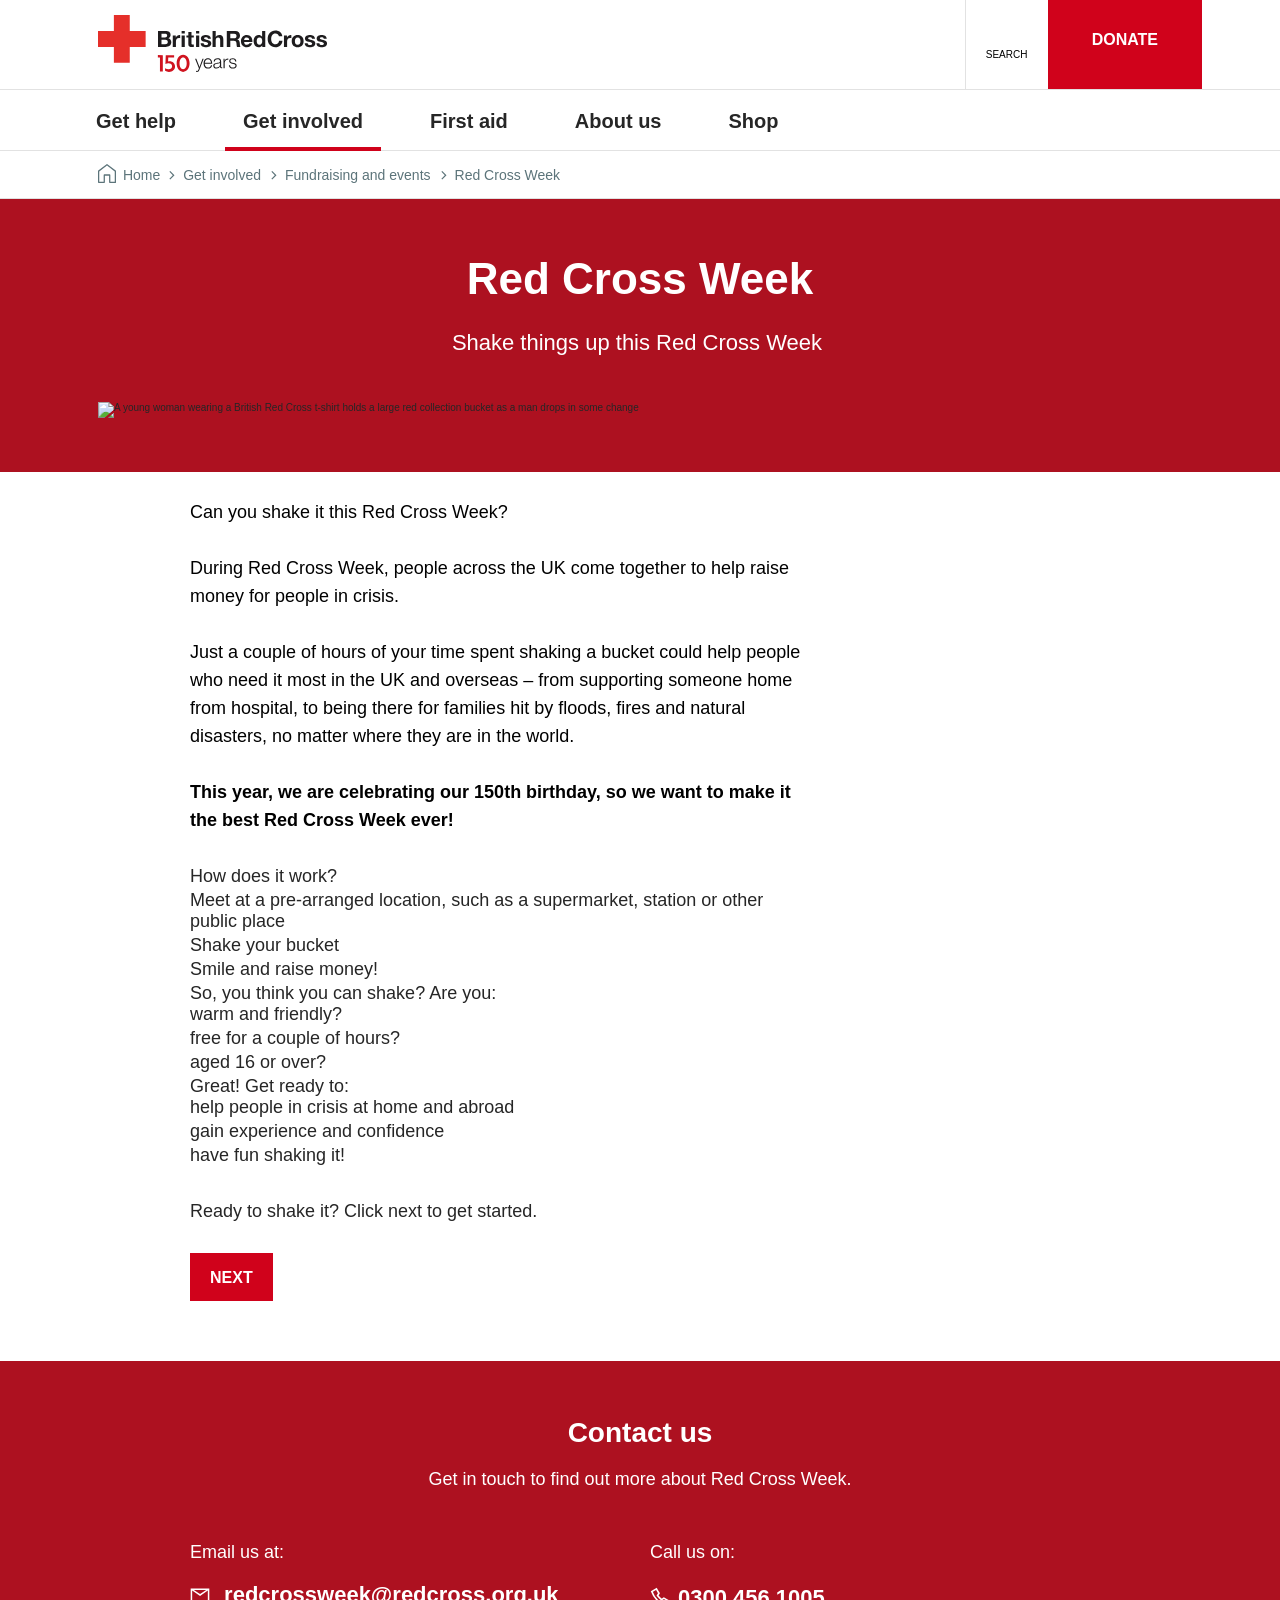
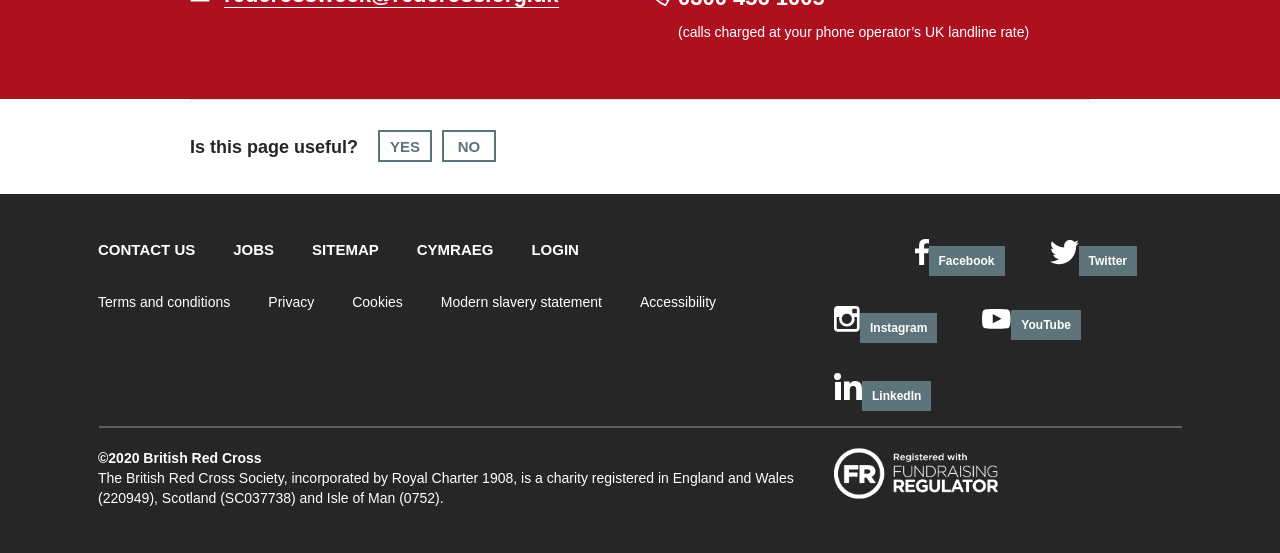
==== commit ad25cf7f: "Reworded Red cross week content" ====
--- a/index.html
+++ b/index.html
@@ -2,10 +2,10 @@
 <!-- saved from url=(0078)https://www.redcross.org.uk/get-involved/fundraising-and-events/red-cross-week -->
 <html class="grunticon desktop-wide desktop" lang="en"><link rel="stylesheet" href="./index_files/icons.data.svg.css" media="all"><script type="text/javascript" async="" src="./index_files/analytics.js"></script><script type="text/javascript" async="" src="./index_files/js"></script><script type="text/javascript" defer="" async="" src="./index_files/tv2track.js"></script><script type="text/javascript" async="" src="./index_files/f.txt"></script><script type="text/javascript" async="" src="./index_files/hotjar-66355.js"></script><script type="text/javascript" async="" src="./index_files/analytics.js"></script><script async="" src="./index_files/gtm.js"></script><script type="text/javascript">(function(){EventTarget.prototype.ol_originalAddEventListener=EventTarget.prototype.addEventListener,EventTarget.prototype.addEventListener=function(t,e){var n=this,r=arguments.length>2&&void 0!==arguments[2]&&arguments[2];this.ol_originalAddEventListener(t,e,r),"click"===t&&setTimeout((function(){!window.OL_NOT_LOGIN_PAGE&&n.setAttribute&&n.setAttribute("data-ol-has-click-handler","")}),0)}})("")</script><!--<![endif]--><head><meta http-equiv="Content-Type" content="text/html; charset=UTF-8">
     <script type="text/javascript">document.documentElement.className = document.documentElement.className.replace('no-js', '');</script>
-    
+
     <meta http-equiv="X-UA-Compatible" content="IE=Edge">
 
-    
+
 <title>Red Cross Week | British Red Cross </title>
 <meta name="keywords" content="red cross week, fundraising, red cross, charity events, events">
 <meta name="description" content="Play your part in our future. Red Cross Week is the British Red Cross’ biggest fundraising campaign.">
@@ -66,10 +66,10 @@
     <![endif]-->
 
 
-    
-    
-
-    
+
+
+
+
 
     <!-- Google Tag Manager -->
 <script>
@@ -91,7 +91,7 @@
 </script>
 <!-- End Google Tag Manager -->
 
-    
+
     <!-- Header Pagination-->
 
 <!-- End Header Pagination-->
@@ -109,16 +109,16 @@
 <!-- End Google Tag Manager (noscript) -->
 
 
-    
+
 
 <div><a href="https://www.redcross.org.uk/get-involved/fundraising-and-events/red-cross-week#skipnav" class="skip">Skip to main content</a></div>
 
 <header class="site-header">
-    
+
 <div class="component header">
     <div class="wrapper">
         <div class="row">
-                
+
             <div class="logo base6">
     <a href="https://www.redcross.org.uk/">
         <svg width="243" height="60" viewBox="0 0 243 60" fill="none" xmlns="http://www.w3.org/2000/svg"><title>British Red Cross</title>
@@ -292,7 +292,7 @@
                     <nav aria-label="Breadcrumb navigation">
                             <p>
                                 <span class="icon-chevron" style="background-image: none;"><svg role="presentation" width="10" height="15" viewBox="0 0 10 15" version="1.1" xmlns="http://www.w3.org/2000/svg" focusable="false"><title>Chevron icon</title><g id="C06.08_Pagination" stroke="none" stroke-width="1"><g id="C06.08_Pagination-[DESKTOP]" transform="translate(-990 -182)"><g id="C06.08_Pagination-[FIRST-PAGE]" transform="translate(325 120)"><g id="Button_next" transform="translate(573 44)"><path d="M90.071 20.071h9v2h-8v8h-2v-10h1z" id="Icon_arrow" transform="rotate(135 94.071 25.071)"></path></g></g></g></g></svg></span>
-                                <a href="https://www.redcross.org.uk/get-involved/fundraising-and-events"> 
+                                <a href="https://www.redcross.org.uk/get-involved/fundraising-and-events">
                                     <strong>Fundraising and events</strong>
                                 </a>
                             </p>
@@ -323,7 +323,7 @@
     </div>
     <!-- .breadcrumb -->
 
-        
+
     <div class="component content-page-hero ">
         <div class="wrapper">
             <div class="row">
@@ -339,7 +339,7 @@
         </div>
     </div><!-- .content-page-hero -->
 
-        
+
 <div class="component image">
     <div class="wrapper">
         <div class="row">
@@ -357,7 +357,7 @@
     </div>
 </div><!-- .image -->
 
-        
+
     <section class="component rich-text light">
         <div class="wrapper">
             <div class="row">
@@ -365,25 +365,34 @@
                     <span id="docs-internal-guid-e3766bfd-7fff-79fd-cdef-e57e8cf5a544"></span>
 <p dir="ltr" style="margin-top: 0pt; margin-bottom: 0pt;"><span style="color: rgb(0, 0, 0);">Can you shake it this Red Cross Week?</span></p>
 <p dir="ltr" style="margin-top: 0pt; margin-bottom: 0pt;"><span style="color: rgb(0, 0, 0);"><br>
-Red Cross Week is our favourite time of year!<br>
+During Red Cross Week, people across the UK come together to help raise money for people in crisis.<br>
 <br>
-</span><span style="font-size: 1.8rem; color: rgb(0, 0, 0);">Red Cross Week ties in with World Red Cross and Red Crescent Day. This is an annual celebration of our Movement’s work across the world. It’s celebrated on 8 May each year.<br>
+</span><span style="font-size: 1.8rem; color: rgb(0, 0, 0);">Just a couple of hours of your time spent shaking a bucket could help people who need it most in the UK and overseas – from supporting someone home from hospital, to being there for families hit by floods, fires and natural disasters, no matter where they are in the world.<br>
 <br>
-</span><span style="font-size: 1.8rem; color: rgb(0, 0, 0);">During Red Cross Week, people across the UK come together to help raise money for people in crisis.&nbsp;<br>
+</span><span style="font-size: 1.8rem; color: rgb(0, 0, 0);"><b>This year, we are celebrating our 150th birthday, so we want to make it the best Red Cross Week ever!</b><br>
 </span><br>
-Here at home, the money you raise could help support people who need extra help when they come home from hospital. Or it could help us to teach first aid skills that save lives.<br>
-<br>
-And, of course, we’re part of the largest humanitarian network in the world. Your kindness during Red Cross Week could help make sure the Red Cross and Red Crescent can be there when the worst happens.</p>
+<span>How does it work?<br>
+<ul>Meet at a pre-arranged location, such as a supermarket, station or other public place</ul>
+<ul>Shake your bucket</ul>
+<ul>Smile and raise money!</ul></span>
+<span>So, you think you can shake? Are you:<br>
+<ul>warm and friendly?</ul>
+<ul>free for a couple of hours?</ul>
+<ul>aged 16 or over?</ul></span>
+<span>Great! Get ready to:<br>
+<ul>help people in crisis at home and abroad</ul>
+<ul>gain experience and confidence</ul>
+<ul>have fun shaking it!</ul></span>
 <p dir="ltr" style="margin-top: 0pt; margin-bottom: 0pt;">&nbsp;</p>
-<p dir="ltr" style="margin-top: 0pt; margin-bottom: 0pt;">Register you interest below. We'd love you to be part of it!</p>
+<p dir="ltr" style="margin-top: 0pt; margin-bottom: 0pt;">Ready to shake it? Click next to get started.</p>
 <p dir="ltr" style="margin-top: 0pt; margin-bottom: 0pt;">&nbsp;</p>
-<p><span><a href="https://forms.office.com/Pages/ResponsePage.aspx?id=ujzc_l7KiEOoN7Rcfw1xtzptoeLzW8ZBp3Xh9Hr85A1UQ1RVWTdUM1ZWTUZHTkFOQTlFTVFPT0cySy4u" class="cta" target="_blank">REGISTER YOUR INTEREST</a></span></p>
+<p><span><a href="https://forms.office.com/Pages/ResponsePage.aspx?id=ujzc_l7KiEOoN7Rcfw1xtzptoeLzW8ZBp3Xh9Hr85A1UQ1RVWTdUM1ZWTUZHTkFOQTlFTVFPT0cySy4u" class="cta" target="_blank">Next</a></span></p>
                 </div>
             </div>
         </div>
     </section>
 
-  
+
 <div class="component contact-us ">
     <div class="wrapper">
         <div class="row">
@@ -420,7 +429,7 @@
     </div>
 </div><!-- .contact-us -->
 
-        
+
         <div class="component feedback">
     <div class="wrapper">
         <div class="row">
@@ -477,7 +486,7 @@
 </main>
 
 <footer>
-    
+
 <div class="component footer">
     <div class="wrapper">
         <div class="row">
@@ -490,7 +499,7 @@
                                     <li><a href="https://www.redcross.org.uk/sitemap">SITEMAP</a></li>
                                     <li><a href="https://www.redcross.org.uk/cymraeg">CYMRAEG</a></li>
                                     <li><a href="https://www.redcross.org.uk/log-into-redroom-savi-and-onelogin">LOGIN</a></li>
-                            </ul>                                
+                            </ul>
                         <hr class="mobile">
                     </div>
                     <div class="pane base12">
@@ -512,7 +521,7 @@
                             <li><a href="https://www.instagram.com/britishredcross/"><span class="icon-Instagram" style="background-image: none;"><svg role="img" aria-labelledby="instagram-title" width="26" height="26" viewBox="0 0 26 26" version="1.1" xmlns="http://www.w3.org/2000/svg" focusable="false"><title id="instagram-title">Instagram logo</title><g role="presentation" id="C01.04_Footer" stroke="none" stroke-width="1" fill="none" fill-rule="evenodd"><g id="C01.01_Footer_Desktop" transform="translate(-1065 -463)" fill="#FFF"><g id="C01.04_Footer-[DESKTOP]" transform="translate(0 431)"><g id="Social-Icons" transform="translate(938 29)"><g id="Instagram" transform="translate(127 3)"><path d="M22.932 21.638c0 .713-.581 1.294-1.294 1.294H4.01a1.294 1.294 0 0 1-1.292-1.294V10.973h2.53a7.846 7.846 0 0 0-.219 1.852 7.794 7.794 0 0 0 7.794 7.796 7.795 7.795 0 0 0 7.575-9.648h2.534v10.665zM8.096 10.973a5.081 5.081 0 0 1 4.727-3.228 5.082 5.082 0 0 1 5.08 5.08 5.085 5.085 0 0 1-5.08 5.078 5.085 5.085 0 0 1-5.078-5.078c0-.653.125-1.278.351-1.852zm10.219-7.436c0-.394.32-.715.716-.715h3.096c.395 0 .717.32.717.715v3.098a.718.718 0 0 1-.717.716h-3.096a.717.717 0 0 1-.716-.716V3.537zM21.638 0H4.01A4.012 4.012 0 0 0 0 4.01v17.628a4.012 4.012 0 0 0 4.01 4.01h17.628a4.01 4.01 0 0 0 4.01-4.01V4.01A4.01 4.01 0 0 0 21.638 0z" id="Fill-1"></path></g></g></g></g></g></svg></span><span class="icon-text">Instagram</span></a></li>
                             <li><a href="https://www.youtube.com/britishredcross"><span class="icon-Youtube" style="background-image: none;"><svg role="img" aria-labelledby="youtube-title" width="29" height="20" viewBox="0 0 29 20" version="1.1" xmlns="http://www.w3.org/2000/svg" focusable="false"><title id="youtube-title">Youtube logo</title><g role="presentation" id="C01.04_Footer" stroke="none" stroke-width="1" fill="none" fill-rule="evenodd"><g id="C01.01_Footer_Desktop" transform="translate(-1130 -466)" fill="#FFF"><g id="C01.04_Footer-[DESKTOP]" transform="translate(0 431)"><g id="Social-Icons" transform="translate(938 29)"><g id="Youtube" transform="translate(192 5)"><path d="M10.754 15.18V6.038l8.862 4.587c-2.972 1.528-5.905 3.034-8.862 4.557M27.76 3.578c-.395-1.022-1.124-1.687-2.151-2.054-1.754-.627-16.96-.7-21.882-.177-.957.102-1.76.53-2.385 1.26C-.484 4.737-.203 15.555.746 18.142c.388 1.059 1.113 1.76 2.19 2.11 2.414.788 21.31.8 23.144-.154.68-.353 1.216-.845 1.544-1.545 1.21-2.574 1.175-12.302.136-14.975" id="Fill-1"></path></g></g></g></g></g></svg></span><span class="icon-text">YouTube</span></a></li>
                             <li><a href="https://www.linkedin.com/company/british-red-cross"><span class="icon-LinkedIn" style="background-image: none;"><svg role="img" aria-labelledby="linkedin-title" width="28" height="27" viewBox="0 0 28 27" version="1.1" xmlns="http://www.w3.org/2000/svg" focusable="false"><title id="linkedin-title">LinkedIn logo</title><g role="presentation" id="C01.04_Footer" stroke="none" stroke-width="1" fill="none" fill-rule="evenodd"><g id="C01.01_Footer_Desktop" transform="translate(-1197 -460)" fill="#FFF"><g id="C01.04_Footer-[DESKTOP]" transform="translate(0 431)"><g id="Social-Icons" transform="translate(938 29)"><g id="LinkedIn" transform="translate(259)"><path d="M3.502 0A3.501 3.501 0 0 1 7 3.497 3.504 3.504 0 0 1 3.502 7a3.5 3.5 0 1 1 0-7z" id="Fill-1"></path><path id="Fill-3" d="M1 27h6V9H1z"></path><path d="M21.077 8c-2.809 0-4.693 1.536-5.465 2.994h-.076V8.462H10V27h5.768v-9.172c0-2.418.458-4.759 3.463-4.759 2.957 0 3.001 2.766 3.001 4.918V27H28V16.831C28 11.837 26.92 8 21.077 8" id="Fill-5"></path></g></g></g></g></g></svg></span><span class="icon-text">LinkedIn</span></a></li>
-                    </ul>   
+                    </ul>
             </div>
         </div>
 
@@ -523,7 +532,7 @@
                 <p class="small"><strong>©2020 British Red Cross</strong> The British Red Cross Society, incorporated by Royal Charter 1908, is a charity registered in England and Wales (220949), Scotland (SC037738) and Isle of Man (0752).</p>
             </div>
             <div class="pane base4">
-                
+
                 <img src="./index_files/FR_logo.svg" alt="Registered with Fundraising Regulator">
             </div>
         </div>
@@ -536,7 +545,7 @@
 
 
 
-    
+
 
 
 
@@ -547,4 +556,4 @@
 <script type="text/javascript" id="" src="./index_files/s"></script><script type="text/javascript" id="">var _pix=document.getElementById("_pix_id_680f207f-4885-2d9c-d125-529bc5759112");
 if(!_pix){var protocol="//",a=1E18*Math.random();_pix=document.createElement("iframe");_pix.style.display="none";_pix.setAttribute("src",protocol+"aax-eu.amazon-adsystem.com/s/iu3?d\x3dgeneric\x26ex-fargs\x3d%3Fid%3D680f207f-4885-2d9c-d125-529bc5759112%26type%3D4%26m%3D3\x26ex-fch\x3d416613\x26ex-src\x3dhttps://www.redcross.org.uk/\x26ex-hargs\x3dv%3D1.0%3Bc%3D3966487849929%3Bp%3D680F207F-4885-2D9C-D125-529BC5759112\x26cb\x3d"+a);_pix.setAttribute("id","_pix_id_680f207f-4885-2d9c-d125-529bc5759112");
 document.body.appendChild(_pix)};</script><iframe src="./index_files/iu3.html" id="_pix_id_680f207f-4885-2d9c-d125-529bc5759112" style="display: none;"></iframe><noscript> <img height="1" width="1" border="0" alt="" src="https://aax-eu.amazon-adsystem.com/s/iui3?d=forester-did&amp;ex-fargs=%3Fid%3D680f207f-4885-2d9c-d125-529bc5759112%26type%3D4%26m%3D3&amp;ex-fch=416613&amp;ex-src=https://www.redcross.org.uk/&amp;ex-hargs=v%3D1.0%3Bc%3D3966487849929%3Bp%3D680F207F-4885-2D9C-D125-529BC5759112"></noscript><iframe name="_hjRemoteVarsFrame" title="_hjRemoteVarsFrame" id="_hjRemoteVarsFrame" src="./index_files/box-469cf41adb11dc78be68c1ae7f9457a4.html" style="display: none !important; width: 1px !important; height: 1px !important; opacity: 0 !important; pointer-events: none !important;"></iframe>
-</body><script src="./index_files/f(1).txt"></script></html>+</body><script src="./index_files/f(1).txt"></script></html>
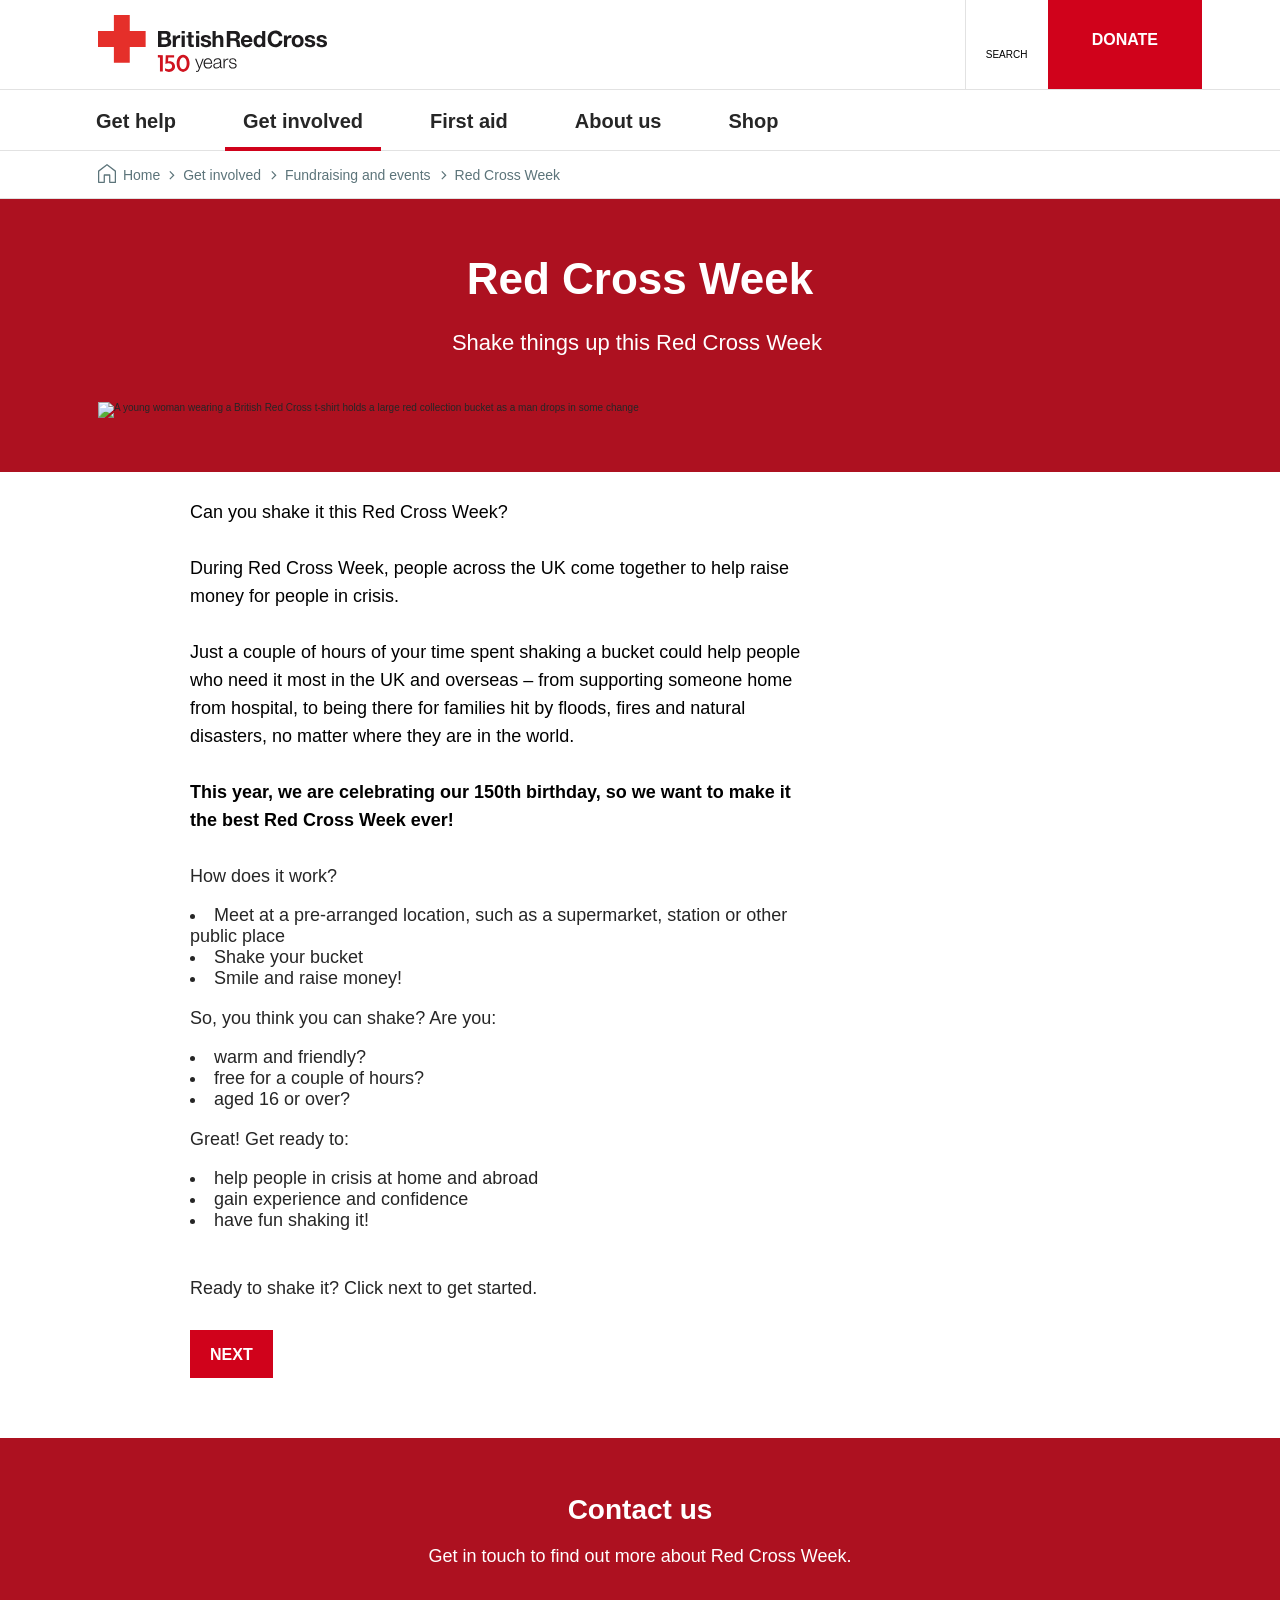
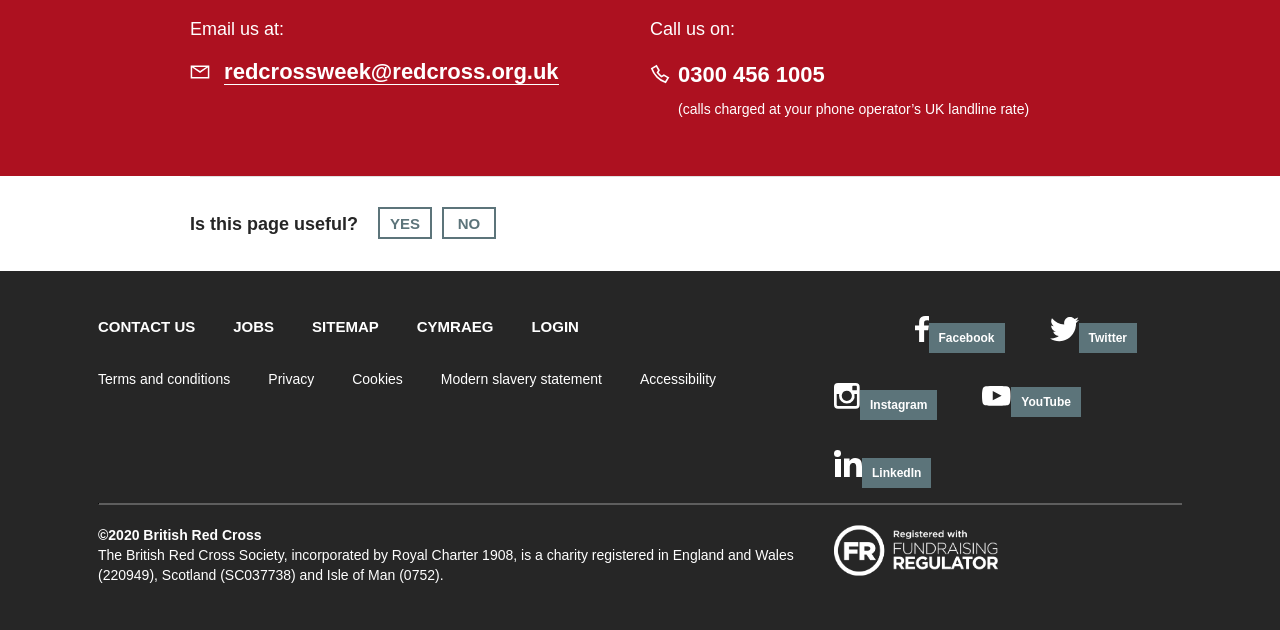
==== commit 3198e120: "google forms added & updated test" ====
--- a/index.html
+++ b/index.html
@@ -371,22 +371,22 @@
 <br>
 </span><span style="font-size: 1.8rem; color: rgb(0, 0, 0);"><b>This year, we are celebrating our 150th birthday, so we want to make it the best Red Cross Week ever!</b><br>
 </span><br>
-<span>How does it work?<br>
-<ul>Meet at a pre-arranged location, such as a supermarket, station or other public place</ul>
-<ul>Shake your bucket</ul>
-<ul>Smile and raise money!</ul></span>
-<span>So, you think you can shake? Are you:<br>
-<ul>warm and friendly?</ul>
-<ul>free for a couple of hours?</ul>
-<ul>aged 16 or over?</ul></span>
-<span>Great! Get ready to:<br>
-<ul>help people in crisis at home and abroad</ul>
-<ul>gain experience and confidence</ul>
-<ul>have fun shaking it!</ul></span>
+<p><span>How does it work?<br>
+  <li>Meet at a pre-arranged location, such as a supermarket, station or other public place</li>
+<li>Shake your bucket</li>
+<li>Smile and raise money!</li></span></p>
+<p><span>So, you think you can shake? Are you:<br>
+<li>warm and friendly?</li>
+<li>free for a couple of hours?</li>
+<li>aged 16 or over?</li></span></p>
+<p><span>Great! Get ready to:<br>
+<li>help people in crisis at home and abroad</li>
+<li>gain experience and confidence</li>
+<li>have fun shaking it!</li></span></p>
 <p dir="ltr" style="margin-top: 0pt; margin-bottom: 0pt;">&nbsp;</p>
 <p dir="ltr" style="margin-top: 0pt; margin-bottom: 0pt;">Ready to shake it? Click next to get started.</p>
 <p dir="ltr" style="margin-top: 0pt; margin-bottom: 0pt;">&nbsp;</p>
-<p><span><a href="https://forms.office.com/Pages/ResponsePage.aspx?id=ujzc_l7KiEOoN7Rcfw1xtzptoeLzW8ZBp3Xh9Hr85A1UQ1RVWTdUM1ZWTUZHTkFOQTlFTVFPT0cySy4u" class="cta" target="_blank">Next</a></span></p>
+<p><span><a href="https://docs.google.com/forms/d/e/1FAIpQLSf_hcJF57axBMXfqXYycPs8MNG2LURHVR-ZAN39mGbxWlxICA/viewform" class="cta" target="_blank">Next</a></span></p>
                 </div>
             </div>
         </div>
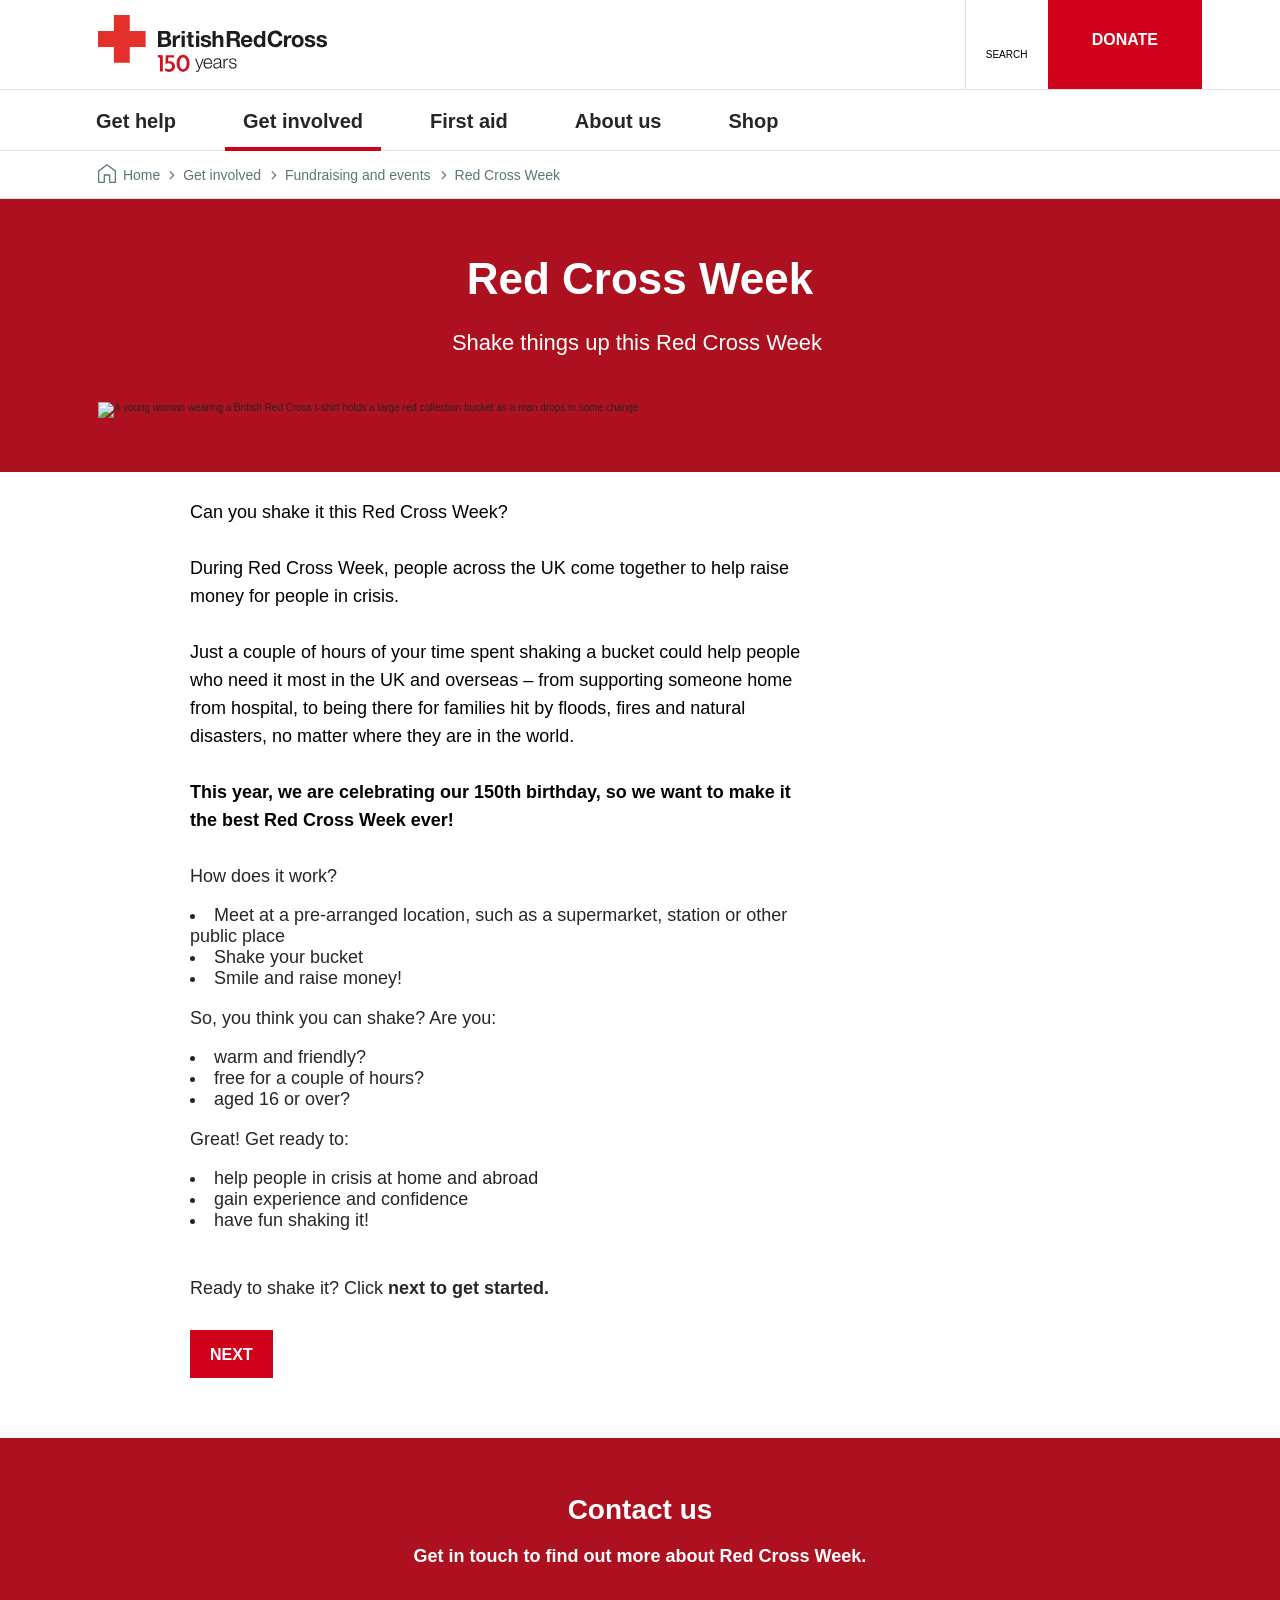
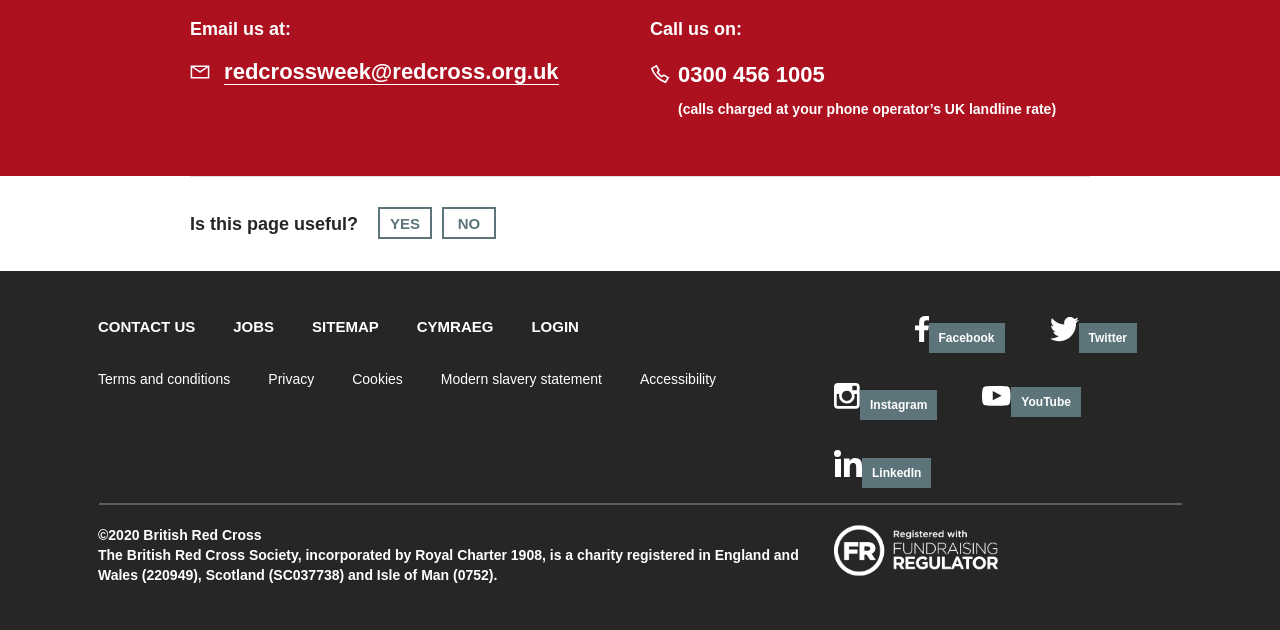
==== commit 566b7d8c: "removed spanning of content on landing page" ====
--- a/index.html
+++ b/index.html
@@ -371,20 +371,20 @@
 <br>
 </span><span style="font-size: 1.8rem; color: rgb(0, 0, 0);"><b>This year, we are celebrating our 150th birthday, so we want to make it the best Red Cross Week ever!</b><br>
 </span><br>
-<p><span>How does it work?<br>
-  <li>Meet at a pre-arranged location, such as a supermarket, station or other public place</li>
+<p>How does it work?<br>
+<li>Meet at a pre-arranged location, such as a supermarket, station or other public place</li>
 <li>Shake your bucket</li>
-<li>Smile and raise money!</li></span></p>
-<p><span>So, you think you can shake? Are you:<br>
+<li>Smile and raise money!</li></p>
+<p>So, you think you can shake? Are you:<br>
 <li>warm and friendly?</li>
 <li>free for a couple of hours?</li>
-<li>aged 16 or over?</li></span></p>
-<p><span>Great! Get ready to:<br>
+<li>aged 16 or over?</li></p>
+<p>Great! Get ready to:<br>
 <li>help people in crisis at home and abroad</li>
 <li>gain experience and confidence</li>
-<li>have fun shaking it!</li></span></p>
+<li>have fun shaking it!</li></p>
 <p dir="ltr" style="margin-top: 0pt; margin-bottom: 0pt;">&nbsp;</p>
-<p dir="ltr" style="margin-top: 0pt; margin-bottom: 0pt;">Ready to shake it? Click next to get started.</p>
+<p dir="ltr" style="margin-top: 0pt; margin-bottom: 0pt;">Ready to shake it? Click <strong>next<strong> to get started.</p>
 <p dir="ltr" style="margin-top: 0pt; margin-bottom: 0pt;">&nbsp;</p>
 <p><span><a href="https://docs.google.com/forms/d/e/1FAIpQLSf_hcJF57axBMXfqXYycPs8MNG2LURHVR-ZAN39mGbxWlxICA/viewform" class="cta" target="_blank">Next</a></span></p>
                 </div>
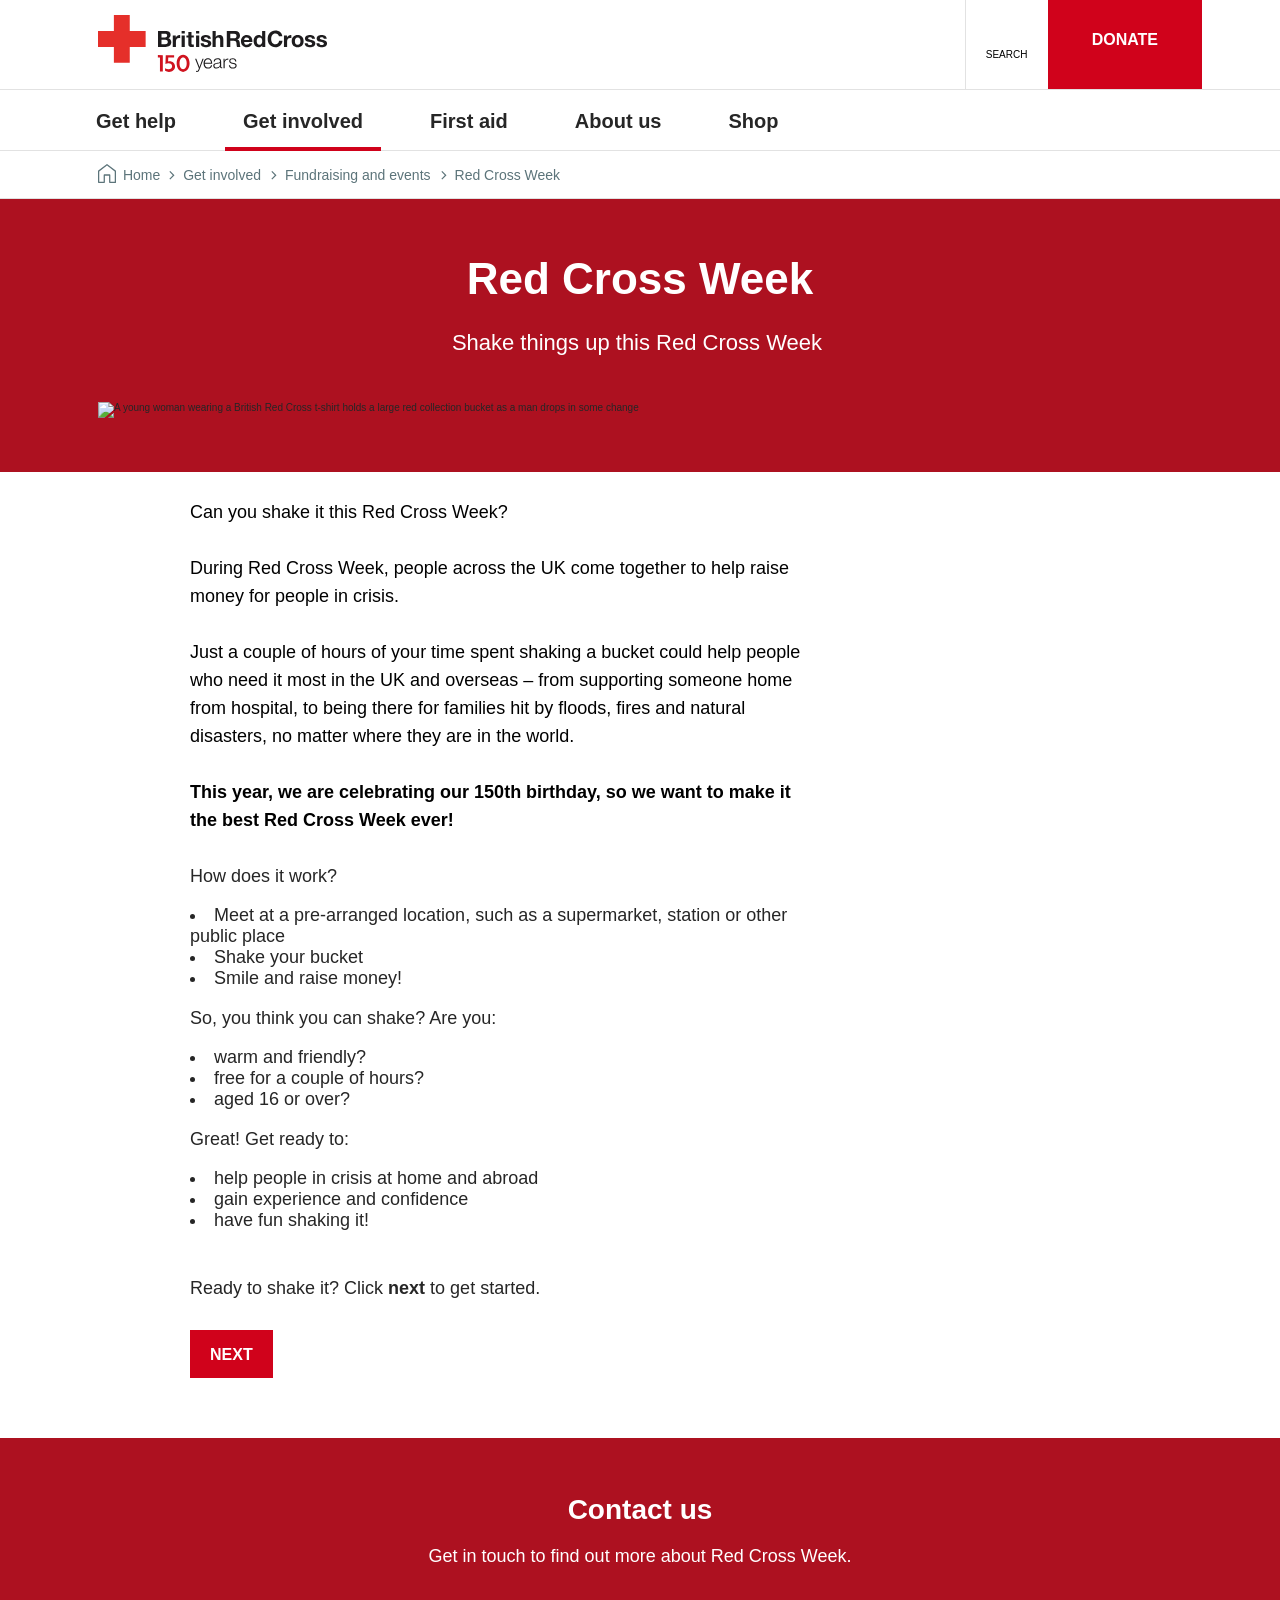
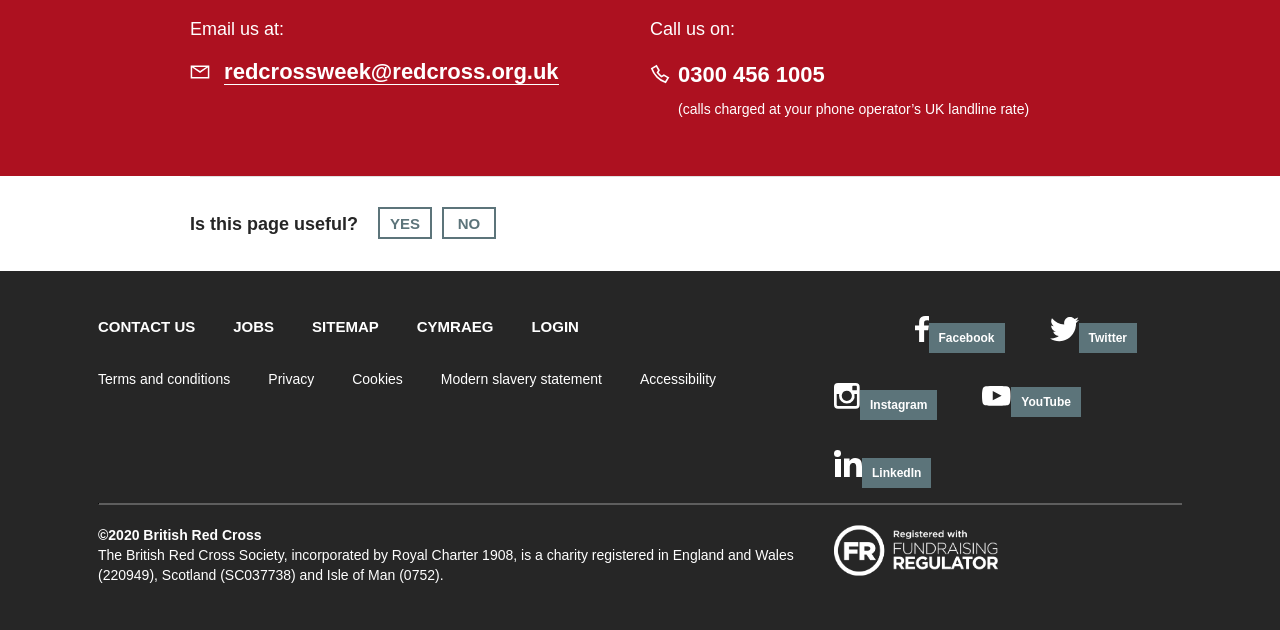
==== commit 29c4882d: "Formatted next" ====
--- a/index.html
+++ b/index.html
@@ -384,7 +384,7 @@
 <li>gain experience and confidence</li>
 <li>have fun shaking it!</li></p>
 <p dir="ltr" style="margin-top: 0pt; margin-bottom: 0pt;">&nbsp;</p>
-<p dir="ltr" style="margin-top: 0pt; margin-bottom: 0pt;">Ready to shake it? Click <strong>next<strong> to get started.</p>
+<p dir="ltr" style="margin-top: 0pt; margin-bottom: 0pt;">Ready to shake it? Click <strong>next</strong> to get started.</p>
 <p dir="ltr" style="margin-top: 0pt; margin-bottom: 0pt;">&nbsp;</p>
 <p><span><a href="https://docs.google.com/forms/d/e/1FAIpQLSf_hcJF57axBMXfqXYycPs8MNG2LURHVR-ZAN39mGbxWlxICA/viewform" class="cta" target="_blank">Next</a></span></p>
                 </div>
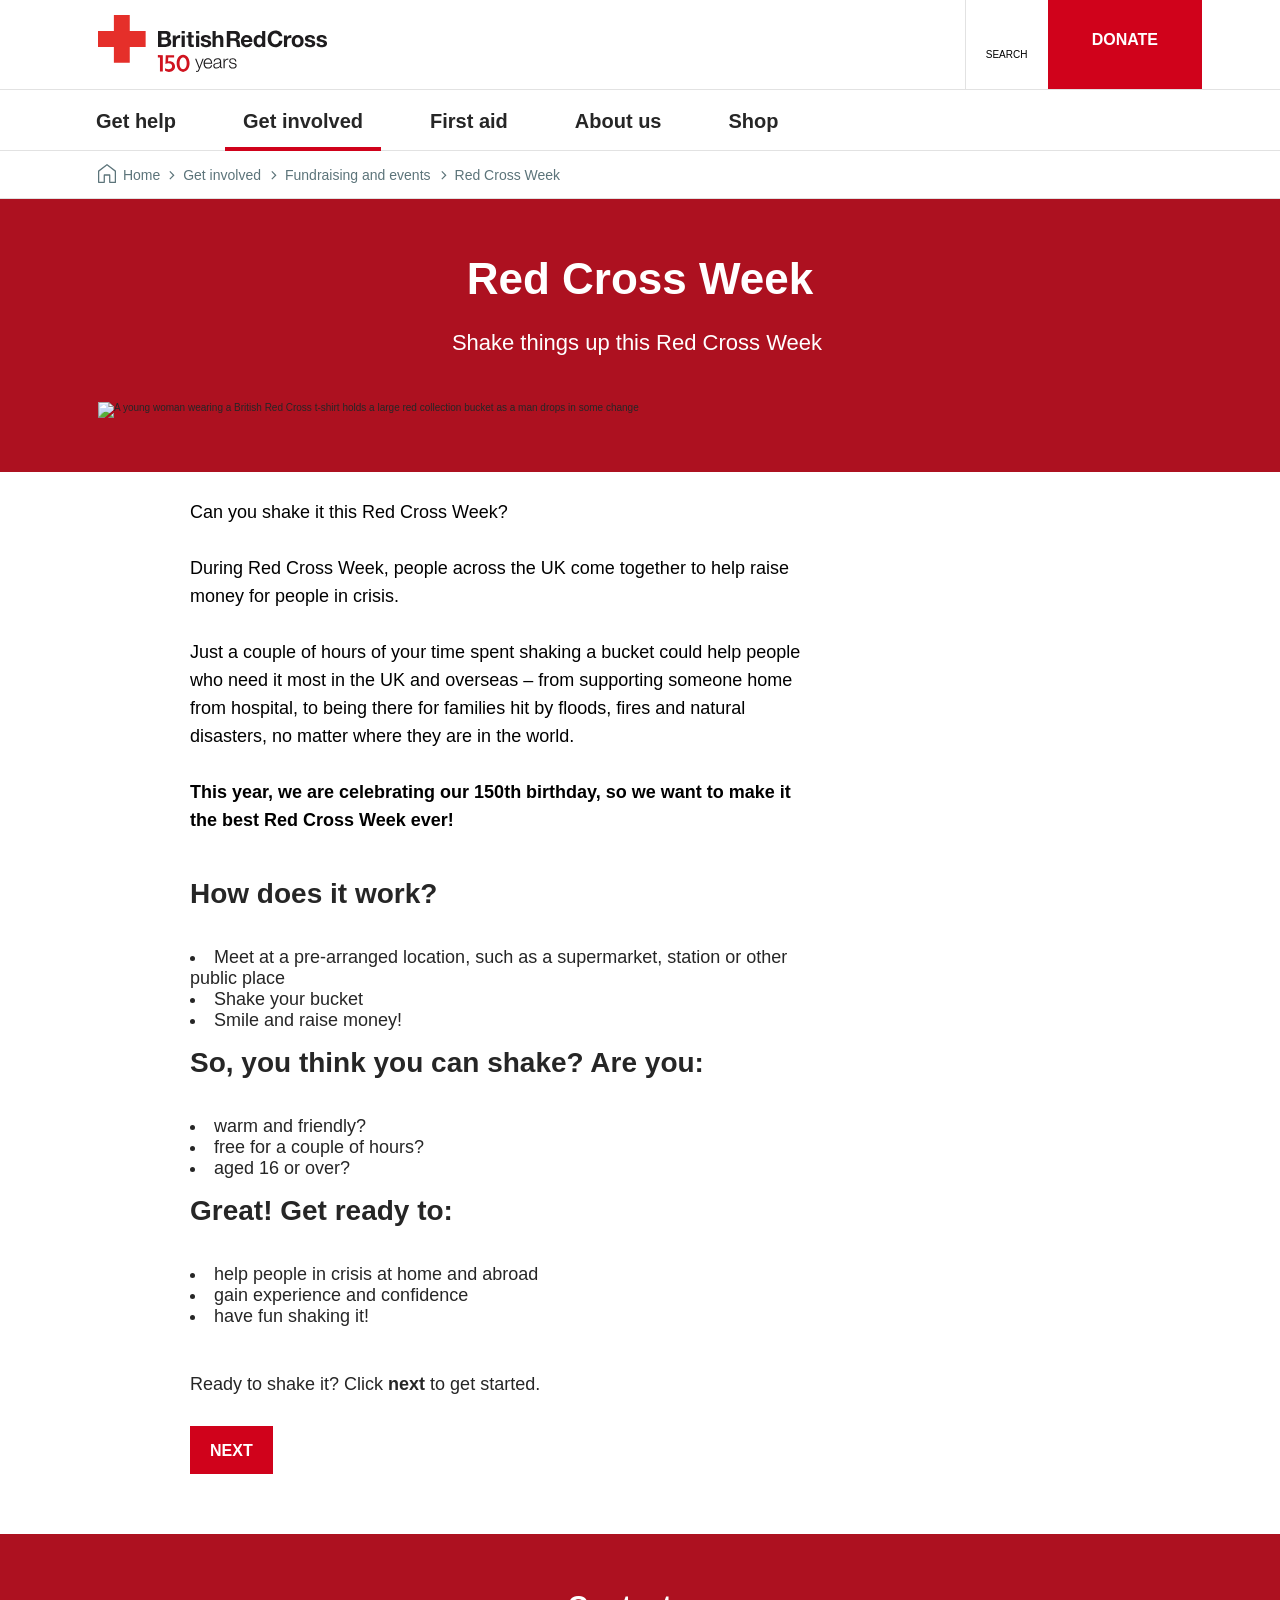
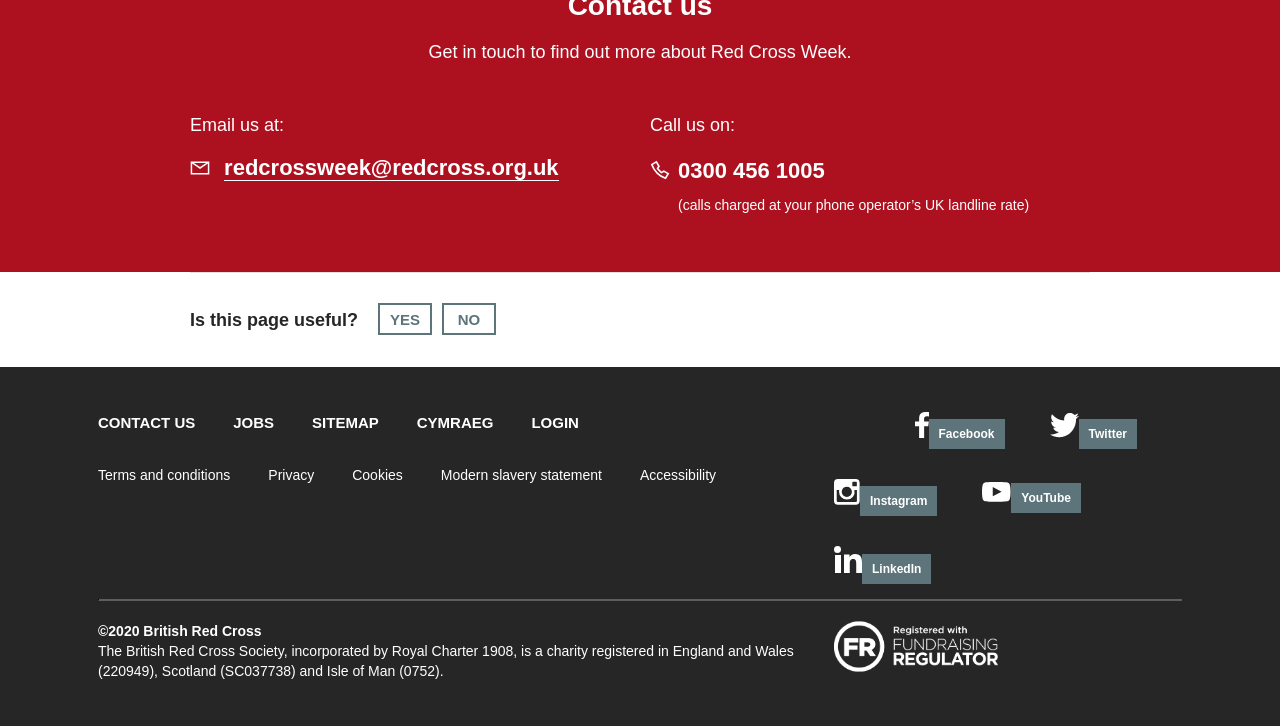
==== commit c9865c5d: "h2 format to landing page content" ====
--- a/index.html
+++ b/index.html
@@ -371,15 +371,15 @@
 <br>
 </span><span style="font-size: 1.8rem; color: rgb(0, 0, 0);"><b>This year, we are celebrating our 150th birthday, so we want to make it the best Red Cross Week ever!</b><br>
 </span><br>
-<p>How does it work?<br>
+<p><h2> How does it work?</h2><br>
 <li>Meet at a pre-arranged location, such as a supermarket, station or other public place</li>
 <li>Shake your bucket</li>
 <li>Smile and raise money!</li></p>
-<p>So, you think you can shake? Are you:<br>
+<p><h2>So, you think you can shake? Are you:</h2><br>
 <li>warm and friendly?</li>
 <li>free for a couple of hours?</li>
 <li>aged 16 or over?</li></p>
-<p>Great! Get ready to:<br>
+<p><h2>Great! Get ready to:</h2><br>
 <li>help people in crisis at home and abroad</li>
 <li>gain experience and confidence</li>
 <li>have fun shaking it!</li></p>
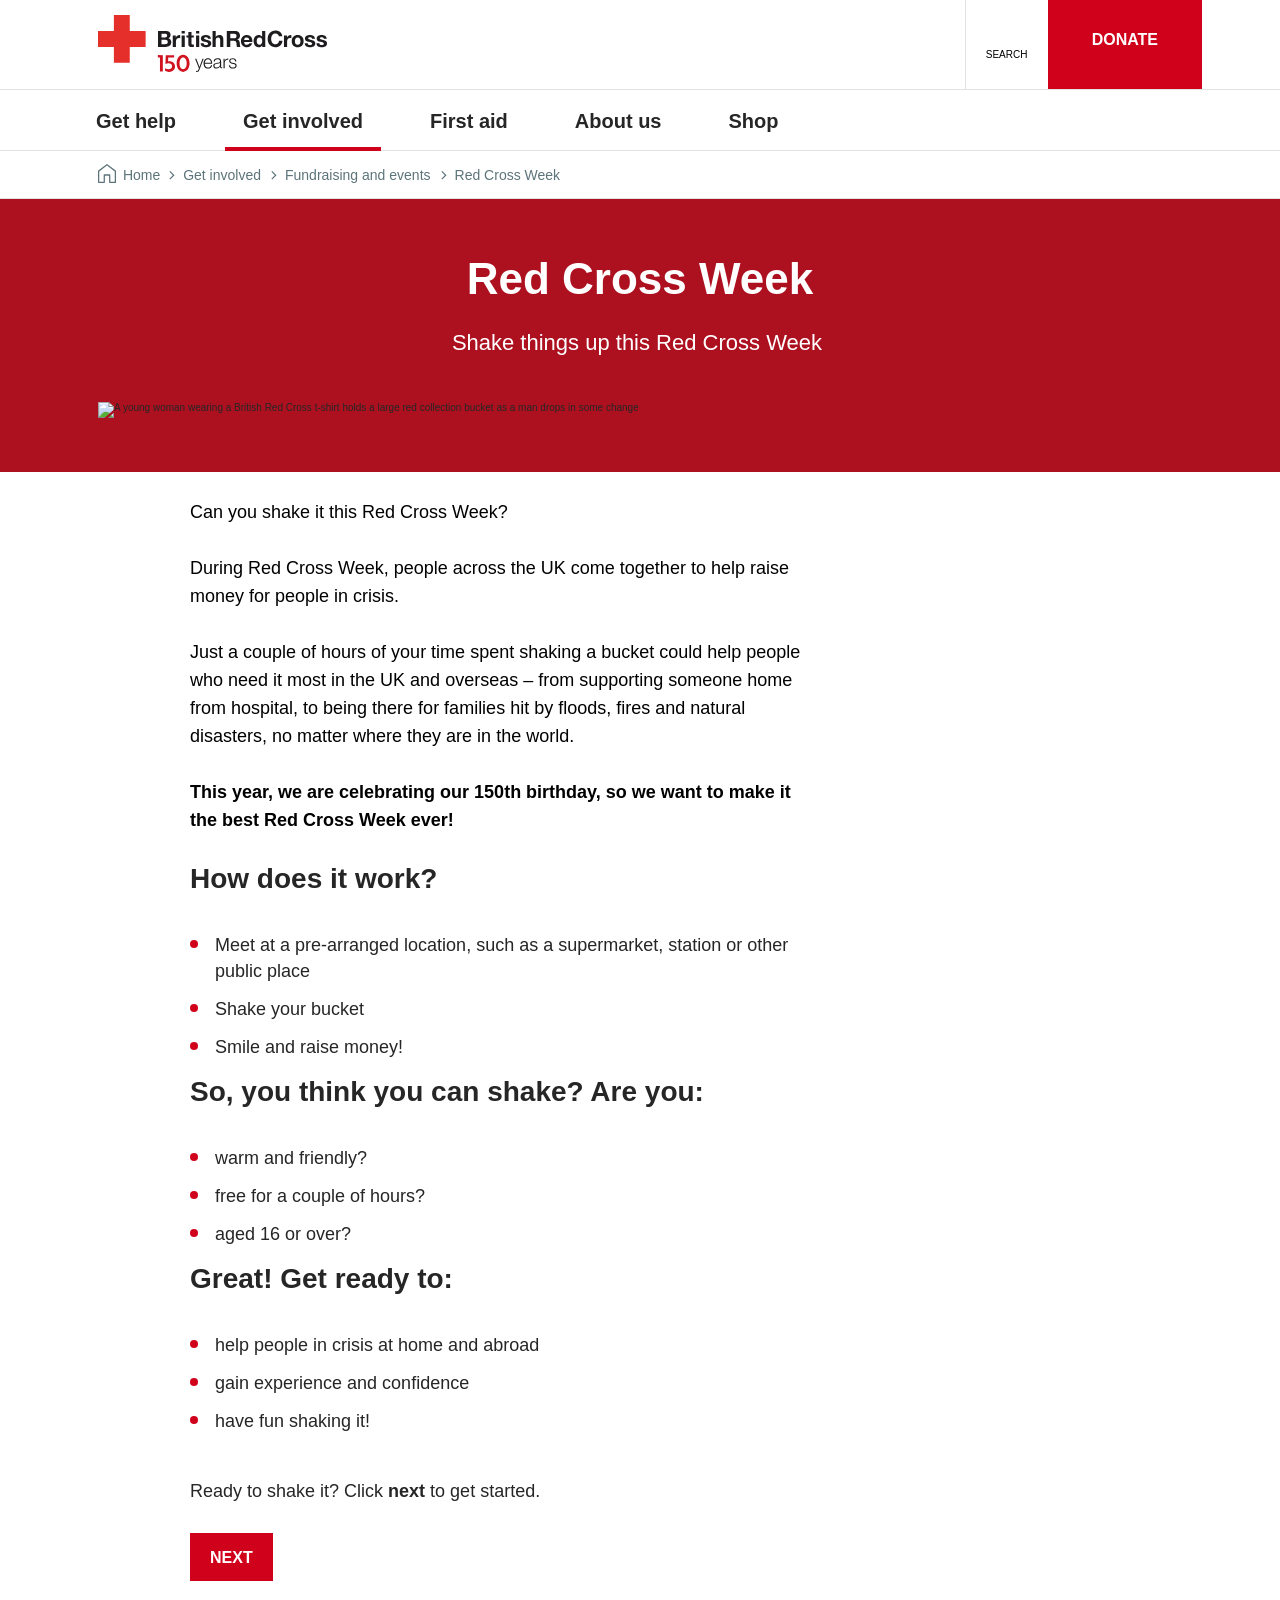
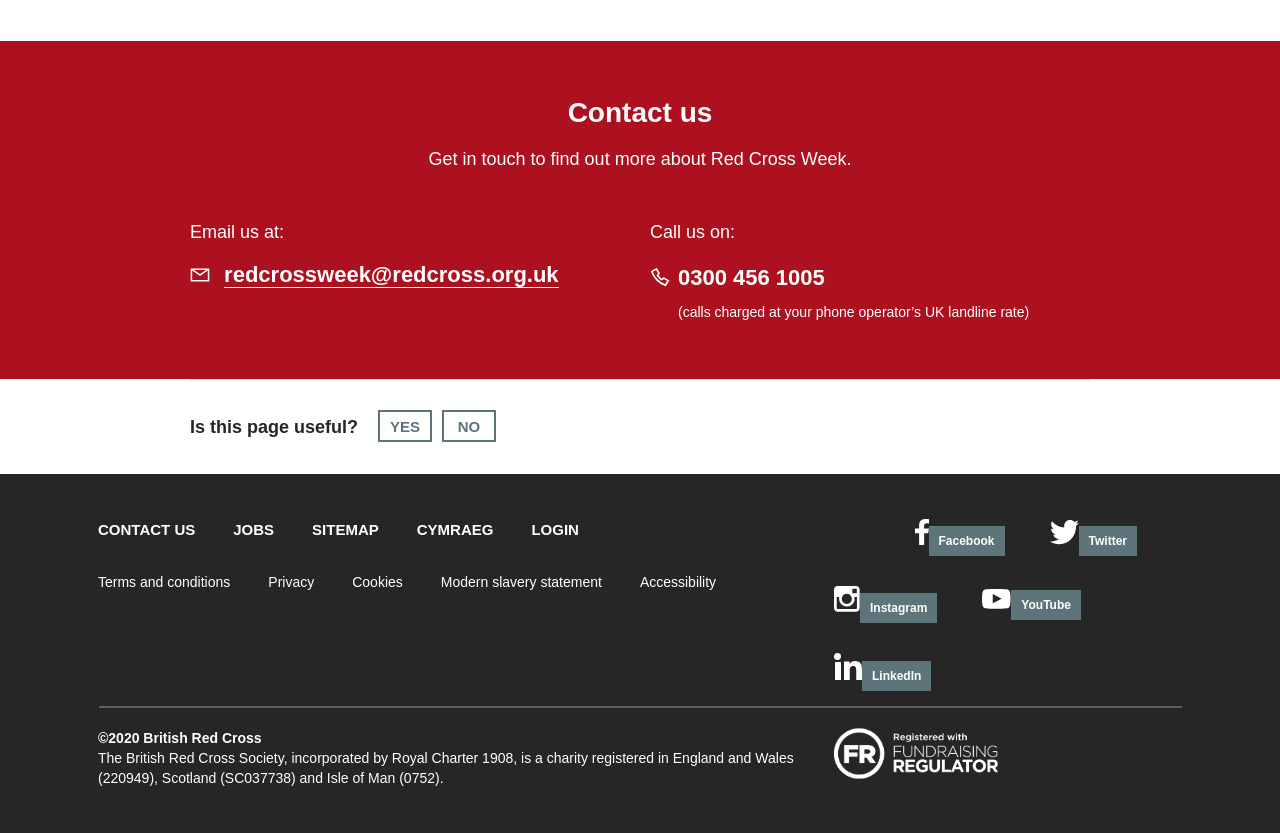
==== commit e8da7d84: "input ul & removed p to list" ====
--- a/index.html
+++ b/index.html
@@ -371,18 +371,19 @@
 <br>
 </span><span style="font-size: 1.8rem; color: rgb(0, 0, 0);"><b>This year, we are celebrating our 150th birthday, so we want to make it the best Red Cross Week ever!</b><br>
 </span><br>
-<p><h2> How does it work?</h2><br>
+<h2> How does it work?</h2><br>
+<ul>
 <li>Meet at a pre-arranged location, such as a supermarket, station or other public place</li>
 <li>Shake your bucket</li>
-<li>Smile and raise money!</li></p>
-<p><h2>So, you think you can shake? Are you:</h2><br>
-<li>warm and friendly?</li>
+<li>Smile and raise money!</li></ul>
+<h2>So, you think you can shake? Are you:</h2><br>
+<ul><li>warm and friendly?</li>
 <li>free for a couple of hours?</li>
-<li>aged 16 or over?</li></p>
-<p><h2>Great! Get ready to:</h2><br>
-<li>help people in crisis at home and abroad</li>
+<li>aged 16 or over?</li></ul>
+<h2>Great! Get ready to:</h2><br>
+<ul><li>help people in crisis at home and abroad</li>
 <li>gain experience and confidence</li>
-<li>have fun shaking it!</li></p>
+<li>have fun shaking it!</li></ul>
 <p dir="ltr" style="margin-top: 0pt; margin-bottom: 0pt;">&nbsp;</p>
 <p dir="ltr" style="margin-top: 0pt; margin-bottom: 0pt;">Ready to shake it? Click <strong>next</strong> to get started.</p>
 <p dir="ltr" style="margin-top: 0pt; margin-bottom: 0pt;">&nbsp;</p>
